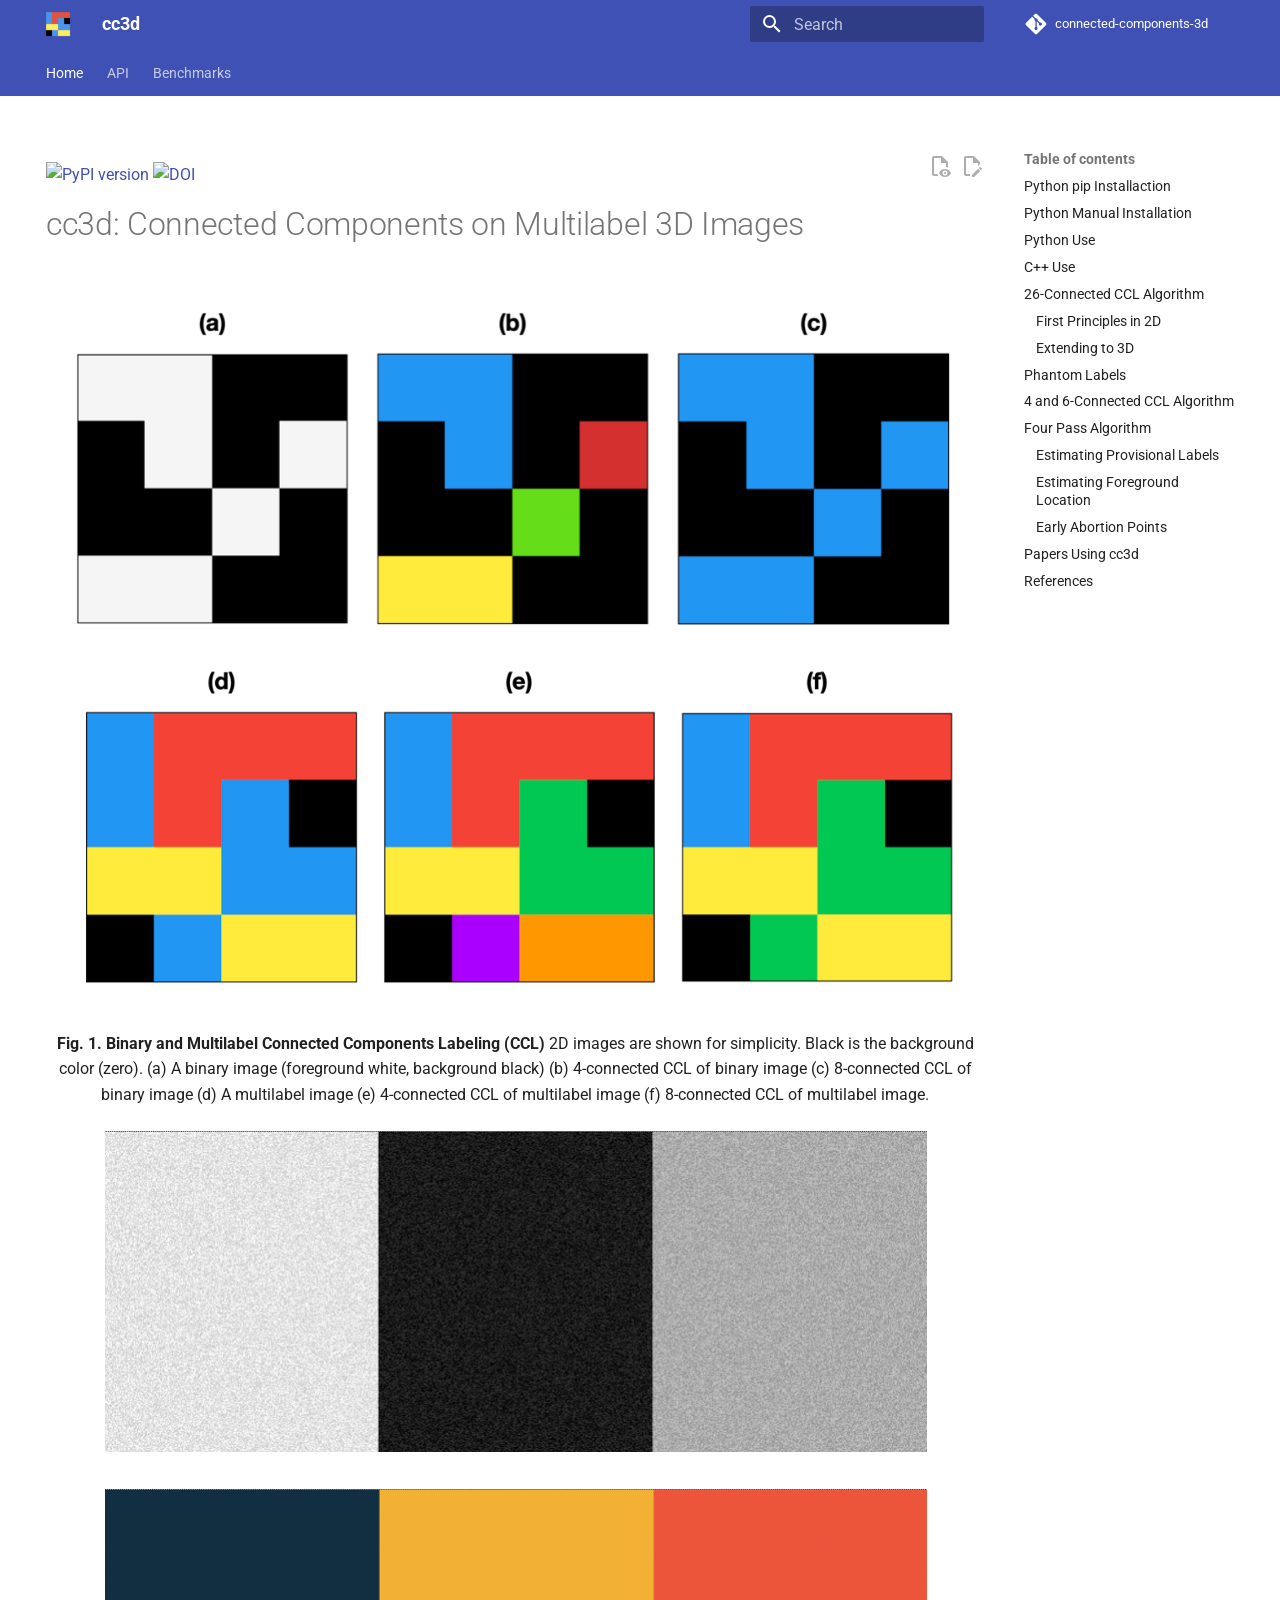
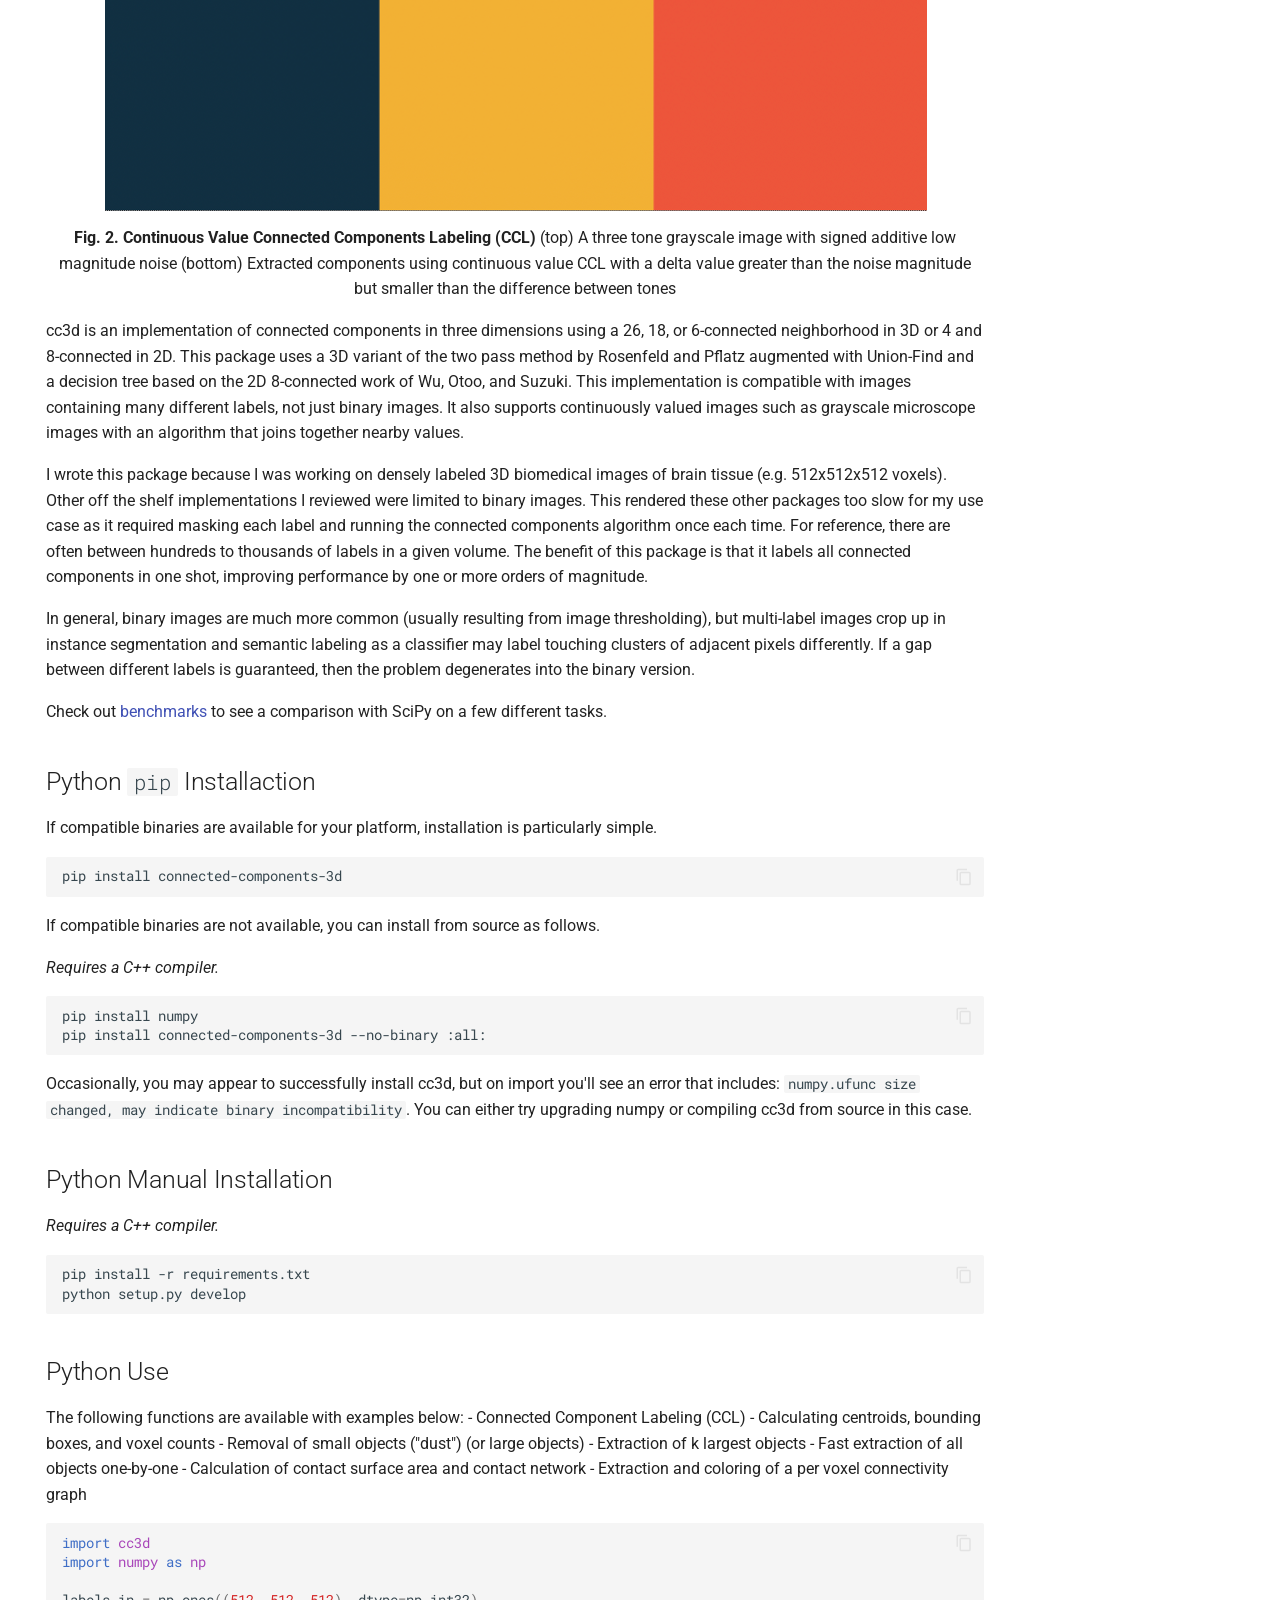
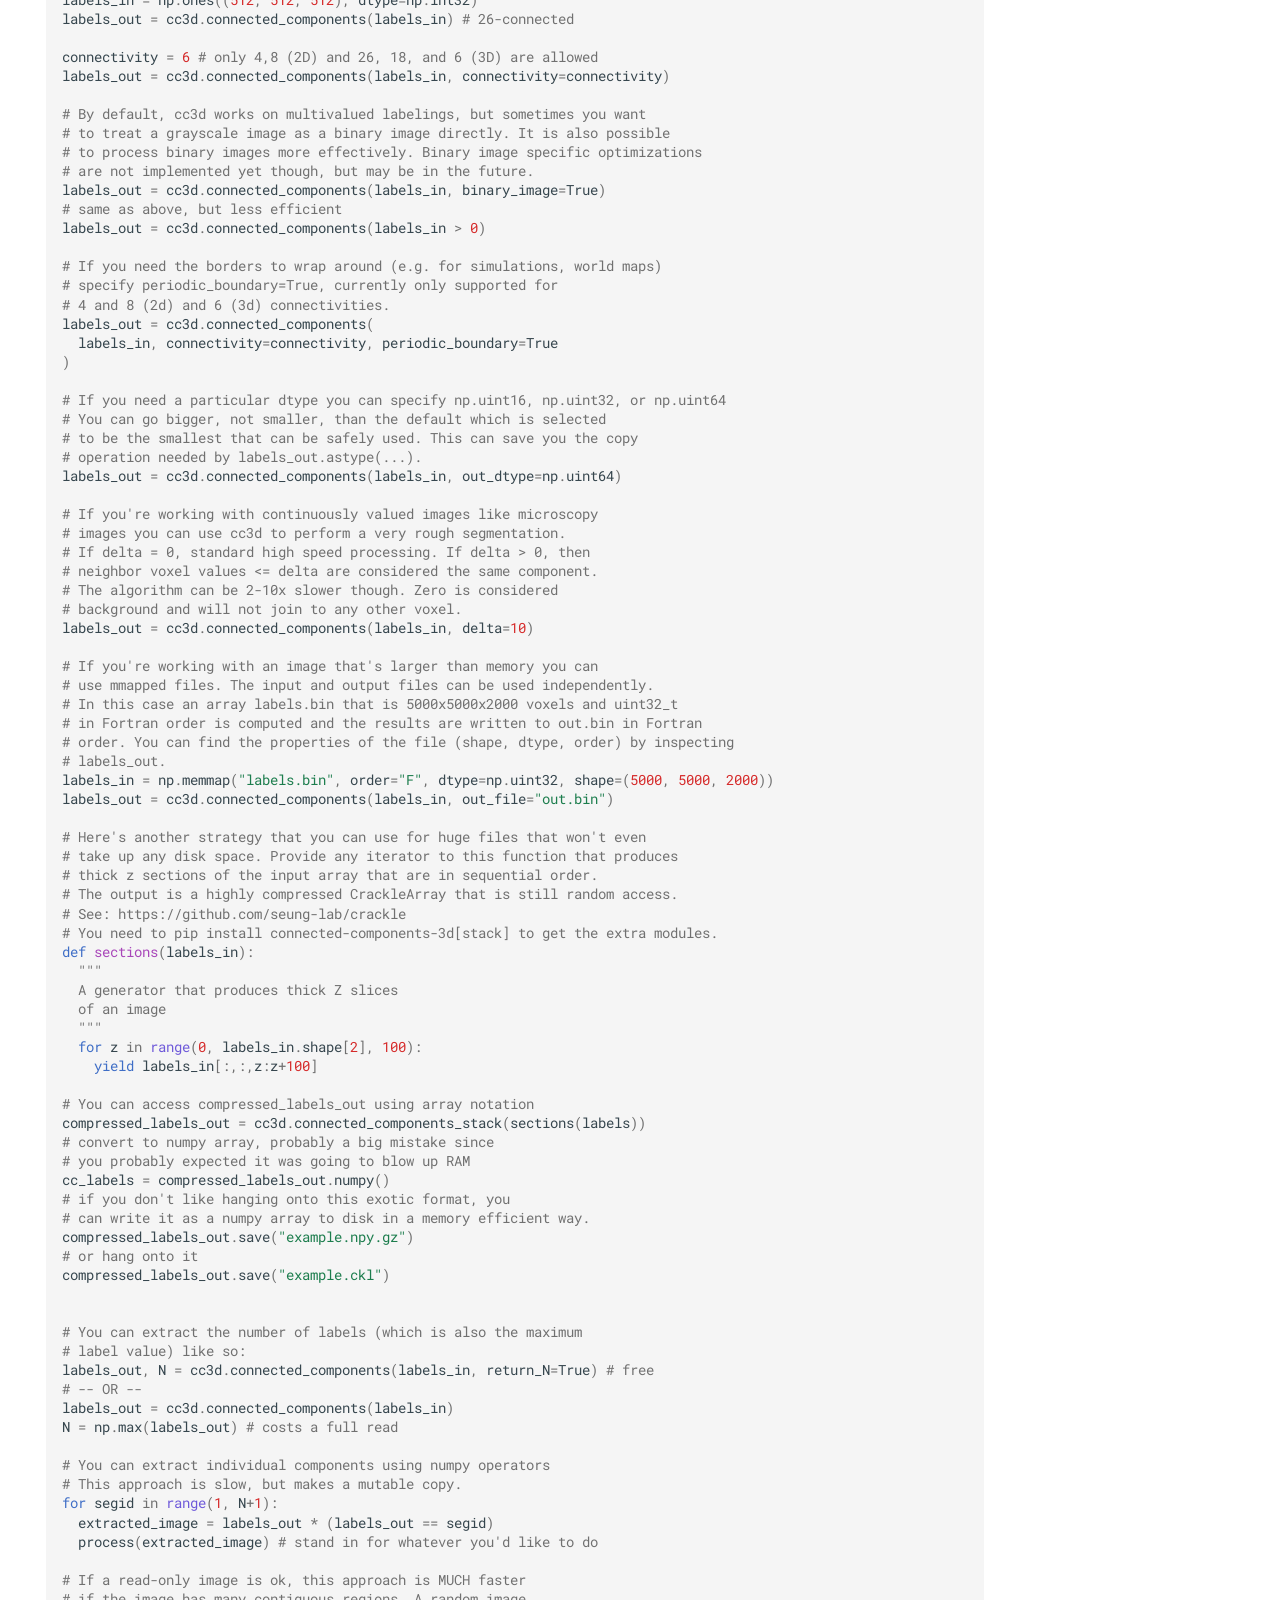
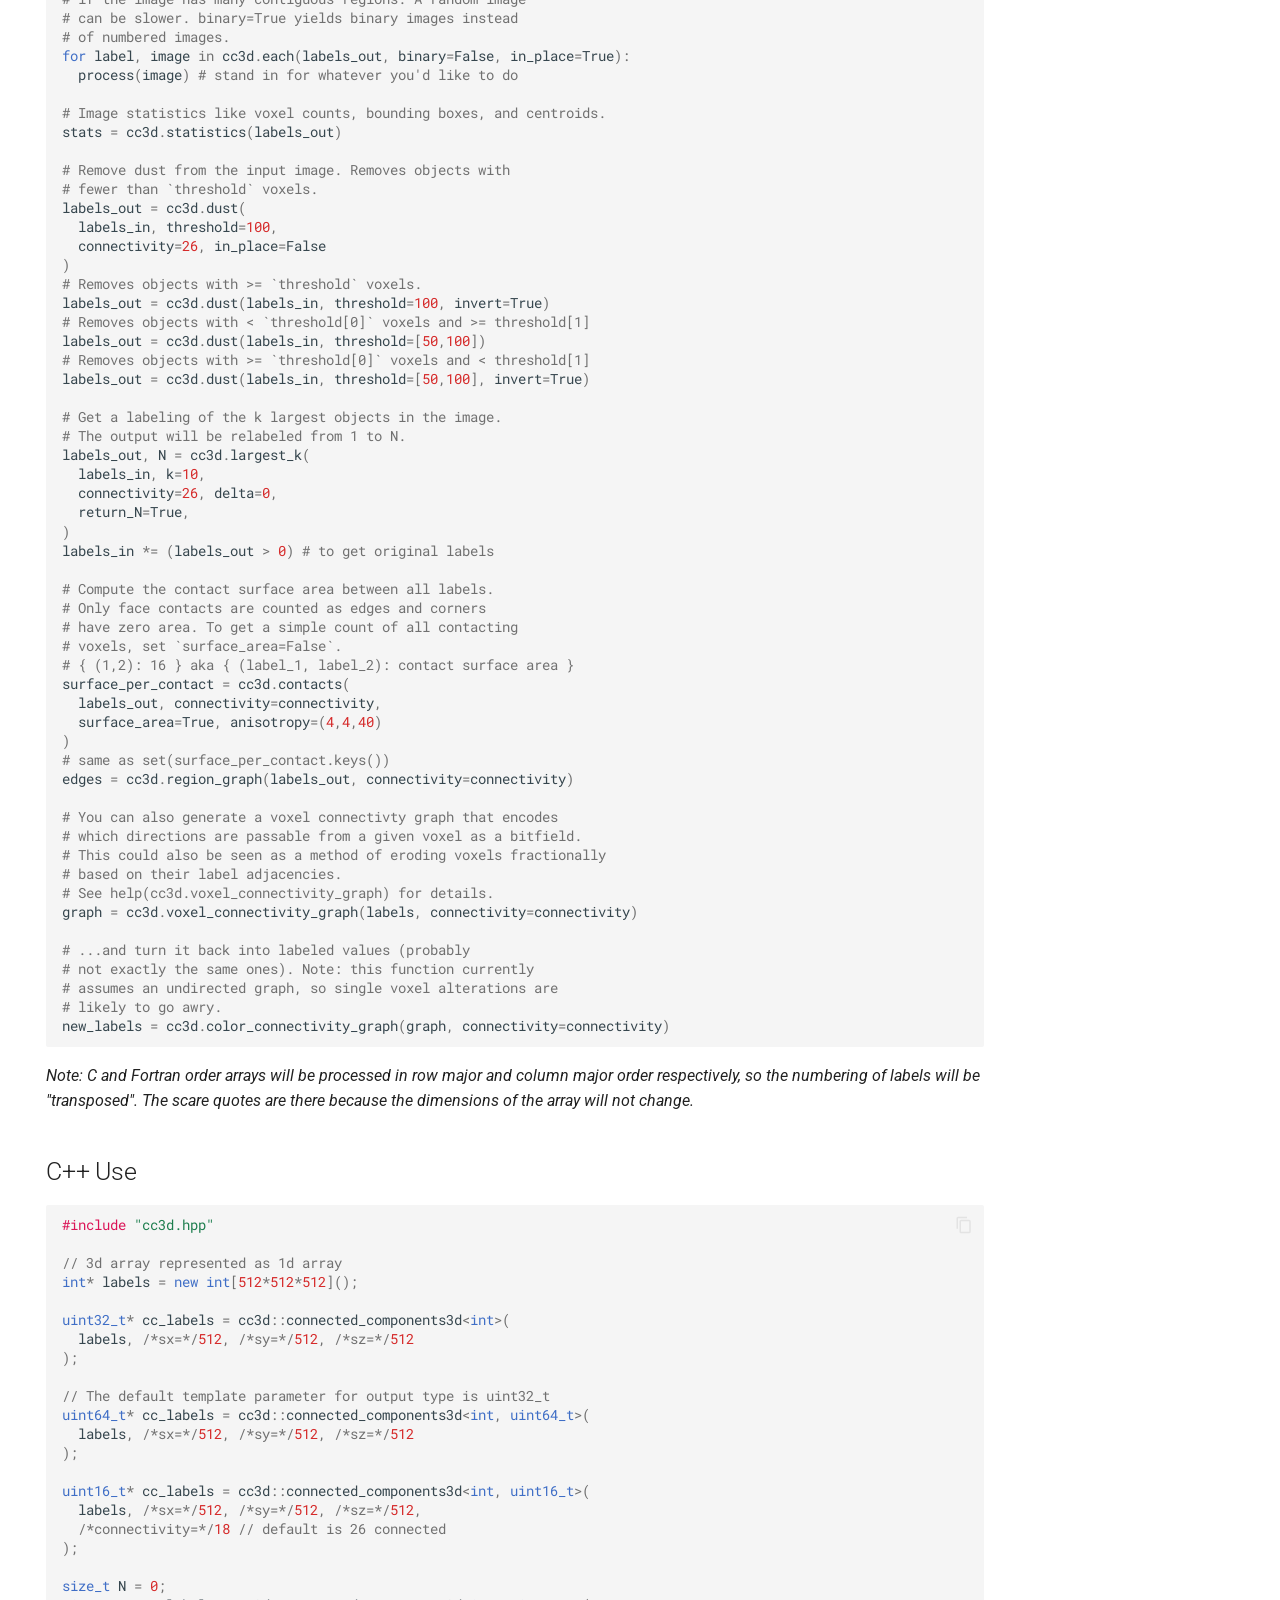
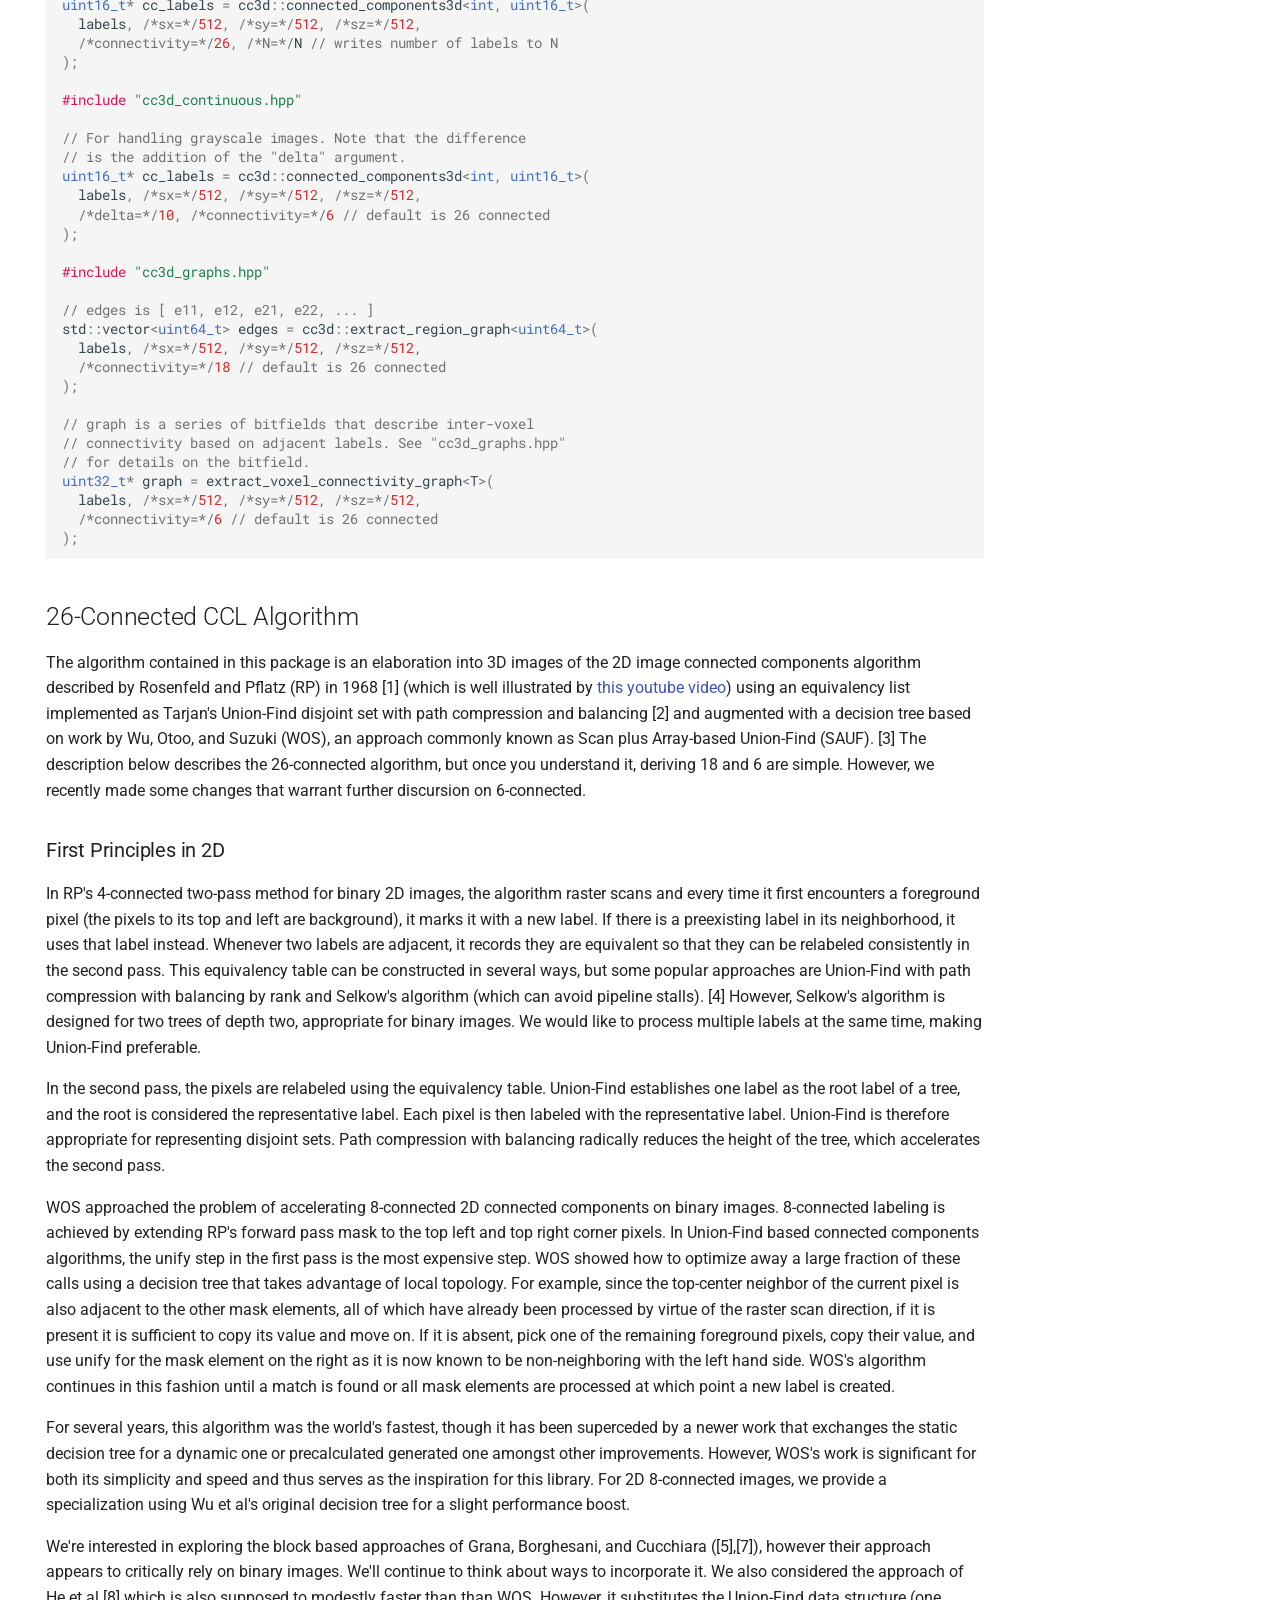
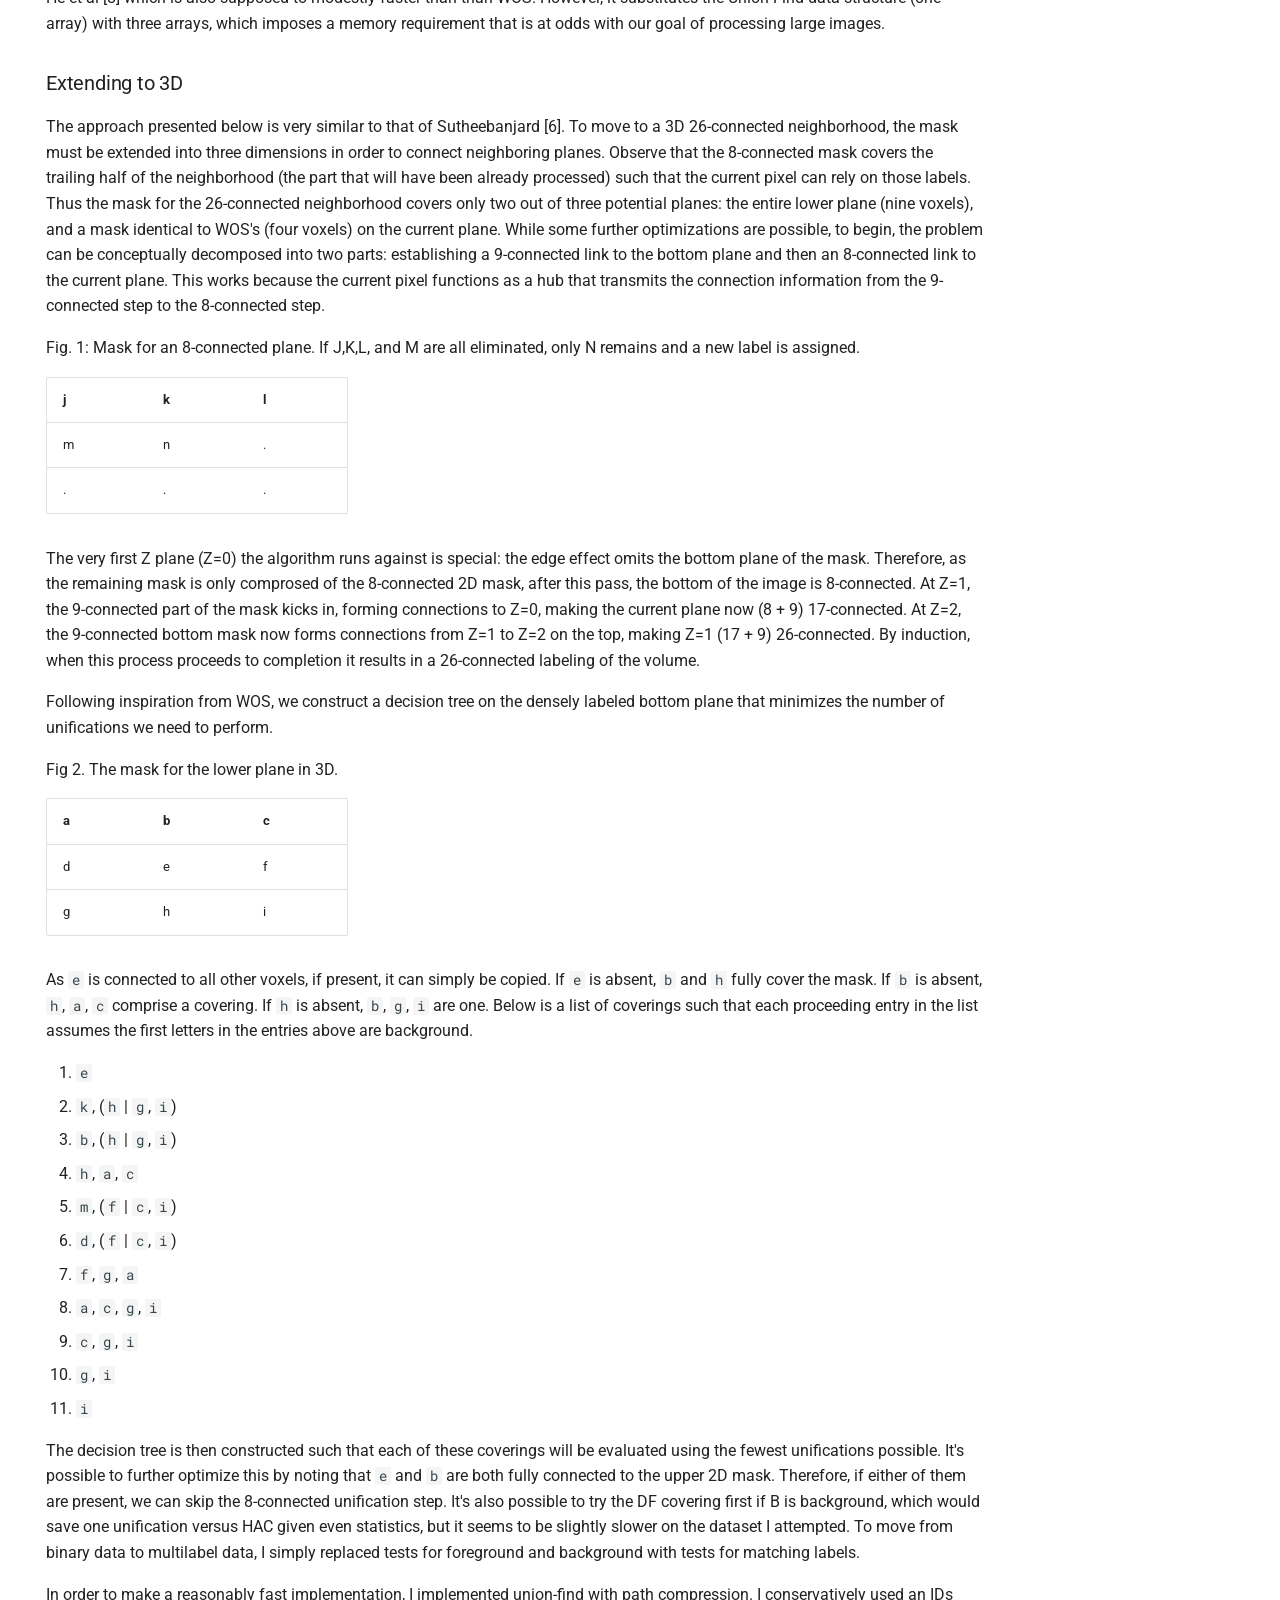
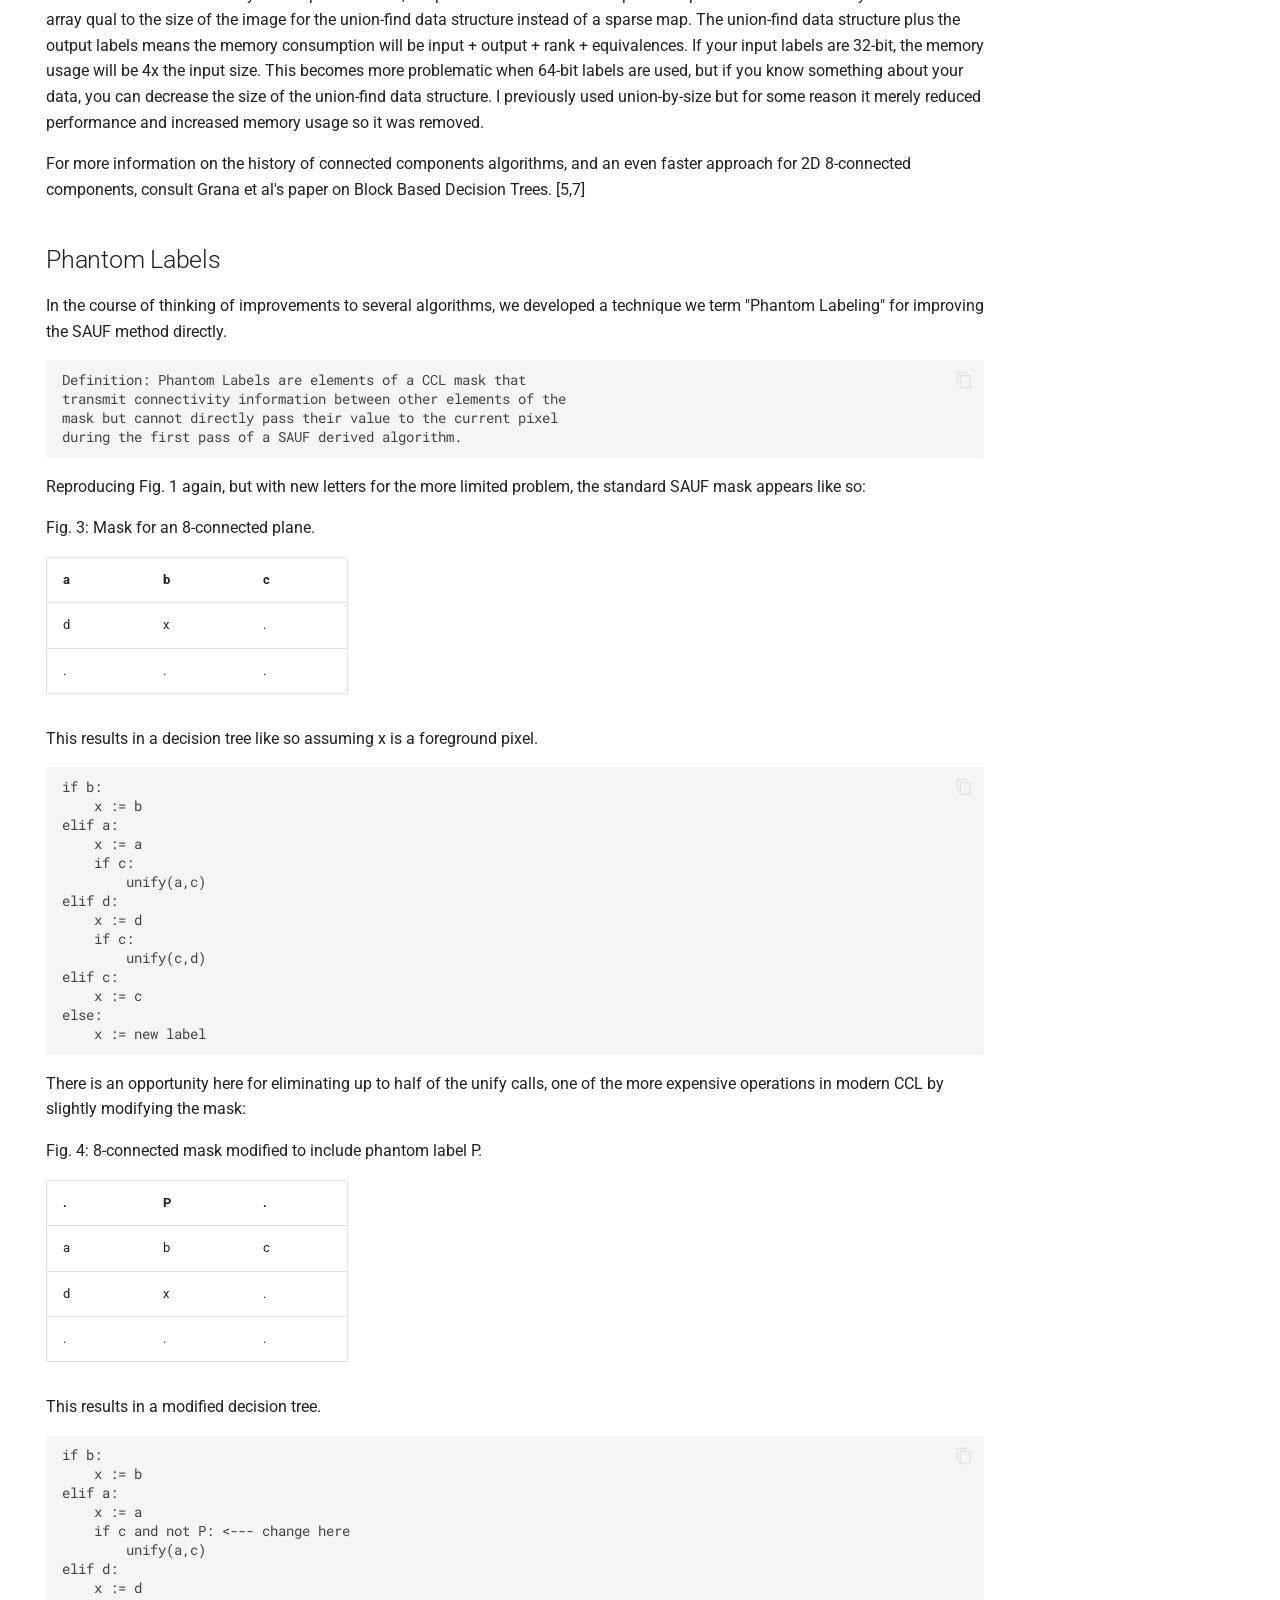
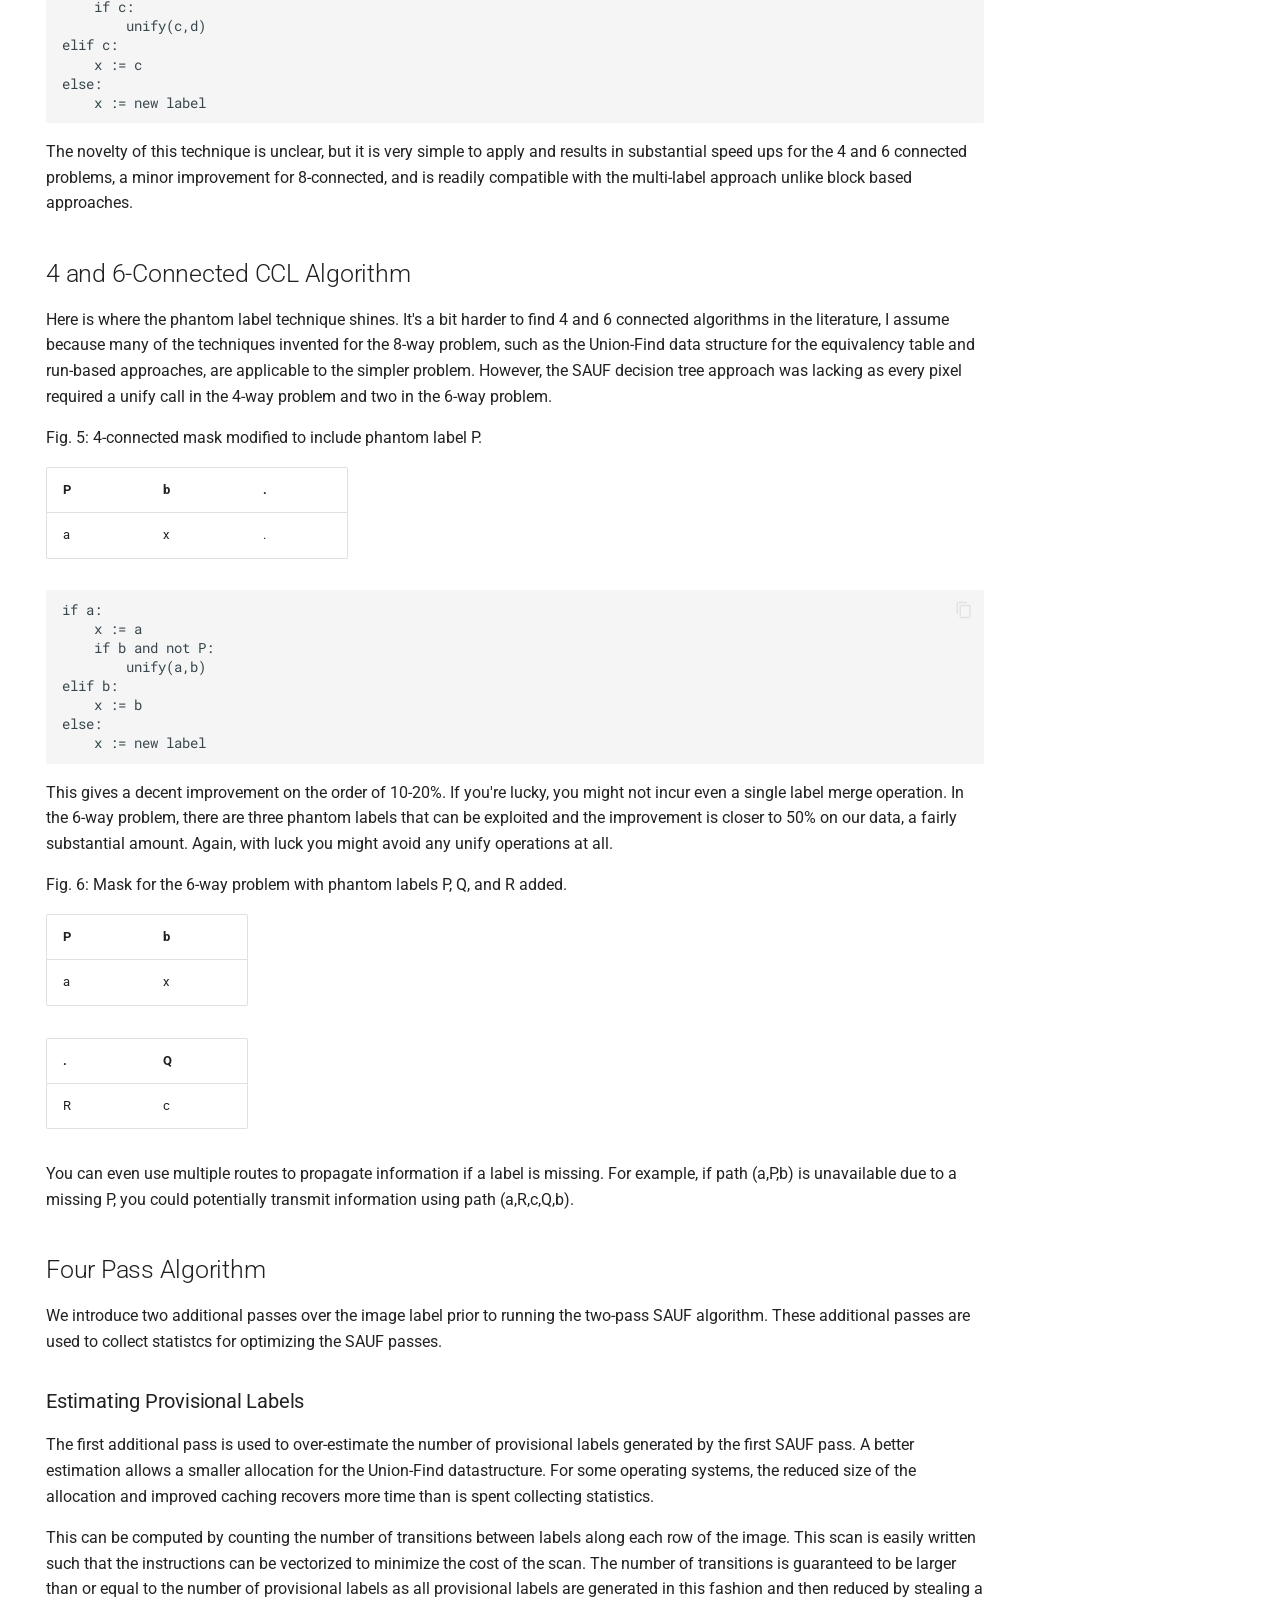
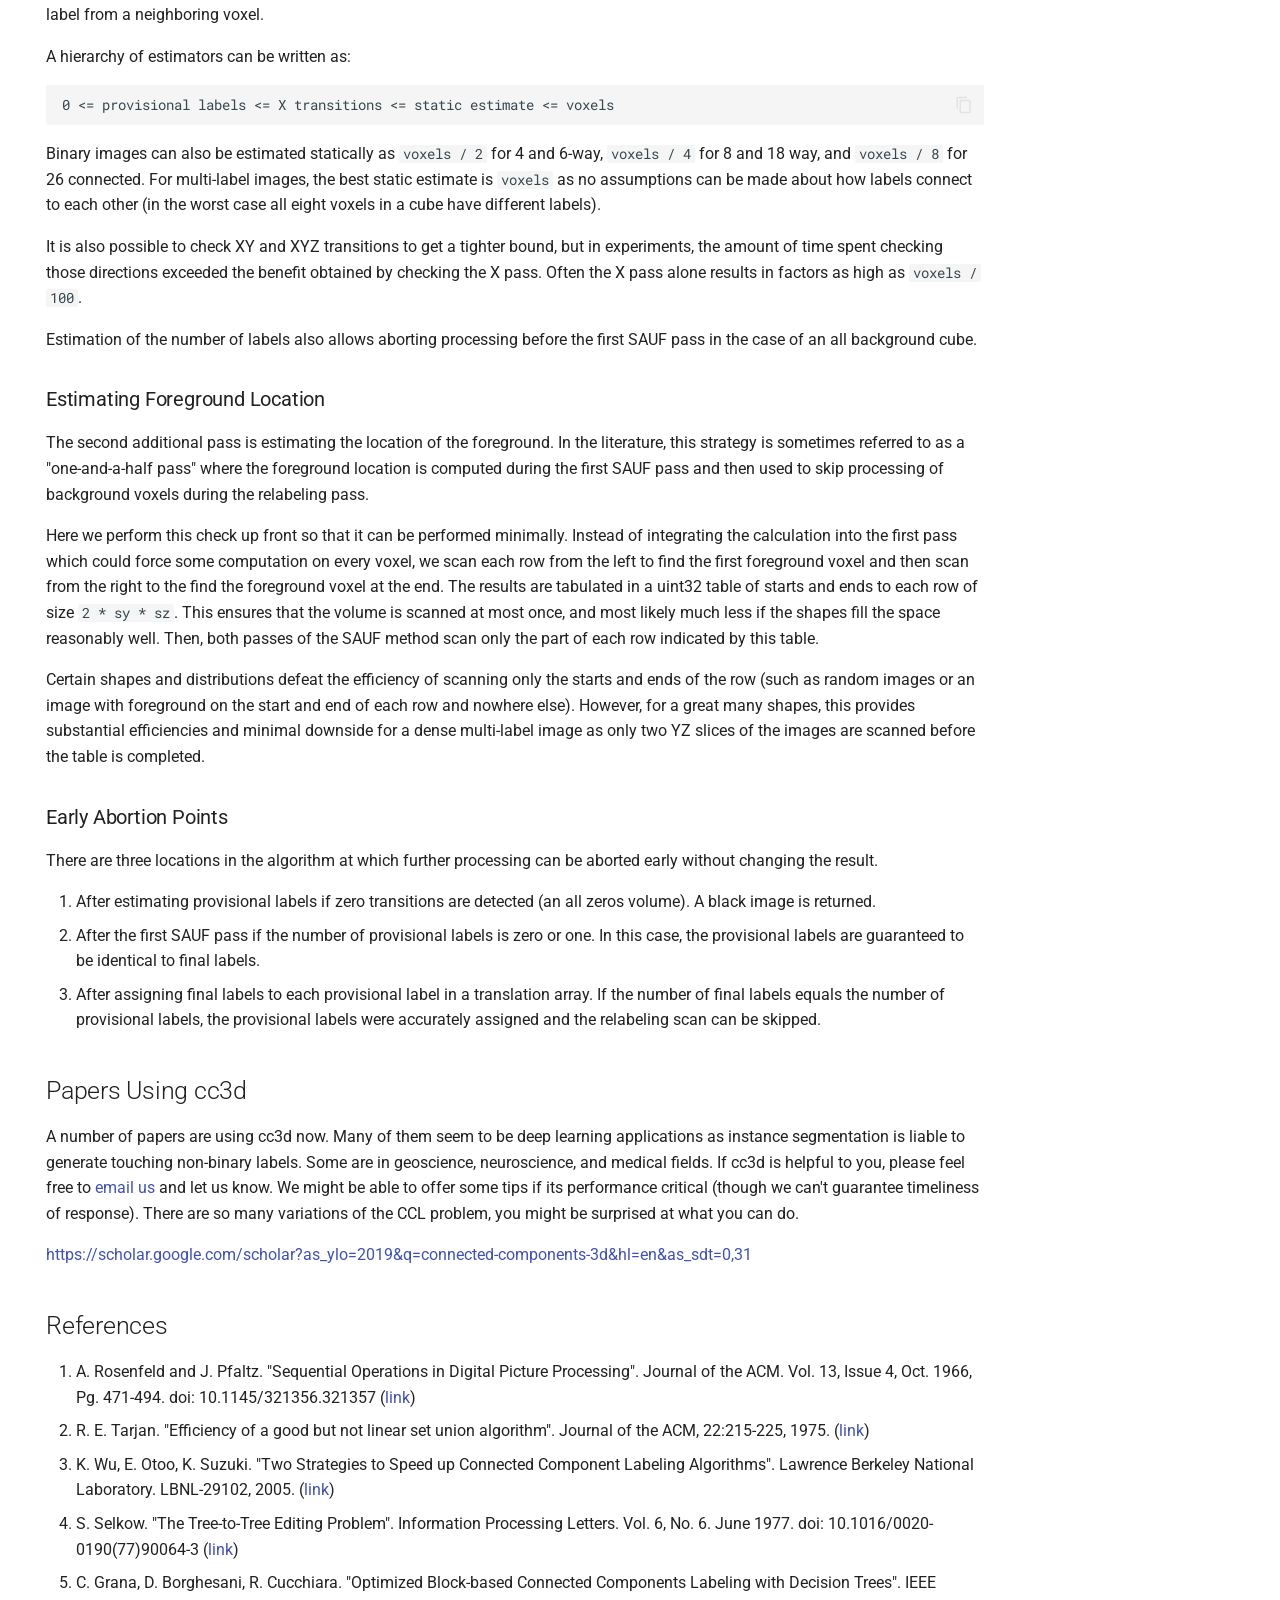
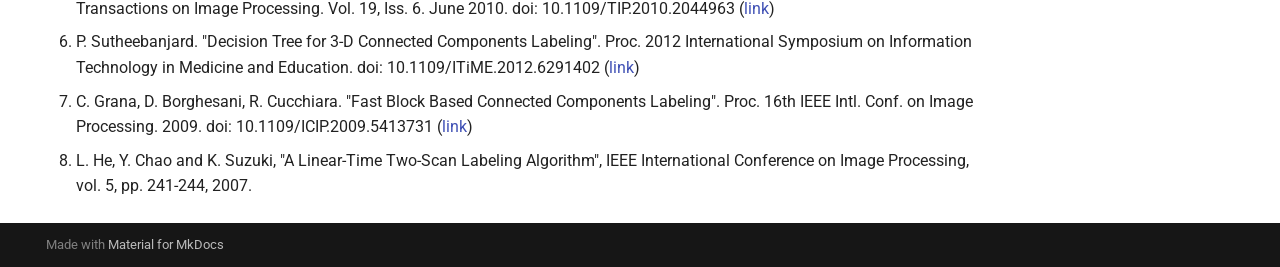
==== index.html @ 7193f050 "Deployed cb34794 with MkDocs version: 1.6.1" ====
<!doctype html>
<html lang="en" class="no-js">
  <head>
    
      <meta charset="utf-8">
      <meta name="viewport" content="width=device-width,initial-scale=1">
      
      
      
      
      
        <link rel="next" href="api/">
      
      
      <link rel="icon" href="images/logo.png">
      <meta name="generator" content="mkdocs-1.6.1, mkdocs-material-9.6.14">
    
    
      
        <title>cc3d</title>
      
    
    
      <link rel="stylesheet" href="assets/stylesheets/main.342714a4.min.css">
      
      


    
    
      
    
    
      
        
        
        <link rel="preconnect" href="https://fonts.gstatic.com" crossorigin>
        <link rel="stylesheet" href="https://fonts.googleapis.com/css?family=Roboto:300,300i,400,400i,700,700i%7CRoboto+Mono:400,400i,700,700i&display=fallback">
        <style>:root{--md-text-font:"Roboto";--md-code-font:"Roboto Mono"}</style>
      
    
    
      <link rel="stylesheet" href="assets/_mkdocstrings.css">
    
    <script>__md_scope=new URL(".",location),__md_hash=e=>[...e].reduce(((e,_)=>(e<<5)-e+_.charCodeAt(0)),0),__md_get=(e,_=localStorage,t=__md_scope)=>JSON.parse(_.getItem(t.pathname+"."+e)),__md_set=(e,_,t=localStorage,a=__md_scope)=>{try{t.setItem(a.pathname+"."+e,JSON.stringify(_))}catch(e){}}</script>
    
      

    
    
    
  </head>
  
  
    <body dir="ltr">
  
    
    <input class="md-toggle" data-md-toggle="drawer" type="checkbox" id="__drawer" autocomplete="off">
    <input class="md-toggle" data-md-toggle="search" type="checkbox" id="__search" autocomplete="off">
    <label class="md-overlay" for="__drawer"></label>
    <div data-md-component="skip">
      
        
        <a href="#cc3d-connected-components-on-multilabel-3d-images" class="md-skip">
          Skip to content
        </a>
      
    </div>
    <div data-md-component="announce">
      
    </div>
    
    
      

<header class="md-header" data-md-component="header">
  <nav class="md-header__inner md-grid" aria-label="Header">
    <a href="." title="cc3d" class="md-header__button md-logo" aria-label="cc3d" data-md-component="logo">
      
  <img src="images/logo.png" alt="logo">

    </a>
    <label class="md-header__button md-icon" for="__drawer">
      
      <svg xmlns="http://www.w3.org/2000/svg" viewBox="0 0 24 24"><path d="M3 6h18v2H3zm0 5h18v2H3zm0 5h18v2H3z"/></svg>
    </label>
    <div class="md-header__title" data-md-component="header-title">
      <div class="md-header__ellipsis">
        <div class="md-header__topic">
          <span class="md-ellipsis">
            cc3d
          </span>
        </div>
        <div class="md-header__topic" data-md-component="header-topic">
          <span class="md-ellipsis">
            
              Home
            
          </span>
        </div>
      </div>
    </div>
    
    
      <script>var palette=__md_get("__palette");if(palette&&palette.color){if("(prefers-color-scheme)"===palette.color.media){var media=matchMedia("(prefers-color-scheme: light)"),input=document.querySelector(media.matches?"[data-md-color-media='(prefers-color-scheme: light)']":"[data-md-color-media='(prefers-color-scheme: dark)']");palette.color.media=input.getAttribute("data-md-color-media"),palette.color.scheme=input.getAttribute("data-md-color-scheme"),palette.color.primary=input.getAttribute("data-md-color-primary"),palette.color.accent=input.getAttribute("data-md-color-accent")}for(var[key,value]of Object.entries(palette.color))document.body.setAttribute("data-md-color-"+key,value)}</script>
    
    
    
      
      
        <label class="md-header__button md-icon" for="__search">
          
          <svg xmlns="http://www.w3.org/2000/svg" viewBox="0 0 24 24"><path d="M9.5 3A6.5 6.5 0 0 1 16 9.5c0 1.61-.59 3.09-1.56 4.23l.27.27h.79l5 5-1.5 1.5-5-5v-.79l-.27-.27A6.52 6.52 0 0 1 9.5 16 6.5 6.5 0 0 1 3 9.5 6.5 6.5 0 0 1 9.5 3m0 2C7 5 5 7 5 9.5S7 14 9.5 14 14 12 14 9.5 12 5 9.5 5"/></svg>
        </label>
        <div class="md-search" data-md-component="search" role="dialog">
  <label class="md-search__overlay" for="__search"></label>
  <div class="md-search__inner" role="search">
    <form class="md-search__form" name="search">
      <input type="text" class="md-search__input" name="query" aria-label="Search" placeholder="Search" autocapitalize="off" autocorrect="off" autocomplete="off" spellcheck="false" data-md-component="search-query" required>
      <label class="md-search__icon md-icon" for="__search">
        
        <svg xmlns="http://www.w3.org/2000/svg" viewBox="0 0 24 24"><path d="M9.5 3A6.5 6.5 0 0 1 16 9.5c0 1.61-.59 3.09-1.56 4.23l.27.27h.79l5 5-1.5 1.5-5-5v-.79l-.27-.27A6.52 6.52 0 0 1 9.5 16 6.5 6.5 0 0 1 3 9.5 6.5 6.5 0 0 1 9.5 3m0 2C7 5 5 7 5 9.5S7 14 9.5 14 14 12 14 9.5 12 5 9.5 5"/></svg>
        
        <svg xmlns="http://www.w3.org/2000/svg" viewBox="0 0 24 24"><path d="M20 11v2H8l5.5 5.5-1.42 1.42L4.16 12l7.92-7.92L13.5 5.5 8 11z"/></svg>
      </label>
      <nav class="md-search__options" aria-label="Search">
        
        <button type="reset" class="md-search__icon md-icon" title="Clear" aria-label="Clear" tabindex="-1">
          
          <svg xmlns="http://www.w3.org/2000/svg" viewBox="0 0 24 24"><path d="M19 6.41 17.59 5 12 10.59 6.41 5 5 6.41 10.59 12 5 17.59 6.41 19 12 13.41 17.59 19 19 17.59 13.41 12z"/></svg>
        </button>
      </nav>
      
    </form>
    <div class="md-search__output">
      <div class="md-search__scrollwrap" tabindex="0" data-md-scrollfix>
        <div class="md-search-result" data-md-component="search-result">
          <div class="md-search-result__meta">
            Initializing search
          </div>
          <ol class="md-search-result__list" role="presentation"></ol>
        </div>
      </div>
    </div>
  </div>
</div>
      
    
    
      <div class="md-header__source">
        <a href="https://github.com/seung-lab/connected-components-3d" title="Go to repository" class="md-source" data-md-component="source">
  <div class="md-source__icon md-icon">
    
    <svg xmlns="http://www.w3.org/2000/svg" viewBox="0 0 448 512"><!--! Font Awesome Free 6.7.2 by @fontawesome - https://fontawesome.com License - https://fontawesome.com/license/free (Icons: CC BY 4.0, Fonts: SIL OFL 1.1, Code: MIT License) Copyright 2024 Fonticons, Inc.--><path d="M439.55 236.05 244 40.45a28.87 28.87 0 0 0-40.81 0l-40.66 40.63 51.52 51.52c27.06-9.14 52.68 16.77 43.39 43.68l49.66 49.66c34.23-11.8 61.18 31 35.47 56.69-26.49 26.49-70.21-2.87-56-37.34L240.22 199v121.85c25.3 12.54 22.26 41.85 9.08 55a34.34 34.34 0 0 1-48.55 0c-17.57-17.6-11.07-46.91 11.25-56v-123c-20.8-8.51-24.6-30.74-18.64-45L142.57 101 8.45 235.14a28.86 28.86 0 0 0 0 40.81l195.61 195.6a28.86 28.86 0 0 0 40.8 0l194.69-194.69a28.86 28.86 0 0 0 0-40.81"/></svg>
  </div>
  <div class="md-source__repository">
    connected-components-3d
  </div>
</a>
      </div>
    
  </nav>
  
</header>
    
    <div class="md-container" data-md-component="container">
      
      
        
          
            
<nav class="md-tabs" aria-label="Tabs" data-md-component="tabs">
  <div class="md-grid">
    <ul class="md-tabs__list">
      
        
  
  
  
    
  
  
    <li class="md-tabs__item md-tabs__item--active">
      <a href="." class="md-tabs__link">
        
  
  
    
  
  Home

      </a>
    </li>
  

      
        
  
  
  
  
    <li class="md-tabs__item">
      <a href="api/" class="md-tabs__link">
        
  
  
    
  
  API

      </a>
    </li>
  

      
        
  
  
  
  
    
    
      <li class="md-tabs__item">
        <a href="benchmarks/" class="md-tabs__link">
          
  
  
  Benchmarks

        </a>
      </li>
    
  

      
    </ul>
  </div>
</nav>
          
        
      
      <main class="md-main" data-md-component="main">
        <div class="md-main__inner md-grid">
          
            
              
                
              
              <div class="md-sidebar md-sidebar--primary" data-md-component="sidebar" data-md-type="navigation" hidden>
                <div class="md-sidebar__scrollwrap">
                  <div class="md-sidebar__inner">
                    


  


<nav class="md-nav md-nav--primary md-nav--lifted" aria-label="Navigation" data-md-level="0">
  <label class="md-nav__title" for="__drawer">
    <a href="." title="cc3d" class="md-nav__button md-logo" aria-label="cc3d" data-md-component="logo">
      
  <img src="images/logo.png" alt="logo">

    </a>
    cc3d
  </label>
  
    <div class="md-nav__source">
      <a href="https://github.com/seung-lab/connected-components-3d" title="Go to repository" class="md-source" data-md-component="source">
  <div class="md-source__icon md-icon">
    
    <svg xmlns="http://www.w3.org/2000/svg" viewBox="0 0 448 512"><!--! Font Awesome Free 6.7.2 by @fontawesome - https://fontawesome.com License - https://fontawesome.com/license/free (Icons: CC BY 4.0, Fonts: SIL OFL 1.1, Code: MIT License) Copyright 2024 Fonticons, Inc.--><path d="M439.55 236.05 244 40.45a28.87 28.87 0 0 0-40.81 0l-40.66 40.63 51.52 51.52c27.06-9.14 52.68 16.77 43.39 43.68l49.66 49.66c34.23-11.8 61.18 31 35.47 56.69-26.49 26.49-70.21-2.87-56-37.34L240.22 199v121.85c25.3 12.54 22.26 41.85 9.08 55a34.34 34.34 0 0 1-48.55 0c-17.57-17.6-11.07-46.91 11.25-56v-123c-20.8-8.51-24.6-30.74-18.64-45L142.57 101 8.45 235.14a28.86 28.86 0 0 0 0 40.81l195.61 195.6a28.86 28.86 0 0 0 40.8 0l194.69-194.69a28.86 28.86 0 0 0 0-40.81"/></svg>
  </div>
  <div class="md-source__repository">
    connected-components-3d
  </div>
</a>
    </div>
  
  <ul class="md-nav__list" data-md-scrollfix>
    
      
      
  
  
    
  
  
  
    <li class="md-nav__item md-nav__item--active">
      
      <input class="md-nav__toggle md-toggle" type="checkbox" id="__toc">
      
      
        
      
      
        <label class="md-nav__link md-nav__link--active" for="__toc">
          
  
  
  <span class="md-ellipsis">
    Home
    
  </span>
  

          <span class="md-nav__icon md-icon"></span>
        </label>
      
      <a href="." class="md-nav__link md-nav__link--active">
        
  
  
  <span class="md-ellipsis">
    Home
    
  </span>
  

      </a>
      
        

<nav class="md-nav md-nav--secondary" aria-label="Table of contents">
  
  
  
    
  
  
    <label class="md-nav__title" for="__toc">
      <span class="md-nav__icon md-icon"></span>
      Table of contents
    </label>
    <ul class="md-nav__list" data-md-component="toc" data-md-scrollfix>
      
        <li class="md-nav__item">
  <a href="#python-pip-installaction" class="md-nav__link">
    <span class="md-ellipsis">
      Python pip Installaction
    </span>
  </a>
  
</li>
      
        <li class="md-nav__item">
  <a href="#python-manual-installation" class="md-nav__link">
    <span class="md-ellipsis">
      Python Manual Installation
    </span>
  </a>
  
</li>
      
        <li class="md-nav__item">
  <a href="#python-use" class="md-nav__link">
    <span class="md-ellipsis">
      Python Use
    </span>
  </a>
  
</li>
      
        <li class="md-nav__item">
  <a href="#c-use" class="md-nav__link">
    <span class="md-ellipsis">
      C++ Use
    </span>
  </a>
  
</li>
      
        <li class="md-nav__item">
  <a href="#26-connected-ccl-algorithm" class="md-nav__link">
    <span class="md-ellipsis">
      26-Connected CCL Algorithm
    </span>
  </a>
  
    <nav class="md-nav" aria-label="26-Connected CCL Algorithm">
      <ul class="md-nav__list">
        
          <li class="md-nav__item">
  <a href="#first-principles-in-2d" class="md-nav__link">
    <span class="md-ellipsis">
      First Principles in 2D
    </span>
  </a>
  
</li>
        
          <li class="md-nav__item">
  <a href="#extending-to-3d" class="md-nav__link">
    <span class="md-ellipsis">
      Extending to 3D
    </span>
  </a>
  
</li>
        
      </ul>
    </nav>
  
</li>
      
        <li class="md-nav__item">
  <a href="#phantom-labels" class="md-nav__link">
    <span class="md-ellipsis">
      Phantom Labels
    </span>
  </a>
  
</li>
      
        <li class="md-nav__item">
  <a href="#4-and-6-connected-ccl-algorithm" class="md-nav__link">
    <span class="md-ellipsis">
      4 and 6-Connected CCL Algorithm
    </span>
  </a>
  
</li>
      
        <li class="md-nav__item">
  <a href="#four-pass-algorithm" class="md-nav__link">
    <span class="md-ellipsis">
      Four Pass Algorithm
    </span>
  </a>
  
    <nav class="md-nav" aria-label="Four Pass Algorithm">
      <ul class="md-nav__list">
        
          <li class="md-nav__item">
  <a href="#estimating-provisional-labels" class="md-nav__link">
    <span class="md-ellipsis">
      Estimating Provisional Labels
    </span>
  </a>
  
</li>
        
          <li class="md-nav__item">
  <a href="#estimating-foreground-location" class="md-nav__link">
    <span class="md-ellipsis">
      Estimating Foreground Location
    </span>
  </a>
  
</li>
        
          <li class="md-nav__item">
  <a href="#early-abortion-points" class="md-nav__link">
    <span class="md-ellipsis">
      Early Abortion Points
    </span>
  </a>
  
</li>
        
      </ul>
    </nav>
  
</li>
      
        <li class="md-nav__item">
  <a href="#papers-using-cc3d" class="md-nav__link">
    <span class="md-ellipsis">
      Papers Using cc3d
    </span>
  </a>
  
</li>
      
        <li class="md-nav__item">
  <a href="#references" class="md-nav__link">
    <span class="md-ellipsis">
      References
    </span>
  </a>
  
</li>
      
    </ul>
  
</nav>
      
    </li>
  

    
      
      
  
  
  
  
    <li class="md-nav__item">
      <a href="api/" class="md-nav__link">
        
  
  
  <span class="md-ellipsis">
    API
    
  </span>
  

      </a>
    </li>
  

    
      
      
  
  
  
  
    
    
    
    
      
      
    
    
    <li class="md-nav__item md-nav__item--nested">
      
        
        
        <input class="md-nav__toggle md-toggle " type="checkbox" id="__nav_3" >
        
          
          <label class="md-nav__link" for="__nav_3" id="__nav_3_label" tabindex="0">
            
  
  
  <span class="md-ellipsis">
    Benchmarks
    
  </span>
  

            <span class="md-nav__icon md-icon"></span>
          </label>
        
        <nav class="md-nav" data-md-level="1" aria-labelledby="__nav_3_label" aria-expanded="false">
          <label class="md-nav__title" for="__nav_3">
            <span class="md-nav__icon md-icon"></span>
            Benchmarks
          </label>
          <ul class="md-nav__list" data-md-scrollfix>
            
              
                
  
  
  
  
    <li class="md-nav__item">
      <a href="benchmarks/" class="md-nav__link">
        
  
  
  <span class="md-ellipsis">
    Benchmarks
    
  </span>
  

      </a>
    </li>
  

              
            
          </ul>
        </nav>
      
    </li>
  

    
  </ul>
</nav>
                  </div>
                </div>
              </div>
            
            
              
                
              
              <div class="md-sidebar md-sidebar--secondary" data-md-component="sidebar" data-md-type="toc" >
                <div class="md-sidebar__scrollwrap">
                  <div class="md-sidebar__inner">
                    

<nav class="md-nav md-nav--secondary" aria-label="Table of contents">
  
  
  
    
  
  
    <label class="md-nav__title" for="__toc">
      <span class="md-nav__icon md-icon"></span>
      Table of contents
    </label>
    <ul class="md-nav__list" data-md-component="toc" data-md-scrollfix>
      
        <li class="md-nav__item">
  <a href="#python-pip-installaction" class="md-nav__link">
    <span class="md-ellipsis">
      Python pip Installaction
    </span>
  </a>
  
</li>
      
        <li class="md-nav__item">
  <a href="#python-manual-installation" class="md-nav__link">
    <span class="md-ellipsis">
      Python Manual Installation
    </span>
  </a>
  
</li>
      
        <li class="md-nav__item">
  <a href="#python-use" class="md-nav__link">
    <span class="md-ellipsis">
      Python Use
    </span>
  </a>
  
</li>
      
        <li class="md-nav__item">
  <a href="#c-use" class="md-nav__link">
    <span class="md-ellipsis">
      C++ Use
    </span>
  </a>
  
</li>
      
        <li class="md-nav__item">
  <a href="#26-connected-ccl-algorithm" class="md-nav__link">
    <span class="md-ellipsis">
      26-Connected CCL Algorithm
    </span>
  </a>
  
    <nav class="md-nav" aria-label="26-Connected CCL Algorithm">
      <ul class="md-nav__list">
        
          <li class="md-nav__item">
  <a href="#first-principles-in-2d" class="md-nav__link">
    <span class="md-ellipsis">
      First Principles in 2D
    </span>
  </a>
  
</li>
        
          <li class="md-nav__item">
  <a href="#extending-to-3d" class="md-nav__link">
    <span class="md-ellipsis">
      Extending to 3D
    </span>
  </a>
  
</li>
        
      </ul>
    </nav>
  
</li>
      
        <li class="md-nav__item">
  <a href="#phantom-labels" class="md-nav__link">
    <span class="md-ellipsis">
      Phantom Labels
    </span>
  </a>
  
</li>
      
        <li class="md-nav__item">
  <a href="#4-and-6-connected-ccl-algorithm" class="md-nav__link">
    <span class="md-ellipsis">
      4 and 6-Connected CCL Algorithm
    </span>
  </a>
  
</li>
      
        <li class="md-nav__item">
  <a href="#four-pass-algorithm" class="md-nav__link">
    <span class="md-ellipsis">
      Four Pass Algorithm
    </span>
  </a>
  
    <nav class="md-nav" aria-label="Four Pass Algorithm">
      <ul class="md-nav__list">
        
          <li class="md-nav__item">
  <a href="#estimating-provisional-labels" class="md-nav__link">
    <span class="md-ellipsis">
      Estimating Provisional Labels
    </span>
  </a>
  
</li>
        
          <li class="md-nav__item">
  <a href="#estimating-foreground-location" class="md-nav__link">
    <span class="md-ellipsis">
      Estimating Foreground Location
    </span>
  </a>
  
</li>
        
          <li class="md-nav__item">
  <a href="#early-abortion-points" class="md-nav__link">
    <span class="md-ellipsis">
      Early Abortion Points
    </span>
  </a>
  
</li>
        
      </ul>
    </nav>
  
</li>
      
        <li class="md-nav__item">
  <a href="#papers-using-cc3d" class="md-nav__link">
    <span class="md-ellipsis">
      Papers Using cc3d
    </span>
  </a>
  
</li>
      
        <li class="md-nav__item">
  <a href="#references" class="md-nav__link">
    <span class="md-ellipsis">
      References
    </span>
  </a>
  
</li>
      
    </ul>
  
</nav>
                  </div>
                </div>
              </div>
            
          
          
            <div class="md-content" data-md-component="content">
              <article class="md-content__inner md-typeset">
                
                  
  



  
    <a href="https://github.com/seung-lab/connected-components-3d/edit/master/docs/README.md" title="Edit this page" class="md-content__button md-icon">
      
      <svg xmlns="http://www.w3.org/2000/svg" viewBox="0 0 24 24"><path d="M10 20H6V4h7v5h5v3.1l2-2V8l-6-6H6c-1.1 0-2 .9-2 2v16c0 1.1.9 2 2 2h4zm10.2-7c.1 0 .3.1.4.2l1.3 1.3c.2.2.2.6 0 .8l-1 1-2.1-2.1 1-1c.1-.1.2-.2.4-.2m0 3.9L14.1 23H12v-2.1l6.1-6.1z"/></svg>
    </a>
  
  
    
      
    
    <a href="https://github.com/seung-lab/connected-components-3d/raw/master/docs/README.md" title="View source of this page" class="md-content__button md-icon">
      
      <svg xmlns="http://www.w3.org/2000/svg" viewBox="0 0 24 24"><path d="M17 18c.56 0 1 .44 1 1s-.44 1-1 1-1-.44-1-1 .44-1 1-1m0-3c-2.73 0-5.06 1.66-6 4 .94 2.34 3.27 4 6 4s5.06-1.66 6-4c-.94-2.34-3.27-4-6-4m0 6.5a2.5 2.5 0 0 1-2.5-2.5 2.5 2.5 0 0 1 2.5-2.5 2.5 2.5 0 0 1 2.5 2.5 2.5 2.5 0 0 1-2.5 2.5M9.27 20H6V4h7v5h5v4.07c.7.08 1.36.25 2 .49V8l-6-6H6a2 2 0 0 0-2 2v16a2 2 0 0 0 2 2h4.5a8.2 8.2 0 0 1-1.23-2"/></svg>
    </a>
  


<p><a href="https://badge.fury.io/py/connected-components-3d"><img alt="PyPI version" src="https://badge.fury.io/py/connected-components-3d.svg" /></a> <a href="https://zenodo.org/badge/latestdoi/146368855"><img alt="DOI" src="https://zenodo.org/badge/146368855.svg" /></a></p>
<h1 id="cc3d-connected-components-on-multilabel-3d-images">cc3d: Connected Components on Multilabel 3D Images</h1>
<p style="font-style: italics;" align="center">
<img height=348 src="images/ccl_figure.png" alt="Binary and multilabel connected components. (a) A binary image (foreground white,  background black) (b) 4-connected CCL of binary image (c) 8-connected CCL of binary image (d) A multilabel image (e) 4-connected CCL of multilabel image (f) 8-connected CCL of multilabel image" /><br>
<b>Fig. 1. Binary and Multilabel Connected Components Labeling (CCL)</b> 2D images are shown for simplicity. Black is the background color (zero). (a) A binary image (foreground white, background black) (b) 4-connected CCL of binary image (c) 8-connected CCL of binary image (d) A multilabel image (e) 4-connected CCL of multilabel image (f) 8-connected CCL of multilabel image.
</p>

<p style="font-style: italics;" align="center">
<img height=348 src="images/continuous_ccl_figure.png" alt="Continuous value connected components (top) A three tone grayscale image with signed additive low magnitude noise (bottom) Extracted components using continuous value CCL with a delta value greater than the noise magnitude but smaller than the difference between tones" /><br>
<b>Fig. 2. Continuous Value Connected Components Labeling (CCL)</b> (top) A three tone grayscale image with signed additive low magnitude noise (bottom) Extracted components using continuous value CCL with a delta value greater than the noise magnitude but smaller than the difference between tones
</p>

<p>cc3d is an implementation of connected components in three dimensions using a 26, 18, or 6-connected neighborhood in 3D or 4 and 8-connected in 2D. This package uses a 3D variant of the two pass method by Rosenfeld and Pflatz augmented with Union-Find and a decision tree based on the 2D 8-connected work of Wu, Otoo, and Suzuki. This implementation is compatible with images containing many different labels, not just binary images. It also supports continuously valued images such as grayscale microscope images with an algorithm that joins together nearby values.</p>
<p>I wrote this package because I was working on densely labeled 3D biomedical images of brain tissue (e.g. 512x512x512 voxels). Other off the shelf implementations I reviewed were limited to binary images. This rendered these other packages too slow for my use case as it required masking each label and running the connected components algorithm once each time. For reference, there are often between hundreds to thousands of labels in a given volume. The benefit of this package is that it labels all connected components in one shot, improving performance by one or more orders of magnitude. </p>
<p>In general, binary images are much more common (usually resulting from image thresholding), but multi-label images crop up in instance segmentation and semantic labeling as a classifier may label touching clusters of adjacent pixels differently. If a gap between different labels is guaranteed, then the problem degenerates into the binary version.</p>
<p>Check out <a href="benchmarks/">benchmarks</a> to see a comparison with SciPy on a few different tasks.  </p>
<h2 id="python-pip-installaction">Python <code>pip</code> Installaction</h2>
<p>If compatible binaries are available for your platform, installation is particularly simple. </p>
<div class="language-bash highlight"><pre><span></span><code><span id="__span-0-1"><a id="__codelineno-0-1" name="__codelineno-0-1" href="#__codelineno-0-1"></a>pip<span class="w"> </span>install<span class="w"> </span>connected-components-3d
</span></code></pre></div>
<p>If compatible binaries are not available, you can install from source as follows. </p>
<p><em>Requires a C++ compiler.</em>  </p>
<div class="language-bash highlight"><pre><span></span><code><span id="__span-1-1"><a id="__codelineno-1-1" name="__codelineno-1-1" href="#__codelineno-1-1"></a>pip<span class="w"> </span>install<span class="w"> </span>numpy
</span><span id="__span-1-2"><a id="__codelineno-1-2" name="__codelineno-1-2" href="#__codelineno-1-2"></a>pip<span class="w"> </span>install<span class="w"> </span>connected-components-3d<span class="w"> </span>--no-binary<span class="w"> </span>:all:
</span></code></pre></div>
<p>Occasionally, you may appear to successfully install cc3d, but on import you'll see an error that includes: <code>numpy.ufunc size changed, may indicate binary incompatibility</code>. You can either try upgrading numpy or compiling cc3d from source in this case.</p>
<h2 id="python-manual-installation">Python Manual Installation</h2>
<p><em>Requires a C++ compiler.</em></p>
<div class="language-bash highlight"><pre><span></span><code><span id="__span-2-1"><a id="__codelineno-2-1" name="__codelineno-2-1" href="#__codelineno-2-1"></a>pip<span class="w"> </span>install<span class="w"> </span>-r<span class="w"> </span>requirements.txt
</span><span id="__span-2-2"><a id="__codelineno-2-2" name="__codelineno-2-2" href="#__codelineno-2-2"></a>python<span class="w"> </span>setup.py<span class="w"> </span>develop
</span></code></pre></div>
<h2 id="python-use">Python Use</h2>
<p>The following functions are available with examples below:
- Connected Component Labeling (CCL)
- Calculating centroids, bounding boxes, and voxel counts
- Removal of small objects ("dust") (or large objects)
- Extraction of k largest objects
- Fast extraction of all objects one-by-one
- Calculation of contact surface area and contact network
- Extraction and coloring of a per voxel connectivity graph</p>
<div class="language-python highlight"><pre><span></span><code><span id="__span-3-1"><a id="__codelineno-3-1" name="__codelineno-3-1" href="#__codelineno-3-1"></a><span class="kn">import</span><span class="w"> </span><span class="nn">cc3d</span>
</span><span id="__span-3-2"><a id="__codelineno-3-2" name="__codelineno-3-2" href="#__codelineno-3-2"></a><span class="kn">import</span><span class="w"> </span><span class="nn">numpy</span><span class="w"> </span><span class="k">as</span><span class="w"> </span><span class="nn">np</span>
</span><span id="__span-3-3"><a id="__codelineno-3-3" name="__codelineno-3-3" href="#__codelineno-3-3"></a>
</span><span id="__span-3-4"><a id="__codelineno-3-4" name="__codelineno-3-4" href="#__codelineno-3-4"></a><span class="n">labels_in</span> <span class="o">=</span> <span class="n">np</span><span class="o">.</span><span class="n">ones</span><span class="p">((</span><span class="mi">512</span><span class="p">,</span> <span class="mi">512</span><span class="p">,</span> <span class="mi">512</span><span class="p">),</span> <span class="n">dtype</span><span class="o">=</span><span class="n">np</span><span class="o">.</span><span class="n">int32</span><span class="p">)</span>
</span><span id="__span-3-5"><a id="__codelineno-3-5" name="__codelineno-3-5" href="#__codelineno-3-5"></a><span class="n">labels_out</span> <span class="o">=</span> <span class="n">cc3d</span><span class="o">.</span><span class="n">connected_components</span><span class="p">(</span><span class="n">labels_in</span><span class="p">)</span> <span class="c1"># 26-connected</span>
</span><span id="__span-3-6"><a id="__codelineno-3-6" name="__codelineno-3-6" href="#__codelineno-3-6"></a>
</span><span id="__span-3-7"><a id="__codelineno-3-7" name="__codelineno-3-7" href="#__codelineno-3-7"></a><span class="n">connectivity</span> <span class="o">=</span> <span class="mi">6</span> <span class="c1"># only 4,8 (2D) and 26, 18, and 6 (3D) are allowed</span>
</span><span id="__span-3-8"><a id="__codelineno-3-8" name="__codelineno-3-8" href="#__codelineno-3-8"></a><span class="n">labels_out</span> <span class="o">=</span> <span class="n">cc3d</span><span class="o">.</span><span class="n">connected_components</span><span class="p">(</span><span class="n">labels_in</span><span class="p">,</span> <span class="n">connectivity</span><span class="o">=</span><span class="n">connectivity</span><span class="p">)</span>
</span><span id="__span-3-9"><a id="__codelineno-3-9" name="__codelineno-3-9" href="#__codelineno-3-9"></a>
</span><span id="__span-3-10"><a id="__codelineno-3-10" name="__codelineno-3-10" href="#__codelineno-3-10"></a><span class="c1"># By default, cc3d works on multivalued labelings, but sometimes you want</span>
</span><span id="__span-3-11"><a id="__codelineno-3-11" name="__codelineno-3-11" href="#__codelineno-3-11"></a><span class="c1"># to treat a grayscale image as a binary image directly. It is also possible</span>
</span><span id="__span-3-12"><a id="__codelineno-3-12" name="__codelineno-3-12" href="#__codelineno-3-12"></a><span class="c1"># to process binary images more effectively. Binary image specific optimizations </span>
</span><span id="__span-3-13"><a id="__codelineno-3-13" name="__codelineno-3-13" href="#__codelineno-3-13"></a><span class="c1"># are not implemented yet though, but may be in the future.</span>
</span><span id="__span-3-14"><a id="__codelineno-3-14" name="__codelineno-3-14" href="#__codelineno-3-14"></a><span class="n">labels_out</span> <span class="o">=</span> <span class="n">cc3d</span><span class="o">.</span><span class="n">connected_components</span><span class="p">(</span><span class="n">labels_in</span><span class="p">,</span> <span class="n">binary_image</span><span class="o">=</span><span class="kc">True</span><span class="p">)</span>
</span><span id="__span-3-15"><a id="__codelineno-3-15" name="__codelineno-3-15" href="#__codelineno-3-15"></a><span class="c1"># same as above, but less efficient</span>
</span><span id="__span-3-16"><a id="__codelineno-3-16" name="__codelineno-3-16" href="#__codelineno-3-16"></a><span class="n">labels_out</span> <span class="o">=</span> <span class="n">cc3d</span><span class="o">.</span><span class="n">connected_components</span><span class="p">(</span><span class="n">labels_in</span> <span class="o">&gt;</span> <span class="mi">0</span><span class="p">)</span> 
</span><span id="__span-3-17"><a id="__codelineno-3-17" name="__codelineno-3-17" href="#__codelineno-3-17"></a>
</span><span id="__span-3-18"><a id="__codelineno-3-18" name="__codelineno-3-18" href="#__codelineno-3-18"></a><span class="c1"># If you need the borders to wrap around (e.g. for simulations, world maps)</span>
</span><span id="__span-3-19"><a id="__codelineno-3-19" name="__codelineno-3-19" href="#__codelineno-3-19"></a><span class="c1"># specify periodic_boundary=True, currently only supported for</span>
</span><span id="__span-3-20"><a id="__codelineno-3-20" name="__codelineno-3-20" href="#__codelineno-3-20"></a><span class="c1"># 4 and 8 (2d) and 6 (3d) connectivities.</span>
</span><span id="__span-3-21"><a id="__codelineno-3-21" name="__codelineno-3-21" href="#__codelineno-3-21"></a><span class="n">labels_out</span> <span class="o">=</span> <span class="n">cc3d</span><span class="o">.</span><span class="n">connected_components</span><span class="p">(</span>
</span><span id="__span-3-22"><a id="__codelineno-3-22" name="__codelineno-3-22" href="#__codelineno-3-22"></a>  <span class="n">labels_in</span><span class="p">,</span> <span class="n">connectivity</span><span class="o">=</span><span class="n">connectivity</span><span class="p">,</span> <span class="n">periodic_boundary</span><span class="o">=</span><span class="kc">True</span>
</span><span id="__span-3-23"><a id="__codelineno-3-23" name="__codelineno-3-23" href="#__codelineno-3-23"></a><span class="p">)</span>
</span><span id="__span-3-24"><a id="__codelineno-3-24" name="__codelineno-3-24" href="#__codelineno-3-24"></a>
</span><span id="__span-3-25"><a id="__codelineno-3-25" name="__codelineno-3-25" href="#__codelineno-3-25"></a><span class="c1"># If you need a particular dtype you can specify np.uint16, np.uint32, or np.uint64</span>
</span><span id="__span-3-26"><a id="__codelineno-3-26" name="__codelineno-3-26" href="#__codelineno-3-26"></a><span class="c1"># You can go bigger, not smaller, than the default which is selected</span>
</span><span id="__span-3-27"><a id="__codelineno-3-27" name="__codelineno-3-27" href="#__codelineno-3-27"></a><span class="c1"># to be the smallest that can be safely used. This can save you the copy</span>
</span><span id="__span-3-28"><a id="__codelineno-3-28" name="__codelineno-3-28" href="#__codelineno-3-28"></a><span class="c1"># operation needed by labels_out.astype(...).</span>
</span><span id="__span-3-29"><a id="__codelineno-3-29" name="__codelineno-3-29" href="#__codelineno-3-29"></a><span class="n">labels_out</span> <span class="o">=</span> <span class="n">cc3d</span><span class="o">.</span><span class="n">connected_components</span><span class="p">(</span><span class="n">labels_in</span><span class="p">,</span> <span class="n">out_dtype</span><span class="o">=</span><span class="n">np</span><span class="o">.</span><span class="n">uint64</span><span class="p">)</span>
</span><span id="__span-3-30"><a id="__codelineno-3-30" name="__codelineno-3-30" href="#__codelineno-3-30"></a>
</span><span id="__span-3-31"><a id="__codelineno-3-31" name="__codelineno-3-31" href="#__codelineno-3-31"></a><span class="c1"># If you&#39;re working with continuously valued images like microscopy</span>
</span><span id="__span-3-32"><a id="__codelineno-3-32" name="__codelineno-3-32" href="#__codelineno-3-32"></a><span class="c1"># images you can use cc3d to perform a very rough segmentation. </span>
</span><span id="__span-3-33"><a id="__codelineno-3-33" name="__codelineno-3-33" href="#__codelineno-3-33"></a><span class="c1"># If delta = 0, standard high speed processing. If delta &gt; 0, then</span>
</span><span id="__span-3-34"><a id="__codelineno-3-34" name="__codelineno-3-34" href="#__codelineno-3-34"></a><span class="c1"># neighbor voxel values &lt;= delta are considered the same component.</span>
</span><span id="__span-3-35"><a id="__codelineno-3-35" name="__codelineno-3-35" href="#__codelineno-3-35"></a><span class="c1"># The algorithm can be 2-10x slower though. Zero is considered</span>
</span><span id="__span-3-36"><a id="__codelineno-3-36" name="__codelineno-3-36" href="#__codelineno-3-36"></a><span class="c1"># background and will not join to any other voxel.</span>
</span><span id="__span-3-37"><a id="__codelineno-3-37" name="__codelineno-3-37" href="#__codelineno-3-37"></a><span class="n">labels_out</span> <span class="o">=</span> <span class="n">cc3d</span><span class="o">.</span><span class="n">connected_components</span><span class="p">(</span><span class="n">labels_in</span><span class="p">,</span> <span class="n">delta</span><span class="o">=</span><span class="mi">10</span><span class="p">)</span>
</span><span id="__span-3-38"><a id="__codelineno-3-38" name="__codelineno-3-38" href="#__codelineno-3-38"></a>
</span><span id="__span-3-39"><a id="__codelineno-3-39" name="__codelineno-3-39" href="#__codelineno-3-39"></a><span class="c1"># If you&#39;re working with an image that&#39;s larger than memory you can</span>
</span><span id="__span-3-40"><a id="__codelineno-3-40" name="__codelineno-3-40" href="#__codelineno-3-40"></a><span class="c1"># use mmapped files. The input and output files can be used independently.</span>
</span><span id="__span-3-41"><a id="__codelineno-3-41" name="__codelineno-3-41" href="#__codelineno-3-41"></a><span class="c1"># In this case an array labels.bin that is 5000x5000x2000 voxels and uint32_t</span>
</span><span id="__span-3-42"><a id="__codelineno-3-42" name="__codelineno-3-42" href="#__codelineno-3-42"></a><span class="c1"># in Fortran order is computed and the results are written to out.bin in Fortran</span>
</span><span id="__span-3-43"><a id="__codelineno-3-43" name="__codelineno-3-43" href="#__codelineno-3-43"></a><span class="c1"># order. You can find the properties of the file (shape, dtype, order) by inspecting</span>
</span><span id="__span-3-44"><a id="__codelineno-3-44" name="__codelineno-3-44" href="#__codelineno-3-44"></a><span class="c1"># labels_out.</span>
</span><span id="__span-3-45"><a id="__codelineno-3-45" name="__codelineno-3-45" href="#__codelineno-3-45"></a><span class="n">labels_in</span> <span class="o">=</span> <span class="n">np</span><span class="o">.</span><span class="n">memmap</span><span class="p">(</span><span class="s2">&quot;labels.bin&quot;</span><span class="p">,</span> <span class="n">order</span><span class="o">=</span><span class="s2">&quot;F&quot;</span><span class="p">,</span> <span class="n">dtype</span><span class="o">=</span><span class="n">np</span><span class="o">.</span><span class="n">uint32</span><span class="p">,</span> <span class="n">shape</span><span class="o">=</span><span class="p">(</span><span class="mi">5000</span><span class="p">,</span> <span class="mi">5000</span><span class="p">,</span> <span class="mi">2000</span><span class="p">))</span>
</span><span id="__span-3-46"><a id="__codelineno-3-46" name="__codelineno-3-46" href="#__codelineno-3-46"></a><span class="n">labels_out</span> <span class="o">=</span> <span class="n">cc3d</span><span class="o">.</span><span class="n">connected_components</span><span class="p">(</span><span class="n">labels_in</span><span class="p">,</span> <span class="n">out_file</span><span class="o">=</span><span class="s2">&quot;out.bin&quot;</span><span class="p">)</span>
</span><span id="__span-3-47"><a id="__codelineno-3-47" name="__codelineno-3-47" href="#__codelineno-3-47"></a>
</span><span id="__span-3-48"><a id="__codelineno-3-48" name="__codelineno-3-48" href="#__codelineno-3-48"></a><span class="c1"># Here&#39;s another strategy that you can use for huge files that won&#39;t even</span>
</span><span id="__span-3-49"><a id="__codelineno-3-49" name="__codelineno-3-49" href="#__codelineno-3-49"></a><span class="c1"># take up any disk space. Provide any iterator to this function that produces</span>
</span><span id="__span-3-50"><a id="__codelineno-3-50" name="__codelineno-3-50" href="#__codelineno-3-50"></a><span class="c1"># thick z sections of the input array that are in sequential order.</span>
</span><span id="__span-3-51"><a id="__codelineno-3-51" name="__codelineno-3-51" href="#__codelineno-3-51"></a><span class="c1"># The output is a highly compressed CrackleArray that is still random access.</span>
</span><span id="__span-3-52"><a id="__codelineno-3-52" name="__codelineno-3-52" href="#__codelineno-3-52"></a><span class="c1"># See: https://github.com/seung-lab/crackle</span>
</span><span id="__span-3-53"><a id="__codelineno-3-53" name="__codelineno-3-53" href="#__codelineno-3-53"></a><span class="c1"># You need to pip install connected-components-3d[stack] to get the extra modules.</span>
</span><span id="__span-3-54"><a id="__codelineno-3-54" name="__codelineno-3-54" href="#__codelineno-3-54"></a><span class="k">def</span><span class="w"> </span><span class="nf">sections</span><span class="p">(</span><span class="n">labels_in</span><span class="p">):</span>
</span><span id="__span-3-55"><a id="__codelineno-3-55" name="__codelineno-3-55" href="#__codelineno-3-55"></a><span class="w">  </span><span class="sd">&quot;&quot;&quot;</span>
</span><span id="__span-3-56"><a id="__codelineno-3-56" name="__codelineno-3-56" href="#__codelineno-3-56"></a><span class="sd">  A generator that produces thick Z slices</span>
</span><span id="__span-3-57"><a id="__codelineno-3-57" name="__codelineno-3-57" href="#__codelineno-3-57"></a><span class="sd">  of an image</span>
</span><span id="__span-3-58"><a id="__codelineno-3-58" name="__codelineno-3-58" href="#__codelineno-3-58"></a><span class="sd">  &quot;&quot;&quot;</span>
</span><span id="__span-3-59"><a id="__codelineno-3-59" name="__codelineno-3-59" href="#__codelineno-3-59"></a>  <span class="k">for</span> <span class="n">z</span> <span class="ow">in</span> <span class="nb">range</span><span class="p">(</span><span class="mi">0</span><span class="p">,</span> <span class="n">labels_in</span><span class="o">.</span><span class="n">shape</span><span class="p">[</span><span class="mi">2</span><span class="p">],</span> <span class="mi">100</span><span class="p">):</span>
</span><span id="__span-3-60"><a id="__codelineno-3-60" name="__codelineno-3-60" href="#__codelineno-3-60"></a>    <span class="k">yield</span> <span class="n">labels_in</span><span class="p">[:,:,</span><span class="n">z</span><span class="p">:</span><span class="n">z</span><span class="o">+</span><span class="mi">100</span><span class="p">]</span>
</span><span id="__span-3-61"><a id="__codelineno-3-61" name="__codelineno-3-61" href="#__codelineno-3-61"></a>
</span><span id="__span-3-62"><a id="__codelineno-3-62" name="__codelineno-3-62" href="#__codelineno-3-62"></a><span class="c1"># You can access compressed_labels_out using array notation</span>
</span><span id="__span-3-63"><a id="__codelineno-3-63" name="__codelineno-3-63" href="#__codelineno-3-63"></a><span class="n">compressed_labels_out</span> <span class="o">=</span> <span class="n">cc3d</span><span class="o">.</span><span class="n">connected_components_stack</span><span class="p">(</span><span class="n">sections</span><span class="p">(</span><span class="n">labels</span><span class="p">))</span>
</span><span id="__span-3-64"><a id="__codelineno-3-64" name="__codelineno-3-64" href="#__codelineno-3-64"></a><span class="c1"># convert to numpy array, probably a big mistake since</span>
</span><span id="__span-3-65"><a id="__codelineno-3-65" name="__codelineno-3-65" href="#__codelineno-3-65"></a><span class="c1"># you probably expected it was going to blow up RAM</span>
</span><span id="__span-3-66"><a id="__codelineno-3-66" name="__codelineno-3-66" href="#__codelineno-3-66"></a><span class="n">cc_labels</span> <span class="o">=</span> <span class="n">compressed_labels_out</span><span class="o">.</span><span class="n">numpy</span><span class="p">()</span>
</span><span id="__span-3-67"><a id="__codelineno-3-67" name="__codelineno-3-67" href="#__codelineno-3-67"></a><span class="c1"># if you don&#39;t like hanging onto this exotic format, you </span>
</span><span id="__span-3-68"><a id="__codelineno-3-68" name="__codelineno-3-68" href="#__codelineno-3-68"></a><span class="c1"># can write it as a numpy array to disk in a memory efficient way.</span>
</span><span id="__span-3-69"><a id="__codelineno-3-69" name="__codelineno-3-69" href="#__codelineno-3-69"></a><span class="n">compressed_labels_out</span><span class="o">.</span><span class="n">save</span><span class="p">(</span><span class="s2">&quot;example.npy.gz&quot;</span><span class="p">)</span>
</span><span id="__span-3-70"><a id="__codelineno-3-70" name="__codelineno-3-70" href="#__codelineno-3-70"></a><span class="c1"># or hang onto it</span>
</span><span id="__span-3-71"><a id="__codelineno-3-71" name="__codelineno-3-71" href="#__codelineno-3-71"></a><span class="n">compressed_labels_out</span><span class="o">.</span><span class="n">save</span><span class="p">(</span><span class="s2">&quot;example.ckl&quot;</span><span class="p">)</span>
</span><span id="__span-3-72"><a id="__codelineno-3-72" name="__codelineno-3-72" href="#__codelineno-3-72"></a>
</span><span id="__span-3-73"><a id="__codelineno-3-73" name="__codelineno-3-73" href="#__codelineno-3-73"></a>
</span><span id="__span-3-74"><a id="__codelineno-3-74" name="__codelineno-3-74" href="#__codelineno-3-74"></a><span class="c1"># You can extract the number of labels (which is also the maximum </span>
</span><span id="__span-3-75"><a id="__codelineno-3-75" name="__codelineno-3-75" href="#__codelineno-3-75"></a><span class="c1"># label value) like so:</span>
</span><span id="__span-3-76"><a id="__codelineno-3-76" name="__codelineno-3-76" href="#__codelineno-3-76"></a><span class="n">labels_out</span><span class="p">,</span> <span class="n">N</span> <span class="o">=</span> <span class="n">cc3d</span><span class="o">.</span><span class="n">connected_components</span><span class="p">(</span><span class="n">labels_in</span><span class="p">,</span> <span class="n">return_N</span><span class="o">=</span><span class="kc">True</span><span class="p">)</span> <span class="c1"># free</span>
</span><span id="__span-3-77"><a id="__codelineno-3-77" name="__codelineno-3-77" href="#__codelineno-3-77"></a><span class="c1"># -- OR -- </span>
</span><span id="__span-3-78"><a id="__codelineno-3-78" name="__codelineno-3-78" href="#__codelineno-3-78"></a><span class="n">labels_out</span> <span class="o">=</span> <span class="n">cc3d</span><span class="o">.</span><span class="n">connected_components</span><span class="p">(</span><span class="n">labels_in</span><span class="p">)</span> 
</span><span id="__span-3-79"><a id="__codelineno-3-79" name="__codelineno-3-79" href="#__codelineno-3-79"></a><span class="n">N</span> <span class="o">=</span> <span class="n">np</span><span class="o">.</span><span class="n">max</span><span class="p">(</span><span class="n">labels_out</span><span class="p">)</span> <span class="c1"># costs a full read</span>
</span><span id="__span-3-80"><a id="__codelineno-3-80" name="__codelineno-3-80" href="#__codelineno-3-80"></a>
</span><span id="__span-3-81"><a id="__codelineno-3-81" name="__codelineno-3-81" href="#__codelineno-3-81"></a><span class="c1"># You can extract individual components using numpy operators</span>
</span><span id="__span-3-82"><a id="__codelineno-3-82" name="__codelineno-3-82" href="#__codelineno-3-82"></a><span class="c1"># This approach is slow, but makes a mutable copy.</span>
</span><span id="__span-3-83"><a id="__codelineno-3-83" name="__codelineno-3-83" href="#__codelineno-3-83"></a><span class="k">for</span> <span class="n">segid</span> <span class="ow">in</span> <span class="nb">range</span><span class="p">(</span><span class="mi">1</span><span class="p">,</span> <span class="n">N</span><span class="o">+</span><span class="mi">1</span><span class="p">):</span>
</span><span id="__span-3-84"><a id="__codelineno-3-84" name="__codelineno-3-84" href="#__codelineno-3-84"></a>  <span class="n">extracted_image</span> <span class="o">=</span> <span class="n">labels_out</span> <span class="o">*</span> <span class="p">(</span><span class="n">labels_out</span> <span class="o">==</span> <span class="n">segid</span><span class="p">)</span>
</span><span id="__span-3-85"><a id="__codelineno-3-85" name="__codelineno-3-85" href="#__codelineno-3-85"></a>  <span class="n">process</span><span class="p">(</span><span class="n">extracted_image</span><span class="p">)</span> <span class="c1"># stand in for whatever you&#39;d like to do</span>
</span><span id="__span-3-86"><a id="__codelineno-3-86" name="__codelineno-3-86" href="#__codelineno-3-86"></a>
</span><span id="__span-3-87"><a id="__codelineno-3-87" name="__codelineno-3-87" href="#__codelineno-3-87"></a><span class="c1"># If a read-only image is ok, this approach is MUCH faster</span>
</span><span id="__span-3-88"><a id="__codelineno-3-88" name="__codelineno-3-88" href="#__codelineno-3-88"></a><span class="c1"># if the image has many contiguous regions. A random image </span>
</span><span id="__span-3-89"><a id="__codelineno-3-89" name="__codelineno-3-89" href="#__codelineno-3-89"></a><span class="c1"># can be slower. binary=True yields binary images instead</span>
</span><span id="__span-3-90"><a id="__codelineno-3-90" name="__codelineno-3-90" href="#__codelineno-3-90"></a><span class="c1"># of numbered images.</span>
</span><span id="__span-3-91"><a id="__codelineno-3-91" name="__codelineno-3-91" href="#__codelineno-3-91"></a><span class="k">for</span> <span class="n">label</span><span class="p">,</span> <span class="n">image</span> <span class="ow">in</span> <span class="n">cc3d</span><span class="o">.</span><span class="n">each</span><span class="p">(</span><span class="n">labels_out</span><span class="p">,</span> <span class="n">binary</span><span class="o">=</span><span class="kc">False</span><span class="p">,</span> <span class="n">in_place</span><span class="o">=</span><span class="kc">True</span><span class="p">):</span>
</span><span id="__span-3-92"><a id="__codelineno-3-92" name="__codelineno-3-92" href="#__codelineno-3-92"></a>  <span class="n">process</span><span class="p">(</span><span class="n">image</span><span class="p">)</span> <span class="c1"># stand in for whatever you&#39;d like to do</span>
</span><span id="__span-3-93"><a id="__codelineno-3-93" name="__codelineno-3-93" href="#__codelineno-3-93"></a>
</span><span id="__span-3-94"><a id="__codelineno-3-94" name="__codelineno-3-94" href="#__codelineno-3-94"></a><span class="c1"># Image statistics like voxel counts, bounding boxes, and centroids.</span>
</span><span id="__span-3-95"><a id="__codelineno-3-95" name="__codelineno-3-95" href="#__codelineno-3-95"></a><span class="n">stats</span> <span class="o">=</span> <span class="n">cc3d</span><span class="o">.</span><span class="n">statistics</span><span class="p">(</span><span class="n">labels_out</span><span class="p">)</span>
</span><span id="__span-3-96"><a id="__codelineno-3-96" name="__codelineno-3-96" href="#__codelineno-3-96"></a>
</span><span id="__span-3-97"><a id="__codelineno-3-97" name="__codelineno-3-97" href="#__codelineno-3-97"></a><span class="c1"># Remove dust from the input image. Removes objects with</span>
</span><span id="__span-3-98"><a id="__codelineno-3-98" name="__codelineno-3-98" href="#__codelineno-3-98"></a><span class="c1"># fewer than `threshold` voxels.</span>
</span><span id="__span-3-99"><a id="__codelineno-3-99" name="__codelineno-3-99" href="#__codelineno-3-99"></a><span class="n">labels_out</span> <span class="o">=</span> <span class="n">cc3d</span><span class="o">.</span><span class="n">dust</span><span class="p">(</span>
</span><span id="__span-3-100"><a id="__codelineno-3-100" name="__codelineno-3-100" href="#__codelineno-3-100"></a>  <span class="n">labels_in</span><span class="p">,</span> <span class="n">threshold</span><span class="o">=</span><span class="mi">100</span><span class="p">,</span> 
</span><span id="__span-3-101"><a id="__codelineno-3-101" name="__codelineno-3-101" href="#__codelineno-3-101"></a>  <span class="n">connectivity</span><span class="o">=</span><span class="mi">26</span><span class="p">,</span> <span class="n">in_place</span><span class="o">=</span><span class="kc">False</span>
</span><span id="__span-3-102"><a id="__codelineno-3-102" name="__codelineno-3-102" href="#__codelineno-3-102"></a><span class="p">)</span>
</span><span id="__span-3-103"><a id="__codelineno-3-103" name="__codelineno-3-103" href="#__codelineno-3-103"></a><span class="c1"># Removes objects with &gt;= `threshold` voxels.</span>
</span><span id="__span-3-104"><a id="__codelineno-3-104" name="__codelineno-3-104" href="#__codelineno-3-104"></a><span class="n">labels_out</span> <span class="o">=</span> <span class="n">cc3d</span><span class="o">.</span><span class="n">dust</span><span class="p">(</span><span class="n">labels_in</span><span class="p">,</span> <span class="n">threshold</span><span class="o">=</span><span class="mi">100</span><span class="p">,</span> <span class="n">invert</span><span class="o">=</span><span class="kc">True</span><span class="p">)</span>
</span><span id="__span-3-105"><a id="__codelineno-3-105" name="__codelineno-3-105" href="#__codelineno-3-105"></a><span class="c1"># Removes objects with &lt; `threshold[0]` voxels and &gt;= threshold[1] </span>
</span><span id="__span-3-106"><a id="__codelineno-3-106" name="__codelineno-3-106" href="#__codelineno-3-106"></a><span class="n">labels_out</span> <span class="o">=</span> <span class="n">cc3d</span><span class="o">.</span><span class="n">dust</span><span class="p">(</span><span class="n">labels_in</span><span class="p">,</span> <span class="n">threshold</span><span class="o">=</span><span class="p">[</span><span class="mi">50</span><span class="p">,</span><span class="mi">100</span><span class="p">])</span>
</span><span id="__span-3-107"><a id="__codelineno-3-107" name="__codelineno-3-107" href="#__codelineno-3-107"></a><span class="c1"># Removes objects with &gt;= `threshold[0]` voxels and &lt; threshold[1] </span>
</span><span id="__span-3-108"><a id="__codelineno-3-108" name="__codelineno-3-108" href="#__codelineno-3-108"></a><span class="n">labels_out</span> <span class="o">=</span> <span class="n">cc3d</span><span class="o">.</span><span class="n">dust</span><span class="p">(</span><span class="n">labels_in</span><span class="p">,</span> <span class="n">threshold</span><span class="o">=</span><span class="p">[</span><span class="mi">50</span><span class="p">,</span><span class="mi">100</span><span class="p">],</span> <span class="n">invert</span><span class="o">=</span><span class="kc">True</span><span class="p">)</span>
</span><span id="__span-3-109"><a id="__codelineno-3-109" name="__codelineno-3-109" href="#__codelineno-3-109"></a>
</span><span id="__span-3-110"><a id="__codelineno-3-110" name="__codelineno-3-110" href="#__codelineno-3-110"></a><span class="c1"># Get a labeling of the k largest objects in the image.</span>
</span><span id="__span-3-111"><a id="__codelineno-3-111" name="__codelineno-3-111" href="#__codelineno-3-111"></a><span class="c1"># The output will be relabeled from 1 to N.</span>
</span><span id="__span-3-112"><a id="__codelineno-3-112" name="__codelineno-3-112" href="#__codelineno-3-112"></a><span class="n">labels_out</span><span class="p">,</span> <span class="n">N</span> <span class="o">=</span> <span class="n">cc3d</span><span class="o">.</span><span class="n">largest_k</span><span class="p">(</span>
</span><span id="__span-3-113"><a id="__codelineno-3-113" name="__codelineno-3-113" href="#__codelineno-3-113"></a>  <span class="n">labels_in</span><span class="p">,</span> <span class="n">k</span><span class="o">=</span><span class="mi">10</span><span class="p">,</span> 
</span><span id="__span-3-114"><a id="__codelineno-3-114" name="__codelineno-3-114" href="#__codelineno-3-114"></a>  <span class="n">connectivity</span><span class="o">=</span><span class="mi">26</span><span class="p">,</span> <span class="n">delta</span><span class="o">=</span><span class="mi">0</span><span class="p">,</span>
</span><span id="__span-3-115"><a id="__codelineno-3-115" name="__codelineno-3-115" href="#__codelineno-3-115"></a>  <span class="n">return_N</span><span class="o">=</span><span class="kc">True</span><span class="p">,</span>
</span><span id="__span-3-116"><a id="__codelineno-3-116" name="__codelineno-3-116" href="#__codelineno-3-116"></a><span class="p">)</span>
</span><span id="__span-3-117"><a id="__codelineno-3-117" name="__codelineno-3-117" href="#__codelineno-3-117"></a><span class="n">labels_in</span> <span class="o">*=</span> <span class="p">(</span><span class="n">labels_out</span> <span class="o">&gt;</span> <span class="mi">0</span><span class="p">)</span> <span class="c1"># to get original labels</span>
</span><span id="__span-3-118"><a id="__codelineno-3-118" name="__codelineno-3-118" href="#__codelineno-3-118"></a>
</span><span id="__span-3-119"><a id="__codelineno-3-119" name="__codelineno-3-119" href="#__codelineno-3-119"></a><span class="c1"># Compute the contact surface area between all labels.</span>
</span><span id="__span-3-120"><a id="__codelineno-3-120" name="__codelineno-3-120" href="#__codelineno-3-120"></a><span class="c1"># Only face contacts are counted as edges and corners</span>
</span><span id="__span-3-121"><a id="__codelineno-3-121" name="__codelineno-3-121" href="#__codelineno-3-121"></a><span class="c1"># have zero area. To get a simple count of all contacting</span>
</span><span id="__span-3-122"><a id="__codelineno-3-122" name="__codelineno-3-122" href="#__codelineno-3-122"></a><span class="c1"># voxels, set `surface_area=False`. </span>
</span><span id="__span-3-123"><a id="__codelineno-3-123" name="__codelineno-3-123" href="#__codelineno-3-123"></a><span class="c1"># { (1,2): 16 } aka { (label_1, label_2): contact surface area }</span>
</span><span id="__span-3-124"><a id="__codelineno-3-124" name="__codelineno-3-124" href="#__codelineno-3-124"></a><span class="n">surface_per_contact</span> <span class="o">=</span> <span class="n">cc3d</span><span class="o">.</span><span class="n">contacts</span><span class="p">(</span>
</span><span id="__span-3-125"><a id="__codelineno-3-125" name="__codelineno-3-125" href="#__codelineno-3-125"></a>  <span class="n">labels_out</span><span class="p">,</span> <span class="n">connectivity</span><span class="o">=</span><span class="n">connectivity</span><span class="p">,</span>
</span><span id="__span-3-126"><a id="__codelineno-3-126" name="__codelineno-3-126" href="#__codelineno-3-126"></a>  <span class="n">surface_area</span><span class="o">=</span><span class="kc">True</span><span class="p">,</span> <span class="n">anisotropy</span><span class="o">=</span><span class="p">(</span><span class="mi">4</span><span class="p">,</span><span class="mi">4</span><span class="p">,</span><span class="mi">40</span><span class="p">)</span>
</span><span id="__span-3-127"><a id="__codelineno-3-127" name="__codelineno-3-127" href="#__codelineno-3-127"></a><span class="p">)</span>
</span><span id="__span-3-128"><a id="__codelineno-3-128" name="__codelineno-3-128" href="#__codelineno-3-128"></a><span class="c1"># same as set(surface_per_contact.keys())</span>
</span><span id="__span-3-129"><a id="__codelineno-3-129" name="__codelineno-3-129" href="#__codelineno-3-129"></a><span class="n">edges</span> <span class="o">=</span> <span class="n">cc3d</span><span class="o">.</span><span class="n">region_graph</span><span class="p">(</span><span class="n">labels_out</span><span class="p">,</span> <span class="n">connectivity</span><span class="o">=</span><span class="n">connectivity</span><span class="p">)</span>
</span><span id="__span-3-130"><a id="__codelineno-3-130" name="__codelineno-3-130" href="#__codelineno-3-130"></a>
</span><span id="__span-3-131"><a id="__codelineno-3-131" name="__codelineno-3-131" href="#__codelineno-3-131"></a><span class="c1"># You can also generate a voxel connectivty graph that encodes</span>
</span><span id="__span-3-132"><a id="__codelineno-3-132" name="__codelineno-3-132" href="#__codelineno-3-132"></a><span class="c1"># which directions are passable from a given voxel as a bitfield.</span>
</span><span id="__span-3-133"><a id="__codelineno-3-133" name="__codelineno-3-133" href="#__codelineno-3-133"></a><span class="c1"># This could also be seen as a method of eroding voxels fractionally</span>
</span><span id="__span-3-134"><a id="__codelineno-3-134" name="__codelineno-3-134" href="#__codelineno-3-134"></a><span class="c1"># based on their label adjacencies.</span>
</span><span id="__span-3-135"><a id="__codelineno-3-135" name="__codelineno-3-135" href="#__codelineno-3-135"></a><span class="c1"># See help(cc3d.voxel_connectivity_graph) for details.</span>
</span><span id="__span-3-136"><a id="__codelineno-3-136" name="__codelineno-3-136" href="#__codelineno-3-136"></a><span class="n">graph</span> <span class="o">=</span> <span class="n">cc3d</span><span class="o">.</span><span class="n">voxel_connectivity_graph</span><span class="p">(</span><span class="n">labels</span><span class="p">,</span> <span class="n">connectivity</span><span class="o">=</span><span class="n">connectivity</span><span class="p">)</span>
</span><span id="__span-3-137"><a id="__codelineno-3-137" name="__codelineno-3-137" href="#__codelineno-3-137"></a>
</span><span id="__span-3-138"><a id="__codelineno-3-138" name="__codelineno-3-138" href="#__codelineno-3-138"></a><span class="c1"># ...and turn it back into labeled values (probably</span>
</span><span id="__span-3-139"><a id="__codelineno-3-139" name="__codelineno-3-139" href="#__codelineno-3-139"></a><span class="c1"># not exactly the same ones). Note: this function currently</span>
</span><span id="__span-3-140"><a id="__codelineno-3-140" name="__codelineno-3-140" href="#__codelineno-3-140"></a><span class="c1"># assumes an undirected graph, so single voxel alterations are</span>
</span><span id="__span-3-141"><a id="__codelineno-3-141" name="__codelineno-3-141" href="#__codelineno-3-141"></a><span class="c1"># likely to go awry.</span>
</span><span id="__span-3-142"><a id="__codelineno-3-142" name="__codelineno-3-142" href="#__codelineno-3-142"></a><span class="n">new_labels</span> <span class="o">=</span> <span class="n">cc3d</span><span class="o">.</span><span class="n">color_connectivity_graph</span><span class="p">(</span><span class="n">graph</span><span class="p">,</span> <span class="n">connectivity</span><span class="o">=</span><span class="n">connectivity</span><span class="p">)</span>
</span></code></pre></div>
<p><em>Note: C and Fortran order arrays will be processed in row major and column major order respectively, so the numbering of labels will be "transposed". The scare quotes are there because the dimensions of the array will not change.</em></p>
<h2 id="c-use">C++ Use</h2>
<div class="language-cpp highlight"><pre><span></span><code><span id="__span-4-1"><a id="__codelineno-4-1" name="__codelineno-4-1" href="#__codelineno-4-1"></a><span class="cp">#include</span><span class="w"> </span><span class="cpf">&quot;cc3d.hpp&quot;</span>
</span><span id="__span-4-2"><a id="__codelineno-4-2" name="__codelineno-4-2" href="#__codelineno-4-2"></a>
</span><span id="__span-4-3"><a id="__codelineno-4-3" name="__codelineno-4-3" href="#__codelineno-4-3"></a><span class="c1">// 3d array represented as 1d array</span>
</span><span id="__span-4-4"><a id="__codelineno-4-4" name="__codelineno-4-4" href="#__codelineno-4-4"></a><span class="kt">int</span><span class="o">*</span><span class="w"> </span><span class="n">labels</span><span class="w"> </span><span class="o">=</span><span class="w"> </span><span class="k">new</span><span class="w"> </span><span class="kt">int</span><span class="p">[</span><span class="mi">512</span><span class="o">*</span><span class="mi">512</span><span class="o">*</span><span class="mi">512</span><span class="p">]();</span><span class="w"> </span>
</span><span id="__span-4-5"><a id="__codelineno-4-5" name="__codelineno-4-5" href="#__codelineno-4-5"></a>
</span><span id="__span-4-6"><a id="__codelineno-4-6" name="__codelineno-4-6" href="#__codelineno-4-6"></a><span class="kt">uint32_t</span><span class="o">*</span><span class="w"> </span><span class="n">cc_labels</span><span class="w"> </span><span class="o">=</span><span class="w"> </span><span class="n">cc3d</span><span class="o">::</span><span class="n">connected_components3d</span><span class="o">&lt;</span><span class="kt">int</span><span class="o">&gt;</span><span class="p">(</span>
</span><span id="__span-4-7"><a id="__codelineno-4-7" name="__codelineno-4-7" href="#__codelineno-4-7"></a><span class="w">  </span><span class="n">labels</span><span class="p">,</span><span class="w"> </span><span class="cm">/*sx=*/</span><span class="mi">512</span><span class="p">,</span><span class="w"> </span><span class="cm">/*sy=*/</span><span class="mi">512</span><span class="p">,</span><span class="w"> </span><span class="cm">/*sz=*/</span><span class="mi">512</span>
</span><span id="__span-4-8"><a id="__codelineno-4-8" name="__codelineno-4-8" href="#__codelineno-4-8"></a><span class="p">);</span>
</span><span id="__span-4-9"><a id="__codelineno-4-9" name="__codelineno-4-9" href="#__codelineno-4-9"></a>
</span><span id="__span-4-10"><a id="__codelineno-4-10" name="__codelineno-4-10" href="#__codelineno-4-10"></a><span class="c1">// The default template parameter for output type is uint32_t</span>
</span><span id="__span-4-11"><a id="__codelineno-4-11" name="__codelineno-4-11" href="#__codelineno-4-11"></a><span class="kt">uint64_t</span><span class="o">*</span><span class="w"> </span><span class="n">cc_labels</span><span class="w"> </span><span class="o">=</span><span class="w"> </span><span class="n">cc3d</span><span class="o">::</span><span class="n">connected_components3d</span><span class="o">&lt;</span><span class="kt">int</span><span class="p">,</span><span class="w"> </span><span class="kt">uint64_t</span><span class="o">&gt;</span><span class="p">(</span>
</span><span id="__span-4-12"><a id="__codelineno-4-12" name="__codelineno-4-12" href="#__codelineno-4-12"></a><span class="w">  </span><span class="n">labels</span><span class="p">,</span><span class="w"> </span><span class="cm">/*sx=*/</span><span class="mi">512</span><span class="p">,</span><span class="w"> </span><span class="cm">/*sy=*/</span><span class="mi">512</span><span class="p">,</span><span class="w"> </span><span class="cm">/*sz=*/</span><span class="mi">512</span>
</span><span id="__span-4-13"><a id="__codelineno-4-13" name="__codelineno-4-13" href="#__codelineno-4-13"></a><span class="p">);</span>
</span><span id="__span-4-14"><a id="__codelineno-4-14" name="__codelineno-4-14" href="#__codelineno-4-14"></a>
</span><span id="__span-4-15"><a id="__codelineno-4-15" name="__codelineno-4-15" href="#__codelineno-4-15"></a><span class="kt">uint16_t</span><span class="o">*</span><span class="w"> </span><span class="n">cc_labels</span><span class="w"> </span><span class="o">=</span><span class="w"> </span><span class="n">cc3d</span><span class="o">::</span><span class="n">connected_components3d</span><span class="o">&lt;</span><span class="kt">int</span><span class="p">,</span><span class="w"> </span><span class="kt">uint16_t</span><span class="o">&gt;</span><span class="p">(</span>
</span><span id="__span-4-16"><a id="__codelineno-4-16" name="__codelineno-4-16" href="#__codelineno-4-16"></a><span class="w">  </span><span class="n">labels</span><span class="p">,</span><span class="w"> </span><span class="cm">/*sx=*/</span><span class="mi">512</span><span class="p">,</span><span class="w"> </span><span class="cm">/*sy=*/</span><span class="mi">512</span><span class="p">,</span><span class="w"> </span><span class="cm">/*sz=*/</span><span class="mi">512</span><span class="p">,</span><span class="w"> </span>
</span><span id="__span-4-17"><a id="__codelineno-4-17" name="__codelineno-4-17" href="#__codelineno-4-17"></a><span class="w">  </span><span class="cm">/*connectivity=*/</span><span class="mi">18</span><span class="w"> </span><span class="c1">// default is 26 connected</span>
</span><span id="__span-4-18"><a id="__codelineno-4-18" name="__codelineno-4-18" href="#__codelineno-4-18"></a><span class="p">);</span>
</span><span id="__span-4-19"><a id="__codelineno-4-19" name="__codelineno-4-19" href="#__codelineno-4-19"></a>
</span><span id="__span-4-20"><a id="__codelineno-4-20" name="__codelineno-4-20" href="#__codelineno-4-20"></a><span class="kt">size_t</span><span class="w"> </span><span class="n">N</span><span class="w"> </span><span class="o">=</span><span class="w"> </span><span class="mi">0</span><span class="p">;</span>
</span><span id="__span-4-21"><a id="__codelineno-4-21" name="__codelineno-4-21" href="#__codelineno-4-21"></a><span class="kt">uint16_t</span><span class="o">*</span><span class="w"> </span><span class="n">cc_labels</span><span class="w"> </span><span class="o">=</span><span class="w"> </span><span class="n">cc3d</span><span class="o">::</span><span class="n">connected_components3d</span><span class="o">&lt;</span><span class="kt">int</span><span class="p">,</span><span class="w"> </span><span class="kt">uint16_t</span><span class="o">&gt;</span><span class="p">(</span>
</span><span id="__span-4-22"><a id="__codelineno-4-22" name="__codelineno-4-22" href="#__codelineno-4-22"></a><span class="w">  </span><span class="n">labels</span><span class="p">,</span><span class="w"> </span><span class="cm">/*sx=*/</span><span class="mi">512</span><span class="p">,</span><span class="w"> </span><span class="cm">/*sy=*/</span><span class="mi">512</span><span class="p">,</span><span class="w"> </span><span class="cm">/*sz=*/</span><span class="mi">512</span><span class="p">,</span><span class="w"> </span>
</span><span id="__span-4-23"><a id="__codelineno-4-23" name="__codelineno-4-23" href="#__codelineno-4-23"></a><span class="w">  </span><span class="cm">/*connectivity=*/</span><span class="mi">26</span><span class="p">,</span><span class="w"> </span><span class="cm">/*N=*/</span><span class="n">N</span><span class="w"> </span><span class="c1">// writes number of labels to N</span>
</span><span id="__span-4-24"><a id="__codelineno-4-24" name="__codelineno-4-24" href="#__codelineno-4-24"></a><span class="p">);</span>
</span><span id="__span-4-25"><a id="__codelineno-4-25" name="__codelineno-4-25" href="#__codelineno-4-25"></a>
</span><span id="__span-4-26"><a id="__codelineno-4-26" name="__codelineno-4-26" href="#__codelineno-4-26"></a><span class="cp">#include</span><span class="w"> </span><span class="cpf">&quot;cc3d_continuous.hpp&quot;</span>
</span><span id="__span-4-27"><a id="__codelineno-4-27" name="__codelineno-4-27" href="#__codelineno-4-27"></a>
</span><span id="__span-4-28"><a id="__codelineno-4-28" name="__codelineno-4-28" href="#__codelineno-4-28"></a><span class="c1">// For handling grayscale images. Note that the difference</span>
</span><span id="__span-4-29"><a id="__codelineno-4-29" name="__codelineno-4-29" href="#__codelineno-4-29"></a><span class="c1">// is the addition of the &quot;delta&quot; argument.</span>
</span><span id="__span-4-30"><a id="__codelineno-4-30" name="__codelineno-4-30" href="#__codelineno-4-30"></a><span class="kt">uint16_t</span><span class="o">*</span><span class="w"> </span><span class="n">cc_labels</span><span class="w"> </span><span class="o">=</span><span class="w"> </span><span class="n">cc3d</span><span class="o">::</span><span class="n">connected_components3d</span><span class="o">&lt;</span><span class="kt">int</span><span class="p">,</span><span class="w"> </span><span class="kt">uint16_t</span><span class="o">&gt;</span><span class="p">(</span>
</span><span id="__span-4-31"><a id="__codelineno-4-31" name="__codelineno-4-31" href="#__codelineno-4-31"></a><span class="w">  </span><span class="n">labels</span><span class="p">,</span><span class="w"> </span><span class="cm">/*sx=*/</span><span class="mi">512</span><span class="p">,</span><span class="w"> </span><span class="cm">/*sy=*/</span><span class="mi">512</span><span class="p">,</span><span class="w"> </span><span class="cm">/*sz=*/</span><span class="mi">512</span><span class="p">,</span><span class="w"> </span>
</span><span id="__span-4-32"><a id="__codelineno-4-32" name="__codelineno-4-32" href="#__codelineno-4-32"></a><span class="w">  </span><span class="cm">/*delta=*/</span><span class="mi">10</span><span class="p">,</span><span class="w"> </span><span class="cm">/*connectivity=*/</span><span class="mi">6</span><span class="w"> </span><span class="c1">// default is 26 connected</span>
</span><span id="__span-4-33"><a id="__codelineno-4-33" name="__codelineno-4-33" href="#__codelineno-4-33"></a><span class="p">);</span>
</span><span id="__span-4-34"><a id="__codelineno-4-34" name="__codelineno-4-34" href="#__codelineno-4-34"></a>
</span><span id="__span-4-35"><a id="__codelineno-4-35" name="__codelineno-4-35" href="#__codelineno-4-35"></a><span class="cp">#include</span><span class="w"> </span><span class="cpf">&quot;cc3d_graphs.hpp&quot;</span>
</span><span id="__span-4-36"><a id="__codelineno-4-36" name="__codelineno-4-36" href="#__codelineno-4-36"></a>
</span><span id="__span-4-37"><a id="__codelineno-4-37" name="__codelineno-4-37" href="#__codelineno-4-37"></a><span class="c1">// edges is [ e11, e12, e21, e22, ... ]</span>
</span><span id="__span-4-38"><a id="__codelineno-4-38" name="__codelineno-4-38" href="#__codelineno-4-38"></a><span class="n">std</span><span class="o">::</span><span class="n">vector</span><span class="o">&lt;</span><span class="kt">uint64_t</span><span class="o">&gt;</span><span class="w"> </span><span class="n">edges</span><span class="w"> </span><span class="o">=</span><span class="w"> </span><span class="n">cc3d</span><span class="o">::</span><span class="n">extract_region_graph</span><span class="o">&lt;</span><span class="kt">uint64_t</span><span class="o">&gt;</span><span class="p">(</span>
</span><span id="__span-4-39"><a id="__codelineno-4-39" name="__codelineno-4-39" href="#__codelineno-4-39"></a><span class="w">  </span><span class="n">labels</span><span class="p">,</span><span class="w"> </span><span class="cm">/*sx=*/</span><span class="mi">512</span><span class="p">,</span><span class="w"> </span><span class="cm">/*sy=*/</span><span class="mi">512</span><span class="p">,</span><span class="w"> </span><span class="cm">/*sz=*/</span><span class="mi">512</span><span class="p">,</span><span class="w"> </span>
</span><span id="__span-4-40"><a id="__codelineno-4-40" name="__codelineno-4-40" href="#__codelineno-4-40"></a><span class="w">  </span><span class="cm">/*connectivity=*/</span><span class="mi">18</span><span class="w"> </span><span class="c1">// default is 26 connected</span>
</span><span id="__span-4-41"><a id="__codelineno-4-41" name="__codelineno-4-41" href="#__codelineno-4-41"></a><span class="p">);</span>
</span><span id="__span-4-42"><a id="__codelineno-4-42" name="__codelineno-4-42" href="#__codelineno-4-42"></a>
</span><span id="__span-4-43"><a id="__codelineno-4-43" name="__codelineno-4-43" href="#__codelineno-4-43"></a><span class="c1">// graph is a series of bitfields that describe inter-voxel</span>
</span><span id="__span-4-44"><a id="__codelineno-4-44" name="__codelineno-4-44" href="#__codelineno-4-44"></a><span class="c1">// connectivity based on adjacent labels. See &quot;cc3d_graphs.hpp&quot;</span>
</span><span id="__span-4-45"><a id="__codelineno-4-45" name="__codelineno-4-45" href="#__codelineno-4-45"></a><span class="c1">// for details on the bitfield. </span>
</span><span id="__span-4-46"><a id="__codelineno-4-46" name="__codelineno-4-46" href="#__codelineno-4-46"></a><span class="kt">uint32_t</span><span class="o">*</span><span class="w"> </span><span class="n">graph</span><span class="w"> </span><span class="o">=</span><span class="w"> </span><span class="n">extract_voxel_connectivity_graph</span><span class="o">&lt;</span><span class="n">T</span><span class="o">&gt;</span><span class="p">(</span>
</span><span id="__span-4-47"><a id="__codelineno-4-47" name="__codelineno-4-47" href="#__codelineno-4-47"></a><span class="w">  </span><span class="n">labels</span><span class="p">,</span><span class="w"> </span><span class="cm">/*sx=*/</span><span class="mi">512</span><span class="p">,</span><span class="w"> </span><span class="cm">/*sy=*/</span><span class="mi">512</span><span class="p">,</span><span class="w"> </span><span class="cm">/*sz=*/</span><span class="mi">512</span><span class="p">,</span><span class="w"> </span>
</span><span id="__span-4-48"><a id="__codelineno-4-48" name="__codelineno-4-48" href="#__codelineno-4-48"></a><span class="w">  </span><span class="cm">/*connectivity=*/</span><span class="mi">6</span><span class="w"> </span><span class="c1">// default is 26 connected</span>
</span><span id="__span-4-49"><a id="__codelineno-4-49" name="__codelineno-4-49" href="#__codelineno-4-49"></a><span class="p">);</span>
</span></code></pre></div>
<h2 id="26-connected-ccl-algorithm">26-Connected CCL Algorithm</h2>
<p>The algorithm contained in this package is an elaboration into 3D images of the 2D image connected components algorithm described by Rosenfeld and Pflatz (RP) in 1968 [1] (which is well illustrated by <a href="https://www.youtube.com/watch?v=ticZclUYy88">this youtube video</a>) using an equivalency list implemented as Tarjan's Union-Find disjoint set with path compression and balancing [2] and augmented with a decision tree based on work by Wu, Otoo, and Suzuki (WOS), an approach commonly known as Scan plus Array-based Union-Find (SAUF). [3] The description below describes the 26-connected algorithm, but once you understand it, deriving 18 and 6 are simple. However, we recently made some changes that warrant further discursion on 6-connected.</p>
<h3 id="first-principles-in-2d">First Principles in 2D</h3>
<p>In RP's 4-connected two-pass method for binary 2D images, the algorithm raster scans and every time it first encounters a foreground pixel (the pixels to its top and left are background), it marks it with a new label. If there is a preexisting label in its neighborhood, it uses that label instead. Whenever two labels are adjacent, it records they are equivalent so that they can be relabeled consistently in the second pass. This equivalency table can be constructed in several ways, but some popular approaches are Union-Find with path compression with balancing by rank and Selkow's algorithm (which can avoid pipeline stalls). [4] However, Selkow's algorithm is designed for two trees of depth two, appropriate for binary images. We would like to process multiple labels at the same time, making Union-Find preferable.</p>
<p>In the second pass, the pixels are relabeled using the equivalency table. Union-Find establishes one label as the root label of a tree, and the root is considered the representative label. Each pixel is then labeled with the representative label. Union-Find is therefore appropriate for representing disjoint sets. Path compression with balancing radically reduces the height of the tree, which accelerates the second pass.  </p>
<p>WOS approached the problem of accelerating 8-connected 2D connected components on binary images. 8-connected labeling is achieved by extending RP's forward pass mask to the top left and top right corner pixels. In Union-Find based connected components algorithms, the unify step in the first pass is the most expensive step. WOS showed how to optimize away a large fraction of these calls using a decision tree that takes advantage of local topology. For example, since the top-center neighbor of the current pixel is also adjacent to the other mask elements, all of which have already been processed by virtue of the raster scan direction, if it is present it is sufficient to copy its value and move on. If it is absent, pick one of the remaining foreground pixels, copy their value, and use unify for the mask element on the right as it is now known to be non-neighboring with the left hand side. WOS's algorithm continues in this fashion until a match is found or all mask elements are processed at which point a new label is created.  </p>
<p>For several years, this algorithm was the world's fastest, though it has been superceded by a newer work that exchanges the static decision tree for a dynamic one or precalculated generated one amongst other improvements. However, WOS's work is significant for both its simplicity and speed and thus serves as the inspiration for this library. For 2D 8-connected images, we provide a specialization using Wu et al's original decision tree for a slight performance boost.</p>
<p>We're interested in exploring the block based approaches of Grana, Borghesani, and Cucchiara ([5],[7]), however their approach appears to critically rely on binary images. We'll continue to think about ways to incorporate it. We also considered the approach of He et al [8] which is also supposed to modestly faster than than WOS. However, it substitutes the Union-Find data structure (one array) with three arrays, which imposes a memory requirement that is at odds with our goal of processing large images.</p>
<h3 id="extending-to-3d">Extending to 3D</h3>
<p>The approach presented below is very similar to that of Sutheebanjard [6]. To move to a 3D 26-connected neighborhood, the mask must be extended into three dimensions in order to connect neighboring planes. Observe that the 8-connected mask covers the trailing half of the neighborhood (the part that will have been already processed) such that the current pixel can rely on those labels. Thus the mask for the 26-connected neighborhood covers only two out of three potential planes: the entire lower plane (nine voxels), and a mask identical to WOS's (four voxels) on the current plane. While some further optimizations are possible, to begin, the problem can be conceptually decomposed into two parts: establishing a 9-connected link to the bottom plane and then an 8-connected link to the current plane. This works because the current pixel functions as a hub that transmits the connection information from the 9-connected step to the 8-connected step.  </p>
<p>Fig. 1: Mask for an 8-connected plane. If J,K,L, and M are all eliminated, only N remains and a new label is assigned.</p>
<table>
<thead>
<tr>
<th>j</th>
<th>k</th>
<th>l</th>
</tr>
</thead>
<tbody>
<tr>
<td>m</td>
<td>n</td>
<td>.</td>
</tr>
<tr>
<td>.</td>
<td>.</td>
<td>.</td>
</tr>
</tbody>
</table>
<p>The very first Z plane (Z=0) the algorithm runs against is special: the edge effect omits the bottom plane of the mask. Therefore, as the remaining mask is only comprosed of the 8-connected 2D mask, after this pass, the bottom of the image is 8-connected. At Z=1, the 9-connected part of the mask kicks in, forming connections to Z=0, making the current plane now (8 + 9) 17-connected. At Z=2, the 9-connected bottom mask now forms connections from Z=1 to Z=2 on the top, making Z=1 (17 + 9) 26-connected. By induction, when this process proceeds to completion it results in a 26-connected labeling of the volume.   </p>
<p>Following inspiration from WOS, we construct a decision tree on the densely labeled bottom plane that minimizes the number of unifications we need to perform.   </p>
<p>Fig 2. The mask for the lower plane in 3D.</p>
<table>
<thead>
<tr>
<th>a</th>
<th>b</th>
<th>c</th>
</tr>
</thead>
<tbody>
<tr>
<td>d</td>
<td>e</td>
<td>f</td>
</tr>
<tr>
<td>g</td>
<td>h</td>
<td>i</td>
</tr>
</tbody>
</table>
<p>As <code>e</code> is connected to all other voxels, if present, it can simply be copied. If <code>e</code> is absent, <code>b</code> and <code>h</code> fully cover the mask. If <code>b</code> is absent, <code>h</code>, <code>a</code>, <code>c</code> comprise a covering. If <code>h</code> is absent, <code>b</code>, <code>g</code>, <code>i</code> are one. Below is a list of coverings such that each proceeding entry in the list assumes the first letters in the entries above are background.</p>
<ol>
<li><code>e</code></li>
<li><code>k</code>, (<code>h</code> | <code>g</code>, <code>i</code>)</li>
<li><code>b</code>, (<code>h</code> | <code>g</code>, <code>i</code>)</li>
<li><code>h</code>, <code>a</code>, <code>c</code></li>
<li><code>m</code>, (<code>f</code> | <code>c</code>, <code>i</code>)</li>
<li><code>d</code>, (<code>f</code> | <code>c</code>, <code>i</code>)</li>
<li><code>f</code>, <code>g</code>, <code>a</code></li>
<li><code>a</code>, <code>c</code>, <code>g</code>, <code>i</code></li>
<li><code>c</code>, <code>g</code>, <code>i</code></li>
<li><code>g</code>, <code>i</code></li>
<li><code>i</code></li>
</ol>
<p>The decision tree is then constructed such that each of these coverings will be evaluated using the fewest unifications possible. It's possible to further optimize this by noting that <code>e</code> and <code>b</code> are both fully connected to the upper 2D mask. Therefore, if either of them are present, we can skip the 8-connected unification step. It's also possible to try the DF covering first if B is background, which would save one unification versus HAC given even statistics, but it seems to be slightly slower on the dataset I attempted. To move from binary data to multilabel data, I simply replaced tests for foreground and background with tests for matching labels.</p>
<p>In order to make a reasonably fast implementation, I implemented union-find with path compression. I conservatively used an IDs array qual to the size of the image for the union-find data structure instead of a sparse map. The union-find data structure plus the output labels means the memory consumption will be input + output + rank + equivalences. If your input labels are 32-bit, the memory usage will be 4x the input size. This becomes more problematic when 64-bit labels are used, but if you know something about your data, you can decrease the size of the union-find data structure. I previously used union-by-size but for some reason it merely reduced performance and increased memory usage so it was removed.</p>
<p>For more information on the history of connected components algorithms, and an even faster approach for 2D 8-connected components, consult Grana et al's paper on Block Based Decision Trees. [5,7]</p>
<h2 id="phantom-labels">Phantom Labels</h2>
<p>In the course of thinking of improvements to several algorithms, we developed a technique we term "Phantom Labeling" for improving the SAUF method directly. </p>
<div class="language-text highlight"><pre><span></span><code><span id="__span-5-1"><a id="__codelineno-5-1" name="__codelineno-5-1" href="#__codelineno-5-1"></a>Definition: Phantom Labels are elements of a CCL mask that 
</span><span id="__span-5-2"><a id="__codelineno-5-2" name="__codelineno-5-2" href="#__codelineno-5-2"></a>transmit connectivity information between other elements of the 
</span><span id="__span-5-3"><a id="__codelineno-5-3" name="__codelineno-5-3" href="#__codelineno-5-3"></a>mask but cannot directly pass their value to the current pixel 
</span><span id="__span-5-4"><a id="__codelineno-5-4" name="__codelineno-5-4" href="#__codelineno-5-4"></a>during the first pass of a SAUF derived algorithm.
</span></code></pre></div>
<p>Reproducing Fig. 1 again, but with new letters for the more limited problem, the standard SAUF mask appears like so:</p>
<p>Fig. 3: Mask for an 8-connected plane. </p>
<table>
<thead>
<tr>
<th>a</th>
<th>b</th>
<th>c</th>
</tr>
</thead>
<tbody>
<tr>
<td>d</td>
<td>x</td>
<td>.</td>
</tr>
<tr>
<td>.</td>
<td>.</td>
<td>.</td>
</tr>
</tbody>
</table>
<p>This results in a decision tree like so assuming x is a foreground pixel.</p>
<div class="language-text highlight"><pre><span></span><code><span id="__span-6-1"><a id="__codelineno-6-1" name="__codelineno-6-1" href="#__codelineno-6-1"></a>if b:
</span><span id="__span-6-2"><a id="__codelineno-6-2" name="__codelineno-6-2" href="#__codelineno-6-2"></a>    x := b
</span><span id="__span-6-3"><a id="__codelineno-6-3" name="__codelineno-6-3" href="#__codelineno-6-3"></a>elif a:
</span><span id="__span-6-4"><a id="__codelineno-6-4" name="__codelineno-6-4" href="#__codelineno-6-4"></a>    x := a 
</span><span id="__span-6-5"><a id="__codelineno-6-5" name="__codelineno-6-5" href="#__codelineno-6-5"></a>    if c:
</span><span id="__span-6-6"><a id="__codelineno-6-6" name="__codelineno-6-6" href="#__codelineno-6-6"></a>        unify(a,c)
</span><span id="__span-6-7"><a id="__codelineno-6-7" name="__codelineno-6-7" href="#__codelineno-6-7"></a>elif d:
</span><span id="__span-6-8"><a id="__codelineno-6-8" name="__codelineno-6-8" href="#__codelineno-6-8"></a>    x := d
</span><span id="__span-6-9"><a id="__codelineno-6-9" name="__codelineno-6-9" href="#__codelineno-6-9"></a>    if c: 
</span><span id="__span-6-10"><a id="__codelineno-6-10" name="__codelineno-6-10" href="#__codelineno-6-10"></a>        unify(c,d)
</span><span id="__span-6-11"><a id="__codelineno-6-11" name="__codelineno-6-11" href="#__codelineno-6-11"></a>elif c:
</span><span id="__span-6-12"><a id="__codelineno-6-12" name="__codelineno-6-12" href="#__codelineno-6-12"></a>    x := c
</span><span id="__span-6-13"><a id="__codelineno-6-13" name="__codelineno-6-13" href="#__codelineno-6-13"></a>else:
</span><span id="__span-6-14"><a id="__codelineno-6-14" name="__codelineno-6-14" href="#__codelineno-6-14"></a>    x := new label
</span></code></pre></div>
<p>There is an opportunity here for eliminating up to half of the unify calls, one of the more expensive operations in modern CCL by slightly modifying the mask:</p>
<p>Fig. 4: 8-connected mask modified to include phantom label P. </p>
<table>
<thead>
<tr>
<th>.</th>
<th>P</th>
<th>.</th>
</tr>
</thead>
<tbody>
<tr>
<td>a</td>
<td>b</td>
<td>c</td>
</tr>
<tr>
<td>d</td>
<td>x</td>
<td>.</td>
</tr>
<tr>
<td>.</td>
<td>.</td>
<td>.</td>
</tr>
</tbody>
</table>
<p>This results in a modified decision tree.  </p>
<div class="language-text highlight"><pre><span></span><code><span id="__span-7-1"><a id="__codelineno-7-1" name="__codelineno-7-1" href="#__codelineno-7-1"></a>if b:
</span><span id="__span-7-2"><a id="__codelineno-7-2" name="__codelineno-7-2" href="#__codelineno-7-2"></a>    x := b
</span><span id="__span-7-3"><a id="__codelineno-7-3" name="__codelineno-7-3" href="#__codelineno-7-3"></a>elif a:
</span><span id="__span-7-4"><a id="__codelineno-7-4" name="__codelineno-7-4" href="#__codelineno-7-4"></a>    x := a 
</span><span id="__span-7-5"><a id="__codelineno-7-5" name="__codelineno-7-5" href="#__codelineno-7-5"></a>    if c and not P: &lt;--- change here
</span><span id="__span-7-6"><a id="__codelineno-7-6" name="__codelineno-7-6" href="#__codelineno-7-6"></a>        unify(a,c)
</span><span id="__span-7-7"><a id="__codelineno-7-7" name="__codelineno-7-7" href="#__codelineno-7-7"></a>elif d:
</span><span id="__span-7-8"><a id="__codelineno-7-8" name="__codelineno-7-8" href="#__codelineno-7-8"></a>    x := d
</span><span id="__span-7-9"><a id="__codelineno-7-9" name="__codelineno-7-9" href="#__codelineno-7-9"></a>    if c: 
</span><span id="__span-7-10"><a id="__codelineno-7-10" name="__codelineno-7-10" href="#__codelineno-7-10"></a>        unify(c,d)
</span><span id="__span-7-11"><a id="__codelineno-7-11" name="__codelineno-7-11" href="#__codelineno-7-11"></a>elif c:
</span><span id="__span-7-12"><a id="__codelineno-7-12" name="__codelineno-7-12" href="#__codelineno-7-12"></a>    x := c
</span><span id="__span-7-13"><a id="__codelineno-7-13" name="__codelineno-7-13" href="#__codelineno-7-13"></a>else:
</span><span id="__span-7-14"><a id="__codelineno-7-14" name="__codelineno-7-14" href="#__codelineno-7-14"></a>    x := new label
</span></code></pre></div>
<p>The novelty of this technique is unclear, but it is very simple to apply and results in substantial speed ups for the 4 and 6 connected problems, a minor improvement for 8-connected, and is readily compatible with the multi-label approach unlike block based approaches.</p>
<h2 id="4-and-6-connected-ccl-algorithm">4 and 6-Connected CCL Algorithm</h2>
<p>Here is where the phantom label technique shines. It's a bit harder to find 4 and 6 connected algorithms in the literature, I assume because many of the techniques invented for the 8-way problem, such as the Union-Find data structure for the equivalency table and run-based approaches, are applicable to the simpler problem. However, the SAUF decision tree approach was lacking as every pixel required a unify call in the 4-way problem and two in the 6-way problem.</p>
<p>Fig. 5: 4-connected mask modified to include phantom label P. </p>
<table>
<thead>
<tr>
<th>P</th>
<th>b</th>
<th>.</th>
</tr>
</thead>
<tbody>
<tr>
<td>a</td>
<td>x</td>
<td>.</td>
</tr>
</tbody>
</table>
<div class="language-text highlight"><pre><span></span><code><span id="__span-8-1"><a id="__codelineno-8-1" name="__codelineno-8-1" href="#__codelineno-8-1"></a>if a:
</span><span id="__span-8-2"><a id="__codelineno-8-2" name="__codelineno-8-2" href="#__codelineno-8-2"></a>    x := a
</span><span id="__span-8-3"><a id="__codelineno-8-3" name="__codelineno-8-3" href="#__codelineno-8-3"></a>    if b and not P:
</span><span id="__span-8-4"><a id="__codelineno-8-4" name="__codelineno-8-4" href="#__codelineno-8-4"></a>        unify(a,b)
</span><span id="__span-8-5"><a id="__codelineno-8-5" name="__codelineno-8-5" href="#__codelineno-8-5"></a>elif b:
</span><span id="__span-8-6"><a id="__codelineno-8-6" name="__codelineno-8-6" href="#__codelineno-8-6"></a>    x := b
</span><span id="__span-8-7"><a id="__codelineno-8-7" name="__codelineno-8-7" href="#__codelineno-8-7"></a>else:
</span><span id="__span-8-8"><a id="__codelineno-8-8" name="__codelineno-8-8" href="#__codelineno-8-8"></a>    x := new label
</span></code></pre></div>
<p>This gives a decent improvement on the order of 10-20%. If you're lucky, you might not incur even a single label merge operation. In the 6-way problem, there are three phantom labels that can be exploited and the improvement is closer to 50% on our data, a fairly substantial amount. Again, with luck you might avoid any unify operations at all.</p>
<p>Fig. 6: Mask for the 6-way problem with phantom labels P, Q, and R added. </p>
<table>
<thead>
<tr>
<th>P</th>
<th>b</th>
</tr>
</thead>
<tbody>
<tr>
<td>a</td>
<td>x</td>
</tr>
</tbody>
</table>
<table>
<thead>
<tr>
<th>.</th>
<th>Q</th>
</tr>
</thead>
<tbody>
<tr>
<td>R</td>
<td>c</td>
</tr>
</tbody>
</table>
<p>You can even use multiple routes to propagate information if a label is missing. For example, if path (a,P,b) is unavailable due to a missing P, you could potentially transmit information using path (a,R,c,Q,b).</p>
<h2 id="four-pass-algorithm">Four Pass Algorithm</h2>
<p>We introduce two additional passes over the image label prior to running the two-pass SAUF algorithm. These additional passes are used to collect statistcs for optimizing the SAUF passes. </p>
<h3 id="estimating-provisional-labels">Estimating Provisional Labels</h3>
<p>The first additional pass is used to over-estimate the number of provisional labels generated by the first SAUF pass. A better estimation allows a smaller allocation for the Union-Find datastructure. For some operating systems, the reduced size of the allocation and improved caching recovers more time than is spent collecting statistics.</p>
<p>This can be computed by counting the number of transitions between labels along each row of the image. This scan is easily written such that the instructions can be vectorized to minimize the cost of the scan. The number of transitions is guaranteed to be larger than or equal to the number of provisional labels as all provisional labels are generated in this fashion and then reduced by stealing a label from a neighboring voxel. </p>
<p>A hierarchy of estimators can be written as:</p>
<div class="language-text highlight"><pre><span></span><code><span id="__span-9-1"><a id="__codelineno-9-1" name="__codelineno-9-1" href="#__codelineno-9-1"></a>0 &lt;= provisional labels &lt;= X transitions &lt;= static estimate &lt;= voxels
</span></code></pre></div>
<p>Binary images can also be estimated statically as <code>voxels / 2</code> for 4 and 6-way, <code>voxels / 4</code> for 8 and 18 way, and <code>voxels / 8</code> for 26 connected. For multi-label images, the best static estimate is <code>voxels</code> as no assumptions can be made about how labels connect to each other (in the worst case all eight voxels in a cube have different labels).</p>
<p>It is also possible to check XY and XYZ transitions to get a tighter bound, but in experiments, the amount of time spent checking those directions exceeded the benefit obtained by checking the X pass. Often the X pass alone results in factors as high as <code>voxels / 100</code>.</p>
<p>Estimation of the number of labels also allows aborting processing before the first SAUF pass in the case of an all background cube.</p>
<h3 id="estimating-foreground-location">Estimating Foreground Location</h3>
<p>The second additional pass is estimating the location of the foreground. In the literature, this strategy is sometimes referred to as a "one-and-a-half pass" where the foreground location is computed during the first SAUF pass and then used to skip processing of background voxels during the relabeling pass.</p>
<p>Here we perform this check up front so that it can be performed minimally. Instead of integrating the calculation into the first pass which could force some computation on every voxel, we scan each row from the left to find the first foreground voxel and then scan from the right to the find the foreground voxel at the end. The results are tabulated in a uint32 table of starts and ends to each row of size <code>2 * sy * sz</code>. This ensures that the volume is scanned at most once, and most likely much less if the shapes fill the space reasonably well. Then, both passes of the SAUF method scan only the part of each row indicated by this table.</p>
<p>Certain shapes and distributions defeat the efficiency of scanning only the starts and ends of the row (such as random images or an image with foreground on the start and end of each row and nowhere else). However, for a great many shapes, this provides substantial efficiencies and minimal downside for a dense multi-label image as only two YZ slices of the images are scanned before the table is completed.</p>
<h3 id="early-abortion-points">Early Abortion Points</h3>
<p>There are three locations in the algorithm at which further processing can be aborted early without changing the result. </p>
<ol>
<li>After estimating provisional labels if zero transitions are detected (an all zeros volume). A black image is returned.  </li>
<li>After the first SAUF pass if the number of provisional labels is zero or one. In this case, the provisional labels are guaranteed to be identical to final labels.  </li>
<li>After assigning final labels to each provisional label in a translation array. If the number of final labels equals the number of provisional labels, the provisional labels were accurately assigned and the relabeling scan can be skipped.</li>
</ol>
<h2 id="papers-using-cc3d">Papers Using cc3d</h2>
<p>A number of papers are using cc3d now. Many of them seem to be deep learning applications as instance segmentation is liable to generate touching non-binary labels. Some are in geoscience, neuroscience, and medical fields. If cc3d is helpful to you, please feel free to <a href="https://github.com/william-silversmith/">email us</a> and let us know. We might be able to offer some tips if its performance critical (though we can't guarantee timeliness of response). There are so many variations of the CCL problem, you might be surprised at what you can do.</p>
<p><a href="https://scholar.google.com/scholar?as_ylo=2019&amp;q=connected-components-3d&amp;hl=en&amp;as_sdt=0,31">https://scholar.google.com/scholar?as_ylo=2019&amp;q=connected-components-3d&amp;hl=en&amp;as_sdt=0,31</a></p>
<h2 id="references">References</h2>
<ol>
<li>A. Rosenfeld and J. Pfaltz. "Sequential Operations in Digital Picture Processing". Journal of the ACM. Vol. 13, Issue 4, Oct. 1966, Pg. 471-494. doi: 10.1145/321356.321357 (<a href="https://dl.acm.org/citation.cfm?id=321357">link</a>)</li>
<li>R. E. Tarjan. "Efficiency of a good but not linear set union algorithm". Journal of the ACM, 22:215-225, 1975. (<a href="https://dl.acm.org/citation.cfm?id=321884">link</a>)</li>
<li>K. Wu, E. Otoo, K. Suzuki. "Two Strategies to Speed up Connected Component Labeling Algorithms". Lawrence Berkeley National Laboratory. LBNL-29102, 2005. (<a href="https://www.osti.gov/servlets/purl/929013">link</a>)</li>
<li>S. Selkow. "The Tree-to-Tree Editing Problem". Information Processing Letters. Vol. 6, No. 6. June 1977. doi: 10.1016/0020-0190(77)90064-3 (<a href="http://www.grantjenks.com/wiki/_media/ideas:tree-to-tree_editing_problem.pdf">link</a>)</li>
<li>C. Grana, D. Borghesani, R. Cucchiara. "Optimized Block-based Connected Components Labeling with Decision Trees". IEEE Transactions on Image Processing. Vol. 19, Iss. 6. June 2010. doi: 10.1109/TIP.2010.2044963 (<a href="http://imagelab.ing.unimore.it/imagelab/pubblicazioni/2009TIPlabeling.pdf">link</a>)</li>
<li>P. Sutheebanjard. "Decision Tree for 3-D Connected Components Labeling".  Proc. 2012 International Symposium on Information Technology in Medicine and Education. doi: 10.1109/ITiME.2012.6291402 (<a href="https://ieeexplore.ieee.org/abstract/document/6291402/authors#authors">link</a>)</li>
<li>C. Grana, D. Borghesani, R. Cucchiara. "Fast Block Based Connected Components Labeling". Proc. 16th IEEE Intl. Conf. on Image Processing. 2009. doi: 10.1109/ICIP.2009.5413731 (<a href="https://ieeexplore.ieee.org/stamp/stamp.jsp?arnumber=5413731&amp;casa_token=grvS_69THEYAAAAA:DKpVSoo6nUnI6liLel54kiGdK_ee1qMyPaFYXe_9OGKX0iBDtf9p6ks6mf9twZdK0YPM_SQb&amp;tag=1">link</a>)</li>
<li>L. He, Y. Chao and K. Suzuki, "A Linear-Time Two-Scan Labeling Algorithm", IEEE International Conference on Image Processing, vol. 5, pp. 241-244, 2007.</li>
</ol>







  
  




  



                
              </article>
            </div>
          
          
<script>var target=document.getElementById(location.hash.slice(1));target&&target.name&&(target.checked=target.name.startsWith("__tabbed_"))</script>
        </div>
        
          <button type="button" class="md-top md-icon" data-md-component="top" hidden>
  
  <svg xmlns="http://www.w3.org/2000/svg" viewBox="0 0 24 24"><path d="M13 20h-2V8l-5.5 5.5-1.42-1.42L12 4.16l7.92 7.92-1.42 1.42L13 8z"/></svg>
  Back to top
</button>
        
      </main>
      
        <footer class="md-footer">
  
  <div class="md-footer-meta md-typeset">
    <div class="md-footer-meta__inner md-grid">
      <div class="md-copyright">
  
  
    Made with
    <a href="https://squidfunk.github.io/mkdocs-material/" target="_blank" rel="noopener">
      Material for MkDocs
    </a>
  
</div>
      
    </div>
  </div>
</footer>
      
    </div>
    <div class="md-dialog" data-md-component="dialog">
      <div class="md-dialog__inner md-typeset"></div>
    </div>
    
    
    
      
      <script id="__config" type="application/json">{"base": ".", "features": ["navigation.tabs", "navigation.top", "content.action.view", "content.action.edit", "content.code.copy"], "search": "assets/javascripts/workers/search.d50fe291.min.js", "tags": null, "translations": {"clipboard.copied": "Copied to clipboard", "clipboard.copy": "Copy to clipboard", "search.result.more.one": "1 more on this page", "search.result.more.other": "# more on this page", "search.result.none": "No matching documents", "search.result.one": "1 matching document", "search.result.other": "# matching documents", "search.result.placeholder": "Type to start searching", "search.result.term.missing": "Missing", "select.version": "Select version"}, "version": null}</script>
    
    
      <script src="assets/javascripts/bundle.13a4f30d.min.js"></script>
      
    
  </body>
</html>
---- assets/stylesheets/main.342714a4.min.css ----
@charset "UTF-8";html{-webkit-text-size-adjust:none;-moz-text-size-adjust:none;text-size-adjust:none;box-sizing:border-box}*,:after,:before{box-sizing:inherit}@media (prefers-reduced-motion){*,:after,:before{transition:none!important}}body{margin:0}a,button,input,label{-webkit-tap-highlight-color:transparent}a{color:inherit;text-decoration:none}hr{border:0;box-sizing:initial;display:block;height:.05rem;overflow:visible;padding:0}small{font-size:80%}sub,sup{line-height:1em}img{border-style:none}table{border-collapse:initial;border-spacing:0}td,th{font-weight:400;vertical-align:top}button{background:#0000;border:0;font-family:inherit;font-size:inherit;margin:0;padding:0}input{border:0;outline:none}:root{--md-primary-fg-color:#4051b5;--md-primary-fg-color--light:#5d6cc0;--md-primary-fg-color--dark:#303fa1;--md-primary-bg-color:#fff;--md-primary-bg-color--light:#ffffffb3;--md-accent-fg-color:#526cfe;--md-accent-fg-color--transparent:#526cfe1a;--md-accent-bg-color:#fff;--md-accent-bg-color--light:#ffffffb3}[data-md-color-scheme=default]{color-scheme:light}[data-md-color-scheme=default] img[src$="#gh-dark-mode-only"],[data-md-color-scheme=default] img[src$="#only-dark"]{display:none}:root,[data-md-color-scheme=default]{--md-hue:225deg;--md-default-fg-color:#000000de;--md-default-fg-color--light:#0000008a;--md-default-fg-color--lighter:#00000052;--md-default-fg-color--lightest:#00000012;--md-default-bg-color:#fff;--md-default-bg-color--light:#ffffffb3;--md-default-bg-color--lighter:#ffffff4d;--md-default-bg-color--lightest:#ffffff1f;--md-code-fg-color:#36464e;--md-code-bg-color:#f5f5f5;--md-code-hl-color:#4287ff;--md-code-hl-color--light:#4287ff1a;--md-code-hl-number-color:#d52a2a;--md-code-hl-special-color:#db1457;--md-code-hl-function-color:#a846b9;--md-code-hl-constant-color:#6e59d9;--md-code-hl-keyword-color:#3f6ec6;--md-code-hl-string-color:#1c7d4d;--md-code-hl-name-color:var(--md-code-fg-color);--md-code-hl-operator-color:var(--md-default-fg-color--light);--md-code-hl-punctuation-color:var(--md-default-fg-color--light);--md-code-hl-comment-color:var(--md-default-fg-color--light);--md-code-hl-generic-color:var(--md-default-fg-color--light);--md-code-hl-variable-color:var(--md-default-fg-color--light);--md-typeset-color:var(--md-default-fg-color);--md-typeset-a-color:var(--md-primary-fg-color);--md-typeset-del-color:#f5503d26;--md-typeset-ins-color:#0bd57026;--md-typeset-kbd-color:#fafafa;--md-typeset-kbd-accent-color:#fff;--md-typeset-kbd-border-color:#b8b8b8;--md-typeset-mark-color:#ffff0080;--md-typeset-table-color:#0000001f;--md-typeset-table-color--light:rgba(0,0,0,.035);--md-admonition-fg-color:var(--md-default-fg-color);--md-admonition-bg-color:var(--md-default-bg-color);--md-warning-fg-color:#000000de;--md-warning-bg-color:#ff9;--md-footer-fg-color:#fff;--md-footer-fg-color--light:#ffffffb3;--md-footer-fg-color--lighter:#ffffff73;--md-footer-bg-color:#000000de;--md-footer-bg-color--dark:#00000052;--md-shadow-z1:0 0.2rem 0.5rem #0000000d,0 0 0.05rem #0000001a;--md-shadow-z2:0 0.2rem 0.5rem #0000001a,0 0 0.05rem #00000040;--md-shadow-z3:0 0.2rem 0.5rem #0003,0 0 0.05rem #00000059}.md-icon svg{fill:currentcolor;display:block;height:1.2rem;width:1.2rem}body{-webkit-font-smoothing:antialiased;-moz-osx-font-smoothing:grayscale;--md-text-font-family:var(--md-text-font,_),-apple-system,BlinkMacSystemFont,Helvetica,Arial,sans-serif;--md-code-font-family:var(--md-code-font,_),SFMono-Regular,Consolas,Menlo,monospace}aside,body,input{font-feature-settings:"kern","liga";color:var(--md-typeset-color);font-family:var(--md-text-font-family)}code,kbd,pre{font-feature-settings:"kern";font-family:var(--md-code-font-family)}:root{--md-typeset-table-sort-icon:url('data:image/svg+xml;charset=utf-8,<svg xmlns="http://www.w3.org/2000/svg" viewBox="0 0 24 24"><path d="m18 21-4-4h3V7h-3l4-4 4 4h-3v10h3M2 19v-2h10v2M2 13v-2h7v2M2 7V5h4v2z"/></svg>');--md-typeset-table-sort-icon--asc:url('data:image/svg+xml;charset=utf-8,<svg xmlns="http://www.w3.org/2000/svg" viewBox="0 0 24 24"><path d="M19 17h3l-4 4-4-4h3V3h2M2 17h10v2H2M6 5v2H2V5m0 6h7v2H2z"/></svg>');--md-typeset-table-sort-icon--desc:url('data:image/svg+xml;charset=utf-8,<svg xmlns="http://www.w3.org/2000/svg" viewBox="0 0 24 24"><path d="M19 7h3l-4-4-4 4h3v14h2M2 17h10v2H2M6 5v2H2V5m0 6h7v2H2z"/></svg>')}.md-typeset{-webkit-print-color-adjust:exact;color-adjust:exact;font-size:.8rem;line-height:1.6;overflow-wrap:break-word}@media print{.md-typeset{font-size:.68rem}}.md-typeset blockquote,.md-typeset dl,.md-typeset figure,.md-typeset ol,.md-typeset pre,.md-typeset ul{margin-bottom:1em;margin-top:1em}.md-typeset h1{color:var(--md-default-fg-color--light);font-size:2em;line-height:1.3;margin:0 0 1.25em}.md-typeset h1,.md-typeset h2{font-weight:300;letter-spacing:-.01em}.md-typeset h2{font-size:1.5625em;line-height:1.4;margin:1.6em 0 .64em}.md-typeset h3{font-size:1.25em;font-weight:400;letter-spacing:-.01em;line-height:1.5;margin:1.6em 0 .8em}.md-typeset h2+h3{margin-top:.8em}.md-typeset h4{font-weight:700;letter-spacing:-.01em;margin:1em 0}.md-typeset h5,.md-typeset h6{color:var(--md-default-fg-color--light);font-size:.8em;font-weight:700;letter-spacing:-.01em;margin:1.25em 0}.md-typeset h5{text-transform:uppercase}.md-typeset h5 code{text-transform:none}.md-typeset hr{border-bottom:.05rem solid var(--md-default-fg-color--lightest);display:flow-root;margin:1.5em 0}.md-typeset a{color:var(--md-typeset-a-color);word-break:break-word}.md-typeset a,.md-typeset a:before{transition:color 125ms}.md-typeset a:focus,.md-typeset a:hover{color:var(--md-accent-fg-color)}.md-typeset a:focus code,.md-typeset a:hover code{background-color:var(--md-accent-fg-color--transparent)}.md-typeset a code{color:currentcolor;transition:background-color 125ms}.md-typeset a.focus-visible{outline-color:var(--md-accent-fg-color);outline-offset:.2rem}.md-typeset code,.md-typeset kbd,.md-typeset pre{color:var(--md-code-fg-color);direction:ltr;font-variant-ligatures:none}@media print{.md-typeset code,.md-typeset kbd,.md-typeset pre{white-space:pre-wrap}}.md-typeset code{background-color:var(--md-code-bg-color);border-radius:.1rem;-webkit-box-decoration-break:clone;box-decoration-break:clone;font-size:.85em;padding:0 .2941176471em;word-break:break-word}.md-typeset code:not(.focus-visible){-webkit-tap-highlight-color:transparent;outline:none}.md-typeset pre{display:flow-root;line-height:1.4;position:relative}.md-typeset pre>code{-webkit-box-decoration-break:slice;box-decoration-break:slice;box-shadow:none;display:block;margin:0;outline-color:var(--md-accent-fg-color);overflow:auto;padding:.7720588235em 1.1764705882em;scrollbar-color:var(--md-default-fg-color--lighter) #0000;scrollbar-width:thin;touch-action:auto;word-break:normal}.md-typeset pre>code:hover{scrollbar-color:var(--md-accent-fg-color) #0000}.md-typeset pre>code::-webkit-scrollbar{height:.2rem;width:.2rem}.md-typeset pre>code::-webkit-scrollbar-thumb{background-color:var(--md-default-fg-color--lighter)}.md-typeset pre>code::-webkit-scrollbar-thumb:hover{background-color:var(--md-accent-fg-color)}.md-typeset kbd{background-color:var(--md-typeset-kbd-color);border-radius:.1rem;box-shadow:0 .1rem 0 .05rem var(--md-typeset-kbd-border-color),0 .1rem 0 var(--md-typeset-kbd-border-color),0 -.1rem .2rem var(--md-typeset-kbd-accent-color) inset;color:var(--md-default-fg-color);display:inline-block;font-size:.75em;padding:0 .6666666667em;vertical-align:text-top;word-break:break-word}.md-typeset mark{background-color:var(--md-typeset-mark-color);-webkit-box-decoration-break:clone;box-decoration-break:clone;color:inherit;word-break:break-word}.md-typeset abbr{border-bottom:.05rem dotted var(--md-default-fg-color--light);cursor:help;text-decoration:none}.md-typeset small{opacity:.75}[dir=ltr] .md-typeset sub,[dir=ltr] .md-typeset sup{margin-left:.078125em}[dir=rtl] .md-typeset sub,[dir=rtl] .md-typeset sup{margin-right:.078125em}[dir=ltr] .md-typeset blockquote{padding-left:.6rem}[dir=rtl] .md-typeset blockquote{padding-right:.6rem}[dir=ltr] .md-typeset blockquote{border-left:.2rem solid var(--md-default-fg-color--lighter)}[dir=rtl] .md-typeset blockquote{border-right:.2rem solid var(--md-default-fg-color--lighter)}.md-typeset blockquote{color:var(--md-default-fg-color--light);margin-left:0;margin-right:0}.md-typeset ul{list-style-type:disc}.md-typeset ul[type]{list-style-type:revert-layer}[dir=ltr] .md-typeset ol,[dir=ltr] .md-typeset ul{margin-left:.625em}[dir=rtl] .md-typeset ol,[dir=rtl] .md-typeset ul{margin-right:.625em}.md-typeset ol,.md-typeset ul{padding:0}.md-typeset ol:not([hidden]),.md-typeset ul:not([hidden]){display:flow-root}.md-typeset ol ol,.md-typeset ul ol{list-style-type:lower-alpha}.md-typeset ol ol ol,.md-typeset ul ol ol{list-style-type:lower-roman}.md-typeset ol ol ol ol,.md-typeset ul ol ol ol{list-style-type:upper-alpha}.md-typeset ol ol ol ol ol,.md-typeset ul ol ol ol ol{list-style-type:upper-roman}.md-typeset ol[type],.md-typeset ul[type]{list-style-type:revert-layer}[dir=ltr] .md-typeset ol li,[dir=ltr] .md-typeset ul li{margin-left:1.25em}[dir=rtl] .md-typeset ol li,[dir=rtl] .md-typeset ul li{margin-right:1.25em}.md-typeset ol li,.md-typeset ul li{margin-bottom:.5em}.md-typeset ol li blockquote,.md-typeset ol li p,.md-typeset ul li blockquote,.md-typeset ul li p{margin:.5em 0}.md-typeset ol li:last-child,.md-typeset ul li:last-child{margin-bottom:0}[dir=ltr] .md-typeset ol li ol,[dir=ltr] .md-typeset ol li ul,[dir=ltr] .md-typeset ul li ol,[dir=ltr] .md-typeset ul li ul{margin-left:.625em}[dir=rtl] .md-typeset ol li ol,[dir=rtl] .md-typeset ol li ul,[dir=rtl] .md-typeset ul li ol,[dir=rtl] .md-typeset ul li ul{margin-right:.625em}.md-typeset ol li ol,.md-typeset ol li ul,.md-typeset ul li ol,.md-typeset ul li ul{margin-bottom:.5em;margin-top:.5em}[dir=ltr] .md-typeset dd{margin-left:1.875em}[dir=rtl] .md-typeset dd{margin-right:1.875em}.md-typeset dd{margin-bottom:1.5em;margin-top:1em}.md-typeset img,.md-typeset svg,.md-typeset video{height:auto;max-width:100%}.md-typeset img[align=left]{margin:1em 1em 1em 0}.md-typeset img[align=right]{margin:1em 0 1em 1em}.md-typeset img[align]:only-child{margin-top:0}.md-typeset figure{display:flow-root;margin:1em auto;max-width:100%;text-align:center;width:-moz-fit-content;width:fit-content}.md-typeset figure img{display:block;margin:0 auto}.md-typeset figcaption{font-style:italic;margin:1em auto;max-width:24rem}.md-typeset iframe{max-width:100%}.md-typeset table:not([class]){background-color:var(--md-default-bg-color);border:.05rem solid var(--md-typeset-table-color);border-radius:.1rem;display:inline-block;font-size:.64rem;max-width:100%;overflow:auto;touch-action:auto}@media print{.md-typeset table:not([class]){display:table}}.md-typeset table:not([class])+*{margin-top:1.5em}.md-typeset table:not([class]) td>:first-child,.md-typeset table:not([class]) th>:first-child{margin-top:0}.md-typeset table:not([class]) td>:last-child,.md-typeset table:not([class]) th>:last-child{margin-bottom:0}.md-typeset table:not([class]) td:not([align]),.md-typeset table:not([class]) th:not([align]){text-align:left}[dir=rtl] .md-typeset table:not([class]) td:not([align]),[dir=rtl] .md-typeset table:not([class]) th:not([align]){text-align:right}.md-typeset table:not([class]) th{font-weight:700;min-width:5rem;padding:.9375em 1.25em;vertical-align:top}.md-typeset table:not([class]) td{border-top:.05rem solid var(--md-typeset-table-color);padding:.9375em 1.25em;vertical-align:top}.md-typeset table:not([class]) tbody tr{transition:background-color 125ms}.md-typeset table:not([class]) tbody tr:hover{background-color:var(--md-typeset-table-color--light);box-shadow:0 .05rem 0 var(--md-default-bg-color) inset}.md-typeset table:not([class]) a{word-break:normal}.md-typeset table th[role=columnheader]{cursor:pointer}[dir=ltr] .md-typeset table th[role=columnheader]:after{margin-left:.5em}[dir=rtl] .md-typeset table th[role=columnheader]:after{margin-right:.5em}.md-typeset table th[role=columnheader]:after{content:"";display:inline-block;height:1.2em;-webkit-mask-image:var(--md-typeset-table-sort-icon);mask-image:var(--md-typeset-table-sort-icon);-webkit-mask-repeat:no-repeat;mask-repeat:no-repeat;-webkit-mask-size:contain;mask-size:contain;transition:background-color 125ms;vertical-align:text-bottom;width:1.2em}.md-typeset table th[role=columnheader]:hover:after{background-color:var(--md-default-fg-color--lighter)}.md-typeset table th[role=columnheader][aria-sort=ascending]:after{background-color:var(--md-default-fg-color--light);-webkit-mask-image:var(--md-typeset-table-sort-icon--asc);mask-image:var(--md-typeset-table-sort-icon--asc)}.md-typeset table th[role=columnheader][aria-sort=descending]:after{background-color:var(--md-default-fg-color--light);-webkit-mask-image:var(--md-typeset-table-sort-icon--desc);mask-image:var(--md-typeset-table-sort-icon--desc)}.md-typeset__scrollwrap{margin:1em -.8rem;overflow-x:auto;touch-action:auto}.md-typeset__table{display:inline-block;margin-bottom:.5em;padding:0 .8rem}@media print{.md-typeset__table{display:block}}html .md-typeset__table table{display:table;margin:0;overflow:hidden;width:100%}@media screen and (max-width:44.984375em){.md-content__inner>pre{margin:1em -.8rem}.md-content__inner>pre code{border-radius:0}}.md-typeset .md-author{border-radius:100%;display:block;flex-shrink:0;height:1.6rem;overflow:hidden;position:relative;transition:color 125ms,transform 125ms;width:1.6rem}.md-typeset .md-author img{display:block}.md-typeset .md-author--more{background:var(--md-default-fg-color--lightest);color:var(--md-default-fg-color--lighter);font-size:.6rem;font-weight:700;line-height:1.6rem;text-align:center}.md-typeset .md-author--long{height:2.4rem;width:2.4rem}.md-typeset a.md-author{transform:scale(1)}.md-typeset a.md-author img{border-radius:100%;filter:grayscale(100%) opacity(75%);transition:filter 125ms}.md-typeset a.md-author:focus,.md-typeset a.md-author:hover{transform:scale(1.1);z-index:1}.md-typeset a.md-author:focus img,.md-typeset a.md-author:hover img{filter:grayscale(0)}.md-banner{background-color:var(--md-footer-bg-color);color:var(--md-footer-fg-color);overflow:auto}@media print{.md-banner{display:none}}.md-banner--warning{background-color:var(--md-warning-bg-color);color:var(--md-warning-fg-color)}.md-banner__inner{font-size:.7rem;margin:.6rem auto;padding:0 .8rem}[dir=ltr] .md-banner__button{float:right}[dir=rtl] .md-banner__button{float:left}.md-banner__button{color:inherit;cursor:pointer;transition:opacity .25s}.no-js .md-banner__button{display:none}.md-banner__button:hover{opacity:.7}html{font-size:125%;height:100%;overflow-x:hidden}@media screen and (min-width:100em){html{font-size:137.5%}}@media screen and (min-width:125em){html{font-size:150%}}body{background-color:var(--md-default-bg-color);display:flex;flex-direction:column;font-size:.5rem;min-height:100%;position:relative;width:100%}@media print{body{display:block}}@media screen and (max-width:59.984375em){body[data-md-scrolllock]{position:fixed}}.md-grid{margin-left:auto;margin-right:auto;max-width:61rem}.md-container{display:flex;flex-direction:column;flex-grow:1}@media print{.md-container{display:block}}.md-main{flex-grow:1}.md-main__inner{display:flex;height:100%;margin-top:1.5rem}.md-ellipsis{overflow:hidden;text-overflow:ellipsis}.md-toggle{display:none}.md-option{height:0;opacity:0;position:absolute;width:0}.md-option:checked+label:not([hidden]){display:block}.md-option.focus-visible+label{outline-color:var(--md-accent-fg-color);outline-style:auto}.md-skip{background-color:var(--md-default-fg-color);border-radius:.1rem;color:var(--md-default-bg-color);font-size:.64rem;margin:.5rem;opacity:0;outline-color:var(--md-accent-fg-color);padding:.3rem .5rem;position:fixed;transform:translateY(.4rem);z-index:-1}.md-skip:focus{opacity:1;transform:translateY(0);transition:transform .25s cubic-bezier(.4,0,.2,1),opacity 175ms 75ms;z-index:10}@page{margin:25mm}:root{--md-clipboard-icon:url('data:image/svg+xml;charset=utf-8,<svg xmlns="http://www.w3.org/2000/svg" viewBox="0 0 24 24"><path d="M19 21H8V7h11m0-2H8a2 2 0 0 0-2 2v14a2 2 0 0 0 2 2h11a2 2 0 0 0 2-2V7a2 2 0 0 0-2-2m-3-4H4a2 2 0 0 0-2 2v14h2V3h12z"/></svg>')}.md-clipboard{border-radius:.1rem;color:var(--md-default-fg-color--lightest);cursor:pointer;height:1.5em;outline-color:var(--md-accent-fg-color);outline-offset:.1rem;position:absolute;right:.5em;top:.5em;transition:color .25s;width:1.5em;z-index:1}@media print{.md-clipboard{display:none}}.md-clipboard:not(.focus-visible){-webkit-tap-highlight-color:transparent;outline:none}:hover>.md-clipboard{color:var(--md-default-fg-color--light)}.md-clipboard:focus,.md-clipboard:hover{color:var(--md-accent-fg-color)}.md-clipboard:after{background-color:currentcolor;content:"";display:block;height:1.125em;margin:0 auto;-webkit-mask-image:var(--md-clipboard-icon);mask-image:var(--md-clipboard-icon);-webkit-mask-position:center;mask-position:center;-webkit-mask-repeat:no-repeat;mask-repeat:no-repeat;-webkit-mask-size:contain;mask-size:contain;width:1.125em}.md-clipboard--inline{cursor:pointer}.md-clipboard--inline code{transition:color .25s,background-color .25s}.md-clipboard--inline:focus code,.md-clipboard--inline:hover code{background-color:var(--md-accent-fg-color--transparent);color:var(--md-accent-fg-color)}.md-typeset .md-code__content{display:grid}@keyframes consent{0%{opacity:0;transform:translateY(100%)}to{opacity:1;transform:translateY(0)}}@keyframes overlay{0%{opacity:0}to{opacity:1}}.md-consent__overlay{animation:overlay .25s both;-webkit-backdrop-filter:blur(.1rem);backdrop-filter:blur(.1rem);background-color:#0000008a;height:100%;opacity:1;position:fixed;top:0;width:100%;z-index:5}.md-consent__inner{animation:consent .5s cubic-bezier(.1,.7,.1,1) both;background-color:var(--md-default-bg-color);border:0;border-radius:.1rem;bottom:0;box-shadow:0 0 .2rem #0000001a,0 .2rem .4rem #0003;max-height:100%;overflow:auto;padding:0;position:fixed;width:100%;z-index:5}.md-consent__form{padding:.8rem}.md-consent__settings{display:none;margin:1em 0}input:checked+.md-consent__settings{display:block}.md-consent__controls{margin-bottom:.8rem}.md-typeset .md-consent__controls .md-button{display:inline}@media screen and (max-width:44.984375em){.md-typeset .md-consent__controls .md-button{display:block;margin-top:.4rem;text-align:center;width:100%}}.md-consent label{cursor:pointer}.md-content{flex-grow:1;min-width:0}.md-content__inner{margin:0 .8rem 1.2rem;padding-top:.6rem}@media screen and (min-width:76.25em){[dir=ltr] .md-sidebar--primary:not([hidden])~.md-content>.md-content__inner{margin-left:1.2rem}[dir=ltr] .md-sidebar--secondary:not([hidden])~.md-content>.md-content__inner,[dir=rtl] .md-sidebar--primary:not([hidden])~.md-content>.md-content__inner{margin-right:1.2rem}[dir=rtl] .md-sidebar--secondary:not([hidden])~.md-content>.md-content__inner{margin-left:1.2rem}}.md-content__inner:before{content:"";display:block;height:.4rem}.md-content__inner>:last-child{margin-bottom:0}[dir=ltr] .md-content__button{float:right}[dir=rtl] .md-content__button{float:left}[dir=ltr] .md-content__button{margin-left:.4rem}[dir=rtl] .md-content__button{margin-right:.4rem}.md-content__button{margin:.4rem 0;padding:0}@media print{.md-content__button{display:none}}.md-typeset .md-content__button{color:var(--md-default-fg-color--lighter)}.md-content__button svg{display:inline;vertical-align:top}[dir=rtl] .md-content__button svg{transform:scaleX(-1)}[dir=ltr] .md-dialog{right:.8rem}[dir=rtl] .md-dialog{left:.8rem}.md-dialog{background-color:var(--md-default-fg-color);border-radius:.1rem;bottom:.8rem;box-shadow:var(--md-shadow-z3);min-width:11.1rem;opacity:0;padding:.4rem .6rem;pointer-events:none;position:fixed;transform:translateY(100%);transition:transform 0ms .4s,opacity .4s;z-index:4}@media print{.md-dialog{display:none}}.md-dialog--active{opacity:1;pointer-events:auto;transform:translateY(0);transition:transform .4s cubic-bezier(.075,.85,.175,1),opacity .4s}.md-dialog__inner{color:var(--md-default-bg-color);font-size:.7rem}.md-feedback{margin:2em 0 1em;text-align:center}.md-feedback fieldset{border:none;margin:0;padding:0}.md-feedback__title{font-weight:700;margin:1em auto}.md-feedback__inner{position:relative}.md-feedback__list{display:flex;flex-wrap:wrap;place-content:baseline center;position:relative}.md-feedback__list:hover .md-icon:not(:disabled){color:var(--md-default-fg-color--lighter)}:disabled .md-feedback__list{min-height:1.8rem}.md-feedback__icon{color:var(--md-default-fg-color--light);cursor:pointer;flex-shrink:0;margin:0 .1rem;transition:color 125ms}.md-feedback__icon:not(:disabled).md-icon:hover{color:var(--md-accent-fg-color)}.md-feedback__icon:disabled{color:var(--md-default-fg-color--lightest);pointer-events:none}.md-feedback__note{opacity:0;position:relative;transform:translateY(.4rem);transition:transform .4s cubic-bezier(.1,.7,.1,1),opacity .15s}.md-feedback__note>*{margin:0 auto;max-width:16rem}:disabled .md-feedback__note{opacity:1;transform:translateY(0)}@media print{.md-feedback{display:none}}.md-footer{background-color:var(--md-footer-bg-color);color:var(--md-footer-fg-color)}@media print{.md-footer{display:none}}.md-footer__inner{justify-content:space-between;overflow:auto;padding:.2rem}.md-footer__inner:not([hidden]){display:flex}.md-footer__link{align-items:end;display:flex;flex-grow:0.01;margin-bottom:.4rem;margin-top:1rem;max-width:100%;outline-color:var(--md-accent-fg-color);overflow:hidden;transition:opacity .25s}.md-footer__link:focus,.md-footer__link:hover{opacity:.7}[dir=rtl] .md-footer__link svg{transform:scaleX(-1)}@media screen and (max-width:44.984375em){.md-footer__link--prev{flex-shrink:0}.md-footer__link--prev .md-footer__title{display:none}}[dir=ltr] .md-footer__link--next{margin-left:auto}[dir=rtl] .md-footer__link--next{margin-right:auto}.md-footer__link--next{text-align:right}[dir=rtl] .md-footer__link--next{text-align:left}.md-footer__title{flex-grow:1;font-size:.9rem;margin-bottom:.7rem;max-width:calc(100% - 2.4rem);padding:0 1rem;white-space:nowrap}.md-footer__button{margin:.2rem;padding:.4rem}.md-footer__direction{font-size:.64rem;opacity:.7}.md-footer-meta{background-color:var(--md-footer-bg-color--dark)}.md-footer-meta__inner{display:flex;flex-wrap:wrap;justify-content:space-between;padding:.2rem}html .md-footer-meta.md-typeset a{color:var(--md-footer-fg-color--light)}html .md-footer-meta.md-typeset a:focus,html .md-footer-meta.md-typeset a:hover{color:var(--md-footer-fg-color)}.md-copyright{color:var(--md-footer-fg-color--lighter);font-size:.64rem;margin:auto .6rem;padding:.4rem 0;width:100%}@media screen and (min-width:45em){.md-copyright{width:auto}}.md-copyright__highlight{color:var(--md-footer-fg-color--light)}.md-social{display:inline-flex;gap:.2rem;margin:0 .4rem;padding:.2rem 0 .6rem}@media screen and (min-width:45em){.md-social{padding:.6rem 0}}.md-social__link{display:inline-block;height:1.6rem;text-align:center;width:1.6rem}.md-social__link:before{line-height:1.9}.md-social__link svg{fill:currentcolor;max-height:.8rem;vertical-align:-25%}.md-typeset .md-button{border:.1rem solid;border-radius:.1rem;color:var(--md-primary-fg-color);cursor:pointer;display:inline-block;font-weight:700;padding:.625em 2em;transition:color 125ms,background-color 125ms,border-color 125ms}.md-typeset .md-button--primary{background-color:var(--md-primary-fg-color);border-color:var(--md-primary-fg-color);color:var(--md-primary-bg-color)}.md-typeset .md-button:focus,.md-typeset .md-button:hover{background-color:var(--md-accent-fg-color);border-color:var(--md-accent-fg-color);color:var(--md-accent-bg-color)}[dir=ltr] .md-typeset .md-input{border-top-left-radius:.1rem}[dir=ltr] .md-typeset .md-input,[dir=rtl] .md-typeset .md-input{border-top-right-radius:.1rem}[dir=rtl] .md-typeset .md-input{border-top-left-radius:.1rem}.md-typeset .md-input{border-bottom:.1rem solid var(--md-default-fg-color--lighter);box-shadow:var(--md-shadow-z1);font-size:.8rem;height:1.8rem;padding:0 .6rem;transition:border .25s,box-shadow .25s}.md-typeset .md-input:focus,.md-typeset .md-input:hover{border-bottom-color:var(--md-accent-fg-color);box-shadow:var(--md-shadow-z2)}.md-typeset .md-input--stretch{width:100%}.md-header{background-color:var(--md-primary-fg-color);box-shadow:0 0 .2rem #0000,0 .2rem .4rem #0000;color:var(--md-primary-bg-color);display:block;left:0;position:sticky;right:0;top:0;z-index:4}@media print{.md-header{display:none}}.md-header[hidden]{transform:translateY(-100%);transition:transform .25s cubic-bezier(.8,0,.6,1),box-shadow .25s}.md-header--shadow{box-shadow:0 0 .2rem #0000001a,0 .2rem .4rem #0003;transition:transform .25s cubic-bezier(.1,.7,.1,1),box-shadow .25s}.md-header__inner{align-items:center;display:flex;padding:0 .2rem}.md-header__button{color:currentcolor;cursor:pointer;margin:.2rem;outline-color:var(--md-accent-fg-color);padding:.4rem;position:relative;transition:opacity .25s;vertical-align:middle;z-index:1}.md-header__button:hover{opacity:.7}.md-header__button:not([hidden]){display:inline-block}.md-header__button:not(.focus-visible){-webkit-tap-highlight-color:transparent;outline:none}.md-header__button.md-logo{margin:.2rem;padding:.4rem}@media screen and (max-width:76.234375em){.md-header__button.md-logo{display:none}}.md-header__button.md-logo img,.md-header__button.md-logo svg{fill:currentcolor;display:block;height:1.2rem;width:auto}@media screen and (min-width:60em){.md-header__button[for=__search]{display:none}}.no-js .md-header__button[for=__search]{display:none}[dir=rtl] .md-header__button[for=__search] svg{transform:scaleX(-1)}@media screen and (min-width:76.25em){.md-header__button[for=__drawer]{display:none}}.md-header__topic{display:flex;max-width:100%;position:absolute;transition:transform .4s cubic-bezier(.1,.7,.1,1),opacity .15s;white-space:nowrap}.md-header__topic+.md-header__topic{opacity:0;pointer-events:none;transform:translateX(1.25rem);transition:transform .4s cubic-bezier(1,.7,.1,.1),opacity .15s;z-index:-1}[dir=rtl] .md-header__topic+.md-header__topic{transform:translateX(-1.25rem)}.md-header__topic:first-child{font-weight:700}[dir=ltr] .md-header__title{margin-left:1rem;margin-right:.4rem}[dir=rtl] .md-header__title{margin-left:.4rem;margin-right:1rem}.md-header__title{flex-grow:1;font-size:.9rem;height:2.4rem;line-height:2.4rem}.md-header__title--active .md-header__topic{opacity:0;pointer-events:none;transform:translateX(-1.25rem);transition:transform .4s cubic-bezier(1,.7,.1,.1),opacity .15s;z-index:-1}[dir=rtl] .md-header__title--active .md-header__topic{transform:translateX(1.25rem)}.md-header__title--active .md-header__topic+.md-header__topic{opacity:1;pointer-events:auto;transform:translateX(0);transition:transform .4s cubic-bezier(.1,.7,.1,1),opacity .15s;z-index:0}.md-header__title>.md-header__ellipsis{height:100%;position:relative;width:100%}.md-header__option{display:flex;flex-shrink:0;max-width:100%;transition:max-width 0ms .25s,opacity .25s .25s;white-space:nowrap}[data-md-toggle=search]:checked~.md-header .md-header__option{max-width:0;opacity:0;transition:max-width 0ms,opacity 0ms}.md-header__option>input{bottom:0}.md-header__source{display:none}@media screen and (min-width:60em){[dir=ltr] .md-header__source{margin-left:1rem}[dir=rtl] .md-header__source{margin-right:1rem}.md-header__source{display:block;max-width:11.7rem;width:11.7rem}}@media screen and (min-width:76.25em){[dir=ltr] .md-header__source{margin-left:1.4rem}[dir=rtl] .md-header__source{margin-right:1.4rem}}.md-meta{color:var(--md-default-fg-color--light);font-size:.7rem;line-height:1.3}.md-meta__list{display:inline-flex;flex-wrap:wrap;list-style:none;margin:0;padding:0}.md-meta__item:not(:last-child):after{content:"·";margin-left:.2rem;margin-right:.2rem}.md-meta__link{color:var(--md-typeset-a-color)}.md-meta__link:focus,.md-meta__link:hover{color:var(--md-accent-fg-color)}.md-draft{background-color:#ff1744;border-radius:.125em;color:#fff;display:inline-block;font-weight:700;padding-left:.5714285714em;padding-right:.5714285714em}:root{--md-nav-icon--prev:url('data:image/svg+xml;charset=utf-8,<svg xmlns="http://www.w3.org/2000/svg" viewBox="0 0 24 24"><path d="M20 11v2H8l5.5 5.5-1.42 1.42L4.16 12l7.92-7.92L13.5 5.5 8 11z"/></svg>');--md-nav-icon--next:url('data:image/svg+xml;charset=utf-8,<svg xmlns="http://www.w3.org/2000/svg" viewBox="0 0 24 24"><path d="M8.59 16.58 13.17 12 8.59 7.41 10 6l6 6-6 6z"/></svg>');--md-toc-icon:url('data:image/svg+xml;charset=utf-8,<svg xmlns="http://www.w3.org/2000/svg" viewBox="0 0 24 24"><path d="M3 9h14V7H3zm0 4h14v-2H3zm0 4h14v-2H3zm16 0h2v-2h-2zm0-10v2h2V7zm0 6h2v-2h-2z"/></svg>')}.md-nav{font-size:.7rem;line-height:1.3}.md-nav__title{color:var(--md-default-fg-color--light);display:block;font-weight:700;overflow:hidden;padding:0 .6rem;text-overflow:ellipsis}.md-nav__title .md-nav__button{display:none}.md-nav__title .md-nav__button img{height:100%;width:auto}.md-nav__title .md-nav__button.md-logo img,.md-nav__title .md-nav__button.md-logo svg{fill:currentcolor;display:block;height:2.4rem;max-width:100%;object-fit:contain;width:auto}.md-nav__list{list-style:none;margin:0;padding:0}.md-nav__link{align-items:flex-start;display:flex;gap:.4rem;margin-top:.625em;scroll-snap-align:start;transition:color 125ms}.md-nav__link--passed{color:var(--md-default-fg-color--light)}.md-nav__item .md-nav__link--active,.md-nav__item .md-nav__link--active code{color:var(--md-typeset-a-color)}.md-nav__link .md-ellipsis{position:relative}[dir=ltr] .md-nav__link .md-icon:last-child{margin-left:auto}[dir=rtl] .md-nav__link .md-icon:last-child{margin-right:auto}.md-nav__link svg{fill:currentcolor;flex-shrink:0;height:1.3em;position:relative}.md-nav__link[for]:focus,.md-nav__link[for]:hover,.md-nav__link[href]:focus,.md-nav__link[href]:hover{color:var(--md-accent-fg-color);cursor:pointer}.md-nav__link.focus-visible{outline-color:var(--md-accent-fg-color);outline-offset:.2rem}.md-nav--primary .md-nav__link[for=__toc]{display:none}.md-nav--primary .md-nav__link[for=__toc] .md-icon:after{background-color:currentcolor;display:block;height:100%;-webkit-mask-image:var(--md-toc-icon);mask-image:var(--md-toc-icon);width:100%}.md-nav--primary .md-nav__link[for=__toc]~.md-nav{display:none}.md-nav__container>.md-nav__link{margin-top:0}.md-nav__container>.md-nav__link:first-child{flex-grow:1;min-width:0}.md-nav__icon{flex-shrink:0}.md-nav__source{display:none}@media screen and (max-width:76.234375em){.md-nav--primary,.md-nav--primary .md-nav{background-color:var(--md-default-bg-color);display:flex;flex-direction:column;height:100%;left:0;position:absolute;right:0;top:0;z-index:1}.md-nav--primary .md-nav__item,.md-nav--primary .md-nav__title{font-size:.8rem;line-height:1.5}.md-nav--primary .md-nav__title{background-color:var(--md-default-fg-color--lightest);color:var(--md-default-fg-color--light);cursor:pointer;height:5.6rem;line-height:2.4rem;padding:3rem .8rem .2rem;position:relative;white-space:nowrap}[dir=ltr] .md-nav--primary .md-nav__title .md-nav__icon{left:.4rem}[dir=rtl] .md-nav--primary .md-nav__title .md-nav__icon{right:.4rem}.md-nav--primary .md-nav__title .md-nav__icon{display:block;height:1.2rem;margin:.2rem;position:absolute;top:.4rem;width:1.2rem}.md-nav--primary .md-nav__title .md-nav__icon:after{background-color:currentcolor;content:"";display:block;height:100%;-webkit-mask-image:var(--md-nav-icon--prev);mask-image:var(--md-nav-icon--prev);-webkit-mask-position:center;mask-position:center;-webkit-mask-repeat:no-repeat;mask-repeat:no-repeat;-webkit-mask-size:contain;mask-size:contain;width:100%}.md-nav--primary .md-nav__title~.md-nav__list{background-color:var(--md-default-bg-color);box-shadow:0 .05rem 0 var(--md-default-fg-color--lightest) inset;overflow-y:auto;scroll-snap-type:y mandatory;touch-action:pan-y}.md-nav--primary .md-nav__title~.md-nav__list>:first-child{border-top:0}.md-nav--primary .md-nav__title[for=__drawer]{background-color:var(--md-primary-fg-color);color:var(--md-primary-bg-color);font-weight:700}.md-nav--primary .md-nav__title .md-logo{display:block;left:.2rem;margin:.2rem;padding:.4rem;position:absolute;right:.2rem;top:.2rem}.md-nav--primary .md-nav__list{flex:1}.md-nav--primary .md-nav__item{border-top:.05rem solid var(--md-default-fg-color--lightest)}.md-nav--primary .md-nav__item--active>.md-nav__link{color:var(--md-typeset-a-color)}.md-nav--primary .md-nav__item--active>.md-nav__link:focus,.md-nav--primary .md-nav__item--active>.md-nav__link:hover{color:var(--md-accent-fg-color)}.md-nav--primary .md-nav__link{margin-top:0;padding:.6rem .8rem}.md-nav--primary .md-nav__link svg{margin-top:.1em}.md-nav--primary .md-nav__link>.md-nav__link{padding:0}[dir=ltr] .md-nav--primary .md-nav__link .md-nav__icon{margin-right:-.2rem}[dir=rtl] .md-nav--primary .md-nav__link .md-nav__icon{margin-left:-.2rem}.md-nav--primary .md-nav__link .md-nav__icon{font-size:1.2rem;height:1.2rem;width:1.2rem}.md-nav--primary .md-nav__link .md-nav__icon:after{background-color:currentcolor;content:"";display:block;height:100%;-webkit-mask-image:var(--md-nav-icon--next);mask-image:var(--md-nav-icon--next);-webkit-mask-position:center;mask-position:center;-webkit-mask-repeat:no-repeat;mask-repeat:no-repeat;-webkit-mask-size:contain;mask-size:contain;width:100%}[dir=rtl] .md-nav--primary .md-nav__icon:after{transform:scale(-1)}.md-nav--primary .md-nav--secondary .md-nav{background-color:initial;position:static}[dir=ltr] .md-nav--primary .md-nav--secondary .md-nav .md-nav__link{padding-left:1.4rem}[dir=rtl] .md-nav--primary .md-nav--secondary .md-nav .md-nav__link{padding-right:1.4rem}[dir=ltr] .md-nav--primary .md-nav--secondary .md-nav .md-nav .md-nav__link{padding-left:2rem}[dir=rtl] .md-nav--primary .md-nav--secondary .md-nav .md-nav .md-nav__link{padding-right:2rem}[dir=ltr] .md-nav--primary .md-nav--secondary .md-nav .md-nav .md-nav .md-nav__link{padding-left:2.6rem}[dir=rtl] .md-nav--primary .md-nav--secondary .md-nav .md-nav .md-nav .md-nav__link{padding-right:2.6rem}[dir=ltr] .md-nav--primary .md-nav--secondary .md-nav .md-nav .md-nav .md-nav .md-nav__link{padding-left:3.2rem}[dir=rtl] .md-nav--primary .md-nav--secondary .md-nav .md-nav .md-nav .md-nav .md-nav__link{padding-right:3.2rem}.md-nav--secondary{background-color:initial}.md-nav__toggle~.md-nav{display:flex;opacity:0;transform:translateX(100%);transition:transform .25s cubic-bezier(.8,0,.6,1),opacity 125ms 50ms}[dir=rtl] .md-nav__toggle~.md-nav{transform:translateX(-100%)}.md-nav__toggle:checked~.md-nav{opacity:1;transform:translateX(0);transition:transform .25s cubic-bezier(.4,0,.2,1),opacity 125ms 125ms}.md-nav__toggle:checked~.md-nav>.md-nav__list{-webkit-backface-visibility:hidden;backface-visibility:hidden}}@media screen and (max-width:59.984375em){.md-nav--primary .md-nav__link[for=__toc]{display:flex}.md-nav--primary .md-nav__link[for=__toc] .md-icon:after{content:""}.md-nav--primary .md-nav__link[for=__toc]+.md-nav__link{display:none}.md-nav--primary .md-nav__link[for=__toc]~.md-nav{display:flex}.md-nav__source{background-color:var(--md-primary-fg-color--dark);color:var(--md-primary-bg-color);display:block;padding:0 .2rem}}@media screen and (min-width:60em) and (max-width:76.234375em){.md-nav--integrated .md-nav__link[for=__toc]{display:flex}.md-nav--integrated .md-nav__link[for=__toc] .md-icon:after{content:""}.md-nav--integrated .md-nav__link[for=__toc]+.md-nav__link{display:none}.md-nav--integrated .md-nav__link[for=__toc]~.md-nav{display:flex}}@media screen and (min-width:60em){.md-nav{margin-bottom:-.4rem}.md-nav--secondary .md-nav__title{background:var(--md-default-bg-color);box-shadow:0 0 .4rem .4rem var(--md-default-bg-color);position:sticky;top:0;z-index:1}.md-nav--secondary .md-nav__title[for=__toc]{scroll-snap-align:start}.md-nav--secondary .md-nav__title .md-nav__icon{display:none}[dir=ltr] .md-nav--secondary .md-nav__list{padding-left:.6rem}[dir=rtl] .md-nav--secondary .md-nav__list{padding-right:.6rem}.md-nav--secondary .md-nav__list{padding-bottom:.4rem}[dir=ltr] .md-nav--secondary .md-nav__item>.md-nav__link{margin-right:.4rem}[dir=rtl] .md-nav--secondary .md-nav__item>.md-nav__link{margin-left:.4rem}}@media screen and (min-width:76.25em){.md-nav{margin-bottom:-.4rem;transition:max-height .25s cubic-bezier(.86,0,.07,1)}.md-nav--primary .md-nav__title{background:var(--md-default-bg-color);box-shadow:0 0 .4rem .4rem var(--md-default-bg-color);position:sticky;top:0;z-index:1}.md-nav--primary .md-nav__title[for=__drawer]{scroll-snap-align:start}.md-nav--primary .md-nav__title .md-nav__icon{display:none}[dir=ltr] .md-nav--primary .md-nav__list{padding-left:.6rem}[dir=rtl] .md-nav--primary .md-nav__list{padding-right:.6rem}.md-nav--primary .md-nav__list{padding-bottom:.4rem}[dir=ltr] .md-nav--primary .md-nav__item>.md-nav__link{margin-right:.4rem}[dir=rtl] .md-nav--primary .md-nav__item>.md-nav__link{margin-left:.4rem}.md-nav__toggle~.md-nav{display:grid;grid-template-rows:minmax(.4rem,0fr);opacity:0;transition:grid-template-rows .25s cubic-bezier(.86,0,.07,1),opacity .25s,visibility 0ms .25s;visibility:collapse}.md-nav__toggle~.md-nav>.md-nav__list{overflow:hidden}.md-nav__toggle.md-toggle--indeterminate~.md-nav,.md-nav__toggle:checked~.md-nav{grid-template-rows:minmax(.4rem,1fr);opacity:1;transition:grid-template-rows .25s cubic-bezier(.86,0,.07,1),opacity .15s .1s,visibility 0ms;visibility:visible}.md-nav__toggle.md-toggle--indeterminate~.md-nav{transition:none}.md-nav__item--nested>.md-nav>.md-nav__title{display:none}.md-nav__item--section{display:block;margin:1.25em 0}.md-nav__item--section:last-child{margin-bottom:0}.md-nav__item--section>.md-nav__link{font-weight:700}.md-nav__item--section>.md-nav__link[for]{color:var(--md-default-fg-color--light)}.md-nav__item--section>.md-nav__link:not(.md-nav__container){pointer-events:none}.md-nav__item--section>.md-nav__link .md-icon,.md-nav__item--section>.md-nav__link>[for]{display:none}[dir=ltr] .md-nav__item--section>.md-nav{margin-left:-.6rem}[dir=rtl] .md-nav__item--section>.md-nav{margin-right:-.6rem}.md-nav__item--section>.md-nav{display:block;opacity:1;visibility:visible}.md-nav__item--section>.md-nav>.md-nav__list>.md-nav__item{padding:0}.md-nav__icon{border-radius:100%;height:.9rem;transition:background-color .25s;width:.9rem}.md-nav__icon:hover{background-color:var(--md-accent-fg-color--transparent)}.md-nav__icon:after{background-color:currentcolor;border-radius:100%;content:"";display:inline-block;height:100%;-webkit-mask-image:var(--md-nav-icon--next);mask-image:var(--md-nav-icon--next);-webkit-mask-position:center;mask-position:center;-webkit-mask-repeat:no-repeat;mask-repeat:no-repeat;-webkit-mask-size:contain;mask-size:contain;transition:transform .25s;vertical-align:-.1rem;width:100%}[dir=rtl] .md-nav__icon:after{transform:rotate(180deg)}.md-nav__item--nested .md-nav__toggle:checked~.md-nav__link .md-nav__icon:after,.md-nav__item--nested .md-toggle--indeterminate~.md-nav__link .md-nav__icon:after{transform:rotate(90deg)}.md-nav--lifted>.md-nav__list>.md-nav__item,.md-nav--lifted>.md-nav__title{display:none}.md-nav--lifted>.md-nav__list>.md-nav__item--active{display:block}.md-nav--lifted>.md-nav__list>.md-nav__item--active>.md-nav__link{background:var(--md-default-bg-color);box-shadow:0 0 .4rem .4rem var(--md-default-bg-color);margin-top:0;position:sticky;top:0;z-index:1}.md-nav--lifted>.md-nav__list>.md-nav__item--active>.md-nav__link:not(.md-nav__container){pointer-events:none}.md-nav--lifted>.md-nav__list>.md-nav__item--active.md-nav__item--section{margin:0}[dir=ltr] .md-nav--lifted>.md-nav__list>.md-nav__item>.md-nav:not(.md-nav--secondary){margin-left:-.6rem}[dir=rtl] .md-nav--lifted>.md-nav__list>.md-nav__item>.md-nav:not(.md-nav--secondary){margin-right:-.6rem}.md-nav--lifted>.md-nav__list>.md-nav__item>[for]{color:var(--md-default-fg-color--light)}.md-nav--lifted .md-nav[data-md-level="1"]{grid-template-rows:minmax(.4rem,1fr);opacity:1;visibility:visible}[dir=ltr] .md-nav--integrated>.md-nav__list>.md-nav__item--active .md-nav--secondary{border-left:.05rem solid var(--md-primary-fg-color)}[dir=rtl] .md-nav--integrated>.md-nav__list>.md-nav__item--active .md-nav--secondary{border-right:.05rem solid var(--md-primary-fg-color)}.md-nav--integrated>.md-nav__list>.md-nav__item--active .md-nav--secondary{display:block;margin-bottom:1.25em;opacity:1;visibility:visible}.md-nav--integrated>.md-nav__list>.md-nav__item--active .md-nav--secondary>.md-nav__list{overflow:visible;padding-bottom:0}.md-nav--integrated>.md-nav__list>.md-nav__item--active .md-nav--secondary>.md-nav__title{display:none}}.md-pagination{font-size:.8rem;font-weight:700;gap:.4rem}.md-pagination,.md-pagination>*{align-items:center;display:flex;justify-content:center}.md-pagination>*{border-radius:.2rem;height:1.8rem;min-width:1.8rem;text-align:center}.md-pagination__current{background-color:var(--md-default-fg-color--lightest);color:var(--md-default-fg-color--light)}.md-pagination__link{transition:color 125ms,background-color 125ms}.md-pagination__link:focus,.md-pagination__link:hover{background-color:var(--md-accent-fg-color--transparent);color:var(--md-accent-fg-color)}.md-pagination__link:focus svg,.md-pagination__link:hover svg{color:var(--md-accent-fg-color)}.md-pagination__link.focus-visible{outline-color:var(--md-accent-fg-color);outline-offset:.2rem}.md-pagination__link svg{fill:currentcolor;color:var(--md-default-fg-color--lighter);display:block;max-height:100%;width:1.2rem}.md-post__back{border-bottom:.05rem solid var(--md-default-fg-color--lightest);margin-bottom:1.2rem;padding-bottom:1.2rem}@media screen and (max-width:76.234375em){.md-post__back{display:none}}[dir=rtl] .md-post__back svg{transform:scaleX(-1)}.md-post__authors{display:flex;flex-direction:column;gap:.6rem;margin:0 .6rem 1.2rem}.md-post .md-post__meta a{transition:color 125ms}.md-post .md-post__meta a:focus,.md-post .md-post__meta a:hover{color:var(--md-accent-fg-color)}.md-post__title{color:var(--md-default-fg-color--light);font-weight:700}.md-post--excerpt{margin-bottom:3.2rem}.md-post--excerpt .md-post__header{align-items:center;display:flex;gap:.6rem;min-height:1.6rem}.md-post--excerpt .md-post__authors{align-items:center;display:inline-flex;flex-direction:row;gap:.2rem;margin:0;min-height:2.4rem}[dir=ltr] .md-post--excerpt .md-post__meta .md-meta__list{margin-right:.4rem}[dir=rtl] .md-post--excerpt .md-post__meta .md-meta__list{margin-left:.4rem}.md-post--excerpt .md-post__content>:first-child{--md-scroll-margin:6rem;margin-top:0}.md-post>.md-nav--secondary{margin:1em 0}.md-profile{align-items:center;display:flex;font-size:.7rem;gap:.6rem;line-height:1.4;width:100%}.md-profile__description{flex-grow:1}.md-content--post{display:flex}@media screen and (max-width:76.234375em){.md-content--post{flex-flow:column-reverse}}.md-content--post>.md-content__inner{flex-grow:1;min-width:0}@media screen and (min-width:76.25em){[dir=ltr] .md-content--post>.md-content__inner{margin-left:1.2rem}[dir=rtl] .md-content--post>.md-content__inner{margin-right:1.2rem}}@media screen and (max-width:76.234375em){.md-sidebar.md-sidebar--post{padding:0;position:static;width:100%}.md-sidebar.md-sidebar--post .md-sidebar__scrollwrap{overflow:visible}.md-sidebar.md-sidebar--post .md-sidebar__inner{padding:0}.md-sidebar.md-sidebar--post .md-post__meta{margin-left:.6rem;margin-right:.6rem}.md-sidebar.md-sidebar--post .md-nav__item{border:none;display:inline}.md-sidebar.md-sidebar--post .md-nav__list{display:inline-flex;flex-wrap:wrap;gap:.6rem;padding-bottom:.6rem;padding-top:.6rem}.md-sidebar.md-sidebar--post .md-nav__link{padding:0}.md-sidebar.md-sidebar--post .md-nav{height:auto;margin-bottom:0;position:static}}:root{--md-progress-value:0;--md-progress-delay:400ms}.md-progress{background:var(--md-primary-bg-color);height:.075rem;opacity:min(clamp(0,var(--md-progress-value),1),clamp(0,100 - var(--md-progress-value),1));position:fixed;top:0;transform:scaleX(calc(var(--md-progress-value)*1%));transform-origin:left;transition:transform .5s cubic-bezier(.19,1,.22,1),opacity .25s var(--md-progress-delay);width:100%;z-index:4}:root{--md-search-result-icon:url('data:image/svg+xml;charset=utf-8,<svg xmlns="http://www.w3.org/2000/svg" viewBox="0 0 24 24"><path d="M14 2H6a2 2 0 0 0-2 2v16a2 2 0 0 0 2 2h7c-.41-.25-.8-.56-1.14-.9-.33-.33-.61-.7-.86-1.1H6V4h7v5h5v1.18c.71.16 1.39.43 2 .82V8zm6.31 16.9c1.33-2.11.69-4.9-1.4-6.22-2.11-1.33-4.91-.68-6.22 1.4-1.34 2.11-.69 4.89 1.4 6.22 1.46.93 3.32.93 4.79.02L22 23.39 23.39 22zm-3.81.1a2.5 2.5 0 0 1-2.5-2.5 2.5 2.5 0 0 1 2.5-2.5 2.5 2.5 0 0 1 2.5 2.5 2.5 2.5 0 0 1-2.5 2.5"/></svg>')}.md-search{position:relative}@media screen and (min-width:60em){.md-search{padding:.2rem 0}}.no-js .md-search{display:none}.md-search__overlay{opacity:0;z-index:1}@media screen and (max-width:59.984375em){[dir=ltr] .md-search__overlay{left:-2.2rem}[dir=rtl] .md-search__overlay{right:-2.2rem}.md-search__overlay{background-color:var(--md-default-bg-color);border-radius:1rem;height:2rem;overflow:hidden;pointer-events:none;position:absolute;top:-1rem;transform-origin:center;transition:transform .3s .1s,opacity .2s .2s;width:2rem}[data-md-toggle=search]:checked~.md-header .md-search__overlay{opacity:1;transition:transform .4s,opacity .1s}}@media screen and (min-width:60em){[dir=ltr] .md-search__overlay{left:0}[dir=rtl] .md-search__overlay{right:0}.md-search__overlay{background-color:#0000008a;cursor:pointer;height:0;position:fixed;top:0;transition:width 0ms .25s,height 0ms .25s,opacity .25s;width:0}[data-md-toggle=search]:checked~.md-header .md-search__overlay{height:200vh;opacity:1;transition:width 0ms,height 0ms,opacity .25s;width:100%}}@media screen and (max-width:29.984375em){[data-md-toggle=search]:checked~.md-header .md-search__overlay{transform:scale(45)}}@media screen and (min-width:30em) and (max-width:44.984375em){[data-md-toggle=search]:checked~.md-header .md-search__overlay{transform:scale(60)}}@media screen and (min-width:45em) and (max-width:59.984375em){[data-md-toggle=search]:checked~.md-header .md-search__overlay{transform:scale(75)}}.md-search__inner{-webkit-backface-visibility:hidden;backface-visibility:hidden}@media screen and (max-width:59.984375em){[dir=ltr] .md-search__inner{left:0}[dir=rtl] .md-search__inner{right:0}.md-search__inner{height:0;opacity:0;overflow:hidden;position:fixed;top:0;transform:translateX(5%);transition:width 0ms .3s,height 0ms .3s,transform .15s cubic-bezier(.4,0,.2,1) .15s,opacity .15s .15s;width:0;z-index:2}[dir=rtl] .md-search__inner{transform:translateX(-5%)}[data-md-toggle=search]:checked~.md-header .md-search__inner{height:100%;opacity:1;transform:translateX(0);transition:width 0ms 0ms,height 0ms 0ms,transform .15s cubic-bezier(.1,.7,.1,1) .15s,opacity .15s .15s;width:100%}}@media screen and (min-width:60em){[dir=ltr] .md-search__inner{float:right}[dir=rtl] .md-search__inner{float:left}.md-search__inner{padding:.1rem 0;position:relative;transition:width .25s cubic-bezier(.1,.7,.1,1);width:11.7rem}}@media screen and (min-width:60em) and (max-width:76.234375em){[data-md-toggle=search]:checked~.md-header .md-search__inner{width:23.4rem}}@media screen and (min-width:76.25em){[data-md-toggle=search]:checked~.md-header .md-search__inner{width:34.4rem}}.md-search__form{background-color:var(--md-default-bg-color);box-shadow:0 0 .6rem #0000;height:2.4rem;position:relative;transition:color .25s,background-color .25s;z-index:2}@media screen and (min-width:60em){.md-search__form{background-color:#00000042;border-radius:.1rem;height:1.8rem}.md-search__form:hover{background-color:#ffffff1f}}[data-md-toggle=search]:checked~.md-header .md-search__form{background-color:var(--md-default-bg-color);border-radius:.1rem .1rem 0 0;box-shadow:0 0 .6rem #00000012;color:var(--md-default-fg-color)}[dir=ltr] .md-search__input{padding-left:3.6rem;padding-right:2.2rem}[dir=rtl] .md-search__input{padding-left:2.2rem;padding-right:3.6rem}.md-search__input{background:#0000;font-size:.9rem;height:100%;position:relative;text-overflow:ellipsis;width:100%;z-index:2}.md-search__input::placeholder{transition:color .25s}.md-search__input::placeholder,.md-search__input~.md-search__icon{color:var(--md-default-fg-color--light)}.md-search__input::-ms-clear{display:none}@media screen and (max-width:59.984375em){.md-search__input{font-size:.9rem;height:2.4rem;width:100%}}@media screen and (min-width:60em){[dir=ltr] .md-search__input{padding-left:2.2rem}[dir=rtl] .md-search__input{padding-right:2.2rem}.md-search__input{color:inherit;font-size:.8rem}.md-search__input::placeholder{color:var(--md-primary-bg-color--light)}.md-search__input+.md-search__icon{color:var(--md-primary-bg-color)}[data-md-toggle=search]:checked~.md-header .md-search__input{text-overflow:clip}[data-md-toggle=search]:checked~.md-header .md-search__input+.md-search__icon{color:var(--md-default-fg-color--light)}[data-md-toggle=search]:checked~.md-header .md-search__input::placeholder{color:#0000}}.md-search__icon{cursor:pointer;display:inline-block;height:1.2rem;transition:color .25s,opacity .25s;width:1.2rem}.md-search__icon:hover{opacity:.7}[dir=ltr] .md-search__icon[for=__search]{left:.5rem}[dir=rtl] .md-search__icon[for=__search]{right:.5rem}.md-search__icon[for=__search]{position:absolute;top:.3rem;z-index:2}[dir=rtl] .md-search__icon[for=__search] svg{transform:scaleX(-1)}@media screen and (max-width:59.984375em){[dir=ltr] .md-search__icon[for=__search]{left:.8rem}[dir=rtl] .md-search__icon[for=__search]{right:.8rem}.md-search__icon[for=__search]{top:.6rem}.md-search__icon[for=__search] svg:first-child{display:none}}@media screen and (min-width:60em){.md-search__icon[for=__search]{pointer-events:none}.md-search__icon[for=__search] svg:last-child{display:none}}[dir=ltr] .md-search__options{right:.5rem}[dir=rtl] .md-search__options{left:.5rem}.md-search__options{pointer-events:none;position:absolute;top:.3rem;z-index:2}@media screen and (max-width:59.984375em){[dir=ltr] .md-search__options{right:.8rem}[dir=rtl] .md-search__options{left:.8rem}.md-search__options{top:.6rem}}[dir=ltr] .md-search__options>.md-icon{margin-left:.2rem}[dir=rtl] .md-search__options>.md-icon{margin-right:.2rem}.md-search__options>.md-icon{color:var(--md-default-fg-color--light);opacity:0;transform:scale(.75);transition:transform .15s cubic-bezier(.1,.7,.1,1),opacity .15s}.md-search__options>.md-icon:not(.focus-visible){-webkit-tap-highlight-color:transparent;outline:none}[data-md-toggle=search]:checked~.md-header .md-search__input:valid~.md-search__options>.md-icon{opacity:1;pointer-events:auto;transform:scale(1)}[data-md-toggle=search]:checked~.md-header .md-search__input:valid~.md-search__options>.md-icon:hover{opacity:.7}[dir=ltr] .md-search__suggest{padding-left:3.6rem;padding-right:2.2rem}[dir=rtl] .md-search__suggest{padding-left:2.2rem;padding-right:3.6rem}.md-search__suggest{align-items:center;color:var(--md-default-fg-color--lighter);display:flex;font-size:.9rem;height:100%;opacity:0;position:absolute;top:0;transition:opacity 50ms;white-space:nowrap;width:100%}@media screen and (min-width:60em){[dir=ltr] .md-search__suggest{padding-left:2.2rem}[dir=rtl] .md-search__suggest{padding-right:2.2rem}.md-search__suggest{font-size:.8rem}}[data-md-toggle=search]:checked~.md-header .md-search__suggest{opacity:1;transition:opacity .3s .1s}[dir=ltr] .md-search__output{border-bottom-left-radius:.1rem}[dir=ltr] .md-search__output,[dir=rtl] .md-search__output{border-bottom-right-radius:.1rem}[dir=rtl] .md-search__output{border-bottom-left-radius:.1rem}.md-search__output{overflow:hidden;position:absolute;width:100%;z-index:1}@media screen and (max-width:59.984375em){.md-search__output{bottom:0;top:2.4rem}}@media screen and (min-width:60em){.md-search__output{opacity:0;top:1.9rem;transition:opacity .4s}[data-md-toggle=search]:checked~.md-header .md-search__output{box-shadow:var(--md-shadow-z3);opacity:1}}.md-search__scrollwrap{-webkit-backface-visibility:hidden;backface-visibility:hidden;background-color:var(--md-default-bg-color);height:100%;overflow-y:auto;touch-action:pan-y}@media (-webkit-max-device-pixel-ratio:1),(max-resolution:1dppx){.md-search__scrollwrap{transform:translateZ(0)}}@media screen and (min-width:60em) and (max-width:76.234375em){.md-search__scrollwrap{width:23.4rem}}@media screen and (min-width:76.25em){.md-search__scrollwrap{width:34.4rem}}@media screen and (min-width:60em){.md-search__scrollwrap{max-height:0;scrollbar-color:var(--md-default-fg-color--lighter) #0000;scrollbar-width:thin}[data-md-toggle=search]:checked~.md-header .md-search__scrollwrap{max-height:75vh}.md-search__scrollwrap:hover{scrollbar-color:var(--md-accent-fg-color) #0000}.md-search__scrollwrap::-webkit-scrollbar{height:.2rem;width:.2rem}.md-search__scrollwrap::-webkit-scrollbar-thumb{background-color:var(--md-default-fg-color--lighter)}.md-search__scrollwrap::-webkit-scrollbar-thumb:hover{background-color:var(--md-accent-fg-color)}}.md-search-result{color:var(--md-default-fg-color);word-break:break-word}.md-search-result__meta{background-color:var(--md-default-fg-color--lightest);color:var(--md-default-fg-color--light);font-size:.64rem;line-height:1.8rem;padding:0 .8rem;scroll-snap-align:start}@media screen and (min-width:60em){[dir=ltr] .md-search-result__meta{padding-left:2.2rem}[dir=rtl] .md-search-result__meta{padding-right:2.2rem}}.md-search-result__list{list-style:none;margin:0;padding:0;-webkit-user-select:none;user-select:none}.md-search-result__item{box-shadow:0 -.05rem var(--md-default-fg-color--lightest)}.md-search-result__item:first-child{box-shadow:none}.md-search-result__link{display:block;outline:none;scroll-snap-align:start;transition:background-color .25s}.md-search-result__link:focus,.md-search-result__link:hover{background-color:var(--md-accent-fg-color--transparent)}.md-search-result__link:last-child p:last-child{margin-bottom:.6rem}.md-search-result__more>summary{cursor:pointer;display:block;outline:none;position:sticky;scroll-snap-align:start;top:0;z-index:1}.md-search-result__more>summary::marker{display:none}.md-search-result__more>summary::-webkit-details-marker{display:none}.md-search-result__more>summary>div{color:var(--md-typeset-a-color);font-size:.64rem;padding:.75em .8rem;transition:color .25s,background-color .25s}@media screen and (min-width:60em){[dir=ltr] .md-search-result__more>summary>div{padding-left:2.2rem}[dir=rtl] .md-search-result__more>summary>div{padding-right:2.2rem}}.md-search-result__more>summary:focus>div,.md-search-result__more>summary:hover>div{background-color:var(--md-accent-fg-color--transparent);color:var(--md-accent-fg-color)}.md-search-result__more[open]>summary{background-color:var(--md-default-bg-color)}.md-search-result__article{overflow:hidden;padding:0 .8rem;position:relative}@media screen and (min-width:60em){[dir=ltr] .md-search-result__article{padding-left:2.2rem}[dir=rtl] .md-search-result__article{padding-right:2.2rem}}[dir=ltr] .md-search-result__icon{left:0}[dir=rtl] .md-search-result__icon{right:0}.md-search-result__icon{color:var(--md-default-fg-color--light);height:1.2rem;margin:.5rem;position:absolute;width:1.2rem}@media screen and (max-width:59.984375em){.md-search-result__icon{display:none}}.md-search-result__icon:after{background-color:currentcolor;content:"";display:inline-block;height:100%;-webkit-mask-image:var(--md-search-result-icon);mask-image:var(--md-search-result-icon);-webkit-mask-position:center;mask-position:center;-webkit-mask-repeat:no-repeat;mask-repeat:no-repeat;-webkit-mask-size:contain;mask-size:contain;width:100%}[dir=rtl] .md-search-result__icon:after{transform:scaleX(-1)}.md-search-result .md-typeset{color:var(--md-default-fg-color--light);font-size:.64rem;line-height:1.6}.md-search-result .md-typeset h1{color:var(--md-default-fg-color);font-size:.8rem;font-weight:400;line-height:1.4;margin:.55rem 0}.md-search-result .md-typeset h1 mark{text-decoration:none}.md-search-result .md-typeset h2{color:var(--md-default-fg-color);font-size:.64rem;font-weight:700;line-height:1.6;margin:.5em 0}.md-search-result .md-typeset h2 mark{text-decoration:none}.md-search-result__terms{color:var(--md-default-fg-color);display:block;font-size:.64rem;font-style:italic;margin:.5em 0}.md-search-result mark{background-color:initial;color:var(--md-accent-fg-color);text-decoration:underline}.md-select{position:relative;z-index:1}.md-select__inner{background-color:var(--md-default-bg-color);border-radius:.1rem;box-shadow:var(--md-shadow-z2);color:var(--md-default-fg-color);left:50%;margin-top:.2rem;max-height:0;opacity:0;position:absolute;top:calc(100% - .2rem);transform:translate3d(-50%,.3rem,0);transition:transform .25s 375ms,opacity .25s .25s,max-height 0ms .5s}.md-select:focus-within .md-select__inner,.md-select:hover .md-select__inner{max-height:10rem;opacity:1;transform:translate3d(-50%,0,0);transition:transform .25s cubic-bezier(.1,.7,.1,1),opacity .25s,max-height 0ms}.md-select__inner:after{border-bottom:.2rem solid #0000;border-bottom-color:var(--md-default-bg-color);border-left:.2rem solid #0000;border-right:.2rem solid #0000;border-top:0;content:"";height:0;left:50%;margin-left:-.2rem;margin-top:-.2rem;position:absolute;top:0;width:0}.md-select__list{border-radius:.1rem;font-size:.8rem;list-style-type:none;margin:0;max-height:inherit;overflow:auto;padding:0}.md-select__item{line-height:1.8rem}[dir=ltr] .md-select__link{padding-left:.6rem;padding-right:1.2rem}[dir=rtl] .md-select__link{padding-left:1.2rem;padding-right:.6rem}.md-select__link{cursor:pointer;display:block;outline:none;scroll-snap-align:start;transition:background-color .25s,color .25s;width:100%}.md-select__link:focus,.md-select__link:hover{color:var(--md-accent-fg-color)}.md-select__link:focus{background-color:var(--md-default-fg-color--lightest)}.md-sidebar{align-self:flex-start;flex-shrink:0;padding:1.2rem 0;position:sticky;top:2.4rem;width:12.1rem}@media print{.md-sidebar{display:none}}@media screen and (max-width:76.234375em){[dir=ltr] .md-sidebar--primary{left:-12.1rem}[dir=rtl] .md-sidebar--primary{right:-12.1rem}.md-sidebar--primary{background-color:var(--md-default-bg-color);display:block;height:100%;position:fixed;top:0;transform:translateX(0);transition:transform .25s cubic-bezier(.4,0,.2,1),box-shadow .25s;width:12.1rem;z-index:5}[data-md-toggle=drawer]:checked~.md-container .md-sidebar--primary{box-shadow:var(--md-shadow-z3);transform:translateX(12.1rem)}[dir=rtl] [data-md-toggle=drawer]:checked~.md-container .md-sidebar--primary{transform:translateX(-12.1rem)}.md-sidebar--primary .md-sidebar__scrollwrap{bottom:0;left:0;margin:0;overflow:hidden;position:absolute;right:0;scroll-snap-type:none;top:0}}@media screen and (min-width:76.25em){.md-sidebar{height:0}.no-js .md-sidebar{height:auto}.md-header--lifted~.md-container .md-sidebar{top:4.8rem}}.md-sidebar--secondary{display:none;order:2}@media screen and (min-width:60em){.md-sidebar--secondary{height:0}.no-js .md-sidebar--secondary{height:auto}.md-sidebar--secondary:not([hidden]){display:block}.md-sidebar--secondary .md-sidebar__scrollwrap{touch-action:pan-y}}.md-sidebar__scrollwrap{-webkit-backface-visibility:hidden;backface-visibility:hidden;margin:0 .2rem;overflow-y:auto;scrollbar-color:var(--md-default-fg-color--lighter) #0000}@media screen and (min-width:60em){.md-sidebar__scrollwrap{scrollbar-gutter:stable;scrollbar-width:thin}}.md-sidebar__scrollwrap::-webkit-scrollbar{height:.2rem;width:.2rem}.md-sidebar__scrollwrap:focus-within,.md-sidebar__scrollwrap:hover{scrollbar-color:var(--md-accent-fg-color) #0000}.md-sidebar__scrollwrap:focus-within::-webkit-scrollbar-thumb,.md-sidebar__scrollwrap:hover::-webkit-scrollbar-thumb{background-color:var(--md-default-fg-color--lighter)}.md-sidebar__scrollwrap:focus-within::-webkit-scrollbar-thumb:hover,.md-sidebar__scrollwrap:hover::-webkit-scrollbar-thumb:hover{background-color:var(--md-accent-fg-color)}@supports selector(::-webkit-scrollbar){.md-sidebar__scrollwrap{scrollbar-gutter:auto}[dir=ltr] .md-sidebar__inner{padding-right:calc(100% - 11.5rem)}[dir=rtl] .md-sidebar__inner{padding-left:calc(100% - 11.5rem)}}@media screen and (max-width:76.234375em){.md-overlay{background-color:#0000008a;height:0;opacity:0;position:fixed;top:0;transition:width 0ms .25s,height 0ms .25s,opacity .25s;width:0;z-index:5}[data-md-toggle=drawer]:checked~.md-overlay{height:100%;opacity:1;transition:width 0ms,height 0ms,opacity .25s;width:100%}}@keyframes facts{0%{height:0}to{height:.65rem}}@keyframes fact{0%{opacity:0;transform:translateY(100%)}50%{opacity:0}to{opacity:1;transform:translateY(0)}}:root{--md-source-forks-icon:url('data:image/svg+xml;charset=utf-8,<svg xmlns="http://www.w3.org/2000/svg" viewBox="0 0 16 16"><path d="M5 5.372v.878c0 .414.336.75.75.75h4.5a.75.75 0 0 0 .75-.75v-.878a2.25 2.25 0 1 1 1.5 0v.878a2.25 2.25 0 0 1-2.25 2.25h-1.5v2.128a2.251 2.251 0 1 1-1.5 0V8.5h-1.5A2.25 2.25 0 0 1 3.5 6.25v-.878a2.25 2.25 0 1 1 1.5 0M5 3.25a.75.75 0 1 0-1.5 0 .75.75 0 0 0 1.5 0m6.75.75a.75.75 0 1 0 0-1.5.75.75 0 0 0 0 1.5m-3 8.75a.75.75 0 1 0-1.5 0 .75.75 0 0 0 1.5 0"/></svg>');--md-source-repositories-icon:url('data:image/svg+xml;charset=utf-8,<svg xmlns="http://www.w3.org/2000/svg" viewBox="0 0 16 16"><path d="M2 2.5A2.5 2.5 0 0 1 4.5 0h8.75a.75.75 0 0 1 .75.75v12.5a.75.75 0 0 1-.75.75h-2.5a.75.75 0 0 1 0-1.5h1.75v-2h-8a1 1 0 0 0-.714 1.7.75.75 0 1 1-1.072 1.05A2.5 2.5 0 0 1 2 11.5Zm10.5-1h-8a1 1 0 0 0-1 1v6.708A2.5 2.5 0 0 1 4.5 9h8ZM5 12.25a.25.25 0 0 1 .25-.25h3.5a.25.25 0 0 1 .25.25v3.25a.25.25 0 0 1-.4.2l-1.45-1.087a.25.25 0 0 0-.3 0L5.4 15.7a.25.25 0 0 1-.4-.2Z"/></svg>');--md-source-stars-icon:url('data:image/svg+xml;charset=utf-8,<svg xmlns="http://www.w3.org/2000/svg" viewBox="0 0 16 16"><path d="M8 .25a.75.75 0 0 1 .673.418l1.882 3.815 4.21.612a.75.75 0 0 1 .416 1.279l-3.046 2.97.719 4.192a.751.751 0 0 1-1.088.791L8 12.347l-3.766 1.98a.75.75 0 0 1-1.088-.79l.72-4.194L.818 6.374a.75.75 0 0 1 .416-1.28l4.21-.611L7.327.668A.75.75 0 0 1 8 .25m0 2.445L6.615 5.5a.75.75 0 0 1-.564.41l-3.097.45 2.24 2.184a.75.75 0 0 1 .216.664l-.528 3.084 2.769-1.456a.75.75 0 0 1 .698 0l2.77 1.456-.53-3.084a.75.75 0 0 1 .216-.664l2.24-2.183-3.096-.45a.75.75 0 0 1-.564-.41z"/></svg>');--md-source-version-icon:url('data:image/svg+xml;charset=utf-8,<svg xmlns="http://www.w3.org/2000/svg" viewBox="0 0 16 16"><path d="M1 7.775V2.75C1 1.784 1.784 1 2.75 1h5.025c.464 0 .91.184 1.238.513l6.25 6.25a1.75 1.75 0 0 1 0 2.474l-5.026 5.026a1.75 1.75 0 0 1-2.474 0l-6.25-6.25A1.75 1.75 0 0 1 1 7.775m1.5 0c0 .066.026.13.073.177l6.25 6.25a.25.25 0 0 0 .354 0l5.025-5.025a.25.25 0 0 0 0-.354l-6.25-6.25a.25.25 0 0 0-.177-.073H2.75a.25.25 0 0 0-.25.25ZM6 5a1 1 0 1 1 0 2 1 1 0 0 1 0-2"/></svg>')}.md-source{-webkit-backface-visibility:hidden;backface-visibility:hidden;display:block;font-size:.65rem;line-height:1.2;outline-color:var(--md-accent-fg-color);transition:opacity .25s;white-space:nowrap}.md-source:hover{opacity:.7}.md-source__icon{display:inline-block;height:2.4rem;vertical-align:middle;width:2rem}[dir=ltr] .md-source__icon svg{margin-left:.6rem}[dir=rtl] .md-source__icon svg{margin-right:.6rem}.md-source__icon svg{margin-top:.6rem}[dir=ltr] .md-source__icon+.md-source__repository{padding-left:2rem}[dir=rtl] .md-source__icon+.md-source__repository{padding-right:2rem}[dir=ltr] .md-source__icon+.md-source__repository{margin-left:-2rem}[dir=rtl] .md-source__icon+.md-source__repository{margin-right:-2rem}[dir=ltr] .md-source__repository{margin-left:.6rem}[dir=rtl] .md-source__repository{margin-right:.6rem}.md-source__repository{display:inline-block;max-width:calc(100% - 1.2rem);overflow:hidden;text-overflow:ellipsis;vertical-align:middle}.md-source__facts{display:flex;font-size:.55rem;gap:.4rem;list-style-type:none;margin:.1rem 0 0;opacity:.75;overflow:hidden;padding:0;width:100%}.md-source__repository--active .md-source__facts{animation:facts .25s ease-in}.md-source__fact{overflow:hidden;text-overflow:ellipsis}.md-source__repository--active .md-source__fact{animation:fact .4s ease-out}[dir=ltr] .md-source__fact:before{margin-right:.1rem}[dir=rtl] .md-source__fact:before{margin-left:.1rem}.md-source__fact:before{background-color:currentcolor;content:"";display:inline-block;height:.6rem;-webkit-mask-position:center;mask-position:center;-webkit-mask-repeat:no-repeat;mask-repeat:no-repeat;-webkit-mask-size:contain;mask-size:contain;vertical-align:text-top;width:.6rem}.md-source__fact:nth-child(1n+2){flex-shrink:0}.md-source__fact--version:before{-webkit-mask-image:var(--md-source-version-icon);mask-image:var(--md-source-version-icon)}.md-source__fact--stars:before{-webkit-mask-image:var(--md-source-stars-icon);mask-image:var(--md-source-stars-icon)}.md-source__fact--forks:before{-webkit-mask-image:var(--md-source-forks-icon);mask-image:var(--md-source-forks-icon)}.md-source__fact--repositories:before{-webkit-mask-image:var(--md-source-repositories-icon);mask-image:var(--md-source-repositories-icon)}.md-source-file{margin:1em 0}[dir=ltr] .md-source-file__fact{margin-right:.6rem}[dir=rtl] .md-source-file__fact{margin-left:.6rem}.md-source-file__fact{align-items:center;color:var(--md-default-fg-color--light);display:inline-flex;font-size:.68rem;gap:.3rem}.md-source-file__fact .md-icon{flex-shrink:0;margin-bottom:.05rem}[dir=ltr] .md-source-file__fact .md-author{float:left}[dir=rtl] .md-source-file__fact .md-author{float:right}.md-source-file__fact .md-author{margin-right:.2rem}.md-source-file__fact svg{width:.9rem}:root{--md-status:url('data:image/svg+xml;charset=utf-8,<svg xmlns="http://www.w3.org/2000/svg" viewBox="0 0 24 24"><path d="M11 9h2V7h-2m1 13c-4.41 0-8-3.59-8-8s3.59-8 8-8 8 3.59 8 8-3.59 8-8 8m0-18A10 10 0 0 0 2 12a10 10 0 0 0 10 10 10 10 0 0 0 10-10A10 10 0 0 0 12 2m-1 15h2v-6h-2z"/></svg>');--md-status--new:url('data:image/svg+xml;charset=utf-8,<svg xmlns="http://www.w3.org/2000/svg" viewBox="0 0 24 24"><path d="m23 12-2.44-2.78.34-3.68-3.61-.82-1.89-3.18L12 3 8.6 1.54 6.71 4.72l-3.61.81.34 3.68L1 12l2.44 2.78-.34 3.69 3.61.82 1.89 3.18L12 21l3.4 1.46 1.89-3.18 3.61-.82-.34-3.68zm-10 5h-2v-2h2zm0-4h-2V7h2z"/></svg>');--md-status--deprecated:url('data:image/svg+xml;charset=utf-8,<svg xmlns="http://www.w3.org/2000/svg" viewBox="0 0 24 24"><path d="M9 3v1H4v2h1v13a2 2 0 0 0 2 2h10a2 2 0 0 0 2-2V6h1V4h-5V3zm0 5h2v9H9zm4 0h2v9h-2z"/></svg>');--md-status--encrypted:url('data:image/svg+xml;charset=utf-8,<svg xmlns="http://www.w3.org/2000/svg" viewBox="0 0 24 24"><path d="M12 1 3 5v6c0 5.55 3.84 10.74 9 12 5.16-1.26 9-6.45 9-12V5zm0 6c1.4 0 2.8 1.1 2.8 2.5V11c.6 0 1.2.6 1.2 1.3v3.5c0 .6-.6 1.2-1.3 1.2H9.2c-.6 0-1.2-.6-1.2-1.3v-3.5c0-.6.6-1.2 1.2-1.2V9.5C9.2 8.1 10.6 7 12 7m0 1.2c-.8 0-1.5.5-1.5 1.3V11h3V9.5c0-.8-.7-1.3-1.5-1.3"/></svg>')}.md-status:after{background-color:var(--md-default-fg-color--light);content:"";display:inline-block;height:1.125em;-webkit-mask-image:var(--md-status);mask-image:var(--md-status);-webkit-mask-position:center;mask-position:center;-webkit-mask-repeat:no-repeat;mask-repeat:no-repeat;-webkit-mask-size:contain;mask-size:contain;vertical-align:text-bottom;width:1.125em}.md-status:hover:after{background-color:currentcolor}.md-status--new:after{-webkit-mask-image:var(--md-status--new);mask-image:var(--md-status--new)}.md-status--deprecated:after{-webkit-mask-image:var(--md-status--deprecated);mask-image:var(--md-status--deprecated)}.md-status--encrypted:after{-webkit-mask-image:var(--md-status--encrypted);mask-image:var(--md-status--encrypted)}.md-tabs{background-color:var(--md-primary-fg-color);color:var(--md-primary-bg-color);display:block;line-height:1.3;overflow:auto;width:100%;z-index:3}@media print{.md-tabs{display:none}}@media screen and (max-width:76.234375em){.md-tabs{display:none}}.md-tabs[hidden]{pointer-events:none}[dir=ltr] .md-tabs__list{margin-left:.2rem}[dir=rtl] .md-tabs__list{margin-right:.2rem}.md-tabs__list{contain:content;display:flex;list-style:none;margin:0;overflow:auto;padding:0;scrollbar-width:none;white-space:nowrap}.md-tabs__list::-webkit-scrollbar{display:none}.md-tabs__item{height:2.4rem;padding-left:.6rem;padding-right:.6rem}.md-tabs__item--active .md-tabs__link{color:inherit;opacity:1}.md-tabs__link{-webkit-backface-visibility:hidden;backface-visibility:hidden;display:flex;font-size:.7rem;margin-top:.8rem;opacity:.7;outline-color:var(--md-accent-fg-color);outline-offset:.2rem;transition:transform .4s cubic-bezier(.1,.7,.1,1),opacity .25s}.md-tabs__link:focus,.md-tabs__link:hover{color:inherit;opacity:1}[dir=ltr] .md-tabs__link svg{margin-right:.4rem}[dir=rtl] .md-tabs__link svg{margin-left:.4rem}.md-tabs__link svg{fill:currentcolor;height:1.3em}.md-tabs__item:nth-child(2) .md-tabs__link{transition-delay:20ms}.md-tabs__item:nth-child(3) .md-tabs__link{transition-delay:40ms}.md-tabs__item:nth-child(4) .md-tabs__link{transition-delay:60ms}.md-tabs__item:nth-child(5) .md-tabs__link{transition-delay:80ms}.md-tabs__item:nth-child(6) .md-tabs__link{transition-delay:.1s}.md-tabs__item:nth-child(7) .md-tabs__link{transition-delay:.12s}.md-tabs__item:nth-child(8) .md-tabs__link{transition-delay:.14s}.md-tabs__item:nth-child(9) .md-tabs__link{transition-delay:.16s}.md-tabs__item:nth-child(10) .md-tabs__link{transition-delay:.18s}.md-tabs__item:nth-child(11) .md-tabs__link{transition-delay:.2s}.md-tabs__item:nth-child(12) .md-tabs__link{transition-delay:.22s}.md-tabs__item:nth-child(13) .md-tabs__link{transition-delay:.24s}.md-tabs__item:nth-child(14) .md-tabs__link{transition-delay:.26s}.md-tabs__item:nth-child(15) .md-tabs__link{transition-delay:.28s}.md-tabs__item:nth-child(16) .md-tabs__link{transition-delay:.3s}.md-tabs[hidden] .md-tabs__link{opacity:0;transform:translateY(50%);transition:transform 0ms .1s,opacity .1s}:root{--md-tag-icon:url('data:image/svg+xml;charset=utf-8,<svg xmlns="http://www.w3.org/2000/svg" viewBox="0 0 24 24"><path d="m5.41 21 .71-4h-4l.35-2h4l1.06-6h-4l.35-2h4l.71-4h2l-.71 4h6l.71-4h2l-.71 4h4l-.35 2h-4l-1.06 6h4l-.35 2h-4l-.71 4h-2l.71-4h-6l-.71 4zM9.53 9l-1.06 6h6l1.06-6z"/></svg>')}.md-typeset .md-tags:not([hidden]){display:inline-flex;flex-wrap:wrap;gap:.5em;margin-bottom:.75em;margin-top:-.125em}.md-typeset .md-tag{align-items:center;background:var(--md-default-fg-color--lightest);border-radius:2.4rem;display:inline-flex;font-size:.64rem;font-size:min(.8em,.64rem);font-weight:700;gap:.5em;letter-spacing:normal;line-height:1.6;padding:.3125em .78125em}.md-typeset .md-tag[href]{-webkit-tap-highlight-color:transparent;color:inherit;outline:none;transition:color 125ms,background-color 125ms}.md-typeset .md-tag[href]:focus,.md-typeset .md-tag[href]:hover{background-color:var(--md-accent-fg-color);color:var(--md-accent-bg-color)}[id]>.md-typeset .md-tag{vertical-align:text-top}.md-typeset .md-tag-icon:before{background-color:var(--md-default-fg-color--lighter);content:"";display:inline-block;height:1.2em;-webkit-mask-image:var(--md-tag-icon);mask-image:var(--md-tag-icon);-webkit-mask-position:center;mask-position:center;-webkit-mask-repeat:no-repeat;mask-repeat:no-repeat;-webkit-mask-size:contain;mask-size:contain;transition:background-color 125ms;vertical-align:text-bottom;width:1.2em}.md-typeset .md-tag-icon[href]:focus:before,.md-typeset .md-tag-icon[href]:hover:before{background-color:var(--md-accent-bg-color)}@keyframes pulse{0%{transform:scale(.95)}75%{transform:scale(1)}to{transform:scale(.95)}}:root{--md-annotation-bg-icon:url('data:image/svg+xml;charset=utf-8,<svg xmlns="http://www.w3.org/2000/svg" viewBox="0 0 24 24"><path d="M12 2A10 10 0 0 0 2 12a10 10 0 0 0 10 10 10 10 0 0 0 10-10A10 10 0 0 0 12 2"/></svg>');--md-annotation-icon:url('data:image/svg+xml;charset=utf-8,<svg xmlns="http://www.w3.org/2000/svg" viewBox="0 0 24 24"><path d="M17 13h-4v4h-2v-4H7v-2h4V7h2v4h4m-5-9A10 10 0 0 0 2 12a10 10 0 0 0 10 10 10 10 0 0 0 10-10A10 10 0 0 0 12 2"/></svg>')}.md-tooltip{-webkit-backface-visibility:hidden;backface-visibility:hidden;background-color:var(--md-default-bg-color);border-radius:.1rem;box-shadow:var(--md-shadow-z2);color:var(--md-default-fg-color);font-family:var(--md-text-font-family);left:clamp(var(--md-tooltip-0,0rem) + .8rem,var(--md-tooltip-x),100vw + var(--md-tooltip-0,0rem) + .8rem - var(--md-tooltip-width) - 2 * .8rem);max-width:calc(100vw - 1.6rem);opacity:0;position:absolute;top:var(--md-tooltip-y);transform:translateY(-.4rem);transition:transform 0ms .25s,opacity .25s,z-index .25s;width:var(--md-tooltip-width);z-index:0}.md-tooltip--active{opacity:1;transform:translateY(0);transition:transform .25s cubic-bezier(.1,.7,.1,1),opacity .25s,z-index 0ms;z-index:2}.md-tooltip--inline{font-weight:700;-webkit-user-select:none;user-select:none;width:auto}.md-tooltip--inline:not(.md-tooltip--active){transform:translateY(.2rem) scale(.9)}.md-tooltip--inline .md-tooltip__inner{font-size:.5rem;padding:.2rem .4rem}[hidden]+.md-tooltip--inline{display:none}.focus-visible>.md-tooltip,.md-tooltip:target{outline:var(--md-accent-fg-color) auto}.md-tooltip__inner{font-size:.64rem;padding:.8rem}.md-tooltip__inner.md-typeset>:first-child{margin-top:0}.md-tooltip__inner.md-typeset>:last-child{margin-bottom:0}.md-annotation{font-style:normal;font-weight:400;outline:none;text-align:initial;vertical-align:text-bottom;white-space:normal}[dir=rtl] .md-annotation{direction:rtl}code .md-annotation{font-family:var(--md-code-font-family);font-size:inherit}.md-annotation:not([hidden]){display:inline-block;line-height:1.25}.md-annotation__index{border-radius:.01px;cursor:pointer;display:inline-block;margin-left:.4ch;margin-right:.4ch;outline:none;overflow:hidden;position:relative;-webkit-user-select:none;user-select:none;vertical-align:text-top;z-index:0}.md-annotation .md-annotation__index{transition:z-index .25s}@media screen{.md-annotation__index{width:2.2ch}[data-md-visible]>.md-annotation__index{animation:pulse 2s infinite}.md-annotation__index:before{background:var(--md-default-bg-color);-webkit-mask-image:var(--md-annotation-bg-icon);mask-image:var(--md-annotation-bg-icon)}.md-annotation__index:after,.md-annotation__index:before{content:"";height:2.2ch;-webkit-mask-position:center;mask-position:center;-webkit-mask-repeat:no-repeat;mask-repeat:no-repeat;-webkit-mask-size:contain;mask-size:contain;position:absolute;top:-.1ch;width:2.2ch;z-index:-1}.md-annotation__index:after{background-color:var(--md-default-fg-color--lighter);-webkit-mask-image:var(--md-annotation-icon);mask-image:var(--md-annotation-icon);transform:scale(1.0001);transition:background-color .25s,transform .25s}.md-tooltip--active+.md-annotation__index:after{transform:rotate(45deg)}.md-tooltip--active+.md-annotation__index:after,:hover>.md-annotation__index:after{background-color:var(--md-accent-fg-color)}}.md-tooltip--active+.md-annotation__index{animation-play-state:paused;transition-duration:0ms;z-index:2}.md-annotation__index [data-md-annotation-id]{display:inline-block}@media print{.md-annotation__index [data-md-annotation-id]{background:var(--md-default-fg-color--lighter);border-radius:2ch;color:var(--md-default-bg-color);font-weight:700;padding:0 .6ch;white-space:nowrap}.md-annotation__index [data-md-annotation-id]:after{content:attr(data-md-annotation-id)}}.md-typeset .md-annotation-list{counter-reset:annotation;list-style:none!important}.md-typeset .md-annotation-list li{position:relative}[dir=ltr] .md-typeset .md-annotation-list li:before{left:-2.125em}[dir=rtl] .md-typeset .md-annotation-list li:before{right:-2.125em}.md-typeset .md-annotation-list li:before{background:var(--md-default-fg-color--lighter);border-radius:2ch;color:var(--md-default-bg-color);content:counter(annotation);counter-increment:annotation;font-size:.8875em;font-weight:700;height:2ch;line-height:1.25;min-width:2ch;padding:0 .6ch;position:absolute;text-align:center;top:.25em}:root{--md-tooltip-width:20rem;--md-tooltip-tail:0.3rem}.md-tooltip2{-webkit-backface-visibility:hidden;backface-visibility:hidden;color:var(--md-default-fg-color);font-family:var(--md-text-font-family);opacity:0;pointer-events:none;position:absolute;top:calc(var(--md-tooltip-host-y) + var(--md-tooltip-y));transform:translateY(-.4rem);transform-origin:calc(var(--md-tooltip-host-x) + var(--md-tooltip-x)) 0;transition:transform 0ms .25s,opacity .25s,z-index .25s;width:100%;z-index:0}.md-tooltip2:before{border-left:var(--md-tooltip-tail) solid #0000;border-right:var(--md-tooltip-tail) solid #0000;content:"";display:block;left:clamp(1.5 * .8rem,var(--md-tooltip-host-x) + var(--md-tooltip-x) - var(--md-tooltip-tail),100vw - 2 * var(--md-tooltip-tail) - 1.5 * .8rem);position:absolute;z-index:1}.md-tooltip2--top:before{border-top:var(--md-tooltip-tail) solid var(--md-default-bg-color);bottom:calc(var(--md-tooltip-tail)*-1 + .025rem);filter:drop-shadow(0 1px 0 hsla(0,0%,0%,.05))}.md-tooltip2--bottom:before{border-bottom:var(--md-tooltip-tail) solid var(--md-default-bg-color);filter:drop-shadow(0 -1px 0 hsla(0,0%,0%,.05));top:calc(var(--md-tooltip-tail)*-1 + .025rem)}.md-tooltip2--active{opacity:1;transform:translateY(0);transition:transform .4s cubic-bezier(0,1,.5,1),opacity .25s,z-index 0ms;z-index:2}.md-tooltip2__inner{scrollbar-gutter:stable;background-color:var(--md-default-bg-color);border-radius:.1rem;box-shadow:var(--md-shadow-z2);left:clamp(.8rem,var(--md-tooltip-host-x) - .8rem,100vw - var(--md-tooltip-width) - .8rem);max-height:40vh;max-width:calc(100vw - 1.6rem);position:relative;scrollbar-width:thin}.md-tooltip2__inner::-webkit-scrollbar{height:.2rem;width:.2rem}.md-tooltip2__inner::-webkit-scrollbar-thumb{background-color:var(--md-default-fg-color--lighter)}.md-tooltip2__inner::-webkit-scrollbar-thumb:hover{background-color:var(--md-accent-fg-color)}[role=tooltip]>.md-tooltip2__inner{font-size:.5rem;font-weight:700;left:clamp(.8rem,var(--md-tooltip-host-x) + var(--md-tooltip-x) - var(--md-tooltip-width)/2,100vw - var(--md-tooltip-width) - .8rem);max-width:min(100vw - 2 * .8rem,400px);padding:.2rem .4rem;-webkit-user-select:none;user-select:none;width:-moz-fit-content;width:fit-content}.md-tooltip2__inner.md-typeset>:first-child{margin-top:0}.md-tooltip2__inner.md-typeset>:last-child{margin-bottom:0}[dir=ltr] .md-top{margin-left:50%}[dir=rtl] .md-top{margin-right:50%}.md-top{background-color:var(--md-default-bg-color);border-radius:1.6rem;box-shadow:var(--md-shadow-z2);color:var(--md-default-fg-color--light);cursor:pointer;display:block;font-size:.7rem;outline:none;padding:.4rem .8rem;position:fixed;top:3.2rem;transform:translate(-50%);transition:color 125ms,background-color 125ms,transform 125ms cubic-bezier(.4,0,.2,1),opacity 125ms;z-index:2}@media print{.md-top{display:none}}[dir=rtl] .md-top{transform:translate(50%)}.md-top[hidden]{opacity:0;pointer-events:none;transform:translate(-50%,.2rem);transition-duration:0ms}[dir=rtl] .md-top[hidden]{transform:translate(50%,.2rem)}.md-top:focus,.md-top:hover{background-color:var(--md-accent-fg-color);color:var(--md-accent-bg-color)}.md-top svg{display:inline-block;vertical-align:-.5em}@keyframes hoverfix{0%{pointer-events:none}}:root{--md-version-icon:url('data:image/svg+xml;charset=utf-8,<svg xmlns="http://www.w3.org/2000/svg" viewBox="0 0 320 512"><!--! Font Awesome Free 6.7.2 by @fontawesome - https://fontawesome.com License - https://fontawesome.com/license/free (Icons: CC BY 4.0, Fonts: SIL OFL 1.1, Code: MIT License) Copyright 2024 Fonticons, Inc.--><path d="M137.4 374.6c12.5 12.5 32.8 12.5 45.3 0l128-128c9.2-9.2 11.9-22.9 6.9-34.9S301 191.9 288 191.9L32 192c-12.9 0-24.6 7.8-29.6 19.8s-2.2 25.7 6.9 34.9l128 128z"/></svg>')}.md-version{flex-shrink:0;font-size:.8rem;height:2.4rem}[dir=ltr] .md-version__current{margin-left:1.4rem;margin-right:.4rem}[dir=rtl] .md-version__current{margin-left:.4rem;margin-right:1.4rem}.md-version__current{color:inherit;cursor:pointer;outline:none;position:relative;top:.05rem}[dir=ltr] .md-version__current:after{margin-left:.4rem}[dir=rtl] .md-version__current:after{margin-right:.4rem}.md-version__current:after{background-color:currentcolor;content:"";display:inline-block;height:.6rem;-webkit-mask-image:var(--md-version-icon);mask-image:var(--md-version-icon);-webkit-mask-position:center;mask-position:center;-webkit-mask-repeat:no-repeat;mask-repeat:no-repeat;-webkit-mask-size:contain;mask-size:contain;width:.4rem}.md-version__alias{margin-left:.3rem;opacity:.7}.md-version__list{background-color:var(--md-default-bg-color);border-radius:.1rem;box-shadow:var(--md-shadow-z2);color:var(--md-default-fg-color);list-style-type:none;margin:.2rem .8rem;max-height:0;opacity:0;overflow:auto;padding:0;position:absolute;scroll-snap-type:y mandatory;top:.15rem;transition:max-height 0ms .5s,opacity .25s .25s;z-index:3}.md-version:focus-within .md-version__list,.md-version:hover .md-version__list{max-height:10rem;opacity:1;transition:max-height 0ms,opacity .25s}@media (hover:none),(pointer:coarse){.md-version:hover .md-version__list{animation:hoverfix .25s forwards}.md-version:focus-within .md-version__list{animation:none}}.md-version__item{line-height:1.8rem}[dir=ltr] .md-version__link{padding-left:.6rem;padding-right:1.2rem}[dir=rtl] .md-version__link{padding-left:1.2rem;padding-right:.6rem}.md-version__link{cursor:pointer;display:block;outline:none;scroll-snap-align:start;transition:color .25s,background-color .25s;white-space:nowrap;width:100%}.md-version__link:focus,.md-version__link:hover{color:var(--md-accent-fg-color)}.md-version__link:focus{background-color:var(--md-default-fg-color--lightest)}:root{--md-admonition-icon--note:url('data:image/svg+xml;charset=utf-8,<svg xmlns="http://www.w3.org/2000/svg" viewBox="0 0 24 24"><path d="M12 2C6.47 2 2 6.47 2 12s4.47 10 10 10 10-4.47 10-10S17.53 2 12 2m3.1 5.07c.14 0 .28.05.4.16l1.27 1.27c.23.22.23.57 0 .78l-1 1-2.05-2.05 1-1c.1-.11.24-.16.38-.16m-1.97 1.74 2.06 2.06-6.06 6.06H7.07v-2.06z"/></svg>');--md-admonition-icon--abstract:url('data:image/svg+xml;charset=utf-8,<svg xmlns="http://www.w3.org/2000/svg" viewBox="0 0 24 24"><path d="M17 9H7V7h10m0 6H7v-2h10m-3 6H7v-2h7M12 3a1 1 0 0 1 1 1 1 1 0 0 1-1 1 1 1 0 0 1-1-1 1 1 0 0 1 1-1m7 0h-4.18C14.4 1.84 13.3 1 12 1s-2.4.84-2.82 2H5a2 2 0 0 0-2 2v14a2 2 0 0 0 2 2h14a2 2 0 0 0 2-2V5a2 2 0 0 0-2-2"/></svg>');--md-admonition-icon--info:url('data:image/svg+xml;charset=utf-8,<svg xmlns="http://www.w3.org/2000/svg" viewBox="0 0 24 24"><path d="M13 9h-2V7h2m0 10h-2v-6h2m-1-9A10 10 0 0 0 2 12a10 10 0 0 0 10 10 10 10 0 0 0 10-10A10 10 0 0 0 12 2"/></svg>');--md-admonition-icon--tip:url('data:image/svg+xml;charset=utf-8,<svg xmlns="http://www.w3.org/2000/svg" viewBox="0 0 24 24"><path d="M17.66 11.2c-.23-.3-.51-.56-.77-.82-.67-.6-1.43-1.03-2.07-1.66C13.33 7.26 13 4.85 13.95 3c-.95.23-1.78.75-2.49 1.32-2.59 2.08-3.61 5.75-2.39 8.9.04.1.08.2.08.33 0 .22-.15.42-.35.5-.23.1-.47.04-.66-.12a.6.6 0 0 1-.14-.17c-1.13-1.43-1.31-3.48-.55-5.12C5.78 10 4.87 12.3 5 14.47c.06.5.12 1 .29 1.5.14.6.41 1.2.71 1.73 1.08 1.73 2.95 2.97 4.96 3.22 2.14.27 4.43-.12 6.07-1.6 1.83-1.66 2.47-4.32 1.53-6.6l-.13-.26c-.21-.46-.77-1.26-.77-1.26m-3.16 6.3c-.28.24-.74.5-1.1.6-1.12.4-2.24-.16-2.9-.82 1.19-.28 1.9-1.16 2.11-2.05.17-.8-.15-1.46-.28-2.23-.12-.74-.1-1.37.17-2.06.19.38.39.76.63 1.06.77 1 1.98 1.44 2.24 2.8.04.14.06.28.06.43.03.82-.33 1.72-.93 2.27"/></svg>');--md-admonition-icon--success:url('data:image/svg+xml;charset=utf-8,<svg xmlns="http://www.w3.org/2000/svg" viewBox="0 0 24 24"><path d="M21 7 9 19l-5.5-5.5 1.41-1.41L9 16.17 19.59 5.59z"/></svg>');--md-admonition-icon--question:url('data:image/svg+xml;charset=utf-8,<svg xmlns="http://www.w3.org/2000/svg" viewBox="0 0 24 24"><path d="m15.07 11.25-.9.92C13.45 12.89 13 13.5 13 15h-2v-.5c0-1.11.45-2.11 1.17-2.83l1.24-1.26c.37-.36.59-.86.59-1.41a2 2 0 0 0-2-2 2 2 0 0 0-2 2H8a4 4 0 0 1 4-4 4 4 0 0 1 4 4 3.2 3.2 0 0 1-.93 2.25M13 19h-2v-2h2M12 2A10 10 0 0 0 2 12a10 10 0 0 0 10 10 10 10 0 0 0 10-10c0-5.53-4.5-10-10-10"/></svg>');--md-admonition-icon--warning:url('data:image/svg+xml;charset=utf-8,<svg xmlns="http://www.w3.org/2000/svg" viewBox="0 0 24 24"><path d="M13 14h-2V9h2m0 9h-2v-2h2M1 21h22L12 2z"/></svg>');--md-admonition-icon--failure:url('data:image/svg+xml;charset=utf-8,<svg xmlns="http://www.w3.org/2000/svg" viewBox="0 0 24 24"><path d="M19 6.41 17.59 5 12 10.59 6.41 5 5 6.41 10.59 12 5 17.59 6.41 19 12 13.41 17.59 19 19 17.59 13.41 12z"/></svg>');--md-admonition-icon--danger:url('data:image/svg+xml;charset=utf-8,<svg xmlns="http://www.w3.org/2000/svg" viewBox="0 0 24 24"><path d="m11.5 20 4.86-9.73H13V4l-5 9.73h3.5zM12 2c2.75 0 5.1 1 7.05 2.95S22 9.25 22 12s-1 5.1-2.95 7.05S14.75 22 12 22s-5.1-1-7.05-2.95S2 14.75 2 12s1-5.1 2.95-7.05S9.25 2 12 2"/></svg>');--md-admonition-icon--bug:url('data:image/svg+xml;charset=utf-8,<svg xmlns="http://www.w3.org/2000/svg" viewBox="0 0 24 24"><path d="M11 13h2v1h-2zm10-8v6c0 5.5-3.8 10.7-9 12-5.2-1.3-9-6.5-9-12V5l9-4zm-4 5h-2.2c-.2-.6-.6-1.1-1.1-1.5l1.2-1.2-.7-.7L12.8 8H12c-.2 0-.5 0-.7.1L9.9 6.6l-.8.8 1.2 1.2c-.5.3-.9.8-1.1 1.4H7v1h2v1H7v1h2v1H7v1h2.2c.4 1.2 1.5 2 2.8 2s2.4-.8 2.8-2H17v-1h-2v-1h2v-1h-2v-1h2zm-6 2h2v-1h-2z"/></svg>');--md-admonition-icon--example:url('data:image/svg+xml;charset=utf-8,<svg xmlns="http://www.w3.org/2000/svg" viewBox="0 0 24 24"><path d="M7 2v2h1v14a4 4 0 0 0 4 4 4 4 0 0 0 4-4V4h1V2zm4 14c-.6 0-1-.4-1-1s.4-1 1-1 1 .4 1 1-.4 1-1 1m2-4c-.6 0-1-.4-1-1s.4-1 1-1 1 .4 1 1-.4 1-1 1m1-5h-4V4h4z"/></svg>');--md-admonition-icon--quote:url('data:image/svg+xml;charset=utf-8,<svg xmlns="http://www.w3.org/2000/svg" viewBox="0 0 24 24"><path d="M14 17h3l2-4V7h-6v6h3M6 17h3l2-4V7H5v6h3z"/></svg>')}.md-typeset .admonition,.md-typeset details{background-color:var(--md-admonition-bg-color);border:.075rem solid #448aff;border-radius:.2rem;box-shadow:var(--md-shadow-z1);color:var(--md-admonition-fg-color);display:flow-root;font-size:.64rem;margin:1.5625em 0;padding:0 .6rem;page-break-inside:avoid;transition:box-shadow 125ms}@media print{.md-typeset .admonition,.md-typeset details{box-shadow:none}}.md-typeset .admonition:focus-within,.md-typeset details:focus-within{box-shadow:0 0 0 .2rem #448aff1a}.md-typeset .admonition>*,.md-typeset details>*{box-sizing:border-box}.md-typeset .admonition .admonition,.md-typeset .admonition details,.md-typeset details .admonition,.md-typeset details details{margin-bottom:1em;margin-top:1em}.md-typeset .admonition .md-typeset__scrollwrap,.md-typeset details .md-typeset__scrollwrap{margin:1em -.6rem}.md-typeset .admonition .md-typeset__table,.md-typeset details .md-typeset__table{padding:0 .6rem}.md-typeset .admonition>.tabbed-set:only-child,.md-typeset details>.tabbed-set:only-child{margin-top:0}html .md-typeset .admonition>:last-child,html .md-typeset details>:last-child{margin-bottom:.6rem}[dir=ltr] .md-typeset .admonition-title,[dir=ltr] .md-typeset summary{padding-left:2rem;padding-right:.6rem}[dir=rtl] .md-typeset .admonition-title,[dir=rtl] .md-typeset summary{padding-left:.6rem;padding-right:2rem}[dir=ltr] .md-typeset .admonition-title,[dir=ltr] .md-typeset summary{border-left-width:.2rem}[dir=rtl] .md-typeset .admonition-title,[dir=rtl] .md-typeset summary{border-right-width:.2rem}[dir=ltr] .md-typeset .admonition-title,[dir=ltr] .md-typeset summary{border-top-left-radius:.1rem}[dir=ltr] .md-typeset .admonition-title,[dir=ltr] .md-typeset summary,[dir=rtl] .md-typeset .admonition-title,[dir=rtl] .md-typeset summary{border-top-right-radius:.1rem}[dir=rtl] .md-typeset .admonition-title,[dir=rtl] .md-typeset summary{border-top-left-radius:.1rem}.md-typeset .admonition-title,.md-typeset summary{background-color:#448aff1a;border:none;font-weight:700;margin:0 -.6rem;padding-bottom:.4rem;padding-top:.4rem;position:relative}html .md-typeset .admonition-title:last-child,html .md-typeset summary:last-child{margin-bottom:0}[dir=ltr] .md-typeset .admonition-title:before,[dir=ltr] .md-typeset summary:before{left:.6rem}[dir=rtl] .md-typeset .admonition-title:before,[dir=rtl] .md-typeset summary:before{right:.6rem}.md-typeset .admonition-title:before,.md-typeset summary:before{background-color:#448aff;content:"";height:1rem;-webkit-mask-image:var(--md-admonition-icon--note);mask-image:var(--md-admonition-icon--note);-webkit-mask-position:center;mask-position:center;-webkit-mask-repeat:no-repeat;mask-repeat:no-repeat;-webkit-mask-size:contain;mask-size:contain;position:absolute;top:.625em;width:1rem}.md-typeset .admonition-title code,.md-typeset summary code{box-shadow:0 0 0 .05rem var(--md-default-fg-color--lightest)}.md-typeset .admonition.note,.md-typeset details.note{border-color:#448aff}.md-typeset .admonition.note:focus-within,.md-typeset details.note:focus-within{box-shadow:0 0 0 .2rem #448aff1a}.md-typeset .note>.admonition-title,.md-typeset .note>summary{background-color:#448aff1a}.md-typeset .note>.admonition-title:before,.md-typeset .note>summary:before{background-color:#448aff;-webkit-mask-image:var(--md-admonition-icon--note);mask-image:var(--md-admonition-icon--note)}.md-typeset .note>.admonition-title:after,.md-typeset .note>summary:after{color:#448aff}.md-typeset .admonition.abstract,.md-typeset details.abstract{border-color:#00b0ff}.md-typeset .admonition.abstract:focus-within,.md-typeset details.abstract:focus-within{box-shadow:0 0 0 .2rem #00b0ff1a}.md-typeset .abstract>.admonition-title,.md-typeset .abstract>summary{background-color:#00b0ff1a}.md-typeset .abstract>.admonition-title:before,.md-typeset .abstract>summary:before{background-color:#00b0ff;-webkit-mask-image:var(--md-admonition-icon--abstract);mask-image:var(--md-admonition-icon--abstract)}.md-typeset .abstract>.admonition-title:after,.md-typeset .abstract>summary:after{color:#00b0ff}.md-typeset .admonition.info,.md-typeset details.info{border-color:#00b8d4}.md-typeset .admonition.info:focus-within,.md-typeset details.info:focus-within{box-shadow:0 0 0 .2rem #00b8d41a}.md-typeset .info>.admonition-title,.md-typeset .info>summary{background-color:#00b8d41a}.md-typeset .info>.admonition-title:before,.md-typeset .info>summary:before{background-color:#00b8d4;-webkit-mask-image:var(--md-admonition-icon--info);mask-image:var(--md-admonition-icon--info)}.md-typeset .info>.admonition-title:after,.md-typeset .info>summary:after{color:#00b8d4}.md-typeset .admonition.tip,.md-typeset details.tip{border-color:#00bfa5}.md-typeset .admonition.tip:focus-within,.md-typeset details.tip:focus-within{box-shadow:0 0 0 .2rem #00bfa51a}.md-typeset .tip>.admonition-title,.md-typeset .tip>summary{background-color:#00bfa51a}.md-typeset .tip>.admonition-title:before,.md-typeset .tip>summary:before{background-color:#00bfa5;-webkit-mask-image:var(--md-admonition-icon--tip);mask-image:var(--md-admonition-icon--tip)}.md-typeset .tip>.admonition-title:after,.md-typeset .tip>summary:after{color:#00bfa5}.md-typeset .admonition.success,.md-typeset details.success{border-color:#00c853}.md-typeset .admonition.success:focus-within,.md-typeset details.success:focus-within{box-shadow:0 0 0 .2rem #00c8531a}.md-typeset .success>.admonition-title,.md-typeset .success>summary{background-color:#00c8531a}.md-typeset .success>.admonition-title:before,.md-typeset .success>summary:before{background-color:#00c853;-webkit-mask-image:var(--md-admonition-icon--success);mask-image:var(--md-admonition-icon--success)}.md-typeset .success>.admonition-title:after,.md-typeset .success>summary:after{color:#00c853}.md-typeset .admonition.question,.md-typeset details.question{border-color:#64dd17}.md-typeset .admonition.question:focus-within,.md-typeset details.question:focus-within{box-shadow:0 0 0 .2rem #64dd171a}.md-typeset .question>.admonition-title,.md-typeset .question>summary{background-color:#64dd171a}.md-typeset .question>.admonition-title:before,.md-typeset .question>summary:before{background-color:#64dd17;-webkit-mask-image:var(--md-admonition-icon--question);mask-image:var(--md-admonition-icon--question)}.md-typeset .question>.admonition-title:after,.md-typeset .question>summary:after{color:#64dd17}.md-typeset .admonition.warning,.md-typeset details.warning{border-color:#ff9100}.md-typeset .admonition.warning:focus-within,.md-typeset details.warning:focus-within{box-shadow:0 0 0 .2rem #ff91001a}.md-typeset .warning>.admonition-title,.md-typeset .warning>summary{background-color:#ff91001a}.md-typeset .warning>.admonition-title:before,.md-typeset .warning>summary:before{background-color:#ff9100;-webkit-mask-image:var(--md-admonition-icon--warning);mask-image:var(--md-admonition-icon--warning)}.md-typeset .warning>.admonition-title:after,.md-typeset .warning>summary:after{color:#ff9100}.md-typeset .admonition.failure,.md-typeset details.failure{border-color:#ff5252}.md-typeset .admonition.failure:focus-within,.md-typeset details.failure:focus-within{box-shadow:0 0 0 .2rem #ff52521a}.md-typeset .failure>.admonition-title,.md-typeset .failure>summary{background-color:#ff52521a}.md-typeset .failure>.admonition-title:before,.md-typeset .failure>summary:before{background-color:#ff5252;-webkit-mask-image:var(--md-admonition-icon--failure);mask-image:var(--md-admonition-icon--failure)}.md-typeset .failure>.admonition-title:after,.md-typeset .failure>summary:after{color:#ff5252}.md-typeset .admonition.danger,.md-typeset details.danger{border-color:#ff1744}.md-typeset .admonition.danger:focus-within,.md-typeset details.danger:focus-within{box-shadow:0 0 0 .2rem #ff17441a}.md-typeset .danger>.admonition-title,.md-typeset .danger>summary{background-color:#ff17441a}.md-typeset .danger>.admonition-title:before,.md-typeset .danger>summary:before{background-color:#ff1744;-webkit-mask-image:var(--md-admonition-icon--danger);mask-image:var(--md-admonition-icon--danger)}.md-typeset .danger>.admonition-title:after,.md-typeset .danger>summary:after{color:#ff1744}.md-typeset .admonition.bug,.md-typeset details.bug{border-color:#f50057}.md-typeset .admonition.bug:focus-within,.md-typeset details.bug:focus-within{box-shadow:0 0 0 .2rem #f500571a}.md-typeset .bug>.admonition-title,.md-typeset .bug>summary{background-color:#f500571a}.md-typeset .bug>.admonition-title:before,.md-typeset .bug>summary:before{background-color:#f50057;-webkit-mask-image:var(--md-admonition-icon--bug);mask-image:var(--md-admonition-icon--bug)}.md-typeset .bug>.admonition-title:after,.md-typeset .bug>summary:after{color:#f50057}.md-typeset .admonition.example,.md-typeset details.example{border-color:#7c4dff}.md-typeset .admonition.example:focus-within,.md-typeset details.example:focus-within{box-shadow:0 0 0 .2rem #7c4dff1a}.md-typeset .example>.admonition-title,.md-typeset .example>summary{background-color:#7c4dff1a}.md-typeset .example>.admonition-title:before,.md-typeset .example>summary:before{background-color:#7c4dff;-webkit-mask-image:var(--md-admonition-icon--example);mask-image:var(--md-admonition-icon--example)}.md-typeset .example>.admonition-title:after,.md-typeset .example>summary:after{color:#7c4dff}.md-typeset .admonition.quote,.md-typeset details.quote{border-color:#9e9e9e}.md-typeset .admonition.quote:focus-within,.md-typeset details.quote:focus-within{box-shadow:0 0 0 .2rem #9e9e9e1a}.md-typeset .quote>.admonition-title,.md-typeset .quote>summary{background-color:#9e9e9e1a}.md-typeset .quote>.admonition-title:before,.md-typeset .quote>summary:before{background-color:#9e9e9e;-webkit-mask-image:var(--md-admonition-icon--quote);mask-image:var(--md-admonition-icon--quote)}.md-typeset .quote>.admonition-title:after,.md-typeset .quote>summary:after{color:#9e9e9e}:root{--md-footnotes-icon:url('data:image/svg+xml;charset=utf-8,<svg xmlns="http://www.w3.org/2000/svg" viewBox="0 0 24 24"><path d="M19 7v4H5.83l3.58-3.59L8 6l-6 6 6 6 1.41-1.42L5.83 13H21V7z"/></svg>')}.md-typeset .footnote{color:var(--md-default-fg-color--light);font-size:.64rem}[dir=ltr] .md-typeset .footnote>ol{margin-left:0}[dir=rtl] .md-typeset .footnote>ol{margin-right:0}.md-typeset .footnote>ol>li{transition:color 125ms}.md-typeset .footnote>ol>li:target{color:var(--md-default-fg-color)}.md-typeset .footnote>ol>li:focus-within .footnote-backref{opacity:1;transform:translateX(0);transition:none}.md-typeset .footnote>ol>li:hover .footnote-backref,.md-typeset .footnote>ol>li:target .footnote-backref{opacity:1;transform:translateX(0)}.md-typeset .footnote>ol>li>:first-child{margin-top:0}.md-typeset .footnote-ref{font-size:.75em;font-weight:700}html .md-typeset .footnote-ref{outline-offset:.1rem}.md-typeset [id^="fnref:"]:target>.footnote-ref{outline:auto}.md-typeset .footnote-backref{color:var(--md-typeset-a-color);display:inline-block;font-size:0;opacity:0;transform:translateX(.25rem);transition:color .25s,transform .25s .25s,opacity 125ms .25s;vertical-align:text-bottom}@media print{.md-typeset .footnote-backref{color:var(--md-typeset-a-color);opacity:1;transform:translateX(0)}}[dir=rtl] .md-typeset .footnote-backref{transform:translateX(-.25rem)}.md-typeset .footnote-backref:hover{color:var(--md-accent-fg-color)}.md-typeset .footnote-backref:before{background-color:currentcolor;content:"";display:inline-block;height:.8rem;-webkit-mask-image:var(--md-footnotes-icon);mask-image:var(--md-footnotes-icon);-webkit-mask-position:center;mask-position:center;-webkit-mask-repeat:no-repeat;mask-repeat:no-repeat;-webkit-mask-size:contain;mask-size:contain;width:.8rem}[dir=rtl] .md-typeset .footnote-backref:before{transform:scaleX(-1)}[dir=ltr] .md-typeset .headerlink{margin-left:.5rem}[dir=rtl] .md-typeset .headerlink{margin-right:.5rem}.md-typeset .headerlink{color:var(--md-default-fg-color--lighter);display:inline-block;opacity:0;transition:color .25s,opacity 125ms}@media print{.md-typeset .headerlink{display:none}}.md-typeset .headerlink:focus,.md-typeset :hover>.headerlink,.md-typeset :target>.headerlink{opacity:1;transition:color .25s,opacity 125ms}.md-typeset .headerlink:focus,.md-typeset .headerlink:hover,.md-typeset :target>.headerlink{color:var(--md-accent-fg-color)}.md-typeset :target{--md-scroll-margin:3.6rem;--md-scroll-offset:0rem;scroll-margin-top:calc(var(--md-scroll-margin) - var(--md-scroll-offset))}@media screen and (min-width:76.25em){.md-header--lifted~.md-container .md-typeset :target{--md-scroll-margin:6rem}}.md-typeset h1:target,.md-typeset h2:target,.md-typeset h3:target{--md-scroll-offset:0.2rem}.md-typeset h4:target{--md-scroll-offset:0.15rem}.md-typeset div.arithmatex{overflow:auto}@media screen and (max-width:44.984375em){.md-typeset div.arithmatex{margin:0 -.8rem}.md-typeset div.arithmatex>*{width:min-content}}.md-typeset div.arithmatex>*{margin-left:auto!important;margin-right:auto!important;padding:0 .8rem;touch-action:auto}.md-typeset div.arithmatex>* mjx-container{margin:0!important}.md-typeset div.arithmatex mjx-assistive-mml{height:0}.md-typeset del.critic{background-color:var(--md-typeset-del-color)}.md-typeset del.critic,.md-typeset ins.critic{-webkit-box-decoration-break:clone;box-decoration-break:clone}.md-typeset ins.critic{background-color:var(--md-typeset-ins-color)}.md-typeset .critic.comment{-webkit-box-decoration-break:clone;box-decoration-break:clone;color:var(--md-code-hl-comment-color)}.md-typeset .critic.comment:before{content:"/* "}.md-typeset .critic.comment:after{content:" */"}.md-typeset .critic.block{box-shadow:none;display:block;margin:1em 0;overflow:auto;padding-left:.8rem;padding-right:.8rem}.md-typeset .critic.block>:first-child{margin-top:.5em}.md-typeset .critic.block>:last-child{margin-bottom:.5em}:root{--md-details-icon:url('data:image/svg+xml;charset=utf-8,<svg xmlns="http://www.w3.org/2000/svg" viewBox="0 0 24 24"><path d="M8.59 16.58 13.17 12 8.59 7.41 10 6l6 6-6 6z"/></svg>')}.md-typeset details{display:flow-root;overflow:visible;padding-top:0}.md-typeset details[open]>summary:after{transform:rotate(90deg)}.md-typeset details:not([open]){box-shadow:none;padding-bottom:0}.md-typeset details:not([open])>summary{border-radius:.1rem}[dir=ltr] .md-typeset summary{padding-right:1.8rem}[dir=rtl] .md-typeset summary{padding-left:1.8rem}[dir=ltr] .md-typeset summary{border-top-left-radius:.1rem}[dir=ltr] .md-typeset summary,[dir=rtl] .md-typeset summary{border-top-right-radius:.1rem}[dir=rtl] .md-typeset summary{border-top-left-radius:.1rem}.md-typeset summary{cursor:pointer;display:block;min-height:1rem;overflow:hidden}.md-typeset summary.focus-visible{outline-color:var(--md-accent-fg-color);outline-offset:.2rem}.md-typeset summary:not(.focus-visible){-webkit-tap-highlight-color:transparent;outline:none}[dir=ltr] .md-typeset summary:after{right:.4rem}[dir=rtl] .md-typeset summary:after{left:.4rem}.md-typeset summary:after{background-color:currentcolor;content:"";height:1rem;-webkit-mask-image:var(--md-details-icon);mask-image:var(--md-details-icon);-webkit-mask-position:center;mask-position:center;-webkit-mask-repeat:no-repeat;mask-repeat:no-repeat;-webkit-mask-size:contain;mask-size:contain;position:absolute;top:.625em;transform:rotate(0deg);transition:transform .25s;width:1rem}[dir=rtl] .md-typeset summary:after{transform:rotate(180deg)}.md-typeset summary::marker{display:none}.md-typeset summary::-webkit-details-marker{display:none}.md-typeset .emojione,.md-typeset .gemoji,.md-typeset .twemoji{--md-icon-size:1.125em;display:inline-flex;height:var(--md-icon-size);vertical-align:text-top}.md-typeset .emojione svg,.md-typeset .gemoji svg,.md-typeset .twemoji svg{fill:currentcolor;max-height:100%;width:var(--md-icon-size)}.md-typeset .lg,.md-typeset .xl,.md-typeset .xxl,.md-typeset .xxxl{vertical-align:text-bottom}.md-typeset .middle{vertical-align:middle}.md-typeset .lg{--md-icon-size:1.5em}.md-typeset .xl{--md-icon-size:2.25em}.md-typeset .xxl{--md-icon-size:3em}.md-typeset .xxxl{--md-icon-size:4em}.highlight .o,.highlight .ow{color:var(--md-code-hl-operator-color)}.highlight .p{color:var(--md-code-hl-punctuation-color)}.highlight .cpf,.highlight .l,.highlight .s,.highlight .s1,.highlight .s2,.highlight .sb,.highlight .sc,.highlight .si,.highlight .ss{color:var(--md-code-hl-string-color)}.highlight .cp,.highlight .se,.highlight .sh,.highlight .sr,.highlight .sx{color:var(--md-code-hl-special-color)}.highlight .il,.highlight .m,.highlight .mb,.highlight .mf,.highlight .mh,.highlight .mi,.highlight .mo{color:var(--md-code-hl-number-color)}.highlight .k,.highlight .kd,.highlight .kn,.highlight .kp,.highlight .kr,.highlight .kt{color:var(--md-code-hl-keyword-color)}.highlight .kc,.highlight .n{color:var(--md-code-hl-name-color)}.highlight .bp,.highlight .nb,.highlight .no{color:var(--md-code-hl-constant-color)}.highlight .nc,.highlight .ne,.highlight .nf,.highlight .nn{color:var(--md-code-hl-function-color)}.highlight .nd,.highlight .ni,.highlight .nl,.highlight .nt{color:var(--md-code-hl-keyword-color)}.highlight .c,.highlight .c1,.highlight .ch,.highlight .cm,.highlight .cs,.highlight .sd{color:var(--md-code-hl-comment-color)}.highlight .na,.highlight .nv,.highlight .vc,.highlight .vg,.highlight .vi{color:var(--md-code-hl-variable-color)}.highlight .ge,.highlight .gh,.highlight .go,.highlight .gp,.highlight .gr,.highlight .gs,.highlight .gt,.highlight .gu{color:var(--md-code-hl-generic-color)}.highlight .gd,.highlight .gi{border-radius:.1rem;margin:0 -.125em;padding:0 .125em}.highlight .gd{background-color:var(--md-typeset-del-color)}.highlight .gi{background-color:var(--md-typeset-ins-color)}.highlight .hll{background-color:var(--md-code-hl-color--light);box-shadow:2px 0 0 0 var(--md-code-hl-color) inset;display:block;margin:0 -1.1764705882em;padding:0 1.1764705882em}.highlight span.filename{background-color:var(--md-code-bg-color);border-bottom:.05rem solid var(--md-default-fg-color--lightest);border-top-left-radius:.1rem;border-top-right-radius:.1rem;display:flow-root;font-size:.85em;font-weight:700;margin-top:1em;padding:.6617647059em 1.1764705882em;position:relative}.highlight span.filename+pre{margin-top:0}.highlight span.filename+pre>code{border-top-left-radius:0;border-top-right-radius:0}.highlight [data-linenos]:before{background-color:var(--md-code-bg-color);box-shadow:-.05rem 0 var(--md-default-fg-color--lightest) inset;color:var(--md-default-fg-color--light);content:attr(data-linenos);float:left;left:-1.1764705882em;margin-left:-1.1764705882em;margin-right:1.1764705882em;padding-left:1.1764705882em;position:sticky;-webkit-user-select:none;user-select:none;z-index:3}.highlight code a[id]{position:absolute;visibility:hidden}.highlight code[data-md-copying]{display:initial}.highlight code[data-md-copying] .hll{display:contents}.highlight code[data-md-copying] .md-annotation{display:none}.highlighttable{display:flow-root}.highlighttable tbody,.highlighttable td{display:block;padding:0}.highlighttable tr{display:flex}.highlighttable pre{margin:0}.highlighttable th.filename{flex-grow:1;padding:0;text-align:left}.highlighttable th.filename span.filename{margin-top:0}.highlighttable .linenos{background-color:var(--md-code-bg-color);border-bottom-left-radius:.1rem;border-top-left-radius:.1rem;font-size:.85em;padding:.7720588235em 0 .7720588235em 1.1764705882em;-webkit-user-select:none;user-select:none}.highlighttable .linenodiv{box-shadow:-.05rem 0 var(--md-default-fg-color--lightest) inset;padding-right:.5882352941em}.highlighttable .linenodiv pre{color:var(--md-default-fg-color--light);text-align:right}.highlighttable .code{flex:1;min-width:0}.linenodiv a{color:inherit}.md-typeset .highlighttable{direction:ltr;margin:1em 0}.md-typeset .highlighttable>tbody>tr>.code>div>pre>code{border-bottom-left-radius:0;border-top-left-radius:0}.md-typeset .highlight+.result{border:.05rem solid var(--md-code-bg-color);border-bottom-left-radius:.1rem;border-bottom-right-radius:.1rem;border-top-width:.1rem;margin-top:-1.125em;overflow:visible;padding:0 1em}.md-typeset .highlight+.result:after{clear:both;content:"";display:block}@media screen and (max-width:44.984375em){.md-content__inner>.highlight{margin:1em -.8rem}.md-content__inner>.highlight>.filename,.md-content__inner>.highlight>.highlighttable>tbody>tr>.code>div>pre>code,.md-content__inner>.highlight>.highlighttable>tbody>tr>.filename span.filename,.md-content__inner>.highlight>.highlighttable>tbody>tr>.linenos,.md-content__inner>.highlight>pre>code{border-radius:0}.md-content__inner>.highlight+.result{border-left-width:0;border-radius:0;border-right-width:0;margin-left:-.8rem;margin-right:-.8rem}}.md-typeset .keys kbd:after,.md-typeset .keys kbd:before{-moz-osx-font-smoothing:initial;-webkit-font-smoothing:initial;color:inherit;margin:0;position:relative}.md-typeset .keys span{color:var(--md-default-fg-color--light);padding:0 .2em}.md-typeset .keys .key-alt:before,.md-typeset .keys .key-left-alt:before,.md-typeset .keys .key-right-alt:before{content:"⎇";padding-right:.4em}.md-typeset .keys .key-command:before,.md-typeset .keys .key-left-command:before,.md-typeset .keys .key-right-command:before{content:"⌘";padding-right:.4em}.md-typeset .keys .key-control:before,.md-typeset .keys .key-left-control:before,.md-typeset .keys .key-right-control:before{content:"⌃";padding-right:.4em}.md-typeset .keys .key-left-meta:before,.md-typeset .keys .key-meta:before,.md-typeset .keys .key-right-meta:before{content:"◆";padding-right:.4em}.md-typeset .keys .key-left-option:before,.md-typeset .keys .key-option:before,.md-typeset .keys .key-right-option:before{content:"⌥";padding-right:.4em}.md-typeset .keys .key-left-shift:before,.md-typeset .keys .key-right-shift:before,.md-typeset .keys .key-shift:before{content:"⇧";padding-right:.4em}.md-typeset .keys .key-left-super:before,.md-typeset .keys .key-right-super:before,.md-typeset .keys .key-super:before{content:"❖";padding-right:.4em}.md-typeset .keys .key-left-windows:before,.md-typeset .keys .key-right-windows:before,.md-typeset .keys .key-windows:before{content:"⊞";padding-right:.4em}.md-typeset .keys .key-arrow-down:before{content:"↓";padding-right:.4em}.md-typeset .keys .key-arrow-left:before{content:"←";padding-right:.4em}.md-typeset .keys .key-arrow-right:before{content:"→";padding-right:.4em}.md-typeset .keys .key-arrow-up:before{content:"↑";padding-right:.4em}.md-typeset .keys .key-backspace:before{content:"⌫";padding-right:.4em}.md-typeset .keys .key-backtab:before{content:"⇤";padding-right:.4em}.md-typeset .keys .key-caps-lock:before{content:"⇪";padding-right:.4em}.md-typeset .keys .key-clear:before{content:"⌧";padding-right:.4em}.md-typeset .keys .key-context-menu:before{content:"☰";padding-right:.4em}.md-typeset .keys .key-delete:before{content:"⌦";padding-right:.4em}.md-typeset .keys .key-eject:before{content:"⏏";padding-right:.4em}.md-typeset .keys .key-end:before{content:"⤓";padding-right:.4em}.md-typeset .keys .key-escape:before{content:"⎋";padding-right:.4em}.md-typeset .keys .key-home:before{content:"⤒";padding-right:.4em}.md-typeset .keys .key-insert:before{content:"⎀";padding-right:.4em}.md-typeset .keys .key-page-down:before{content:"⇟";padding-right:.4em}.md-typeset .keys .key-page-up:before{content:"⇞";padding-right:.4em}.md-typeset .keys .key-print-screen:before{content:"⎙";padding-right:.4em}.md-typeset .keys .key-tab:after{content:"⇥";padding-left:.4em}.md-typeset .keys .key-num-enter:after{content:"⌤";padding-left:.4em}.md-typeset .keys .key-enter:after{content:"⏎";padding-left:.4em}:root{--md-tabbed-icon--prev:url('data:image/svg+xml;charset=utf-8,<svg xmlns="http://www.w3.org/2000/svg" viewBox="0 0 24 24"><path d="M15.41 16.58 10.83 12l4.58-4.59L14 6l-6 6 6 6z"/></svg>');--md-tabbed-icon--next:url('data:image/svg+xml;charset=utf-8,<svg xmlns="http://www.w3.org/2000/svg" viewBox="0 0 24 24"><path d="M8.59 16.58 13.17 12 8.59 7.41 10 6l6 6-6 6z"/></svg>')}.md-typeset .tabbed-set{border-radius:.1rem;display:flex;flex-flow:column wrap;margin:1em 0;position:relative}.md-typeset .tabbed-set>input{height:0;opacity:0;position:absolute;width:0}.md-typeset .tabbed-set>input:target{--md-scroll-offset:0.625em}.md-typeset .tabbed-set>input.focus-visible~.tabbed-labels:before{background-color:var(--md-accent-fg-color)}.md-typeset .tabbed-labels{-ms-overflow-style:none;box-shadow:0 -.05rem var(--md-default-fg-color--lightest) inset;display:flex;max-width:100%;overflow:auto;scrollbar-width:none}@media print{.md-typeset .tabbed-labels{display:contents}}@media screen{.js .md-typeset .tabbed-labels{position:relative}.js .md-typeset .tabbed-labels:before{background:var(--md-default-fg-color);bottom:0;content:"";display:block;height:2px;left:0;position:absolute;transform:translateX(var(--md-indicator-x));transition:width 225ms,background-color .25s,transform .25s;transition-timing-function:cubic-bezier(.4,0,.2,1);width:var(--md-indicator-width)}}.md-typeset .tabbed-labels::-webkit-scrollbar{display:none}.md-typeset .tabbed-labels>label{border-bottom:.1rem solid #0000;border-radius:.1rem .1rem 0 0;color:var(--md-default-fg-color--light);cursor:pointer;flex-shrink:0;font-size:.64rem;font-weight:700;padding:.78125em 1.25em .625em;scroll-margin-inline-start:1rem;transition:background-color .25s,color .25s;white-space:nowrap;width:auto}@media print{.md-typeset .tabbed-labels>label:first-child{order:1}.md-typeset .tabbed-labels>label:nth-child(2){order:2}.md-typeset .tabbed-labels>label:nth-child(3){order:3}.md-typeset .tabbed-labels>label:nth-child(4){order:4}.md-typeset .tabbed-labels>label:nth-child(5){order:5}.md-typeset .tabbed-labels>label:nth-child(6){order:6}.md-typeset .tabbed-labels>label:nth-child(7){order:7}.md-typeset .tabbed-labels>label:nth-child(8){order:8}.md-typeset .tabbed-labels>label:nth-child(9){order:9}.md-typeset .tabbed-labels>label:nth-child(10){order:10}.md-typeset .tabbed-labels>label:nth-child(11){order:11}.md-typeset .tabbed-labels>label:nth-child(12){order:12}.md-typeset .tabbed-labels>label:nth-child(13){order:13}.md-typeset .tabbed-labels>label:nth-child(14){order:14}.md-typeset .tabbed-labels>label:nth-child(15){order:15}.md-typeset .tabbed-labels>label:nth-child(16){order:16}.md-typeset .tabbed-labels>label:nth-child(17){order:17}.md-typeset .tabbed-labels>label:nth-child(18){order:18}.md-typeset .tabbed-labels>label:nth-child(19){order:19}.md-typeset .tabbed-labels>label:nth-child(20){order:20}}.md-typeset .tabbed-labels>label:hover{color:var(--md-default-fg-color)}.md-typeset .tabbed-labels>label>[href]:first-child{color:inherit}.md-typeset .tabbed-labels--linked>label{padding:0}.md-typeset .tabbed-labels--linked>label>a{display:block;padding:.78125em 1.25em .625em}.md-typeset .tabbed-content{width:100%}@media print{.md-typeset .tabbed-content{display:contents}}.md-typeset .tabbed-block{display:none}@media print{.md-typeset .tabbed-block{display:block}.md-typeset .tabbed-block:first-child{order:1}.md-typeset .tabbed-block:nth-child(2){order:2}.md-typeset .tabbed-block:nth-child(3){order:3}.md-typeset .tabbed-block:nth-child(4){order:4}.md-typeset .tabbed-block:nth-child(5){order:5}.md-typeset .tabbed-block:nth-child(6){order:6}.md-typeset .tabbed-block:nth-child(7){order:7}.md-typeset .tabbed-block:nth-child(8){order:8}.md-typeset .tabbed-block:nth-child(9){order:9}.md-typeset .tabbed-block:nth-child(10){order:10}.md-typeset .tabbed-block:nth-child(11){order:11}.md-typeset .tabbed-block:nth-child(12){order:12}.md-typeset .tabbed-block:nth-child(13){order:13}.md-typeset .tabbed-block:nth-child(14){order:14}.md-typeset .tabbed-block:nth-child(15){order:15}.md-typeset .tabbed-block:nth-child(16){order:16}.md-typeset .tabbed-block:nth-child(17){order:17}.md-typeset .tabbed-block:nth-child(18){order:18}.md-typeset .tabbed-block:nth-child(19){order:19}.md-typeset .tabbed-block:nth-child(20){order:20}}.md-typeset .tabbed-block>.highlight:first-child>pre,.md-typeset .tabbed-block>pre:first-child{margin:0}.md-typeset .tabbed-block>.highlight:first-child>pre>code,.md-typeset .tabbed-block>pre:first-child>code{border-top-left-radius:0;border-top-right-radius:0}.md-typeset .tabbed-block>.highlight:first-child>.filename{border-top-left-radius:0;border-top-right-radius:0;margin:0}.md-typeset .tabbed-block>.highlight:first-child>.highlighttable{margin:0}.md-typeset .tabbed-block>.highlight:first-child>.highlighttable>tbody>tr>.filename span.filename,.md-typeset .tabbed-block>.highlight:first-child>.highlighttable>tbody>tr>.linenos{border-top-left-radius:0;border-top-right-radius:0;margin:0}.md-typeset .tabbed-block>.highlight:first-child>.highlighttable>tbody>tr>.code>div>pre>code{border-top-left-radius:0;border-top-right-radius:0}.md-typeset .tabbed-block>.highlight:first-child+.result{margin-top:-.125em}.md-typeset .tabbed-block>.tabbed-set{margin:0}.md-typeset .tabbed-button{align-self:center;border-radius:100%;color:var(--md-default-fg-color--light);cursor:pointer;display:block;height:.9rem;margin-top:.1rem;pointer-events:auto;transition:background-color .25s;width:.9rem}.md-typeset .tabbed-button:hover{background-color:var(--md-accent-fg-color--transparent);color:var(--md-accent-fg-color)}.md-typeset .tabbed-button:after{background-color:currentcolor;content:"";display:block;height:100%;-webkit-mask-image:var(--md-tabbed-icon--prev);mask-image:var(--md-tabbed-icon--prev);-webkit-mask-position:center;mask-position:center;-webkit-mask-repeat:no-repeat;mask-repeat:no-repeat;-webkit-mask-size:contain;mask-size:contain;transition:background-color .25s,transform .25s;width:100%}.md-typeset .tabbed-control{background:linear-gradient(to right,var(--md-default-bg-color) 60%,#0000);display:flex;height:1.9rem;justify-content:start;pointer-events:none;position:absolute;transition:opacity 125ms;width:1.2rem}[dir=rtl] .md-typeset .tabbed-control{transform:rotate(180deg)}.md-typeset .tabbed-control[hidden]{opacity:0}.md-typeset .tabbed-control--next{background:linear-gradient(to left,var(--md-default-bg-color) 60%,#0000);justify-content:end;right:0}.md-typeset .tabbed-control--next .tabbed-button:after{-webkit-mask-image:var(--md-tabbed-icon--next);mask-image:var(--md-tabbed-icon--next)}@media screen and (max-width:44.984375em){[dir=ltr] .md-content__inner>.tabbed-set .tabbed-labels{padding-left:.8rem}[dir=rtl] .md-content__inner>.tabbed-set .tabbed-labels{padding-right:.8rem}.md-content__inner>.tabbed-set .tabbed-labels{margin:0 -.8rem;max-width:100vw;scroll-padding-inline-start:.8rem}[dir=ltr] .md-content__inner>.tabbed-set .tabbed-labels:after{padding-right:.8rem}[dir=rtl] .md-content__inner>.tabbed-set .tabbed-labels:after{padding-left:.8rem}.md-content__inner>.tabbed-set .tabbed-labels:after{content:""}[dir=ltr] .md-content__inner>.tabbed-set .tabbed-labels~.tabbed-control--prev{padding-left:.8rem}[dir=rtl] .md-content__inner>.tabbed-set .tabbed-labels~.tabbed-control--prev{padding-right:.8rem}[dir=ltr] .md-content__inner>.tabbed-set .tabbed-labels~.tabbed-control--prev{margin-left:-.8rem}[dir=rtl] .md-content__inner>.tabbed-set .tabbed-labels~.tabbed-control--prev{margin-right:-.8rem}.md-content__inner>.tabbed-set .tabbed-labels~.tabbed-control--prev{width:2rem}[dir=ltr] .md-content__inner>.tabbed-set .tabbed-labels~.tabbed-control--next{padding-right:.8rem}[dir=rtl] .md-content__inner>.tabbed-set .tabbed-labels~.tabbed-control--next{padding-left:.8rem}[dir=ltr] .md-content__inner>.tabbed-set .tabbed-labels~.tabbed-control--next{margin-right:-.8rem}[dir=rtl] .md-content__inner>.tabbed-set .tabbed-labels~.tabbed-control--next{margin-left:-.8rem}.md-content__inner>.tabbed-set .tabbed-labels~.tabbed-control--next{width:2rem}}@media screen{.md-typeset .tabbed-set>input:first-child:checked~.tabbed-labels>:first-child,.md-typeset .tabbed-set>input:nth-child(10):checked~.tabbed-labels>:nth-child(10),.md-typeset .tabbed-set>input:nth-child(11):checked~.tabbed-labels>:nth-child(11),.md-typeset .tabbed-set>input:nth-child(12):checked~.tabbed-labels>:nth-child(12),.md-typeset .tabbed-set>input:nth-child(13):checked~.tabbed-labels>:nth-child(13),.md-typeset .tabbed-set>input:nth-child(14):checked~.tabbed-labels>:nth-child(14),.md-typeset .tabbed-set>input:nth-child(15):checked~.tabbed-labels>:nth-child(15),.md-typeset .tabbed-set>input:nth-child(16):checked~.tabbed-labels>:nth-child(16),.md-typeset .tabbed-set>input:nth-child(17):checked~.tabbed-labels>:nth-child(17),.md-typeset .tabbed-set>input:nth-child(18):checked~.tabbed-labels>:nth-child(18),.md-typeset .tabbed-set>input:nth-child(19):checked~.tabbed-labels>:nth-child(19),.md-typeset .tabbed-set>input:nth-child(2):checked~.tabbed-labels>:nth-child(2),.md-typeset .tabbed-set>input:nth-child(20):checked~.tabbed-labels>:nth-child(20),.md-typeset .tabbed-set>input:nth-child(3):checked~.tabbed-labels>:nth-child(3),.md-typeset .tabbed-set>input:nth-child(4):checked~.tabbed-labels>:nth-child(4),.md-typeset .tabbed-set>input:nth-child(5):checked~.tabbed-labels>:nth-child(5),.md-typeset .tabbed-set>input:nth-child(6):checked~.tabbed-labels>:nth-child(6),.md-typeset .tabbed-set>input:nth-child(7):checked~.tabbed-labels>:nth-child(7),.md-typeset .tabbed-set>input:nth-child(8):checked~.tabbed-labels>:nth-child(8),.md-typeset .tabbed-set>input:nth-child(9):checked~.tabbed-labels>:nth-child(9){color:var(--md-default-fg-color)}.md-typeset .no-js .tabbed-set>input:first-child:checked~.tabbed-labels>:first-child,.md-typeset .no-js .tabbed-set>input:nth-child(10):checked~.tabbed-labels>:nth-child(10),.md-typeset .no-js .tabbed-set>input:nth-child(11):checked~.tabbed-labels>:nth-child(11),.md-typeset .no-js .tabbed-set>input:nth-child(12):checked~.tabbed-labels>:nth-child(12),.md-typeset .no-js .tabbed-set>input:nth-child(13):checked~.tabbed-labels>:nth-child(13),.md-typeset .no-js .tabbed-set>input:nth-child(14):checked~.tabbed-labels>:nth-child(14),.md-typeset .no-js .tabbed-set>input:nth-child(15):checked~.tabbed-labels>:nth-child(15),.md-typeset .no-js .tabbed-set>input:nth-child(16):checked~.tabbed-labels>:nth-child(16),.md-typeset .no-js .tabbed-set>input:nth-child(17):checked~.tabbed-labels>:nth-child(17),.md-typeset .no-js .tabbed-set>input:nth-child(18):checked~.tabbed-labels>:nth-child(18),.md-typeset .no-js .tabbed-set>input:nth-child(19):checked~.tabbed-labels>:nth-child(19),.md-typeset .no-js .tabbed-set>input:nth-child(2):checked~.tabbed-labels>:nth-child(2),.md-typeset .no-js .tabbed-set>input:nth-child(20):checked~.tabbed-labels>:nth-child(20),.md-typeset .no-js .tabbed-set>input:nth-child(3):checked~.tabbed-labels>:nth-child(3),.md-typeset .no-js .tabbed-set>input:nth-child(4):checked~.tabbed-labels>:nth-child(4),.md-typeset .no-js .tabbed-set>input:nth-child(5):checked~.tabbed-labels>:nth-child(5),.md-typeset .no-js .tabbed-set>input:nth-child(6):checked~.tabbed-labels>:nth-child(6),.md-typeset .no-js .tabbed-set>input:nth-child(7):checked~.tabbed-labels>:nth-child(7),.md-typeset .no-js .tabbed-set>input:nth-child(8):checked~.tabbed-labels>:nth-child(8),.md-typeset .no-js .tabbed-set>input:nth-child(9):checked~.tabbed-labels>:nth-child(9),.no-js .md-typeset .tabbed-set>input:first-child:checked~.tabbed-labels>:first-child,.no-js .md-typeset .tabbed-set>input:nth-child(10):checked~.tabbed-labels>:nth-child(10),.no-js .md-typeset .tabbed-set>input:nth-child(11):checked~.tabbed-labels>:nth-child(11),.no-js .md-typeset .tabbed-set>input:nth-child(12):checked~.tabbed-labels>:nth-child(12),.no-js .md-typeset .tabbed-set>input:nth-child(13):checked~.tabbed-labels>:nth-child(13),.no-js .md-typeset .tabbed-set>input:nth-child(14):checked~.tabbed-labels>:nth-child(14),.no-js .md-typeset .tabbed-set>input:nth-child(15):checked~.tabbed-labels>:nth-child(15),.no-js .md-typeset .tabbed-set>input:nth-child(16):checked~.tabbed-labels>:nth-child(16),.no-js .md-typeset .tabbed-set>input:nth-child(17):checked~.tabbed-labels>:nth-child(17),.no-js .md-typeset .tabbed-set>input:nth-child(18):checked~.tabbed-labels>:nth-child(18),.no-js .md-typeset .tabbed-set>input:nth-child(19):checked~.tabbed-labels>:nth-child(19),.no-js .md-typeset .tabbed-set>input:nth-child(2):checked~.tabbed-labels>:nth-child(2),.no-js .md-typeset .tabbed-set>input:nth-child(20):checked~.tabbed-labels>:nth-child(20),.no-js .md-typeset .tabbed-set>input:nth-child(3):checked~.tabbed-labels>:nth-child(3),.no-js .md-typeset .tabbed-set>input:nth-child(4):checked~.tabbed-labels>:nth-child(4),.no-js .md-typeset .tabbed-set>input:nth-child(5):checked~.tabbed-labels>:nth-child(5),.no-js .md-typeset .tabbed-set>input:nth-child(6):checked~.tabbed-labels>:nth-child(6),.no-js .md-typeset .tabbed-set>input:nth-child(7):checked~.tabbed-labels>:nth-child(7),.no-js .md-typeset .tabbed-set>input:nth-child(8):checked~.tabbed-labels>:nth-child(8),.no-js .md-typeset .tabbed-set>input:nth-child(9):checked~.tabbed-labels>:nth-child(9){border-color:var(--md-default-fg-color)}}.md-typeset .tabbed-set>input:first-child.focus-visible~.tabbed-labels>:first-child,.md-typeset .tabbed-set>input:nth-child(10).focus-visible~.tabbed-labels>:nth-child(10),.md-typeset .tabbed-set>input:nth-child(11).focus-visible~.tabbed-labels>:nth-child(11),.md-typeset .tabbed-set>input:nth-child(12).focus-visible~.tabbed-labels>:nth-child(12),.md-typeset .tabbed-set>input:nth-child(13).focus-visible~.tabbed-labels>:nth-child(13),.md-typeset .tabbed-set>input:nth-child(14).focus-visible~.tabbed-labels>:nth-child(14),.md-typeset .tabbed-set>input:nth-child(15).focus-visible~.tabbed-labels>:nth-child(15),.md-typeset .tabbed-set>input:nth-child(16).focus-visible~.tabbed-labels>:nth-child(16),.md-typeset .tabbed-set>input:nth-child(17).focus-visible~.tabbed-labels>:nth-child(17),.md-typeset .tabbed-set>input:nth-child(18).focus-visible~.tabbed-labels>:nth-child(18),.md-typeset .tabbed-set>input:nth-child(19).focus-visible~.tabbed-labels>:nth-child(19),.md-typeset .tabbed-set>input:nth-child(2).focus-visible~.tabbed-labels>:nth-child(2),.md-typeset .tabbed-set>input:nth-child(20).focus-visible~.tabbed-labels>:nth-child(20),.md-typeset .tabbed-set>input:nth-child(3).focus-visible~.tabbed-labels>:nth-child(3),.md-typeset .tabbed-set>input:nth-child(4).focus-visible~.tabbed-labels>:nth-child(4),.md-typeset .tabbed-set>input:nth-child(5).focus-visible~.tabbed-labels>:nth-child(5),.md-typeset .tabbed-set>input:nth-child(6).focus-visible~.tabbed-labels>:nth-child(6),.md-typeset .tabbed-set>input:nth-child(7).focus-visible~.tabbed-labels>:nth-child(7),.md-typeset .tabbed-set>input:nth-child(8).focus-visible~.tabbed-labels>:nth-child(8),.md-typeset .tabbed-set>input:nth-child(9).focus-visible~.tabbed-labels>:nth-child(9){color:var(--md-accent-fg-color)}.md-typeset .tabbed-set>input:first-child:checked~.tabbed-content>:first-child,.md-typeset .tabbed-set>input:nth-child(10):checked~.tabbed-content>:nth-child(10),.md-typeset .tabbed-set>input:nth-child(11):checked~.tabbed-content>:nth-child(11),.md-typeset .tabbed-set>input:nth-child(12):checked~.tabbed-content>:nth-child(12),.md-typeset .tabbed-set>input:nth-child(13):checked~.tabbed-content>:nth-child(13),.md-typeset .tabbed-set>input:nth-child(14):checked~.tabbed-content>:nth-child(14),.md-typeset .tabbed-set>input:nth-child(15):checked~.tabbed-content>:nth-child(15),.md-typeset .tabbed-set>input:nth-child(16):checked~.tabbed-content>:nth-child(16),.md-typeset .tabbed-set>input:nth-child(17):checked~.tabbed-content>:nth-child(17),.md-typeset .tabbed-set>input:nth-child(18):checked~.tabbed-content>:nth-child(18),.md-typeset .tabbed-set>input:nth-child(19):checked~.tabbed-content>:nth-child(19),.md-typeset .tabbed-set>input:nth-child(2):checked~.tabbed-content>:nth-child(2),.md-typeset .tabbed-set>input:nth-child(20):checked~.tabbed-content>:nth-child(20),.md-typeset .tabbed-set>input:nth-child(3):checked~.tabbed-content>:nth-child(3),.md-typeset .tabbed-set>input:nth-child(4):checked~.tabbed-content>:nth-child(4),.md-typeset .tabbed-set>input:nth-child(5):checked~.tabbed-content>:nth-child(5),.md-typeset .tabbed-set>input:nth-child(6):checked~.tabbed-content>:nth-child(6),.md-typeset .tabbed-set>input:nth-child(7):checked~.tabbed-content>:nth-child(7),.md-typeset .tabbed-set>input:nth-child(8):checked~.tabbed-content>:nth-child(8),.md-typeset .tabbed-set>input:nth-child(9):checked~.tabbed-content>:nth-child(9){display:block}:root{--md-tasklist-icon:url('data:image/svg+xml;charset=utf-8,<svg xmlns="http://www.w3.org/2000/svg" viewBox="0 0 24 24"><path d="M1 12C1 5.925 5.925 1 12 1s11 4.925 11 11-4.925 11-11 11S1 18.075 1 12m16.28-2.72a.75.75 0 0 0-.018-1.042.75.75 0 0 0-1.042-.018l-5.97 5.97-2.47-2.47a.75.75 0 0 0-1.042.018.75.75 0 0 0-.018 1.042l3 3a.75.75 0 0 0 1.06 0Z"/></svg>');--md-tasklist-icon--checked:url('data:image/svg+xml;charset=utf-8,<svg xmlns="http://www.w3.org/2000/svg" viewBox="0 0 24 24"><path d="M1 12C1 5.925 5.925 1 12 1s11 4.925 11 11-4.925 11-11 11S1 18.075 1 12m16.28-2.72a.75.75 0 0 0-.018-1.042.75.75 0 0 0-1.042-.018l-5.97 5.97-2.47-2.47a.75.75 0 0 0-1.042.018.75.75 0 0 0-.018 1.042l3 3a.75.75 0 0 0 1.06 0Z"/></svg>')}.md-typeset .task-list-item{list-style-type:none;position:relative}[dir=ltr] .md-typeset .task-list-item [type=checkbox]{left:-2em}[dir=rtl] .md-typeset .task-list-item [type=checkbox]{right:-2em}.md-typeset .task-list-item [type=checkbox]{position:absolute;top:.45em}.md-typeset .task-list-control [type=checkbox]{opacity:0;z-index:-1}[dir=ltr] .md-typeset .task-list-indicator:before{left:-1.5em}[dir=rtl] .md-typeset .task-list-indicator:before{right:-1.5em}.md-typeset .task-list-indicator:before{background-color:var(--md-default-fg-color--lightest);content:"";height:1.25em;-webkit-mask-image:var(--md-tasklist-icon);mask-image:var(--md-tasklist-icon);-webkit-mask-position:center;mask-position:center;-webkit-mask-repeat:no-repeat;mask-repeat:no-repeat;-webkit-mask-size:contain;mask-size:contain;position:absolute;top:.15em;width:1.25em}.md-typeset [type=checkbox]:checked+.task-list-indicator:before{background-color:#00e676;-webkit-mask-image:var(--md-tasklist-icon--checked);mask-image:var(--md-tasklist-icon--checked)}@media print{.giscus,[id=__comments]{display:none}}:root>*{--md-mermaid-font-family:var(--md-text-font-family),sans-serif;--md-mermaid-edge-color:var(--md-code-fg-color);--md-mermaid-node-bg-color:var(--md-accent-fg-color--transparent);--md-mermaid-node-fg-color:var(--md-accent-fg-color);--md-mermaid-label-bg-color:var(--md-default-bg-color);--md-mermaid-label-fg-color:var(--md-code-fg-color);--md-mermaid-sequence-actor-bg-color:var(--md-mermaid-label-bg-color);--md-mermaid-sequence-actor-fg-color:var(--md-mermaid-label-fg-color);--md-mermaid-sequence-actor-border-color:var(--md-mermaid-node-fg-color);--md-mermaid-sequence-actor-line-color:var(--md-default-fg-color--lighter);--md-mermaid-sequence-actorman-bg-color:var(--md-mermaid-label-bg-color);--md-mermaid-sequence-actorman-line-color:var(--md-mermaid-node-fg-color);--md-mermaid-sequence-box-bg-color:var(--md-mermaid-node-bg-color);--md-mermaid-sequence-box-fg-color:var(--md-mermaid-edge-color);--md-mermaid-sequence-label-bg-color:var(--md-mermaid-node-bg-color);--md-mermaid-sequence-label-fg-color:var(--md-mermaid-node-fg-color);--md-mermaid-sequence-loop-bg-color:var(--md-mermaid-node-bg-color);--md-mermaid-sequence-loop-fg-color:var(--md-mermaid-edge-color);--md-mermaid-sequence-loop-border-color:var(--md-mermaid-node-fg-color);--md-mermaid-sequence-message-fg-color:var(--md-mermaid-edge-color);--md-mermaid-sequence-message-line-color:var(--md-mermaid-edge-color);--md-mermaid-sequence-note-bg-color:var(--md-mermaid-label-bg-color);--md-mermaid-sequence-note-fg-color:var(--md-mermaid-edge-color);--md-mermaid-sequence-note-border-color:var(--md-mermaid-label-fg-color);--md-mermaid-sequence-number-bg-color:var(--md-mermaid-node-fg-color);--md-mermaid-sequence-number-fg-color:var(--md-accent-bg-color)}.mermaid{line-height:normal;margin:1em 0}.md-typeset .grid{grid-gap:.4rem;display:grid;grid-template-columns:repeat(auto-fit,minmax(min(100%,16rem),1fr));margin:1em 0}.md-typeset .grid.cards>ol,.md-typeset .grid.cards>ul{display:contents}.md-typeset .grid.cards>ol>li,.md-typeset .grid.cards>ul>li,.md-typeset .grid>.card{border:.05rem solid var(--md-default-fg-color--lightest);border-radius:.1rem;display:block;margin:0;padding:.8rem;transition:border .25s,box-shadow .25s}.md-typeset .grid.cards>ol>li:focus-within,.md-typeset .grid.cards>ol>li:hover,.md-typeset .grid.cards>ul>li:focus-within,.md-typeset .grid.cards>ul>li:hover,.md-typeset .grid>.card:focus-within,.md-typeset .grid>.card:hover{border-color:#0000;box-shadow:var(--md-shadow-z2)}.md-typeset .grid.cards>ol>li>hr,.md-typeset .grid.cards>ul>li>hr,.md-typeset .grid>.card>hr{margin-bottom:1em;margin-top:1em}.md-typeset .grid.cards>ol>li>:first-child,.md-typeset .grid.cards>ul>li>:first-child,.md-typeset .grid>.card>:first-child{margin-top:0}.md-typeset .grid.cards>ol>li>:last-child,.md-typeset .grid.cards>ul>li>:last-child,.md-typeset .grid>.card>:last-child{margin-bottom:0}.md-typeset .grid>*,.md-typeset .grid>.admonition,.md-typeset .grid>.highlight>*,.md-typeset .grid>.highlighttable,.md-typeset .grid>.md-typeset details,.md-typeset .grid>details,.md-typeset .grid>pre{margin-bottom:0;margin-top:0}.md-typeset .grid>.highlight>pre:only-child,.md-typeset .grid>.highlight>pre>code,.md-typeset .grid>.highlighttable,.md-typeset .grid>.highlighttable>tbody,.md-typeset .grid>.highlighttable>tbody>tr,.md-typeset .grid>.highlighttable>tbody>tr>.code,.md-typeset .grid>.highlighttable>tbody>tr>.code>.highlight,.md-typeset .grid>.highlighttable>tbody>tr>.code>.highlight>pre,.md-typeset .grid>.highlighttable>tbody>tr>.code>.highlight>pre>code{height:100%}.md-typeset .grid>.tabbed-set{margin-bottom:0;margin-top:0}@media screen and (min-width:45em){[dir=ltr] .md-typeset .inline{float:left}[dir=rtl] .md-typeset .inline{float:right}[dir=ltr] .md-typeset .inline{margin-right:.8rem}[dir=rtl] .md-typeset .inline{margin-left:.8rem}.md-typeset .inline{margin-bottom:.8rem;margin-top:0;width:11.7rem}[dir=ltr] .md-typeset .inline.end{float:right}[dir=rtl] .md-typeset .inline.end{float:left}[dir=ltr] .md-typeset .inline.end{margin-left:.8rem;margin-right:0}[dir=rtl] .md-typeset .inline.end{margin-left:0;margin-right:.8rem}}
---- assets/_mkdocstrings.css ----
/* Avoid breaking parameter names, etc. in table cells. */
.doc-contents td code {
  word-break: normal !important;
}

/* No line break before first paragraph of descriptions. */
.doc-md-description,
.doc-md-description>p:first-child {
  display: inline;
}

/* No text transformation from Material for MkDocs for H5 headings. */
.md-typeset h5 .doc-object-name {
  text-transform: none;
}

/* Max width for docstring sections tables. */
.doc .md-typeset__table,
.doc .md-typeset__table table {
  display: table !important;
  width: 100%;
}

.doc .md-typeset__table tr {
  display: table-row;
}

/* Defaults in Spacy table style. */
.doc-param-default {
  float: right;
}

/* Parameter headings must be inline, not blocks. */
.doc-heading-parameter {
  display: inline;
}

/* Default font size for parameter headings. */
.md-typeset .doc-heading-parameter {
  font-size: inherit;
}

/* Prefer space on the right, not the left of parameter permalinks. */
.doc-heading-parameter .headerlink {
  margin-left: 0 !important;
  margin-right: 0.2rem;
}

/* Backward-compatibility: docstring section titles in bold. */
.doc-section-title {
  font-weight: bold;
}

/* Backlinks crumb separator. */
.doc-backlink-crumb {
  display: inline-flex;
  gap: .2rem;
  white-space: nowrap;
  align-items: center;
  vertical-align: middle;
}
.doc-backlink-crumb:not(:first-child)::before {
  background-color: var(--md-default-fg-color--lighter);
  content: "";
  display: inline;
  height: 1rem;
  --md-path-icon: url('data:image/svg+xml;charset=utf-8,<svg xmlns="http://www.w3.org/2000/svg" viewBox="0 0 24 24"><path d="M8.59 16.58 13.17 12 8.59 7.41 10 6l6 6-6 6z"/></svg>');
  -webkit-mask-image: var(--md-path-icon);
  mask-image: var(--md-path-icon);
  width: 1rem;
}
.doc-backlink-crumb.last {
  font-weight: bold;
}

/* Symbols in Navigation and ToC. */
:root, :host,
[data-md-color-scheme="default"] {
  --doc-symbol-parameter-fg-color: #df50af;
  --doc-symbol-attribute-fg-color: #953800;
  --doc-symbol-function-fg-color: #8250df;
  --doc-symbol-method-fg-color: #8250df;
  --doc-symbol-class-fg-color: #0550ae;
  --doc-symbol-module-fg-color: #5cad0f;

  --doc-symbol-parameter-bg-color: #df50af1a;
  --doc-symbol-attribute-bg-color: #9538001a;
  --doc-symbol-function-bg-color: #8250df1a;
  --doc-symbol-method-bg-color: #8250df1a;
  --doc-symbol-class-bg-color: #0550ae1a;
  --doc-symbol-module-bg-color: #5cad0f1a;
}

[data-md-color-scheme="slate"] {
  --doc-symbol-parameter-fg-color: #ffa8cc;
  --doc-symbol-attribute-fg-color: #ffa657;
  --doc-symbol-function-fg-color: #d2a8ff;
  --doc-symbol-method-fg-color: #d2a8ff;
  --doc-symbol-class-fg-color: #79c0ff;
  --doc-symbol-module-fg-color: #baff79;

  --doc-symbol-parameter-bg-color: #ffa8cc1a;
  --doc-symbol-attribute-bg-color: #ffa6571a;
  --doc-symbol-function-bg-color: #d2a8ff1a;
  --doc-symbol-method-bg-color: #d2a8ff1a;
  --doc-symbol-class-bg-color: #79c0ff1a;
  --doc-symbol-module-bg-color: #baff791a;
}

code.doc-symbol {
  border-radius: .1rem;
  font-size: .85em;
  padding: 0 .3em;
  font-weight: bold;
}

code.doc-symbol-parameter,
a code.doc-symbol-parameter {
  color: var(--doc-symbol-parameter-fg-color);
  background-color: var(--doc-symbol-parameter-bg-color);
}

code.doc-symbol-parameter::after {
  content: "param";
}

code.doc-symbol-attribute,
a code.doc-symbol-attribute {
  color: var(--doc-symbol-attribute-fg-color);
  background-color: var(--doc-symbol-attribute-bg-color);
}

code.doc-symbol-attribute::after {
  content: "attr";
}

code.doc-symbol-function,
a code.doc-symbol-function {
  color: var(--doc-symbol-function-fg-color);
  background-color: var(--doc-symbol-function-bg-color);
}

code.doc-symbol-function::after {
  content: "func";
}

code.doc-symbol-method,
a code.doc-symbol-method {
  color: var(--doc-symbol-method-fg-color);
  background-color: var(--doc-symbol-method-bg-color);
}

code.doc-symbol-method::after {
  content: "meth";
}

code.doc-symbol-class,
a code.doc-symbol-class {
  color: var(--doc-symbol-class-fg-color);
  background-color: var(--doc-symbol-class-bg-color);
}

code.doc-symbol-class::after {
  content: "class";
}

code.doc-symbol-module,
a code.doc-symbol-module {
  color: var(--doc-symbol-module-fg-color);
  background-color: var(--doc-symbol-module-bg-color);
}

code.doc-symbol-module::after {
  content: "mod";
}

.doc-signature .autorefs {
  color: inherit;
  border-bottom: 1px dotted currentcolor;
}
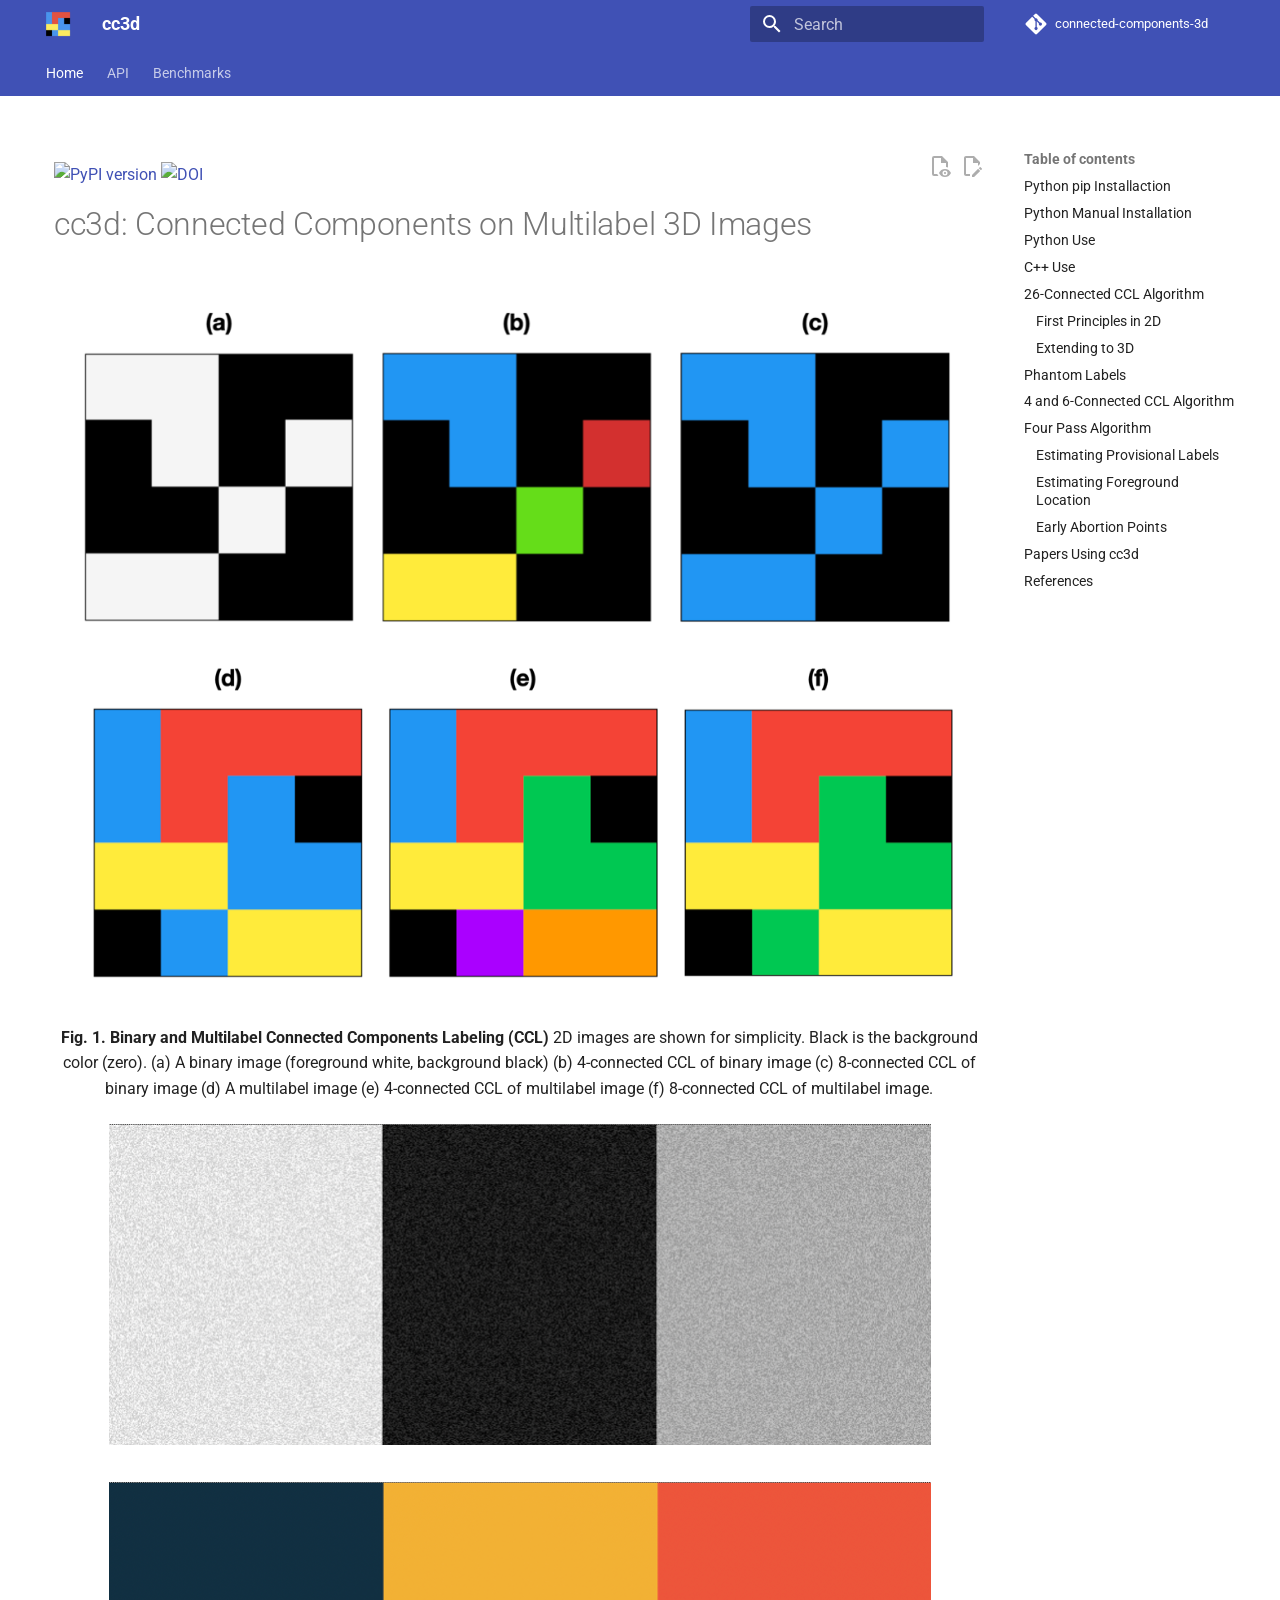
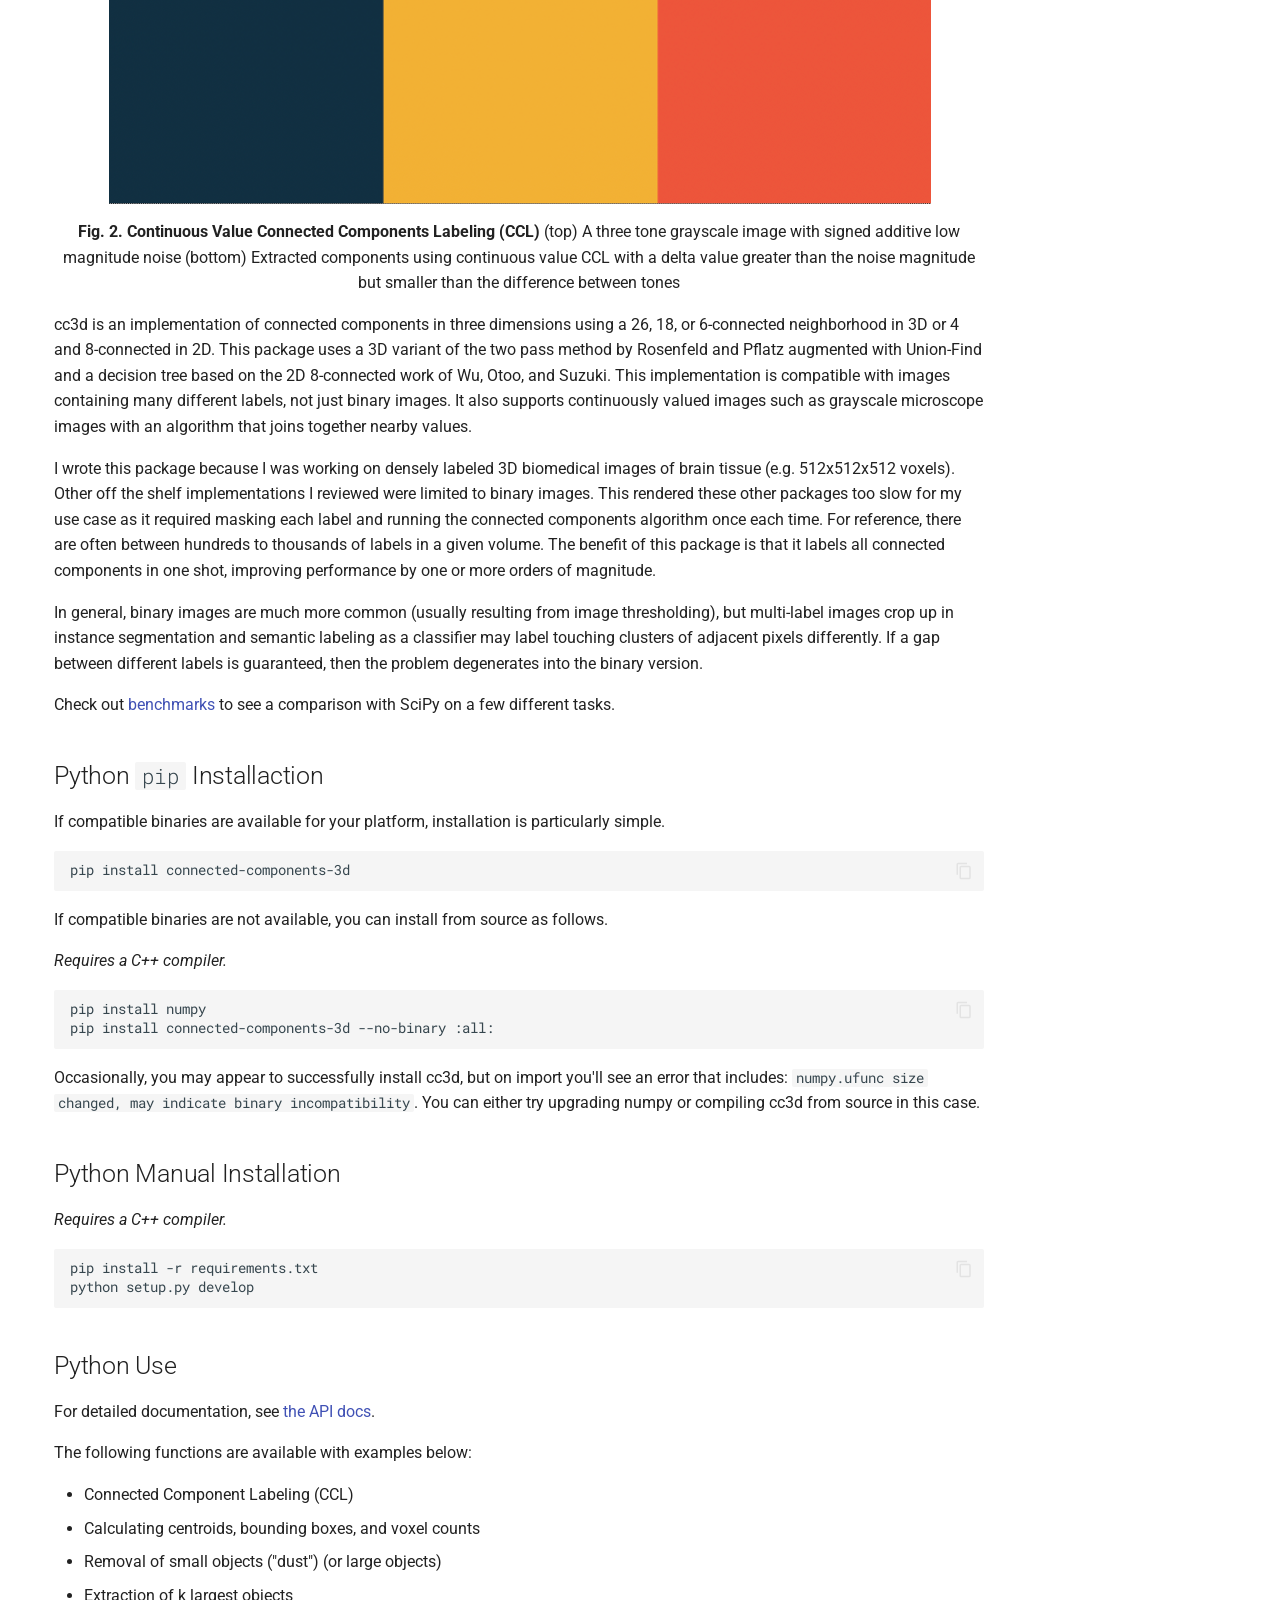
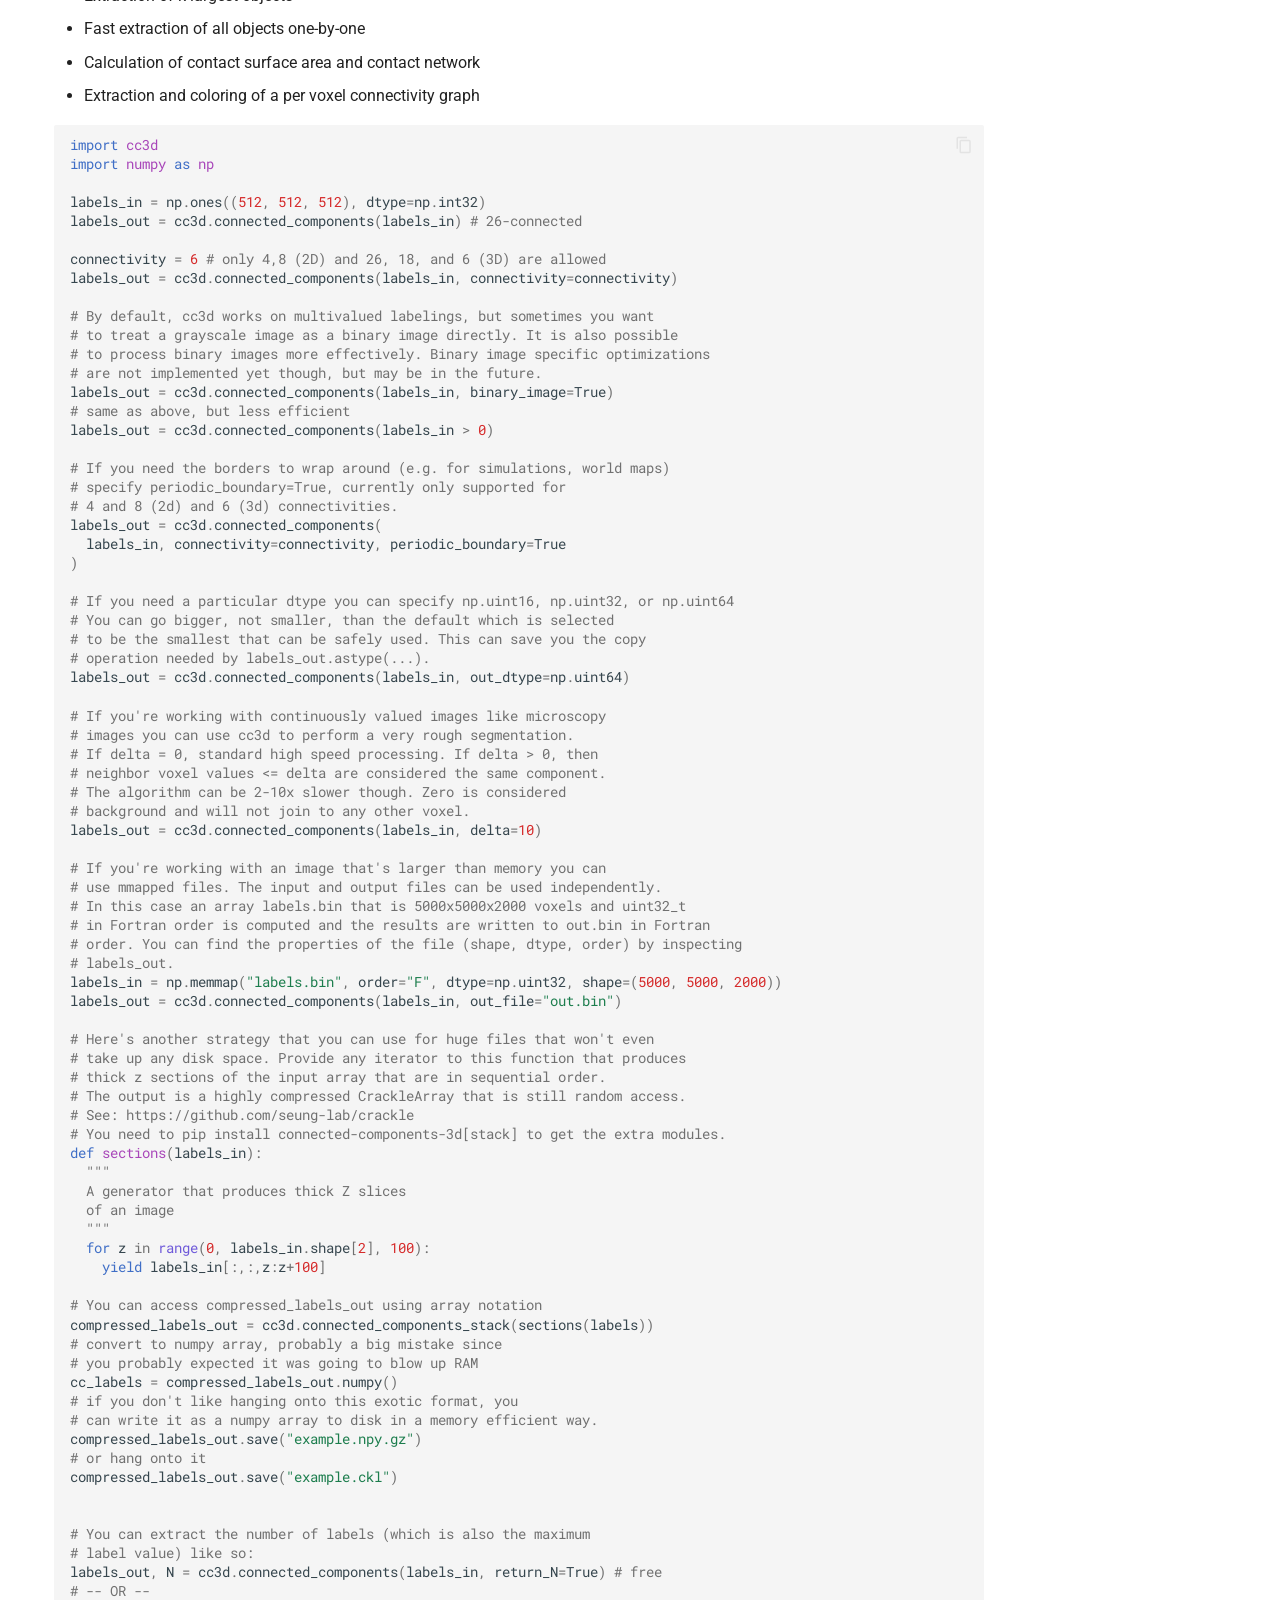
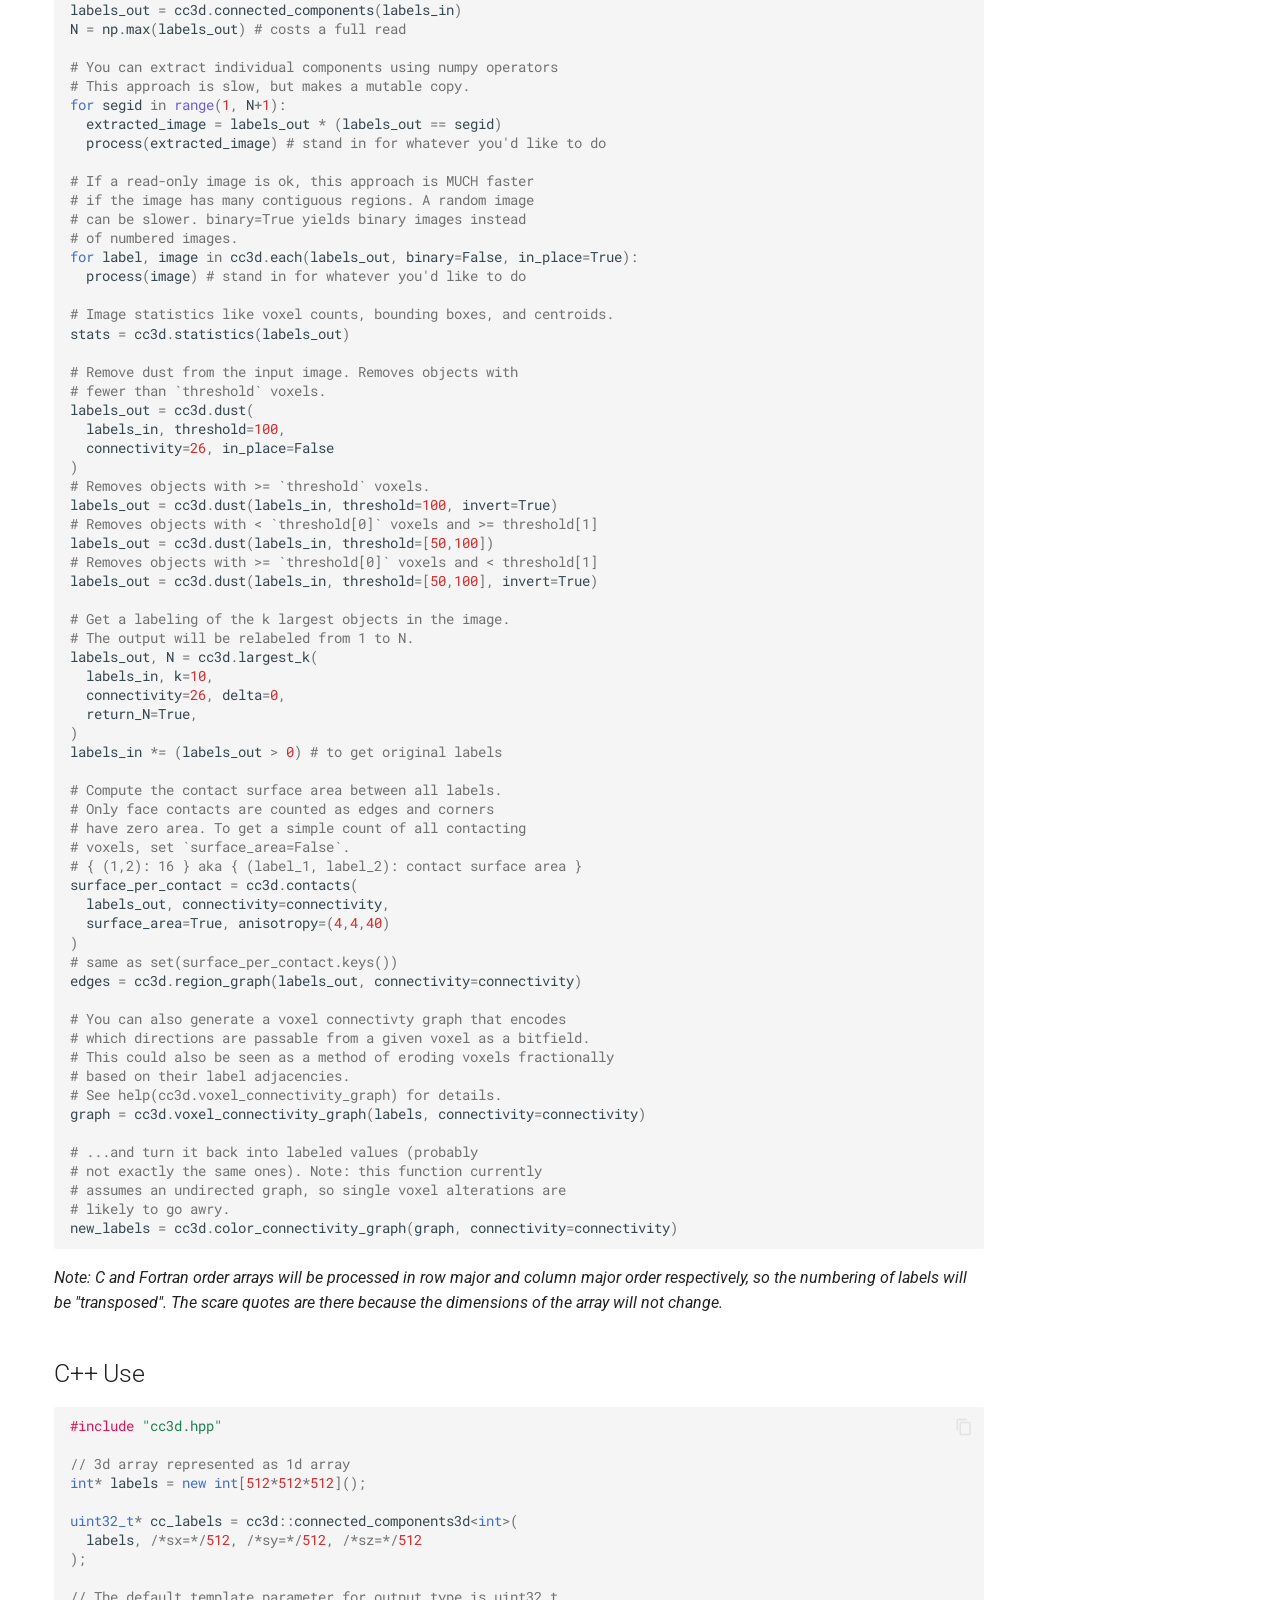
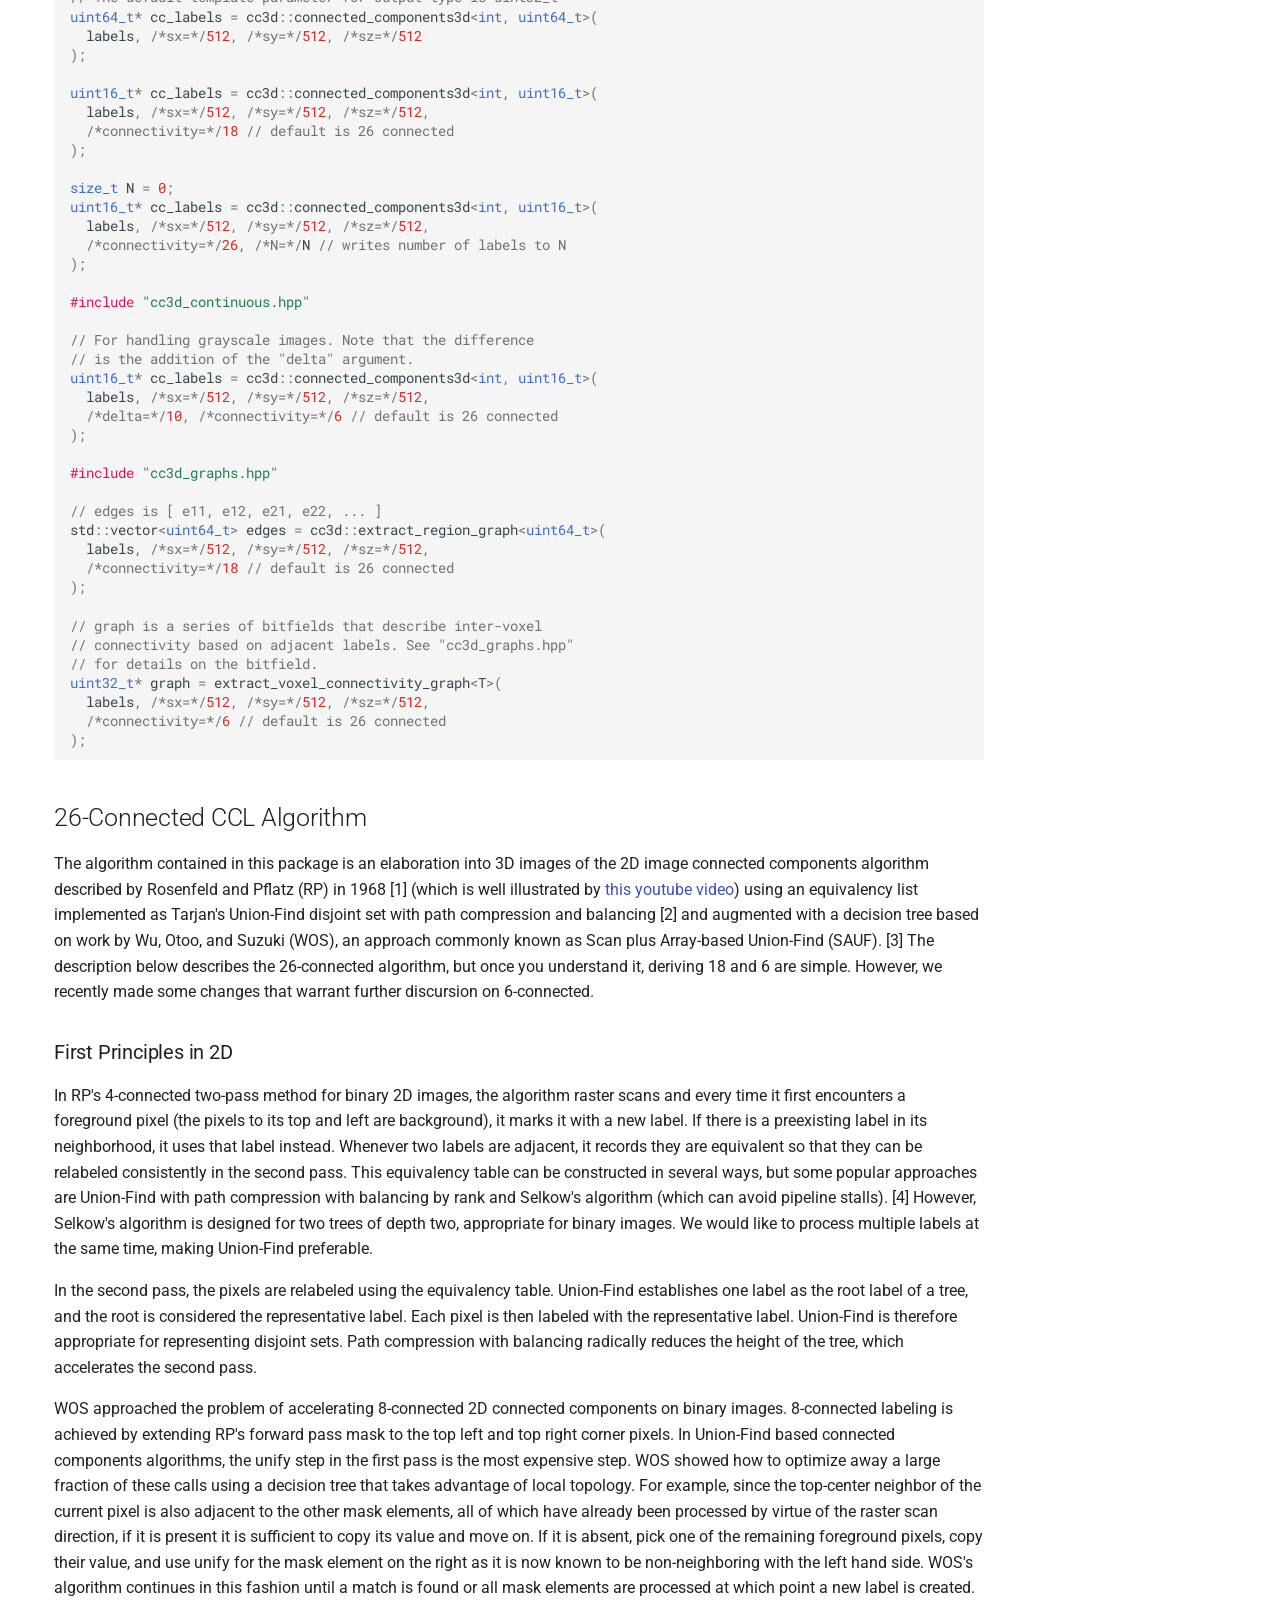
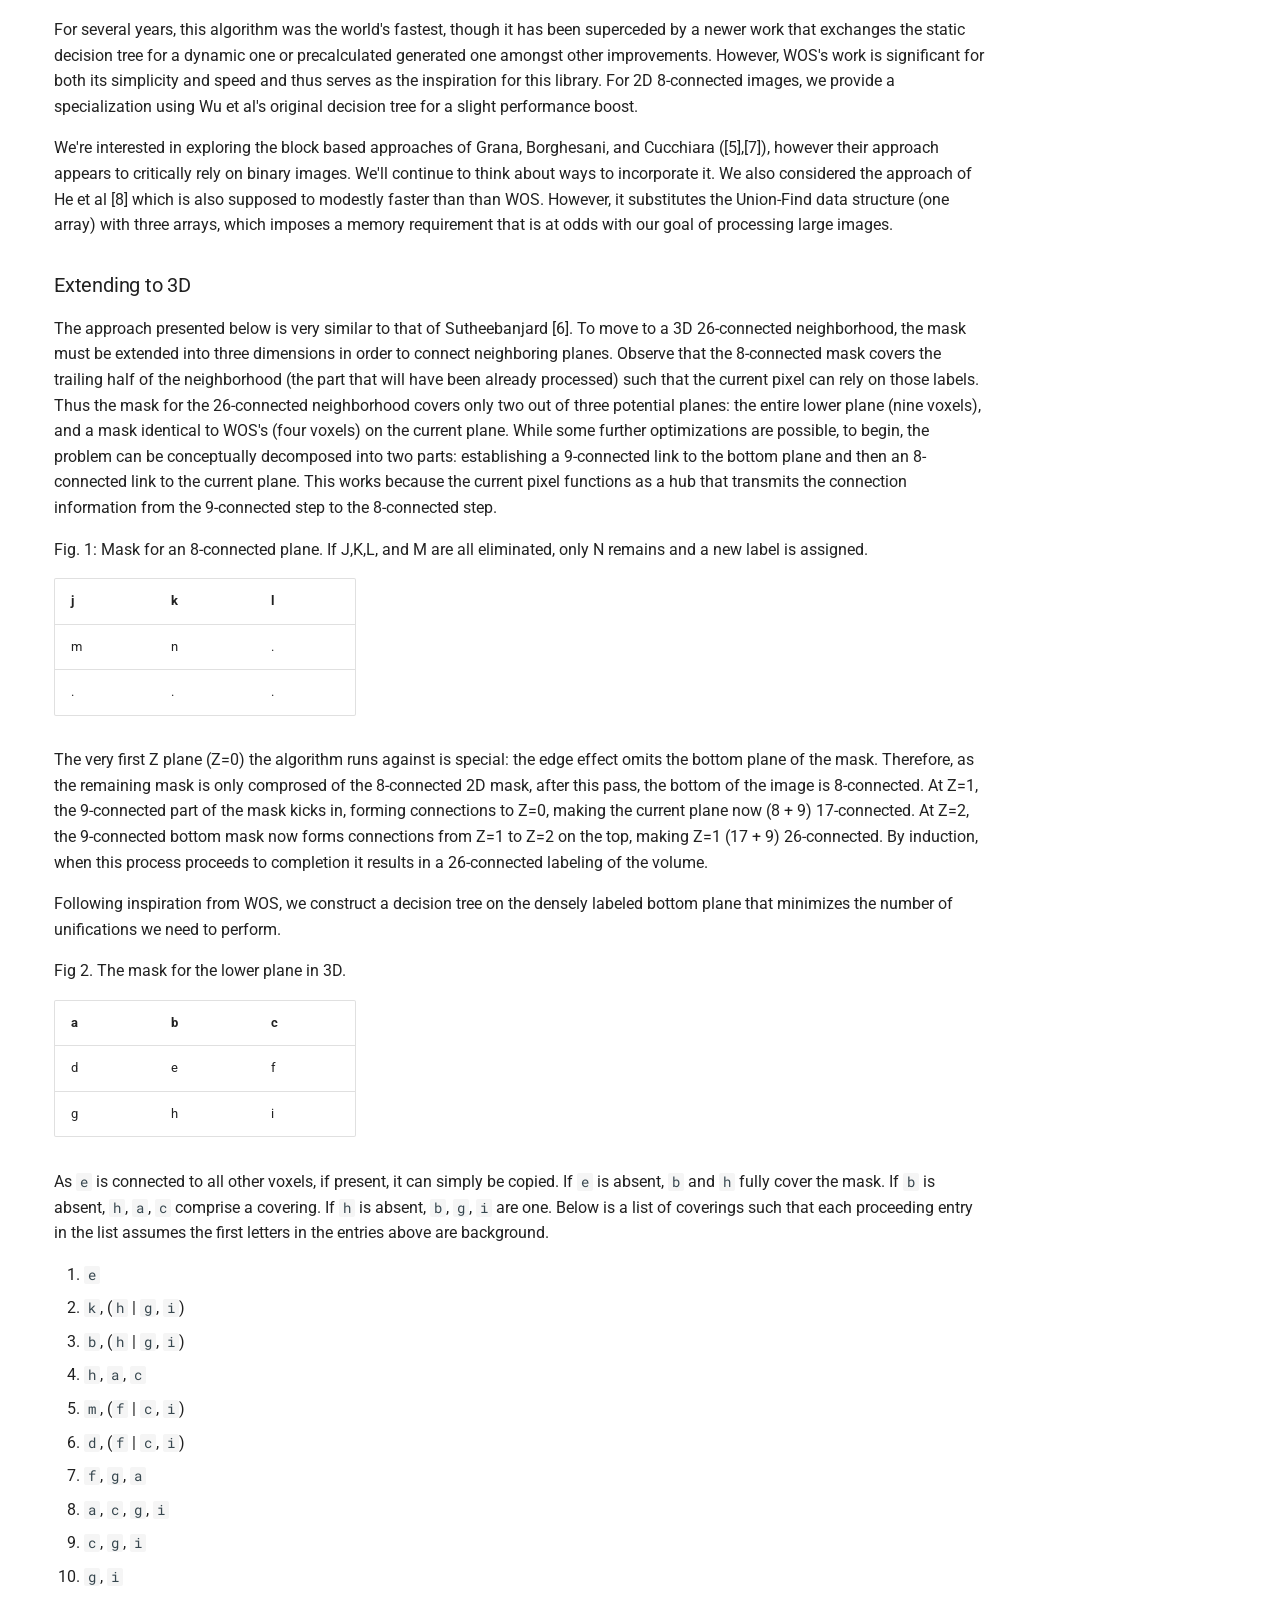
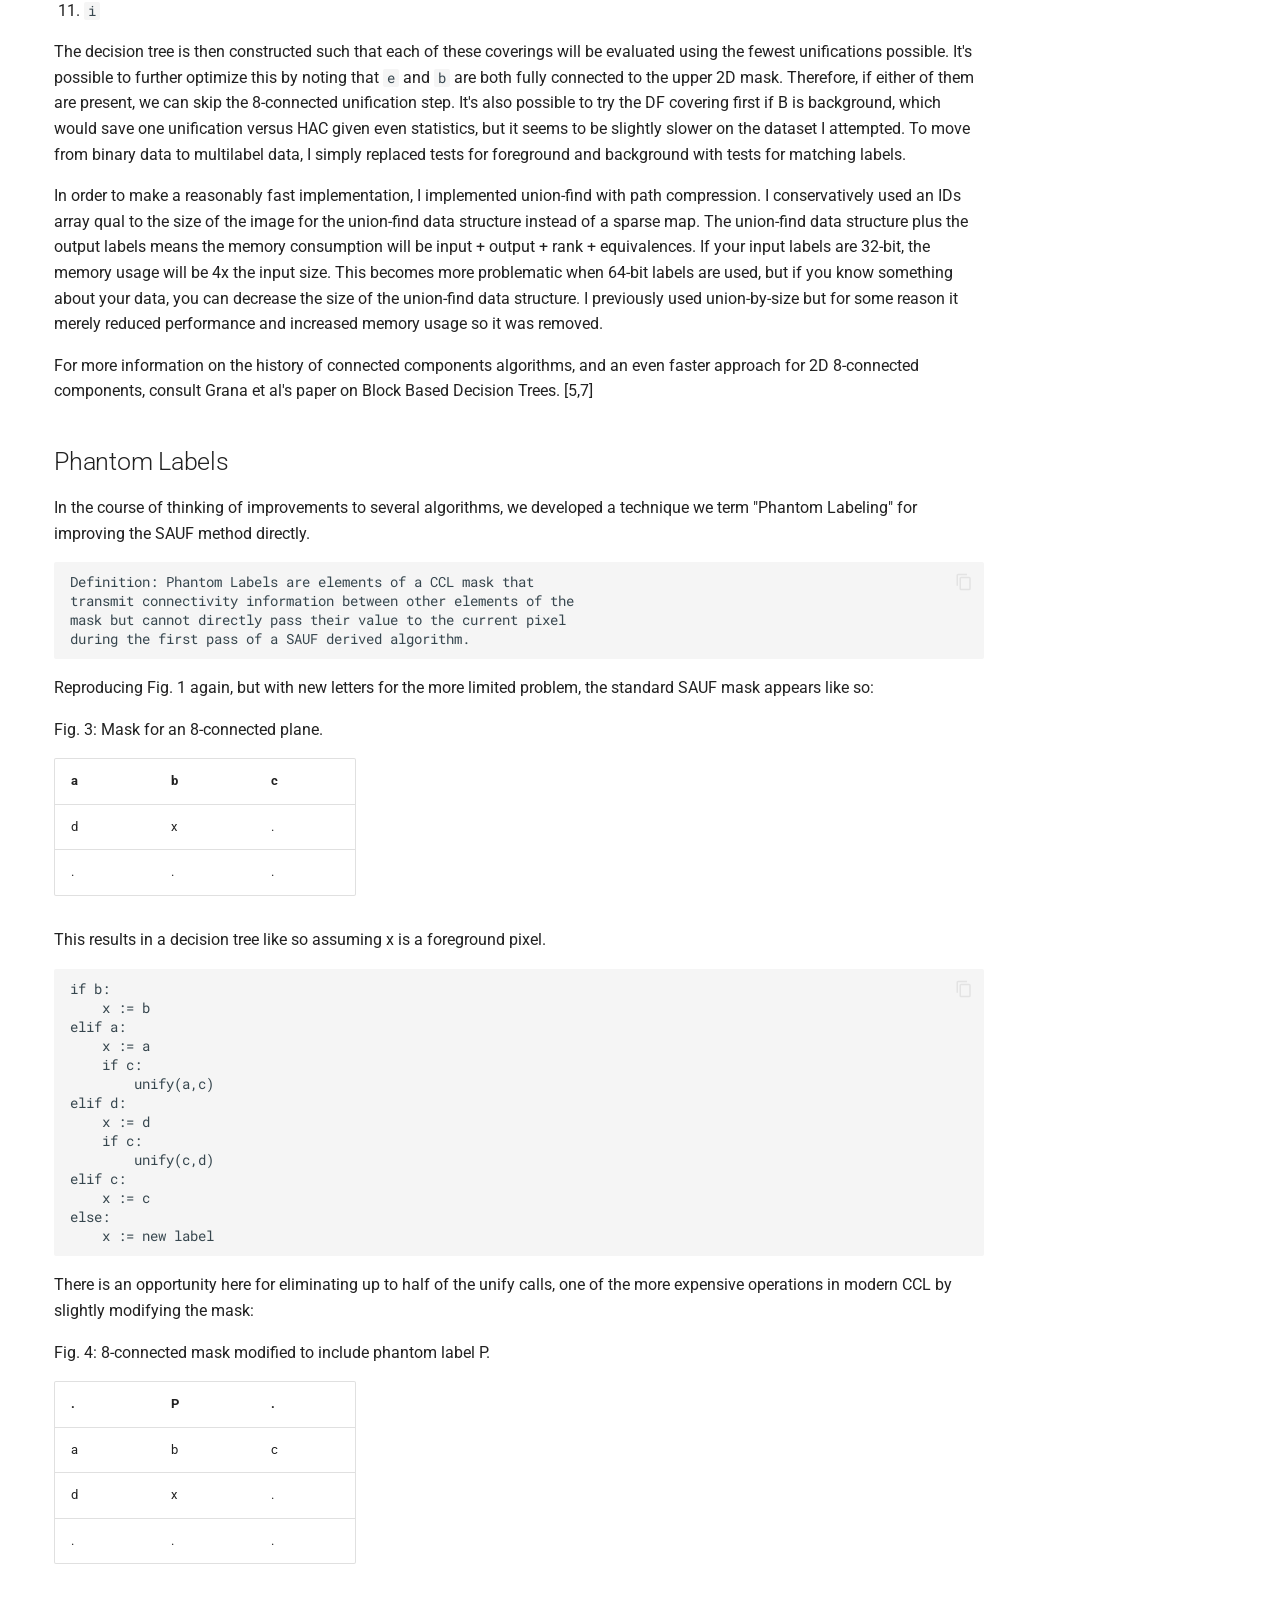
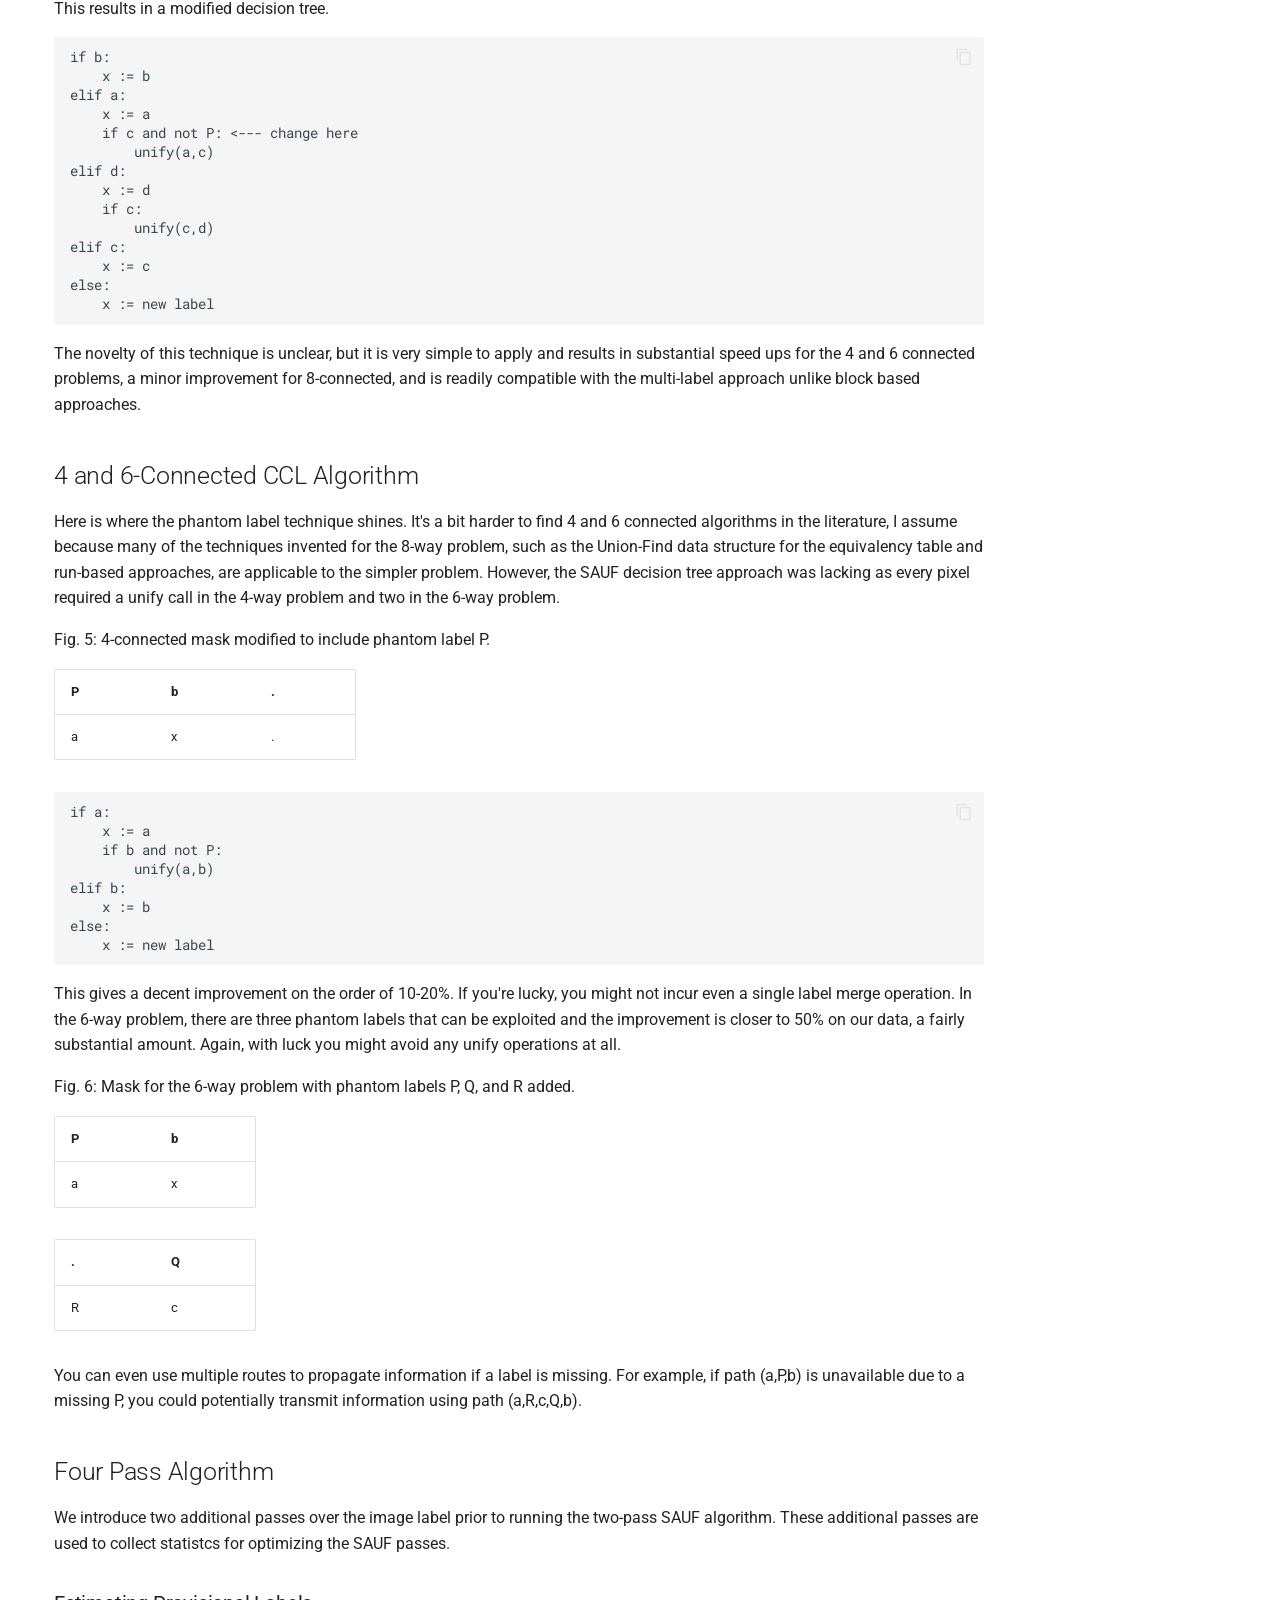
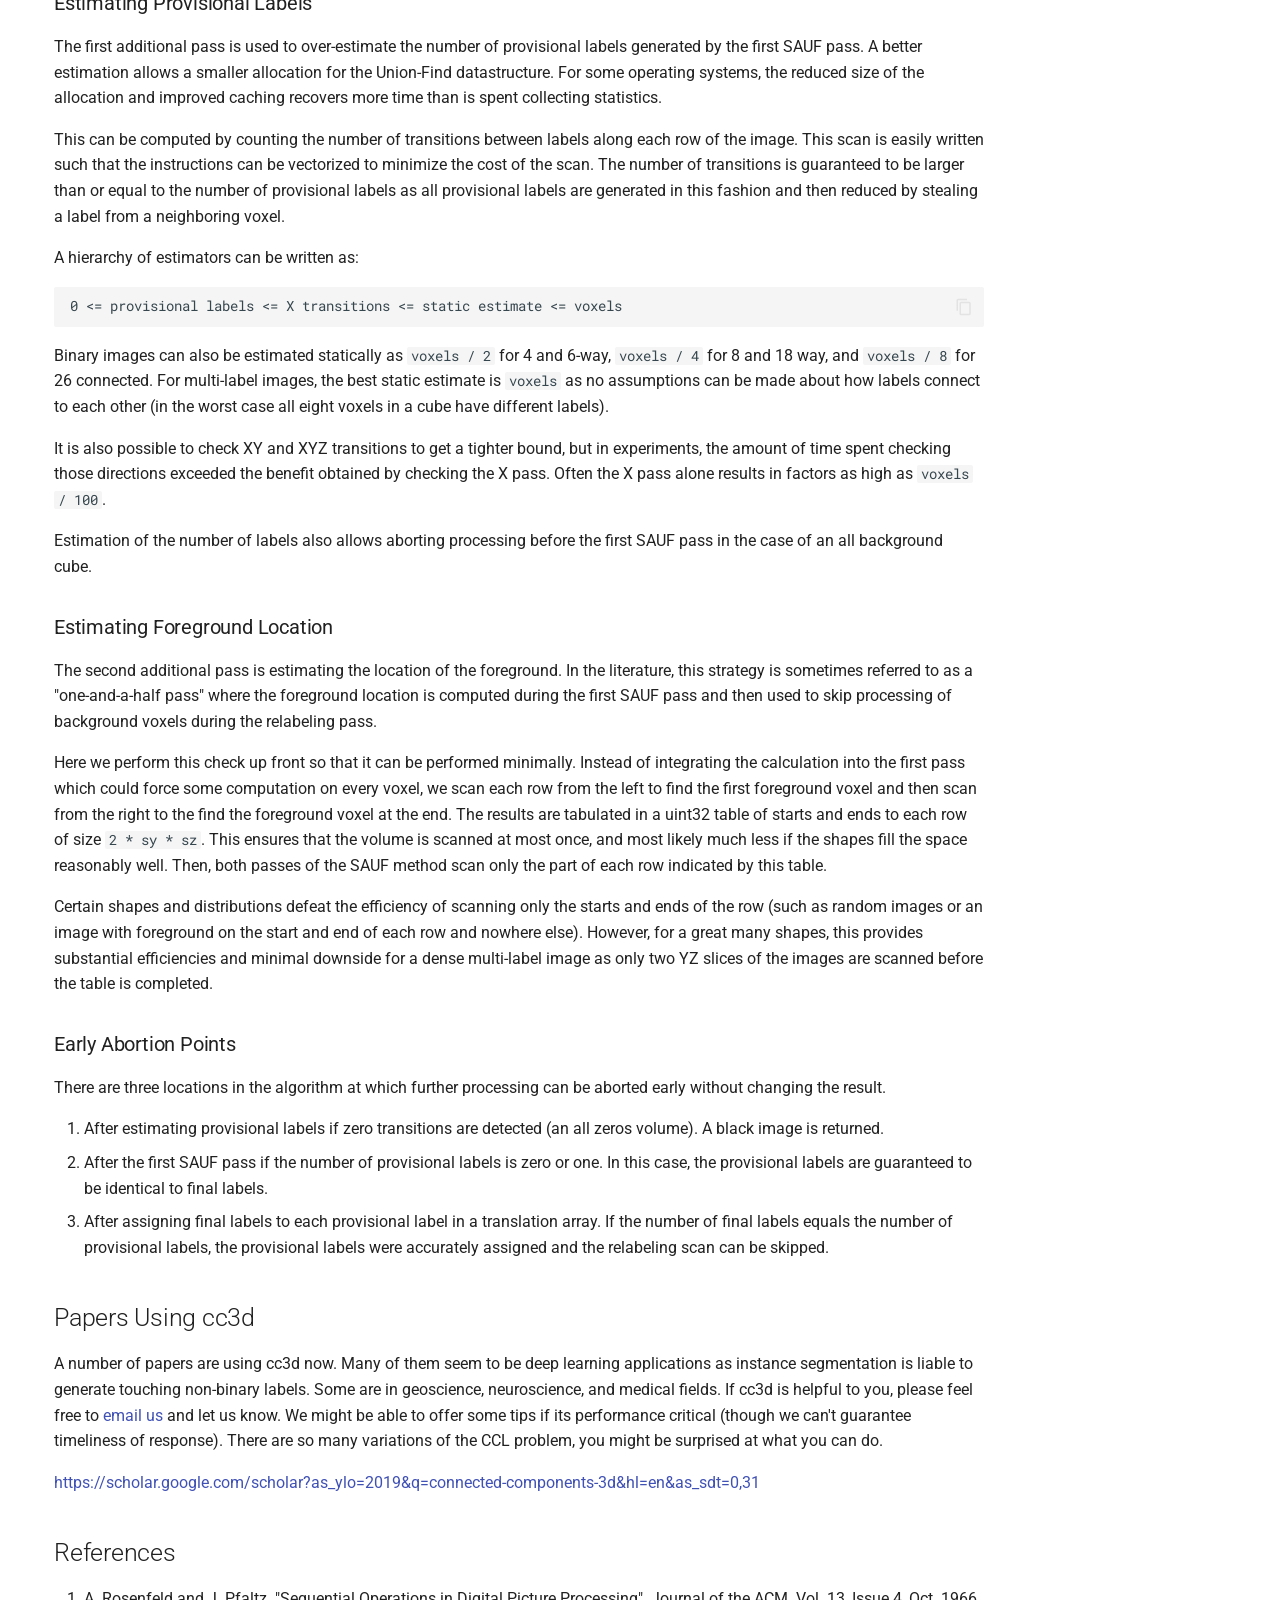
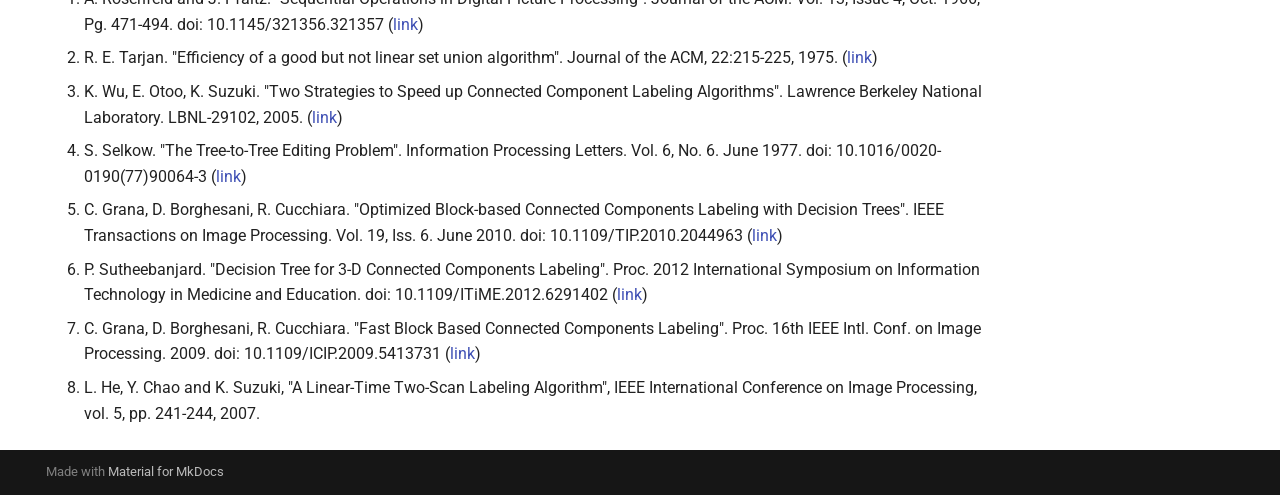
==== commit 55b050b4: "Deployed f818b0f with MkDocs version: 1.6.1" ====
--- a/index.html
+++ b/index.html
@@ -10,10 +10,10 @@
       
       
       
-        <link rel="next" href="api/">
-      
-      
-      <link rel="icon" href="images/logo.png">
+        <link rel="next" href="docs/api/">
+      
+      
+      <link rel="icon" href="docs/images/logo.png">
       <meta name="generator" content="mkdocs-1.6.1, mkdocs-material-9.6.14">
     
     
@@ -42,6 +42,8 @@
     
     
       <link rel="stylesheet" href="assets/_mkdocstrings.css">
+    
+      <link rel="stylesheet" href="docs/docs.css">
     
     <script>__md_scope=new URL(".",location),__md_hash=e=>[...e].reduce(((e,_)=>(e<<5)-e+_.charCodeAt(0)),0),__md_get=(e,_=localStorage,t=__md_scope)=>JSON.parse(_.getItem(t.pathname+"."+e)),__md_set=(e,_,t=localStorage,a=__md_scope)=>{try{t.setItem(a.pathname+"."+e,JSON.stringify(_))}catch(e){}}</script>
     
@@ -78,7 +80,7 @@
   <nav class="md-header__inner md-grid" aria-label="Header">
     <a href="." title="cc3d" class="md-header__button md-logo" aria-label="cc3d" data-md-component="logo">
       
-  <img src="images/logo.png" alt="logo">
+  <img src="docs/images/logo.png" alt="logo">
 
     </a>
     <label class="md-header__button md-icon" for="__drawer">
@@ -201,7 +203,7 @@
   
   
     <li class="md-tabs__item">
-      <a href="api/" class="md-tabs__link">
+      <a href="docs/api/" class="md-tabs__link">
         
   
   
@@ -219,18 +221,17 @@
   
   
   
-    
-    
-      <li class="md-tabs__item">
-        <a href="benchmarks/" class="md-tabs__link">
-          
-  
+    <li class="md-tabs__item">
+      <a href="benchmarks/" class="md-tabs__link">
+        
+  
+  
+    
   
   Benchmarks
 
-        </a>
-      </li>
-    
+      </a>
+    </li>
   
 
       
@@ -245,9 +246,7 @@
           
             
               
-                
-              
-              <div class="md-sidebar md-sidebar--primary" data-md-component="sidebar" data-md-type="navigation" hidden>
+              <div class="md-sidebar md-sidebar--primary" data-md-component="sidebar" data-md-type="navigation" >
                 <div class="md-sidebar__scrollwrap">
                   <div class="md-sidebar__inner">
                     
@@ -260,7 +259,7 @@
   <label class="md-nav__title" for="__drawer">
     <a href="." title="cc3d" class="md-nav__button md-logo" aria-label="cc3d" data-md-component="logo">
       
-  <img src="images/logo.png" alt="logo">
+  <img src="docs/images/logo.png" alt="logo">
 
     </a>
     cc3d
@@ -498,7 +497,7 @@
   
   
     <li class="md-nav__item">
-      <a href="api/" class="md-nav__link">
+      <a href="docs/api/" class="md-nav__link">
         
   
   
@@ -519,23 +518,9 @@
   
   
   
-    
-    
-    
-    
-      
-      
-    
-    
-    <li class="md-nav__item md-nav__item--nested">
-      
-        
-        
-        <input class="md-nav__toggle md-toggle " type="checkbox" id="__nav_3" >
-        
-          
-          <label class="md-nav__link" for="__nav_3" id="__nav_3_label" tabindex="0">
-            
+    <li class="md-nav__item">
+      <a href="benchmarks/" class="md-nav__link">
+        
   
   
   <span class="md-ellipsis">
@@ -544,42 +529,7 @@
   </span>
   
 
-            <span class="md-nav__icon md-icon"></span>
-          </label>
-        
-        <nav class="md-nav" data-md-level="1" aria-labelledby="__nav_3_label" aria-expanded="false">
-          <label class="md-nav__title" for="__nav_3">
-            <span class="md-nav__icon md-icon"></span>
-            Benchmarks
-          </label>
-          <ul class="md-nav__list" data-md-scrollfix>
-            
-              
-                
-  
-  
-  
-  
-    <li class="md-nav__item">
-      <a href="benchmarks/" class="md-nav__link">
-        
-  
-  
-  <span class="md-ellipsis">
-    Benchmarks
-    
-  </span>
-  
-
       </a>
-    </li>
-  
-
-              
-            
-          </ul>
-        </nav>
-      
     </li>
   
 
@@ -591,8 +541,6 @@
               </div>
             
             
-              
-                
               
               <div class="md-sidebar md-sidebar--secondary" data-md-component="sidebar" data-md-type="toc" >
                 <div class="md-sidebar__scrollwrap">
@@ -772,8 +720,6 @@
               <article class="md-content__inner md-typeset">
                 
                   
-  
-
 
 
   
@@ -796,25 +742,25 @@
 <p><a href="https://badge.fury.io/py/connected-components-3d"><img alt="PyPI version" src="https://badge.fury.io/py/connected-components-3d.svg" /></a> <a href="https://zenodo.org/badge/latestdoi/146368855"><img alt="DOI" src="https://zenodo.org/badge/146368855.svg" /></a></p>
 <h1 id="cc3d-connected-components-on-multilabel-3d-images">cc3d: Connected Components on Multilabel 3D Images</h1>
 <p style="font-style: italics;" align="center">
-<img height=348 src="images/ccl_figure.png" alt="Binary and multilabel connected components. (a) A binary image (foreground white,  background black) (b) 4-connected CCL of binary image (c) 8-connected CCL of binary image (d) A multilabel image (e) 4-connected CCL of multilabel image (f) 8-connected CCL of multilabel image" /><br>
+<img height=348 src="docs/images/ccl_figure.png" alt="Binary and multilabel connected components. (a) A binary image (foreground white,  background black) (b) 4-connected CCL of binary image (c) 8-connected CCL of binary image (d) A multilabel image (e) 4-connected CCL of multilabel image (f) 8-connected CCL of multilabel image" /><br>
 <b>Fig. 1. Binary and Multilabel Connected Components Labeling (CCL)</b> 2D images are shown for simplicity. Black is the background color (zero). (a) A binary image (foreground white, background black) (b) 4-connected CCL of binary image (c) 8-connected CCL of binary image (d) A multilabel image (e) 4-connected CCL of multilabel image (f) 8-connected CCL of multilabel image.
 </p>
 
 <p style="font-style: italics;" align="center">
-<img height=348 src="images/continuous_ccl_figure.png" alt="Continuous value connected components (top) A three tone grayscale image with signed additive low magnitude noise (bottom) Extracted components using continuous value CCL with a delta value greater than the noise magnitude but smaller than the difference between tones" /><br>
+<img height=348 src="docs/images/continuous_ccl_figure.png" alt="Continuous value connected components (top) A three tone grayscale image with signed additive low magnitude noise (bottom) Extracted components using continuous value CCL with a delta value greater than the noise magnitude but smaller than the difference between tones" /><br>
 <b>Fig. 2. Continuous Value Connected Components Labeling (CCL)</b> (top) A three tone grayscale image with signed additive low magnitude noise (bottom) Extracted components using continuous value CCL with a delta value greater than the noise magnitude but smaller than the difference between tones
 </p>
 
 <p>cc3d is an implementation of connected components in three dimensions using a 26, 18, or 6-connected neighborhood in 3D or 4 and 8-connected in 2D. This package uses a 3D variant of the two pass method by Rosenfeld and Pflatz augmented with Union-Find and a decision tree based on the 2D 8-connected work of Wu, Otoo, and Suzuki. This implementation is compatible with images containing many different labels, not just binary images. It also supports continuously valued images such as grayscale microscope images with an algorithm that joins together nearby values.</p>
-<p>I wrote this package because I was working on densely labeled 3D biomedical images of brain tissue (e.g. 512x512x512 voxels). Other off the shelf implementations I reviewed were limited to binary images. This rendered these other packages too slow for my use case as it required masking each label and running the connected components algorithm once each time. For reference, there are often between hundreds to thousands of labels in a given volume. The benefit of this package is that it labels all connected components in one shot, improving performance by one or more orders of magnitude. </p>
+<p>I wrote this package because I was working on densely labeled 3D biomedical images of brain tissue (e.g. 512x512x512 voxels). Other off the shelf implementations I reviewed were limited to binary images. This rendered these other packages too slow for my use case as it required masking each label and running the connected components algorithm once each time. For reference, there are often between hundreds to thousands of labels in a given volume. The benefit of this package is that it labels all connected components in one shot, improving performance by one or more orders of magnitude.</p>
 <p>In general, binary images are much more common (usually resulting from image thresholding), but multi-label images crop up in instance segmentation and semantic labeling as a classifier may label touching clusters of adjacent pixels differently. If a gap between different labels is guaranteed, then the problem degenerates into the binary version.</p>
-<p>Check out <a href="benchmarks/">benchmarks</a> to see a comparison with SciPy on a few different tasks.  </p>
+<p>Check out <a href="benchmarks/">benchmarks</a> to see a comparison with SciPy on a few different tasks.</p>
 <h2 id="python-pip-installaction">Python <code>pip</code> Installaction</h2>
-<p>If compatible binaries are available for your platform, installation is particularly simple. </p>
+<p>If compatible binaries are available for your platform, installation is particularly simple.</p>
 <div class="language-bash highlight"><pre><span></span><code><span id="__span-0-1"><a id="__codelineno-0-1" name="__codelineno-0-1" href="#__codelineno-0-1"></a>pip<span class="w"> </span>install<span class="w"> </span>connected-components-3d
 </span></code></pre></div>
-<p>If compatible binaries are not available, you can install from source as follows. </p>
-<p><em>Requires a C++ compiler.</em>  </p>
+<p>If compatible binaries are not available, you can install from source as follows.</p>
+<p><em>Requires a C++ compiler.</em></p>
 <div class="language-bash highlight"><pre><span></span><code><span id="__span-1-1"><a id="__codelineno-1-1" name="__codelineno-1-1" href="#__codelineno-1-1"></a>pip<span class="w"> </span>install<span class="w"> </span>numpy
 </span><span id="__span-1-2"><a id="__codelineno-1-2" name="__codelineno-1-2" href="#__codelineno-1-2"></a>pip<span class="w"> </span>install<span class="w"> </span>connected-components-3d<span class="w"> </span>--no-binary<span class="w"> </span>:all:
 </span></code></pre></div>
@@ -825,14 +771,17 @@
 </span><span id="__span-2-2"><a id="__codelineno-2-2" name="__codelineno-2-2" href="#__codelineno-2-2"></a>python<span class="w"> </span>setup.py<span class="w"> </span>develop
 </span></code></pre></div>
 <h2 id="python-use">Python Use</h2>
-<p>The following functions are available with examples below:
-- Connected Component Labeling (CCL)
-- Calculating centroids, bounding boxes, and voxel counts
-- Removal of small objects ("dust") (or large objects)
-- Extraction of k largest objects
-- Fast extraction of all objects one-by-one
-- Calculation of contact surface area and contact network
-- Extraction and coloring of a per voxel connectivity graph</p>
+<p>For detailed documentation, see <a href="docs/api/">the API docs</a>.</p>
+<p>The following functions are available with examples below:</p>
+<ul>
+<li>Connected Component Labeling (CCL)</li>
+<li>Calculating centroids, bounding boxes, and voxel counts</li>
+<li>Removal of small objects ("dust") (or large objects)</li>
+<li>Extraction of k largest objects</li>
+<li>Fast extraction of all objects one-by-one</li>
+<li>Calculation of contact surface area and contact network</li>
+<li>Extraction and coloring of a per voxel connectivity graph</li>
+</ul>
 <div class="language-python highlight"><pre><span></span><code><span id="__span-3-1"><a id="__codelineno-3-1" name="__codelineno-3-1" href="#__codelineno-3-1"></a><span class="kn">import</span><span class="w"> </span><span class="nn">cc3d</span>
 </span><span id="__span-3-2"><a id="__codelineno-3-2" name="__codelineno-3-2" href="#__codelineno-3-2"></a><span class="kn">import</span><span class="w"> </span><span class="nn">numpy</span><span class="w"> </span><span class="k">as</span><span class="w"> </span><span class="nn">np</span>
 </span><span id="__span-3-3"><a id="__codelineno-3-3" name="__codelineno-3-3" href="#__codelineno-3-3"></a>
@@ -844,11 +793,11 @@
 </span><span id="__span-3-9"><a id="__codelineno-3-9" name="__codelineno-3-9" href="#__codelineno-3-9"></a>
 </span><span id="__span-3-10"><a id="__codelineno-3-10" name="__codelineno-3-10" href="#__codelineno-3-10"></a><span class="c1"># By default, cc3d works on multivalued labelings, but sometimes you want</span>
 </span><span id="__span-3-11"><a id="__codelineno-3-11" name="__codelineno-3-11" href="#__codelineno-3-11"></a><span class="c1"># to treat a grayscale image as a binary image directly. It is also possible</span>
-</span><span id="__span-3-12"><a id="__codelineno-3-12" name="__codelineno-3-12" href="#__codelineno-3-12"></a><span class="c1"># to process binary images more effectively. Binary image specific optimizations </span>
+</span><span id="__span-3-12"><a id="__codelineno-3-12" name="__codelineno-3-12" href="#__codelineno-3-12"></a><span class="c1"># to process binary images more effectively. Binary image specific optimizations</span>
 </span><span id="__span-3-13"><a id="__codelineno-3-13" name="__codelineno-3-13" href="#__codelineno-3-13"></a><span class="c1"># are not implemented yet though, but may be in the future.</span>
 </span><span id="__span-3-14"><a id="__codelineno-3-14" name="__codelineno-3-14" href="#__codelineno-3-14"></a><span class="n">labels_out</span> <span class="o">=</span> <span class="n">cc3d</span><span class="o">.</span><span class="n">connected_components</span><span class="p">(</span><span class="n">labels_in</span><span class="p">,</span> <span class="n">binary_image</span><span class="o">=</span><span class="kc">True</span><span class="p">)</span>
 </span><span id="__span-3-15"><a id="__codelineno-3-15" name="__codelineno-3-15" href="#__codelineno-3-15"></a><span class="c1"># same as above, but less efficient</span>
-</span><span id="__span-3-16"><a id="__codelineno-3-16" name="__codelineno-3-16" href="#__codelineno-3-16"></a><span class="n">labels_out</span> <span class="o">=</span> <span class="n">cc3d</span><span class="o">.</span><span class="n">connected_components</span><span class="p">(</span><span class="n">labels_in</span> <span class="o">&gt;</span> <span class="mi">0</span><span class="p">)</span> 
+</span><span id="__span-3-16"><a id="__codelineno-3-16" name="__codelineno-3-16" href="#__codelineno-3-16"></a><span class="n">labels_out</span> <span class="o">=</span> <span class="n">cc3d</span><span class="o">.</span><span class="n">connected_components</span><span class="p">(</span><span class="n">labels_in</span> <span class="o">&gt;</span> <span class="mi">0</span><span class="p">)</span>
 </span><span id="__span-3-17"><a id="__codelineno-3-17" name="__codelineno-3-17" href="#__codelineno-3-17"></a>
 </span><span id="__span-3-18"><a id="__codelineno-3-18" name="__codelineno-3-18" href="#__codelineno-3-18"></a><span class="c1"># If you need the borders to wrap around (e.g. for simulations, world maps)</span>
 </span><span id="__span-3-19"><a id="__codelineno-3-19" name="__codelineno-3-19" href="#__codelineno-3-19"></a><span class="c1"># specify periodic_boundary=True, currently only supported for</span>
@@ -864,7 +813,7 @@
 </span><span id="__span-3-29"><a id="__codelineno-3-29" name="__codelineno-3-29" href="#__codelineno-3-29"></a><span class="n">labels_out</span> <span class="o">=</span> <span class="n">cc3d</span><span class="o">.</span><span class="n">connected_components</span><span class="p">(</span><span class="n">labels_in</span><span class="p">,</span> <span class="n">out_dtype</span><span class="o">=</span><span class="n">np</span><span class="o">.</span><span class="n">uint64</span><span class="p">)</span>
 </span><span id="__span-3-30"><a id="__codelineno-3-30" name="__codelineno-3-30" href="#__codelineno-3-30"></a>
 </span><span id="__span-3-31"><a id="__codelineno-3-31" name="__codelineno-3-31" href="#__codelineno-3-31"></a><span class="c1"># If you&#39;re working with continuously valued images like microscopy</span>
-</span><span id="__span-3-32"><a id="__codelineno-3-32" name="__codelineno-3-32" href="#__codelineno-3-32"></a><span class="c1"># images you can use cc3d to perform a very rough segmentation. </span>
+</span><span id="__span-3-32"><a id="__codelineno-3-32" name="__codelineno-3-32" href="#__codelineno-3-32"></a><span class="c1"># images you can use cc3d to perform a very rough segmentation.</span>
 </span><span id="__span-3-33"><a id="__codelineno-3-33" name="__codelineno-3-33" href="#__codelineno-3-33"></a><span class="c1"># If delta = 0, standard high speed processing. If delta &gt; 0, then</span>
 </span><span id="__span-3-34"><a id="__codelineno-3-34" name="__codelineno-3-34" href="#__codelineno-3-34"></a><span class="c1"># neighbor voxel values &lt;= delta are considered the same component.</span>
 </span><span id="__span-3-35"><a id="__codelineno-3-35" name="__codelineno-3-35" href="#__codelineno-3-35"></a><span class="c1"># The algorithm can be 2-10x slower though. Zero is considered</span>
@@ -899,18 +848,18 @@
 </span><span id="__span-3-64"><a id="__codelineno-3-64" name="__codelineno-3-64" href="#__codelineno-3-64"></a><span class="c1"># convert to numpy array, probably a big mistake since</span>
 </span><span id="__span-3-65"><a id="__codelineno-3-65" name="__codelineno-3-65" href="#__codelineno-3-65"></a><span class="c1"># you probably expected it was going to blow up RAM</span>
 </span><span id="__span-3-66"><a id="__codelineno-3-66" name="__codelineno-3-66" href="#__codelineno-3-66"></a><span class="n">cc_labels</span> <span class="o">=</span> <span class="n">compressed_labels_out</span><span class="o">.</span><span class="n">numpy</span><span class="p">()</span>
-</span><span id="__span-3-67"><a id="__codelineno-3-67" name="__codelineno-3-67" href="#__codelineno-3-67"></a><span class="c1"># if you don&#39;t like hanging onto this exotic format, you </span>
+</span><span id="__span-3-67"><a id="__codelineno-3-67" name="__codelineno-3-67" href="#__codelineno-3-67"></a><span class="c1"># if you don&#39;t like hanging onto this exotic format, you</span>
 </span><span id="__span-3-68"><a id="__codelineno-3-68" name="__codelineno-3-68" href="#__codelineno-3-68"></a><span class="c1"># can write it as a numpy array to disk in a memory efficient way.</span>
 </span><span id="__span-3-69"><a id="__codelineno-3-69" name="__codelineno-3-69" href="#__codelineno-3-69"></a><span class="n">compressed_labels_out</span><span class="o">.</span><span class="n">save</span><span class="p">(</span><span class="s2">&quot;example.npy.gz&quot;</span><span class="p">)</span>
 </span><span id="__span-3-70"><a id="__codelineno-3-70" name="__codelineno-3-70" href="#__codelineno-3-70"></a><span class="c1"># or hang onto it</span>
 </span><span id="__span-3-71"><a id="__codelineno-3-71" name="__codelineno-3-71" href="#__codelineno-3-71"></a><span class="n">compressed_labels_out</span><span class="o">.</span><span class="n">save</span><span class="p">(</span><span class="s2">&quot;example.ckl&quot;</span><span class="p">)</span>
 </span><span id="__span-3-72"><a id="__codelineno-3-72" name="__codelineno-3-72" href="#__codelineno-3-72"></a>
 </span><span id="__span-3-73"><a id="__codelineno-3-73" name="__codelineno-3-73" href="#__codelineno-3-73"></a>
-</span><span id="__span-3-74"><a id="__codelineno-3-74" name="__codelineno-3-74" href="#__codelineno-3-74"></a><span class="c1"># You can extract the number of labels (which is also the maximum </span>
+</span><span id="__span-3-74"><a id="__codelineno-3-74" name="__codelineno-3-74" href="#__codelineno-3-74"></a><span class="c1"># You can extract the number of labels (which is also the maximum</span>
 </span><span id="__span-3-75"><a id="__codelineno-3-75" name="__codelineno-3-75" href="#__codelineno-3-75"></a><span class="c1"># label value) like so:</span>
 </span><span id="__span-3-76"><a id="__codelineno-3-76" name="__codelineno-3-76" href="#__codelineno-3-76"></a><span class="n">labels_out</span><span class="p">,</span> <span class="n">N</span> <span class="o">=</span> <span class="n">cc3d</span><span class="o">.</span><span class="n">connected_components</span><span class="p">(</span><span class="n">labels_in</span><span class="p">,</span> <span class="n">return_N</span><span class="o">=</span><span class="kc">True</span><span class="p">)</span> <span class="c1"># free</span>
-</span><span id="__span-3-77"><a id="__codelineno-3-77" name="__codelineno-3-77" href="#__codelineno-3-77"></a><span class="c1"># -- OR -- </span>
-</span><span id="__span-3-78"><a id="__codelineno-3-78" name="__codelineno-3-78" href="#__codelineno-3-78"></a><span class="n">labels_out</span> <span class="o">=</span> <span class="n">cc3d</span><span class="o">.</span><span class="n">connected_components</span><span class="p">(</span><span class="n">labels_in</span><span class="p">)</span> 
+</span><span id="__span-3-77"><a id="__codelineno-3-77" name="__codelineno-3-77" href="#__codelineno-3-77"></a><span class="c1"># -- OR --</span>
+</span><span id="__span-3-78"><a id="__codelineno-3-78" name="__codelineno-3-78" href="#__codelineno-3-78"></a><span class="n">labels_out</span> <span class="o">=</span> <span class="n">cc3d</span><span class="o">.</span><span class="n">connected_components</span><span class="p">(</span><span class="n">labels_in</span><span class="p">)</span>
 </span><span id="__span-3-79"><a id="__codelineno-3-79" name="__codelineno-3-79" href="#__codelineno-3-79"></a><span class="n">N</span> <span class="o">=</span> <span class="n">np</span><span class="o">.</span><span class="n">max</span><span class="p">(</span><span class="n">labels_out</span><span class="p">)</span> <span class="c1"># costs a full read</span>
 </span><span id="__span-3-80"><a id="__codelineno-3-80" name="__codelineno-3-80" href="#__codelineno-3-80"></a>
 </span><span id="__span-3-81"><a id="__codelineno-3-81" name="__codelineno-3-81" href="#__codelineno-3-81"></a><span class="c1"># You can extract individual components using numpy operators</span>
@@ -920,7 +869,7 @@
 </span><span id="__span-3-85"><a id="__codelineno-3-85" name="__codelineno-3-85" href="#__codelineno-3-85"></a>  <span class="n">process</span><span class="p">(</span><span class="n">extracted_image</span><span class="p">)</span> <span class="c1"># stand in for whatever you&#39;d like to do</span>
 </span><span id="__span-3-86"><a id="__codelineno-3-86" name="__codelineno-3-86" href="#__codelineno-3-86"></a>
 </span><span id="__span-3-87"><a id="__codelineno-3-87" name="__codelineno-3-87" href="#__codelineno-3-87"></a><span class="c1"># If a read-only image is ok, this approach is MUCH faster</span>
-</span><span id="__span-3-88"><a id="__codelineno-3-88" name="__codelineno-3-88" href="#__codelineno-3-88"></a><span class="c1"># if the image has many contiguous regions. A random image </span>
+</span><span id="__span-3-88"><a id="__codelineno-3-88" name="__codelineno-3-88" href="#__codelineno-3-88"></a><span class="c1"># if the image has many contiguous regions. A random image</span>
 </span><span id="__span-3-89"><a id="__codelineno-3-89" name="__codelineno-3-89" href="#__codelineno-3-89"></a><span class="c1"># can be slower. binary=True yields binary images instead</span>
 </span><span id="__span-3-90"><a id="__codelineno-3-90" name="__codelineno-3-90" href="#__codelineno-3-90"></a><span class="c1"># of numbered images.</span>
 </span><span id="__span-3-91"><a id="__codelineno-3-91" name="__codelineno-3-91" href="#__codelineno-3-91"></a><span class="k">for</span> <span class="n">label</span><span class="p">,</span> <span class="n">image</span> <span class="ow">in</span> <span class="n">cc3d</span><span class="o">.</span><span class="n">each</span><span class="p">(</span><span class="n">labels_out</span><span class="p">,</span> <span class="n">binary</span><span class="o">=</span><span class="kc">False</span><span class="p">,</span> <span class="n">in_place</span><span class="o">=</span><span class="kc">True</span><span class="p">):</span>
@@ -932,20 +881,20 @@
 </span><span id="__span-3-97"><a id="__codelineno-3-97" name="__codelineno-3-97" href="#__codelineno-3-97"></a><span class="c1"># Remove dust from the input image. Removes objects with</span>
 </span><span id="__span-3-98"><a id="__codelineno-3-98" name="__codelineno-3-98" href="#__codelineno-3-98"></a><span class="c1"># fewer than `threshold` voxels.</span>
 </span><span id="__span-3-99"><a id="__codelineno-3-99" name="__codelineno-3-99" href="#__codelineno-3-99"></a><span class="n">labels_out</span> <span class="o">=</span> <span class="n">cc3d</span><span class="o">.</span><span class="n">dust</span><span class="p">(</span>
-</span><span id="__span-3-100"><a id="__codelineno-3-100" name="__codelineno-3-100" href="#__codelineno-3-100"></a>  <span class="n">labels_in</span><span class="p">,</span> <span class="n">threshold</span><span class="o">=</span><span class="mi">100</span><span class="p">,</span> 
+</span><span id="__span-3-100"><a id="__codelineno-3-100" name="__codelineno-3-100" href="#__codelineno-3-100"></a>  <span class="n">labels_in</span><span class="p">,</span> <span class="n">threshold</span><span class="o">=</span><span class="mi">100</span><span class="p">,</span>
 </span><span id="__span-3-101"><a id="__codelineno-3-101" name="__codelineno-3-101" href="#__codelineno-3-101"></a>  <span class="n">connectivity</span><span class="o">=</span><span class="mi">26</span><span class="p">,</span> <span class="n">in_place</span><span class="o">=</span><span class="kc">False</span>
 </span><span id="__span-3-102"><a id="__codelineno-3-102" name="__codelineno-3-102" href="#__codelineno-3-102"></a><span class="p">)</span>
 </span><span id="__span-3-103"><a id="__codelineno-3-103" name="__codelineno-3-103" href="#__codelineno-3-103"></a><span class="c1"># Removes objects with &gt;= `threshold` voxels.</span>
 </span><span id="__span-3-104"><a id="__codelineno-3-104" name="__codelineno-3-104" href="#__codelineno-3-104"></a><span class="n">labels_out</span> <span class="o">=</span> <span class="n">cc3d</span><span class="o">.</span><span class="n">dust</span><span class="p">(</span><span class="n">labels_in</span><span class="p">,</span> <span class="n">threshold</span><span class="o">=</span><span class="mi">100</span><span class="p">,</span> <span class="n">invert</span><span class="o">=</span><span class="kc">True</span><span class="p">)</span>
-</span><span id="__span-3-105"><a id="__codelineno-3-105" name="__codelineno-3-105" href="#__codelineno-3-105"></a><span class="c1"># Removes objects with &lt; `threshold[0]` voxels and &gt;= threshold[1] </span>
+</span><span id="__span-3-105"><a id="__codelineno-3-105" name="__codelineno-3-105" href="#__codelineno-3-105"></a><span class="c1"># Removes objects with &lt; `threshold[0]` voxels and &gt;= threshold[1]</span>
 </span><span id="__span-3-106"><a id="__codelineno-3-106" name="__codelineno-3-106" href="#__codelineno-3-106"></a><span class="n">labels_out</span> <span class="o">=</span> <span class="n">cc3d</span><span class="o">.</span><span class="n">dust</span><span class="p">(</span><span class="n">labels_in</span><span class="p">,</span> <span class="n">threshold</span><span class="o">=</span><span class="p">[</span><span class="mi">50</span><span class="p">,</span><span class="mi">100</span><span class="p">])</span>
-</span><span id="__span-3-107"><a id="__codelineno-3-107" name="__codelineno-3-107" href="#__codelineno-3-107"></a><span class="c1"># Removes objects with &gt;= `threshold[0]` voxels and &lt; threshold[1] </span>
+</span><span id="__span-3-107"><a id="__codelineno-3-107" name="__codelineno-3-107" href="#__codelineno-3-107"></a><span class="c1"># Removes objects with &gt;= `threshold[0]` voxels and &lt; threshold[1]</span>
 </span><span id="__span-3-108"><a id="__codelineno-3-108" name="__codelineno-3-108" href="#__codelineno-3-108"></a><span class="n">labels_out</span> <span class="o">=</span> <span class="n">cc3d</span><span class="o">.</span><span class="n">dust</span><span class="p">(</span><span class="n">labels_in</span><span class="p">,</span> <span class="n">threshold</span><span class="o">=</span><span class="p">[</span><span class="mi">50</span><span class="p">,</span><span class="mi">100</span><span class="p">],</span> <span class="n">invert</span><span class="o">=</span><span class="kc">True</span><span class="p">)</span>
 </span><span id="__span-3-109"><a id="__codelineno-3-109" name="__codelineno-3-109" href="#__codelineno-3-109"></a>
 </span><span id="__span-3-110"><a id="__codelineno-3-110" name="__codelineno-3-110" href="#__codelineno-3-110"></a><span class="c1"># Get a labeling of the k largest objects in the image.</span>
 </span><span id="__span-3-111"><a id="__codelineno-3-111" name="__codelineno-3-111" href="#__codelineno-3-111"></a><span class="c1"># The output will be relabeled from 1 to N.</span>
 </span><span id="__span-3-112"><a id="__codelineno-3-112" name="__codelineno-3-112" href="#__codelineno-3-112"></a><span class="n">labels_out</span><span class="p">,</span> <span class="n">N</span> <span class="o">=</span> <span class="n">cc3d</span><span class="o">.</span><span class="n">largest_k</span><span class="p">(</span>
-</span><span id="__span-3-113"><a id="__codelineno-3-113" name="__codelineno-3-113" href="#__codelineno-3-113"></a>  <span class="n">labels_in</span><span class="p">,</span> <span class="n">k</span><span class="o">=</span><span class="mi">10</span><span class="p">,</span> 
+</span><span id="__span-3-113"><a id="__codelineno-3-113" name="__codelineno-3-113" href="#__codelineno-3-113"></a>  <span class="n">labels_in</span><span class="p">,</span> <span class="n">k</span><span class="o">=</span><span class="mi">10</span><span class="p">,</span>
 </span><span id="__span-3-114"><a id="__codelineno-3-114" name="__codelineno-3-114" href="#__codelineno-3-114"></a>  <span class="n">connectivity</span><span class="o">=</span><span class="mi">26</span><span class="p">,</span> <span class="n">delta</span><span class="o">=</span><span class="mi">0</span><span class="p">,</span>
 </span><span id="__span-3-115"><a id="__codelineno-3-115" name="__codelineno-3-115" href="#__codelineno-3-115"></a>  <span class="n">return_N</span><span class="o">=</span><span class="kc">True</span><span class="p">,</span>
 </span><span id="__span-3-116"><a id="__codelineno-3-116" name="__codelineno-3-116" href="#__codelineno-3-116"></a><span class="p">)</span>
@@ -954,7 +903,7 @@
 </span><span id="__span-3-119"><a id="__codelineno-3-119" name="__codelineno-3-119" href="#__codelineno-3-119"></a><span class="c1"># Compute the contact surface area between all labels.</span>
 </span><span id="__span-3-120"><a id="__codelineno-3-120" name="__codelineno-3-120" href="#__codelineno-3-120"></a><span class="c1"># Only face contacts are counted as edges and corners</span>
 </span><span id="__span-3-121"><a id="__codelineno-3-121" name="__codelineno-3-121" href="#__codelineno-3-121"></a><span class="c1"># have zero area. To get a simple count of all contacting</span>
-</span><span id="__span-3-122"><a id="__codelineno-3-122" name="__codelineno-3-122" href="#__codelineno-3-122"></a><span class="c1"># voxels, set `surface_area=False`. </span>
+</span><span id="__span-3-122"><a id="__codelineno-3-122" name="__codelineno-3-122" href="#__codelineno-3-122"></a><span class="c1"># voxels, set `surface_area=False`.</span>
 </span><span id="__span-3-123"><a id="__codelineno-3-123" name="__codelineno-3-123" href="#__codelineno-3-123"></a><span class="c1"># { (1,2): 16 } aka { (label_1, label_2): contact surface area }</span>
 </span><span id="__span-3-124"><a id="__codelineno-3-124" name="__codelineno-3-124" href="#__codelineno-3-124"></a><span class="n">surface_per_contact</span> <span class="o">=</span> <span class="n">cc3d</span><span class="o">.</span><span class="n">contacts</span><span class="p">(</span>
 </span><span id="__span-3-125"><a id="__codelineno-3-125" name="__codelineno-3-125" href="#__codelineno-3-125"></a>  <span class="n">labels_out</span><span class="p">,</span> <span class="n">connectivity</span><span class="o">=</span><span class="n">connectivity</span><span class="p">,</span>
@@ -981,7 +930,7 @@
 <div class="language-cpp highlight"><pre><span></span><code><span id="__span-4-1"><a id="__codelineno-4-1" name="__codelineno-4-1" href="#__codelineno-4-1"></a><span class="cp">#include</span><span class="w"> </span><span class="cpf">&quot;cc3d.hpp&quot;</span>
 </span><span id="__span-4-2"><a id="__codelineno-4-2" name="__codelineno-4-2" href="#__codelineno-4-2"></a>
 </span><span id="__span-4-3"><a id="__codelineno-4-3" name="__codelineno-4-3" href="#__codelineno-4-3"></a><span class="c1">// 3d array represented as 1d array</span>
-</span><span id="__span-4-4"><a id="__codelineno-4-4" name="__codelineno-4-4" href="#__codelineno-4-4"></a><span class="kt">int</span><span class="o">*</span><span class="w"> </span><span class="n">labels</span><span class="w"> </span><span class="o">=</span><span class="w"> </span><span class="k">new</span><span class="w"> </span><span class="kt">int</span><span class="p">[</span><span class="mi">512</span><span class="o">*</span><span class="mi">512</span><span class="o">*</span><span class="mi">512</span><span class="p">]();</span><span class="w"> </span>
+</span><span id="__span-4-4"><a id="__codelineno-4-4" name="__codelineno-4-4" href="#__codelineno-4-4"></a><span class="kt">int</span><span class="o">*</span><span class="w"> </span><span class="n">labels</span><span class="w"> </span><span class="o">=</span><span class="w"> </span><span class="k">new</span><span class="w"> </span><span class="kt">int</span><span class="p">[</span><span class="mi">512</span><span class="o">*</span><span class="mi">512</span><span class="o">*</span><span class="mi">512</span><span class="p">]();</span>
 </span><span id="__span-4-5"><a id="__codelineno-4-5" name="__codelineno-4-5" href="#__codelineno-4-5"></a>
 </span><span id="__span-4-6"><a id="__codelineno-4-6" name="__codelineno-4-6" href="#__codelineno-4-6"></a><span class="kt">uint32_t</span><span class="o">*</span><span class="w"> </span><span class="n">cc_labels</span><span class="w"> </span><span class="o">=</span><span class="w"> </span><span class="n">cc3d</span><span class="o">::</span><span class="n">connected_components3d</span><span class="o">&lt;</span><span class="kt">int</span><span class="o">&gt;</span><span class="p">(</span>
 </span><span id="__span-4-7"><a id="__codelineno-4-7" name="__codelineno-4-7" href="#__codelineno-4-7"></a><span class="w">  </span><span class="n">labels</span><span class="p">,</span><span class="w"> </span><span class="cm">/*sx=*/</span><span class="mi">512</span><span class="p">,</span><span class="w"> </span><span class="cm">/*sy=*/</span><span class="mi">512</span><span class="p">,</span><span class="w"> </span><span class="cm">/*sz=*/</span><span class="mi">512</span>
@@ -993,13 +942,13 @@
 </span><span id="__span-4-13"><a id="__codelineno-4-13" name="__codelineno-4-13" href="#__codelineno-4-13"></a><span class="p">);</span>
 </span><span id="__span-4-14"><a id="__codelineno-4-14" name="__codelineno-4-14" href="#__codelineno-4-14"></a>
 </span><span id="__span-4-15"><a id="__codelineno-4-15" name="__codelineno-4-15" href="#__codelineno-4-15"></a><span class="kt">uint16_t</span><span class="o">*</span><span class="w"> </span><span class="n">cc_labels</span><span class="w"> </span><span class="o">=</span><span class="w"> </span><span class="n">cc3d</span><span class="o">::</span><span class="n">connected_components3d</span><span class="o">&lt;</span><span class="kt">int</span><span class="p">,</span><span class="w"> </span><span class="kt">uint16_t</span><span class="o">&gt;</span><span class="p">(</span>
-</span><span id="__span-4-16"><a id="__codelineno-4-16" name="__codelineno-4-16" href="#__codelineno-4-16"></a><span class="w">  </span><span class="n">labels</span><span class="p">,</span><span class="w"> </span><span class="cm">/*sx=*/</span><span class="mi">512</span><span class="p">,</span><span class="w"> </span><span class="cm">/*sy=*/</span><span class="mi">512</span><span class="p">,</span><span class="w"> </span><span class="cm">/*sz=*/</span><span class="mi">512</span><span class="p">,</span><span class="w"> </span>
+</span><span id="__span-4-16"><a id="__codelineno-4-16" name="__codelineno-4-16" href="#__codelineno-4-16"></a><span class="w">  </span><span class="n">labels</span><span class="p">,</span><span class="w"> </span><span class="cm">/*sx=*/</span><span class="mi">512</span><span class="p">,</span><span class="w"> </span><span class="cm">/*sy=*/</span><span class="mi">512</span><span class="p">,</span><span class="w"> </span><span class="cm">/*sz=*/</span><span class="mi">512</span><span class="p">,</span>
 </span><span id="__span-4-17"><a id="__codelineno-4-17" name="__codelineno-4-17" href="#__codelineno-4-17"></a><span class="w">  </span><span class="cm">/*connectivity=*/</span><span class="mi">18</span><span class="w"> </span><span class="c1">// default is 26 connected</span>
 </span><span id="__span-4-18"><a id="__codelineno-4-18" name="__codelineno-4-18" href="#__codelineno-4-18"></a><span class="p">);</span>
 </span><span id="__span-4-19"><a id="__codelineno-4-19" name="__codelineno-4-19" href="#__codelineno-4-19"></a>
 </span><span id="__span-4-20"><a id="__codelineno-4-20" name="__codelineno-4-20" href="#__codelineno-4-20"></a><span class="kt">size_t</span><span class="w"> </span><span class="n">N</span><span class="w"> </span><span class="o">=</span><span class="w"> </span><span class="mi">0</span><span class="p">;</span>
 </span><span id="__span-4-21"><a id="__codelineno-4-21" name="__codelineno-4-21" href="#__codelineno-4-21"></a><span class="kt">uint16_t</span><span class="o">*</span><span class="w"> </span><span class="n">cc_labels</span><span class="w"> </span><span class="o">=</span><span class="w"> </span><span class="n">cc3d</span><span class="o">::</span><span class="n">connected_components3d</span><span class="o">&lt;</span><span class="kt">int</span><span class="p">,</span><span class="w"> </span><span class="kt">uint16_t</span><span class="o">&gt;</span><span class="p">(</span>
-</span><span id="__span-4-22"><a id="__codelineno-4-22" name="__codelineno-4-22" href="#__codelineno-4-22"></a><span class="w">  </span><span class="n">labels</span><span class="p">,</span><span class="w"> </span><span class="cm">/*sx=*/</span><span class="mi">512</span><span class="p">,</span><span class="w"> </span><span class="cm">/*sy=*/</span><span class="mi">512</span><span class="p">,</span><span class="w"> </span><span class="cm">/*sz=*/</span><span class="mi">512</span><span class="p">,</span><span class="w"> </span>
+</span><span id="__span-4-22"><a id="__codelineno-4-22" name="__codelineno-4-22" href="#__codelineno-4-22"></a><span class="w">  </span><span class="n">labels</span><span class="p">,</span><span class="w"> </span><span class="cm">/*sx=*/</span><span class="mi">512</span><span class="p">,</span><span class="w"> </span><span class="cm">/*sy=*/</span><span class="mi">512</span><span class="p">,</span><span class="w"> </span><span class="cm">/*sz=*/</span><span class="mi">512</span><span class="p">,</span>
 </span><span id="__span-4-23"><a id="__codelineno-4-23" name="__codelineno-4-23" href="#__codelineno-4-23"></a><span class="w">  </span><span class="cm">/*connectivity=*/</span><span class="mi">26</span><span class="p">,</span><span class="w"> </span><span class="cm">/*N=*/</span><span class="n">N</span><span class="w"> </span><span class="c1">// writes number of labels to N</span>
 </span><span id="__span-4-24"><a id="__codelineno-4-24" name="__codelineno-4-24" href="#__codelineno-4-24"></a><span class="p">);</span>
 </span><span id="__span-4-25"><a id="__codelineno-4-25" name="__codelineno-4-25" href="#__codelineno-4-25"></a>
@@ -1008,7 +957,7 @@
 </span><span id="__span-4-28"><a id="__codelineno-4-28" name="__codelineno-4-28" href="#__codelineno-4-28"></a><span class="c1">// For handling grayscale images. Note that the difference</span>
 </span><span id="__span-4-29"><a id="__codelineno-4-29" name="__codelineno-4-29" href="#__codelineno-4-29"></a><span class="c1">// is the addition of the &quot;delta&quot; argument.</span>
 </span><span id="__span-4-30"><a id="__codelineno-4-30" name="__codelineno-4-30" href="#__codelineno-4-30"></a><span class="kt">uint16_t</span><span class="o">*</span><span class="w"> </span><span class="n">cc_labels</span><span class="w"> </span><span class="o">=</span><span class="w"> </span><span class="n">cc3d</span><span class="o">::</span><span class="n">connected_components3d</span><span class="o">&lt;</span><span class="kt">int</span><span class="p">,</span><span class="w"> </span><span class="kt">uint16_t</span><span class="o">&gt;</span><span class="p">(</span>
-</span><span id="__span-4-31"><a id="__codelineno-4-31" name="__codelineno-4-31" href="#__codelineno-4-31"></a><span class="w">  </span><span class="n">labels</span><span class="p">,</span><span class="w"> </span><span class="cm">/*sx=*/</span><span class="mi">512</span><span class="p">,</span><span class="w"> </span><span class="cm">/*sy=*/</span><span class="mi">512</span><span class="p">,</span><span class="w"> </span><span class="cm">/*sz=*/</span><span class="mi">512</span><span class="p">,</span><span class="w"> </span>
+</span><span id="__span-4-31"><a id="__codelineno-4-31" name="__codelineno-4-31" href="#__codelineno-4-31"></a><span class="w">  </span><span class="n">labels</span><span class="p">,</span><span class="w"> </span><span class="cm">/*sx=*/</span><span class="mi">512</span><span class="p">,</span><span class="w"> </span><span class="cm">/*sy=*/</span><span class="mi">512</span><span class="p">,</span><span class="w"> </span><span class="cm">/*sz=*/</span><span class="mi">512</span><span class="p">,</span>
 </span><span id="__span-4-32"><a id="__codelineno-4-32" name="__codelineno-4-32" href="#__codelineno-4-32"></a><span class="w">  </span><span class="cm">/*delta=*/</span><span class="mi">10</span><span class="p">,</span><span class="w"> </span><span class="cm">/*connectivity=*/</span><span class="mi">6</span><span class="w"> </span><span class="c1">// default is 26 connected</span>
 </span><span id="__span-4-33"><a id="__codelineno-4-33" name="__codelineno-4-33" href="#__codelineno-4-33"></a><span class="p">);</span>
 </span><span id="__span-4-34"><a id="__codelineno-4-34" name="__codelineno-4-34" href="#__codelineno-4-34"></a>
@@ -1016,15 +965,15 @@
 </span><span id="__span-4-36"><a id="__codelineno-4-36" name="__codelineno-4-36" href="#__codelineno-4-36"></a>
 </span><span id="__span-4-37"><a id="__codelineno-4-37" name="__codelineno-4-37" href="#__codelineno-4-37"></a><span class="c1">// edges is [ e11, e12, e21, e22, ... ]</span>
 </span><span id="__span-4-38"><a id="__codelineno-4-38" name="__codelineno-4-38" href="#__codelineno-4-38"></a><span class="n">std</span><span class="o">::</span><span class="n">vector</span><span class="o">&lt;</span><span class="kt">uint64_t</span><span class="o">&gt;</span><span class="w"> </span><span class="n">edges</span><span class="w"> </span><span class="o">=</span><span class="w"> </span><span class="n">cc3d</span><span class="o">::</span><span class="n">extract_region_graph</span><span class="o">&lt;</span><span class="kt">uint64_t</span><span class="o">&gt;</span><span class="p">(</span>
-</span><span id="__span-4-39"><a id="__codelineno-4-39" name="__codelineno-4-39" href="#__codelineno-4-39"></a><span class="w">  </span><span class="n">labels</span><span class="p">,</span><span class="w"> </span><span class="cm">/*sx=*/</span><span class="mi">512</span><span class="p">,</span><span class="w"> </span><span class="cm">/*sy=*/</span><span class="mi">512</span><span class="p">,</span><span class="w"> </span><span class="cm">/*sz=*/</span><span class="mi">512</span><span class="p">,</span><span class="w"> </span>
+</span><span id="__span-4-39"><a id="__codelineno-4-39" name="__codelineno-4-39" href="#__codelineno-4-39"></a><span class="w">  </span><span class="n">labels</span><span class="p">,</span><span class="w"> </span><span class="cm">/*sx=*/</span><span class="mi">512</span><span class="p">,</span><span class="w"> </span><span class="cm">/*sy=*/</span><span class="mi">512</span><span class="p">,</span><span class="w"> </span><span class="cm">/*sz=*/</span><span class="mi">512</span><span class="p">,</span>
 </span><span id="__span-4-40"><a id="__codelineno-4-40" name="__codelineno-4-40" href="#__codelineno-4-40"></a><span class="w">  </span><span class="cm">/*connectivity=*/</span><span class="mi">18</span><span class="w"> </span><span class="c1">// default is 26 connected</span>
 </span><span id="__span-4-41"><a id="__codelineno-4-41" name="__codelineno-4-41" href="#__codelineno-4-41"></a><span class="p">);</span>
 </span><span id="__span-4-42"><a id="__codelineno-4-42" name="__codelineno-4-42" href="#__codelineno-4-42"></a>
 </span><span id="__span-4-43"><a id="__codelineno-4-43" name="__codelineno-4-43" href="#__codelineno-4-43"></a><span class="c1">// graph is a series of bitfields that describe inter-voxel</span>
 </span><span id="__span-4-44"><a id="__codelineno-4-44" name="__codelineno-4-44" href="#__codelineno-4-44"></a><span class="c1">// connectivity based on adjacent labels. See &quot;cc3d_graphs.hpp&quot;</span>
-</span><span id="__span-4-45"><a id="__codelineno-4-45" name="__codelineno-4-45" href="#__codelineno-4-45"></a><span class="c1">// for details on the bitfield. </span>
+</span><span id="__span-4-45"><a id="__codelineno-4-45" name="__codelineno-4-45" href="#__codelineno-4-45"></a><span class="c1">// for details on the bitfield.</span>
 </span><span id="__span-4-46"><a id="__codelineno-4-46" name="__codelineno-4-46" href="#__codelineno-4-46"></a><span class="kt">uint32_t</span><span class="o">*</span><span class="w"> </span><span class="n">graph</span><span class="w"> </span><span class="o">=</span><span class="w"> </span><span class="n">extract_voxel_connectivity_graph</span><span class="o">&lt;</span><span class="n">T</span><span class="o">&gt;</span><span class="p">(</span>
-</span><span id="__span-4-47"><a id="__codelineno-4-47" name="__codelineno-4-47" href="#__codelineno-4-47"></a><span class="w">  </span><span class="n">labels</span><span class="p">,</span><span class="w"> </span><span class="cm">/*sx=*/</span><span class="mi">512</span><span class="p">,</span><span class="w"> </span><span class="cm">/*sy=*/</span><span class="mi">512</span><span class="p">,</span><span class="w"> </span><span class="cm">/*sz=*/</span><span class="mi">512</span><span class="p">,</span><span class="w"> </span>
+</span><span id="__span-4-47"><a id="__codelineno-4-47" name="__codelineno-4-47" href="#__codelineno-4-47"></a><span class="w">  </span><span class="n">labels</span><span class="p">,</span><span class="w"> </span><span class="cm">/*sx=*/</span><span class="mi">512</span><span class="p">,</span><span class="w"> </span><span class="cm">/*sy=*/</span><span class="mi">512</span><span class="p">,</span><span class="w"> </span><span class="cm">/*sz=*/</span><span class="mi">512</span><span class="p">,</span>
 </span><span id="__span-4-48"><a id="__codelineno-4-48" name="__codelineno-4-48" href="#__codelineno-4-48"></a><span class="w">  </span><span class="cm">/*connectivity=*/</span><span class="mi">6</span><span class="w"> </span><span class="c1">// default is 26 connected</span>
 </span><span id="__span-4-49"><a id="__codelineno-4-49" name="__codelineno-4-49" href="#__codelineno-4-49"></a><span class="p">);</span>
 </span></code></pre></div>
@@ -1032,12 +981,12 @@
 <p>The algorithm contained in this package is an elaboration into 3D images of the 2D image connected components algorithm described by Rosenfeld and Pflatz (RP) in 1968 [1] (which is well illustrated by <a href="https://www.youtube.com/watch?v=ticZclUYy88">this youtube video</a>) using an equivalency list implemented as Tarjan's Union-Find disjoint set with path compression and balancing [2] and augmented with a decision tree based on work by Wu, Otoo, and Suzuki (WOS), an approach commonly known as Scan plus Array-based Union-Find (SAUF). [3] The description below describes the 26-connected algorithm, but once you understand it, deriving 18 and 6 are simple. However, we recently made some changes that warrant further discursion on 6-connected.</p>
 <h3 id="first-principles-in-2d">First Principles in 2D</h3>
 <p>In RP's 4-connected two-pass method for binary 2D images, the algorithm raster scans and every time it first encounters a foreground pixel (the pixels to its top and left are background), it marks it with a new label. If there is a preexisting label in its neighborhood, it uses that label instead. Whenever two labels are adjacent, it records they are equivalent so that they can be relabeled consistently in the second pass. This equivalency table can be constructed in several ways, but some popular approaches are Union-Find with path compression with balancing by rank and Selkow's algorithm (which can avoid pipeline stalls). [4] However, Selkow's algorithm is designed for two trees of depth two, appropriate for binary images. We would like to process multiple labels at the same time, making Union-Find preferable.</p>
-<p>In the second pass, the pixels are relabeled using the equivalency table. Union-Find establishes one label as the root label of a tree, and the root is considered the representative label. Each pixel is then labeled with the representative label. Union-Find is therefore appropriate for representing disjoint sets. Path compression with balancing radically reduces the height of the tree, which accelerates the second pass.  </p>
-<p>WOS approached the problem of accelerating 8-connected 2D connected components on binary images. 8-connected labeling is achieved by extending RP's forward pass mask to the top left and top right corner pixels. In Union-Find based connected components algorithms, the unify step in the first pass is the most expensive step. WOS showed how to optimize away a large fraction of these calls using a decision tree that takes advantage of local topology. For example, since the top-center neighbor of the current pixel is also adjacent to the other mask elements, all of which have already been processed by virtue of the raster scan direction, if it is present it is sufficient to copy its value and move on. If it is absent, pick one of the remaining foreground pixels, copy their value, and use unify for the mask element on the right as it is now known to be non-neighboring with the left hand side. WOS's algorithm continues in this fashion until a match is found or all mask elements are processed at which point a new label is created.  </p>
+<p>In the second pass, the pixels are relabeled using the equivalency table. Union-Find establishes one label as the root label of a tree, and the root is considered the representative label. Each pixel is then labeled with the representative label. Union-Find is therefore appropriate for representing disjoint sets. Path compression with balancing radically reduces the height of the tree, which accelerates the second pass.</p>
+<p>WOS approached the problem of accelerating 8-connected 2D connected components on binary images. 8-connected labeling is achieved by extending RP's forward pass mask to the top left and top right corner pixels. In Union-Find based connected components algorithms, the unify step in the first pass is the most expensive step. WOS showed how to optimize away a large fraction of these calls using a decision tree that takes advantage of local topology. For example, since the top-center neighbor of the current pixel is also adjacent to the other mask elements, all of which have already been processed by virtue of the raster scan direction, if it is present it is sufficient to copy its value and move on. If it is absent, pick one of the remaining foreground pixels, copy their value, and use unify for the mask element on the right as it is now known to be non-neighboring with the left hand side. WOS's algorithm continues in this fashion until a match is found or all mask elements are processed at which point a new label is created.</p>
 <p>For several years, this algorithm was the world's fastest, though it has been superceded by a newer work that exchanges the static decision tree for a dynamic one or precalculated generated one amongst other improvements. However, WOS's work is significant for both its simplicity and speed and thus serves as the inspiration for this library. For 2D 8-connected images, we provide a specialization using Wu et al's original decision tree for a slight performance boost.</p>
 <p>We're interested in exploring the block based approaches of Grana, Borghesani, and Cucchiara ([5],[7]), however their approach appears to critically rely on binary images. We'll continue to think about ways to incorporate it. We also considered the approach of He et al [8] which is also supposed to modestly faster than than WOS. However, it substitutes the Union-Find data structure (one array) with three arrays, which imposes a memory requirement that is at odds with our goal of processing large images.</p>
 <h3 id="extending-to-3d">Extending to 3D</h3>
-<p>The approach presented below is very similar to that of Sutheebanjard [6]. To move to a 3D 26-connected neighborhood, the mask must be extended into three dimensions in order to connect neighboring planes. Observe that the 8-connected mask covers the trailing half of the neighborhood (the part that will have been already processed) such that the current pixel can rely on those labels. Thus the mask for the 26-connected neighborhood covers only two out of three potential planes: the entire lower plane (nine voxels), and a mask identical to WOS's (four voxels) on the current plane. While some further optimizations are possible, to begin, the problem can be conceptually decomposed into two parts: establishing a 9-connected link to the bottom plane and then an 8-connected link to the current plane. This works because the current pixel functions as a hub that transmits the connection information from the 9-connected step to the 8-connected step.  </p>
+<p>The approach presented below is very similar to that of Sutheebanjard [6]. To move to a 3D 26-connected neighborhood, the mask must be extended into three dimensions in order to connect neighboring planes. Observe that the 8-connected mask covers the trailing half of the neighborhood (the part that will have been already processed) such that the current pixel can rely on those labels. Thus the mask for the 26-connected neighborhood covers only two out of three potential planes: the entire lower plane (nine voxels), and a mask identical to WOS's (four voxels) on the current plane. While some further optimizations are possible, to begin, the problem can be conceptually decomposed into two parts: establishing a 9-connected link to the bottom plane and then an 8-connected link to the current plane. This works because the current pixel functions as a hub that transmits the connection information from the 9-connected step to the 8-connected step.</p>
 <p>Fig. 1: Mask for an 8-connected plane. If J,K,L, and M are all eliminated, only N remains and a new label is assigned.</p>
 <table>
 <thead>
@@ -1060,8 +1009,8 @@
 </tr>
 </tbody>
 </table>
-<p>The very first Z plane (Z=0) the algorithm runs against is special: the edge effect omits the bottom plane of the mask. Therefore, as the remaining mask is only comprosed of the 8-connected 2D mask, after this pass, the bottom of the image is 8-connected. At Z=1, the 9-connected part of the mask kicks in, forming connections to Z=0, making the current plane now (8 + 9) 17-connected. At Z=2, the 9-connected bottom mask now forms connections from Z=1 to Z=2 on the top, making Z=1 (17 + 9) 26-connected. By induction, when this process proceeds to completion it results in a 26-connected labeling of the volume.   </p>
-<p>Following inspiration from WOS, we construct a decision tree on the densely labeled bottom plane that minimizes the number of unifications we need to perform.   </p>
+<p>The very first Z plane (Z=0) the algorithm runs against is special: the edge effect omits the bottom plane of the mask. Therefore, as the remaining mask is only comprosed of the 8-connected 2D mask, after this pass, the bottom of the image is 8-connected. At Z=1, the 9-connected part of the mask kicks in, forming connections to Z=0, making the current plane now (8 + 9) 17-connected. At Z=2, the 9-connected bottom mask now forms connections from Z=1 to Z=2 on the top, making Z=1 (17 + 9) 26-connected. By induction, when this process proceeds to completion it results in a 26-connected labeling of the volume.</p>
+<p>Following inspiration from WOS, we construct a decision tree on the densely labeled bottom plane that minimizes the number of unifications we need to perform.</p>
 <p>Fig 2. The mask for the lower plane in 3D.</p>
 <table>
 <thead>
@@ -1102,14 +1051,14 @@
 <p>In order to make a reasonably fast implementation, I implemented union-find with path compression. I conservatively used an IDs array qual to the size of the image for the union-find data structure instead of a sparse map. The union-find data structure plus the output labels means the memory consumption will be input + output + rank + equivalences. If your input labels are 32-bit, the memory usage will be 4x the input size. This becomes more problematic when 64-bit labels are used, but if you know something about your data, you can decrease the size of the union-find data structure. I previously used union-by-size but for some reason it merely reduced performance and increased memory usage so it was removed.</p>
 <p>For more information on the history of connected components algorithms, and an even faster approach for 2D 8-connected components, consult Grana et al's paper on Block Based Decision Trees. [5,7]</p>
 <h2 id="phantom-labels">Phantom Labels</h2>
-<p>In the course of thinking of improvements to several algorithms, we developed a technique we term "Phantom Labeling" for improving the SAUF method directly. </p>
-<div class="language-text highlight"><pre><span></span><code><span id="__span-5-1"><a id="__codelineno-5-1" name="__codelineno-5-1" href="#__codelineno-5-1"></a>Definition: Phantom Labels are elements of a CCL mask that 
-</span><span id="__span-5-2"><a id="__codelineno-5-2" name="__codelineno-5-2" href="#__codelineno-5-2"></a>transmit connectivity information between other elements of the 
-</span><span id="__span-5-3"><a id="__codelineno-5-3" name="__codelineno-5-3" href="#__codelineno-5-3"></a>mask but cannot directly pass their value to the current pixel 
+<p>In the course of thinking of improvements to several algorithms, we developed a technique we term "Phantom Labeling" for improving the SAUF method directly.</p>
+<div class="language-text highlight"><pre><span></span><code><span id="__span-5-1"><a id="__codelineno-5-1" name="__codelineno-5-1" href="#__codelineno-5-1"></a>Definition: Phantom Labels are elements of a CCL mask that
+</span><span id="__span-5-2"><a id="__codelineno-5-2" name="__codelineno-5-2" href="#__codelineno-5-2"></a>transmit connectivity information between other elements of the
+</span><span id="__span-5-3"><a id="__codelineno-5-3" name="__codelineno-5-3" href="#__codelineno-5-3"></a>mask but cannot directly pass their value to the current pixel
 </span><span id="__span-5-4"><a id="__codelineno-5-4" name="__codelineno-5-4" href="#__codelineno-5-4"></a>during the first pass of a SAUF derived algorithm.
 </span></code></pre></div>
 <p>Reproducing Fig. 1 again, but with new letters for the more limited problem, the standard SAUF mask appears like so:</p>
-<p>Fig. 3: Mask for an 8-connected plane. </p>
+<p>Fig. 3: Mask for an 8-connected plane.</p>
 <table>
 <thead>
 <tr>
@@ -1135,12 +1084,12 @@
 <div class="language-text highlight"><pre><span></span><code><span id="__span-6-1"><a id="__codelineno-6-1" name="__codelineno-6-1" href="#__codelineno-6-1"></a>if b:
 </span><span id="__span-6-2"><a id="__codelineno-6-2" name="__codelineno-6-2" href="#__codelineno-6-2"></a>    x := b
 </span><span id="__span-6-3"><a id="__codelineno-6-3" name="__codelineno-6-3" href="#__codelineno-6-3"></a>elif a:
-</span><span id="__span-6-4"><a id="__codelineno-6-4" name="__codelineno-6-4" href="#__codelineno-6-4"></a>    x := a 
+</span><span id="__span-6-4"><a id="__codelineno-6-4" name="__codelineno-6-4" href="#__codelineno-6-4"></a>    x := a
 </span><span id="__span-6-5"><a id="__codelineno-6-5" name="__codelineno-6-5" href="#__codelineno-6-5"></a>    if c:
 </span><span id="__span-6-6"><a id="__codelineno-6-6" name="__codelineno-6-6" href="#__codelineno-6-6"></a>        unify(a,c)
 </span><span id="__span-6-7"><a id="__codelineno-6-7" name="__codelineno-6-7" href="#__codelineno-6-7"></a>elif d:
 </span><span id="__span-6-8"><a id="__codelineno-6-8" name="__codelineno-6-8" href="#__codelineno-6-8"></a>    x := d
-</span><span id="__span-6-9"><a id="__codelineno-6-9" name="__codelineno-6-9" href="#__codelineno-6-9"></a>    if c: 
+</span><span id="__span-6-9"><a id="__codelineno-6-9" name="__codelineno-6-9" href="#__codelineno-6-9"></a>    if c:
 </span><span id="__span-6-10"><a id="__codelineno-6-10" name="__codelineno-6-10" href="#__codelineno-6-10"></a>        unify(c,d)
 </span><span id="__span-6-11"><a id="__codelineno-6-11" name="__codelineno-6-11" href="#__codelineno-6-11"></a>elif c:
 </span><span id="__span-6-12"><a id="__codelineno-6-12" name="__codelineno-6-12" href="#__codelineno-6-12"></a>    x := c
@@ -1148,7 +1097,7 @@
 </span><span id="__span-6-14"><a id="__codelineno-6-14" name="__codelineno-6-14" href="#__codelineno-6-14"></a>    x := new label
 </span></code></pre></div>
 <p>There is an opportunity here for eliminating up to half of the unify calls, one of the more expensive operations in modern CCL by slightly modifying the mask:</p>
-<p>Fig. 4: 8-connected mask modified to include phantom label P. </p>
+<p>Fig. 4: 8-connected mask modified to include phantom label P.</p>
 <table>
 <thead>
 <tr>
@@ -1175,16 +1124,16 @@
 </tr>
 </tbody>
 </table>
-<p>This results in a modified decision tree.  </p>
+<p>This results in a modified decision tree.</p>
 <div class="language-text highlight"><pre><span></span><code><span id="__span-7-1"><a id="__codelineno-7-1" name="__codelineno-7-1" href="#__codelineno-7-1"></a>if b:
 </span><span id="__span-7-2"><a id="__codelineno-7-2" name="__codelineno-7-2" href="#__codelineno-7-2"></a>    x := b
 </span><span id="__span-7-3"><a id="__codelineno-7-3" name="__codelineno-7-3" href="#__codelineno-7-3"></a>elif a:
-</span><span id="__span-7-4"><a id="__codelineno-7-4" name="__codelineno-7-4" href="#__codelineno-7-4"></a>    x := a 
+</span><span id="__span-7-4"><a id="__codelineno-7-4" name="__codelineno-7-4" href="#__codelineno-7-4"></a>    x := a
 </span><span id="__span-7-5"><a id="__codelineno-7-5" name="__codelineno-7-5" href="#__codelineno-7-5"></a>    if c and not P: &lt;--- change here
 </span><span id="__span-7-6"><a id="__codelineno-7-6" name="__codelineno-7-6" href="#__codelineno-7-6"></a>        unify(a,c)
 </span><span id="__span-7-7"><a id="__codelineno-7-7" name="__codelineno-7-7" href="#__codelineno-7-7"></a>elif d:
 </span><span id="__span-7-8"><a id="__codelineno-7-8" name="__codelineno-7-8" href="#__codelineno-7-8"></a>    x := d
-</span><span id="__span-7-9"><a id="__codelineno-7-9" name="__codelineno-7-9" href="#__codelineno-7-9"></a>    if c: 
+</span><span id="__span-7-9"><a id="__codelineno-7-9" name="__codelineno-7-9" href="#__codelineno-7-9"></a>    if c:
 </span><span id="__span-7-10"><a id="__codelineno-7-10" name="__codelineno-7-10" href="#__codelineno-7-10"></a>        unify(c,d)
 </span><span id="__span-7-11"><a id="__codelineno-7-11" name="__codelineno-7-11" href="#__codelineno-7-11"></a>elif c:
 </span><span id="__span-7-12"><a id="__codelineno-7-12" name="__codelineno-7-12" href="#__codelineno-7-12"></a>    x := c
@@ -1194,7 +1143,7 @@
 <p>The novelty of this technique is unclear, but it is very simple to apply and results in substantial speed ups for the 4 and 6 connected problems, a minor improvement for 8-connected, and is readily compatible with the multi-label approach unlike block based approaches.</p>
 <h2 id="4-and-6-connected-ccl-algorithm">4 and 6-Connected CCL Algorithm</h2>
 <p>Here is where the phantom label technique shines. It's a bit harder to find 4 and 6 connected algorithms in the literature, I assume because many of the techniques invented for the 8-way problem, such as the Union-Find data structure for the equivalency table and run-based approaches, are applicable to the simpler problem. However, the SAUF decision tree approach was lacking as every pixel required a unify call in the 4-way problem and two in the 6-way problem.</p>
-<p>Fig. 5: 4-connected mask modified to include phantom label P. </p>
+<p>Fig. 5: 4-connected mask modified to include phantom label P.</p>
 <table>
 <thead>
 <tr>
@@ -1221,7 +1170,7 @@
 </span><span id="__span-8-8"><a id="__codelineno-8-8" name="__codelineno-8-8" href="#__codelineno-8-8"></a>    x := new label
 </span></code></pre></div>
 <p>This gives a decent improvement on the order of 10-20%. If you're lucky, you might not incur even a single label merge operation. In the 6-way problem, there are three phantom labels that can be exploited and the improvement is closer to 50% on our data, a fairly substantial amount. Again, with luck you might avoid any unify operations at all.</p>
-<p>Fig. 6: Mask for the 6-way problem with phantom labels P, Q, and R added. </p>
+<p>Fig. 6: Mask for the 6-way problem with phantom labels P, Q, and R added.</p>
 <table>
 <thead>
 <tr>
@@ -1252,10 +1201,10 @@
 </table>
 <p>You can even use multiple routes to propagate information if a label is missing. For example, if path (a,P,b) is unavailable due to a missing P, you could potentially transmit information using path (a,R,c,Q,b).</p>
 <h2 id="four-pass-algorithm">Four Pass Algorithm</h2>
-<p>We introduce two additional passes over the image label prior to running the two-pass SAUF algorithm. These additional passes are used to collect statistcs for optimizing the SAUF passes. </p>
+<p>We introduce two additional passes over the image label prior to running the two-pass SAUF algorithm. These additional passes are used to collect statistcs for optimizing the SAUF passes.</p>
 <h3 id="estimating-provisional-labels">Estimating Provisional Labels</h3>
 <p>The first additional pass is used to over-estimate the number of provisional labels generated by the first SAUF pass. A better estimation allows a smaller allocation for the Union-Find datastructure. For some operating systems, the reduced size of the allocation and improved caching recovers more time than is spent collecting statistics.</p>
-<p>This can be computed by counting the number of transitions between labels along each row of the image. This scan is easily written such that the instructions can be vectorized to minimize the cost of the scan. The number of transitions is guaranteed to be larger than or equal to the number of provisional labels as all provisional labels are generated in this fashion and then reduced by stealing a label from a neighboring voxel. </p>
+<p>This can be computed by counting the number of transitions between labels along each row of the image. This scan is easily written such that the instructions can be vectorized to minimize the cost of the scan. The number of transitions is guaranteed to be larger than or equal to the number of provisional labels as all provisional labels are generated in this fashion and then reduced by stealing a label from a neighboring voxel.</p>
 <p>A hierarchy of estimators can be written as:</p>
 <div class="language-text highlight"><pre><span></span><code><span id="__span-9-1"><a id="__codelineno-9-1" name="__codelineno-9-1" href="#__codelineno-9-1"></a>0 &lt;= provisional labels &lt;= X transitions &lt;= static estimate &lt;= voxels
 </span></code></pre></div>
@@ -1267,10 +1216,10 @@
 <p>Here we perform this check up front so that it can be performed minimally. Instead of integrating the calculation into the first pass which could force some computation on every voxel, we scan each row from the left to find the first foreground voxel and then scan from the right to the find the foreground voxel at the end. The results are tabulated in a uint32 table of starts and ends to each row of size <code>2 * sy * sz</code>. This ensures that the volume is scanned at most once, and most likely much less if the shapes fill the space reasonably well. Then, both passes of the SAUF method scan only the part of each row indicated by this table.</p>
 <p>Certain shapes and distributions defeat the efficiency of scanning only the starts and ends of the row (such as random images or an image with foreground on the start and end of each row and nowhere else). However, for a great many shapes, this provides substantial efficiencies and minimal downside for a dense multi-label image as only two YZ slices of the images are scanned before the table is completed.</p>
 <h3 id="early-abortion-points">Early Abortion Points</h3>
-<p>There are three locations in the algorithm at which further processing can be aborted early without changing the result. </p>
+<p>There are three locations in the algorithm at which further processing can be aborted early without changing the result.</p>
 <ol>
-<li>After estimating provisional labels if zero transitions are detected (an all zeros volume). A black image is returned.  </li>
-<li>After the first SAUF pass if the number of provisional labels is zero or one. In this case, the provisional labels are guaranteed to be identical to final labels.  </li>
+<li>After estimating provisional labels if zero transitions are detected (an all zeros volume). A black image is returned.</li>
+<li>After the first SAUF pass if the number of provisional labels is zero or one. In this case, the provisional labels are guaranteed to be identical to final labels.</li>
 <li>After assigning final labels to each provisional label in a translation array. If the number of final labels equals the number of provisional labels, the provisional labels were accurately assigned and the relabeling scan can be skipped.</li>
 </ol>
 <h2 id="papers-using-cc3d">Papers Using cc3d</h2>
@@ -1283,7 +1232,7 @@
 <li>K. Wu, E. Otoo, K. Suzuki. "Two Strategies to Speed up Connected Component Labeling Algorithms". Lawrence Berkeley National Laboratory. LBNL-29102, 2005. (<a href="https://www.osti.gov/servlets/purl/929013">link</a>)</li>
 <li>S. Selkow. "The Tree-to-Tree Editing Problem". Information Processing Letters. Vol. 6, No. 6. June 1977. doi: 10.1016/0020-0190(77)90064-3 (<a href="http://www.grantjenks.com/wiki/_media/ideas:tree-to-tree_editing_problem.pdf">link</a>)</li>
 <li>C. Grana, D. Borghesani, R. Cucchiara. "Optimized Block-based Connected Components Labeling with Decision Trees". IEEE Transactions on Image Processing. Vol. 19, Iss. 6. June 2010. doi: 10.1109/TIP.2010.2044963 (<a href="http://imagelab.ing.unimore.it/imagelab/pubblicazioni/2009TIPlabeling.pdf">link</a>)</li>
-<li>P. Sutheebanjard. "Decision Tree for 3-D Connected Components Labeling".  Proc. 2012 International Symposium on Information Technology in Medicine and Education. doi: 10.1109/ITiME.2012.6291402 (<a href="https://ieeexplore.ieee.org/abstract/document/6291402/authors#authors">link</a>)</li>
+<li>P. Sutheebanjard. "Decision Tree for 3-D Connected Components Labeling". Proc. 2012 International Symposium on Information Technology in Medicine and Education. doi: 10.1109/ITiME.2012.6291402 (<a href="https://ieeexplore.ieee.org/abstract/document/6291402/authors#authors">link</a>)</li>
 <li>C. Grana, D. Borghesani, R. Cucchiara. "Fast Block Based Connected Components Labeling". Proc. 16th IEEE Intl. Conf. on Image Processing. 2009. doi: 10.1109/ICIP.2009.5413731 (<a href="https://ieeexplore.ieee.org/stamp/stamp.jsp?arnumber=5413731&amp;casa_token=grvS_69THEYAAAAA:DKpVSoo6nUnI6liLel54kiGdK_ee1qMyPaFYXe_9OGKX0iBDtf9p6ks6mf9twZdK0YPM_SQb&amp;tag=1">link</a>)</li>
 <li>L. He, Y. Chao and K. Suzuki, "A Linear-Time Two-Scan Labeling Algorithm", IEEE International Conference on Image Processing, vol. 5, pp. 241-244, 2007.</li>
 </ol>
@@ -1294,13 +1243,8 @@
 
 
 
-  
-  
-
-
-
-
-  
+
+
 
 
 
--- a/docs/docs.css
+++ b/docs/docs.css
@@ -0,0 +1,3 @@
+.md-sidebar {
+  display: none;
+}
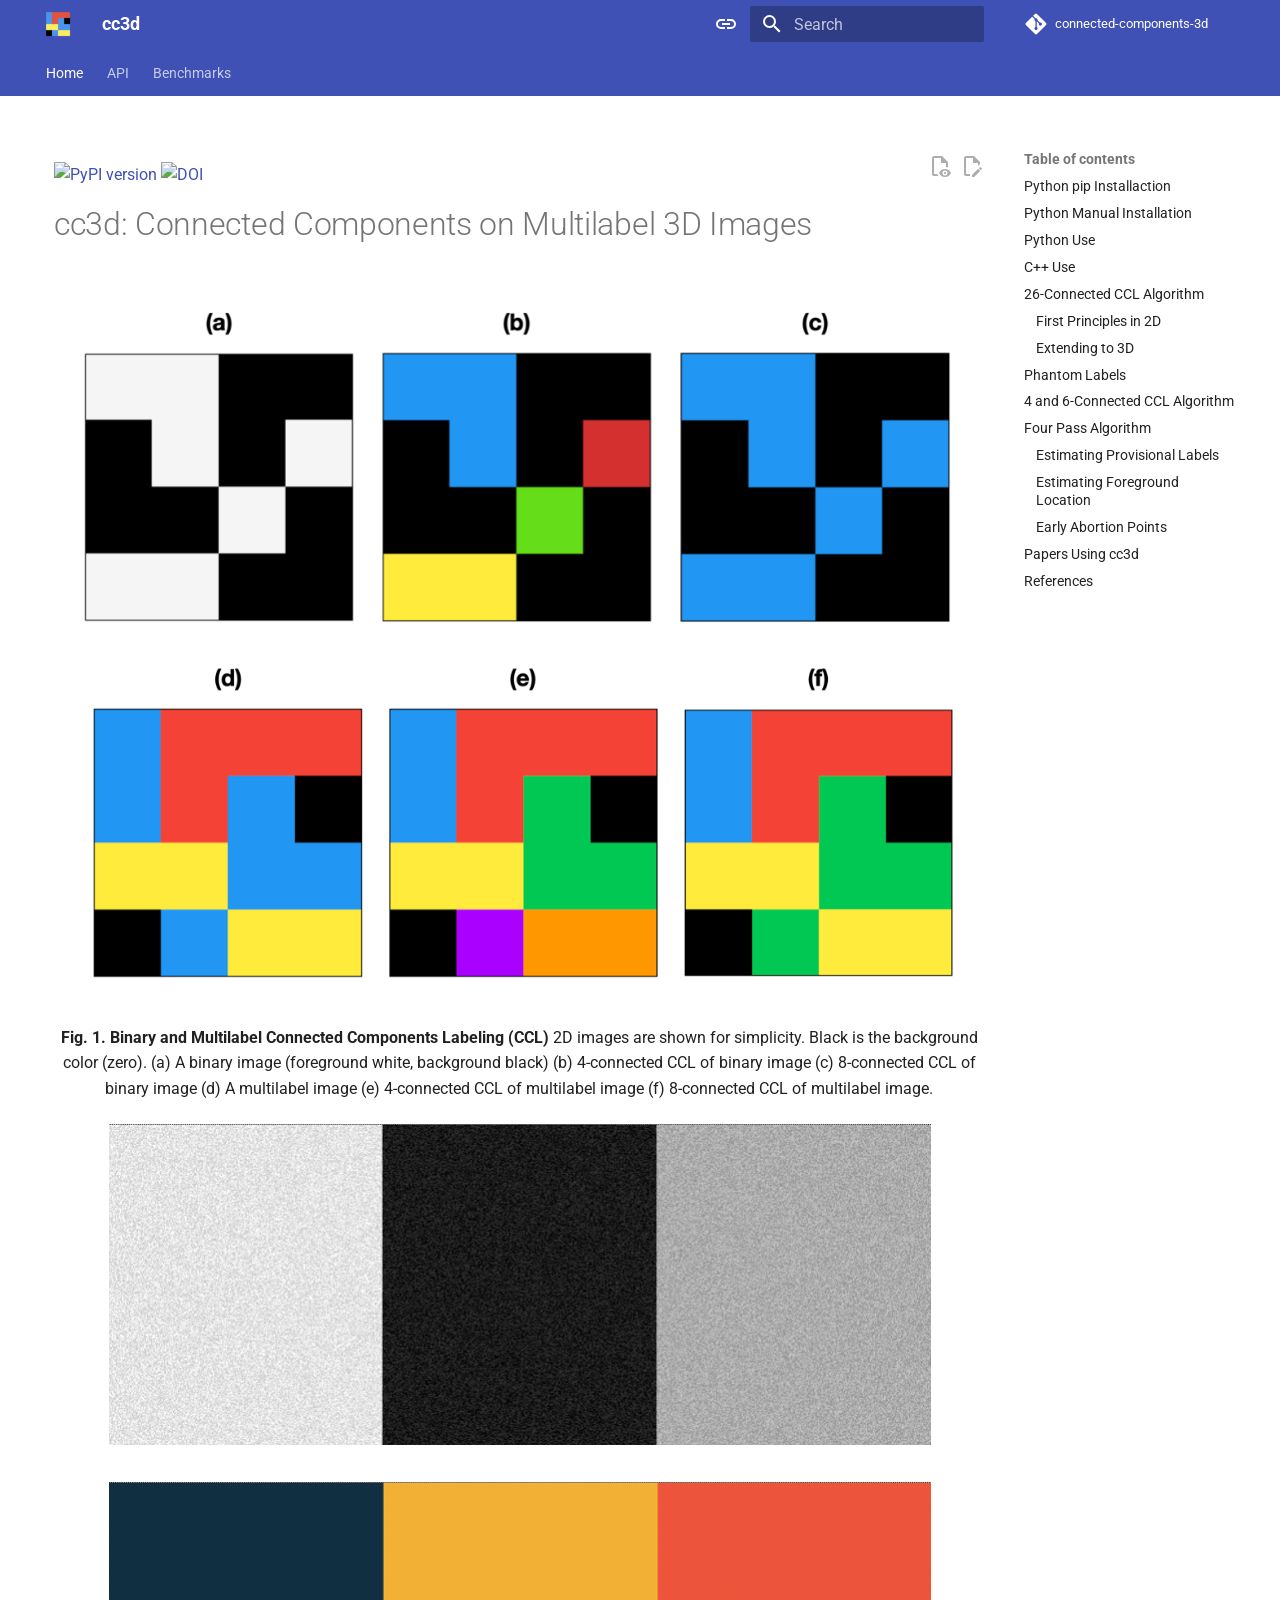
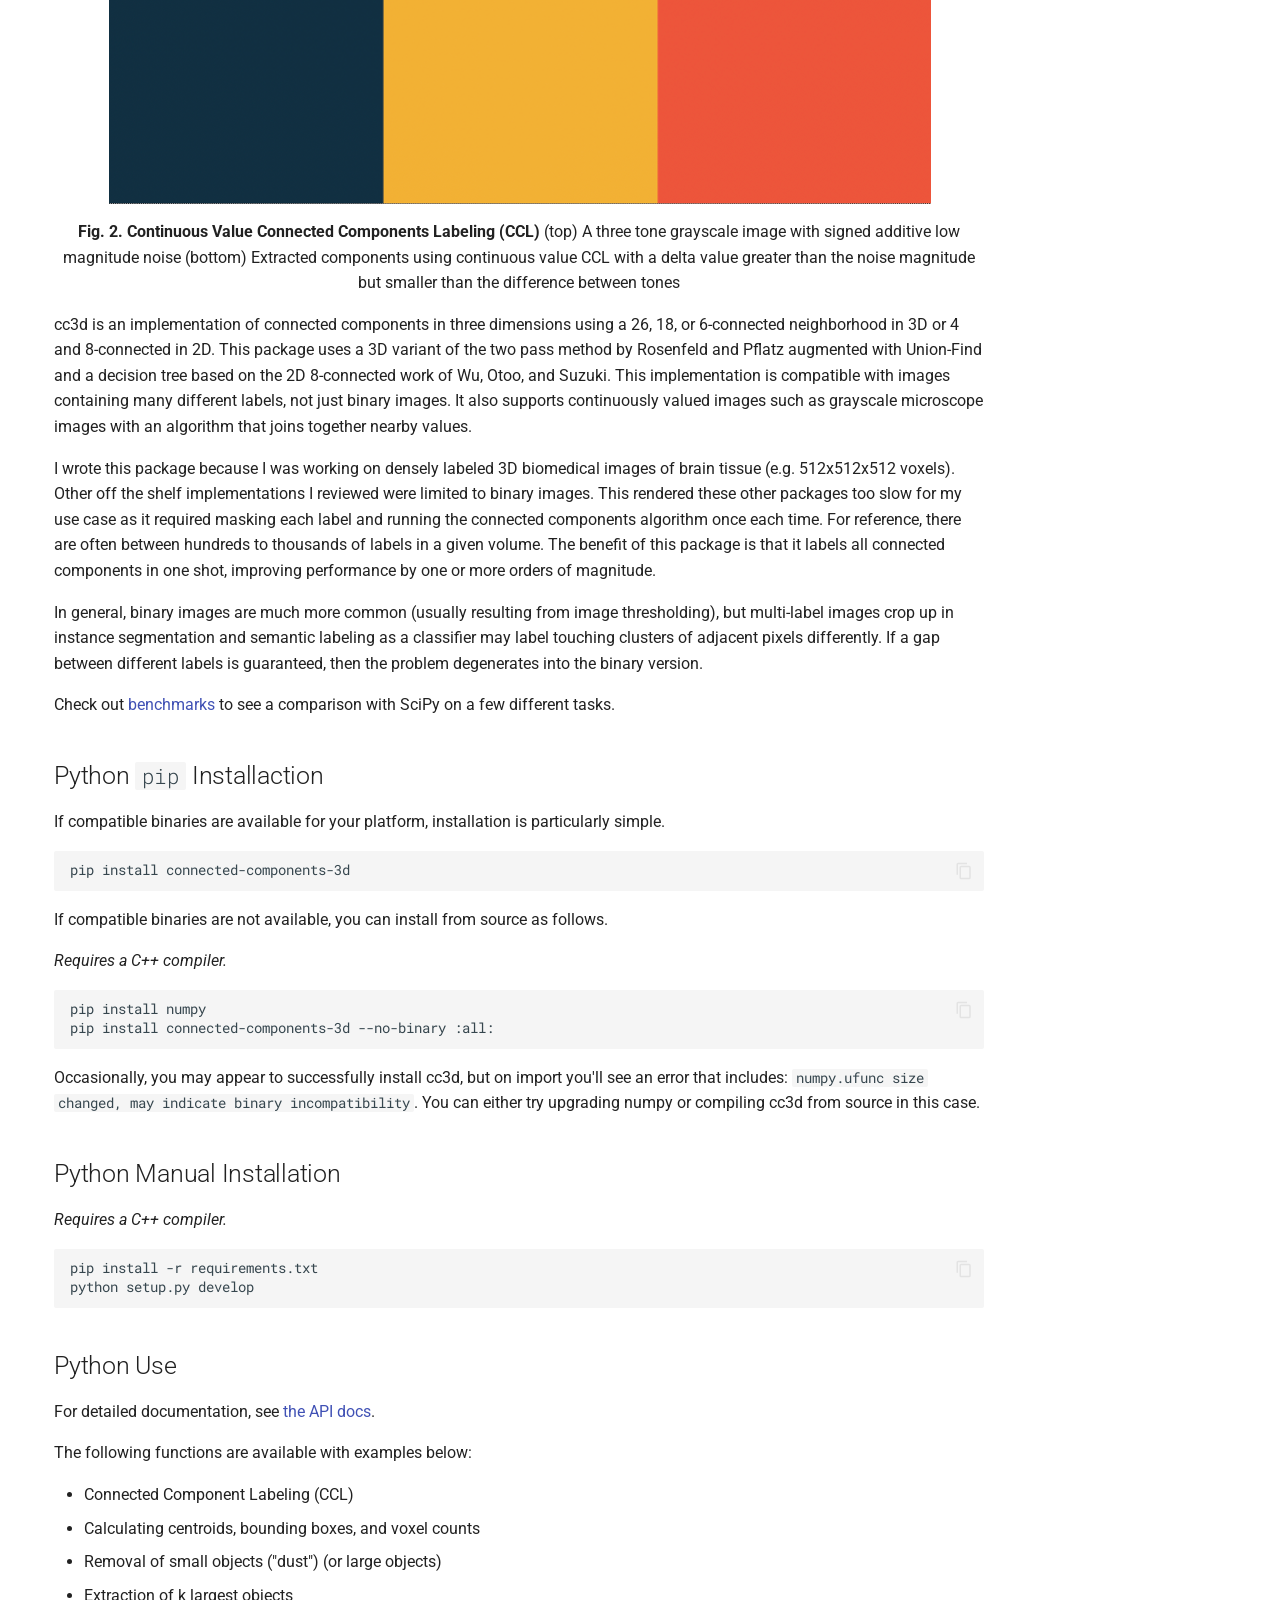
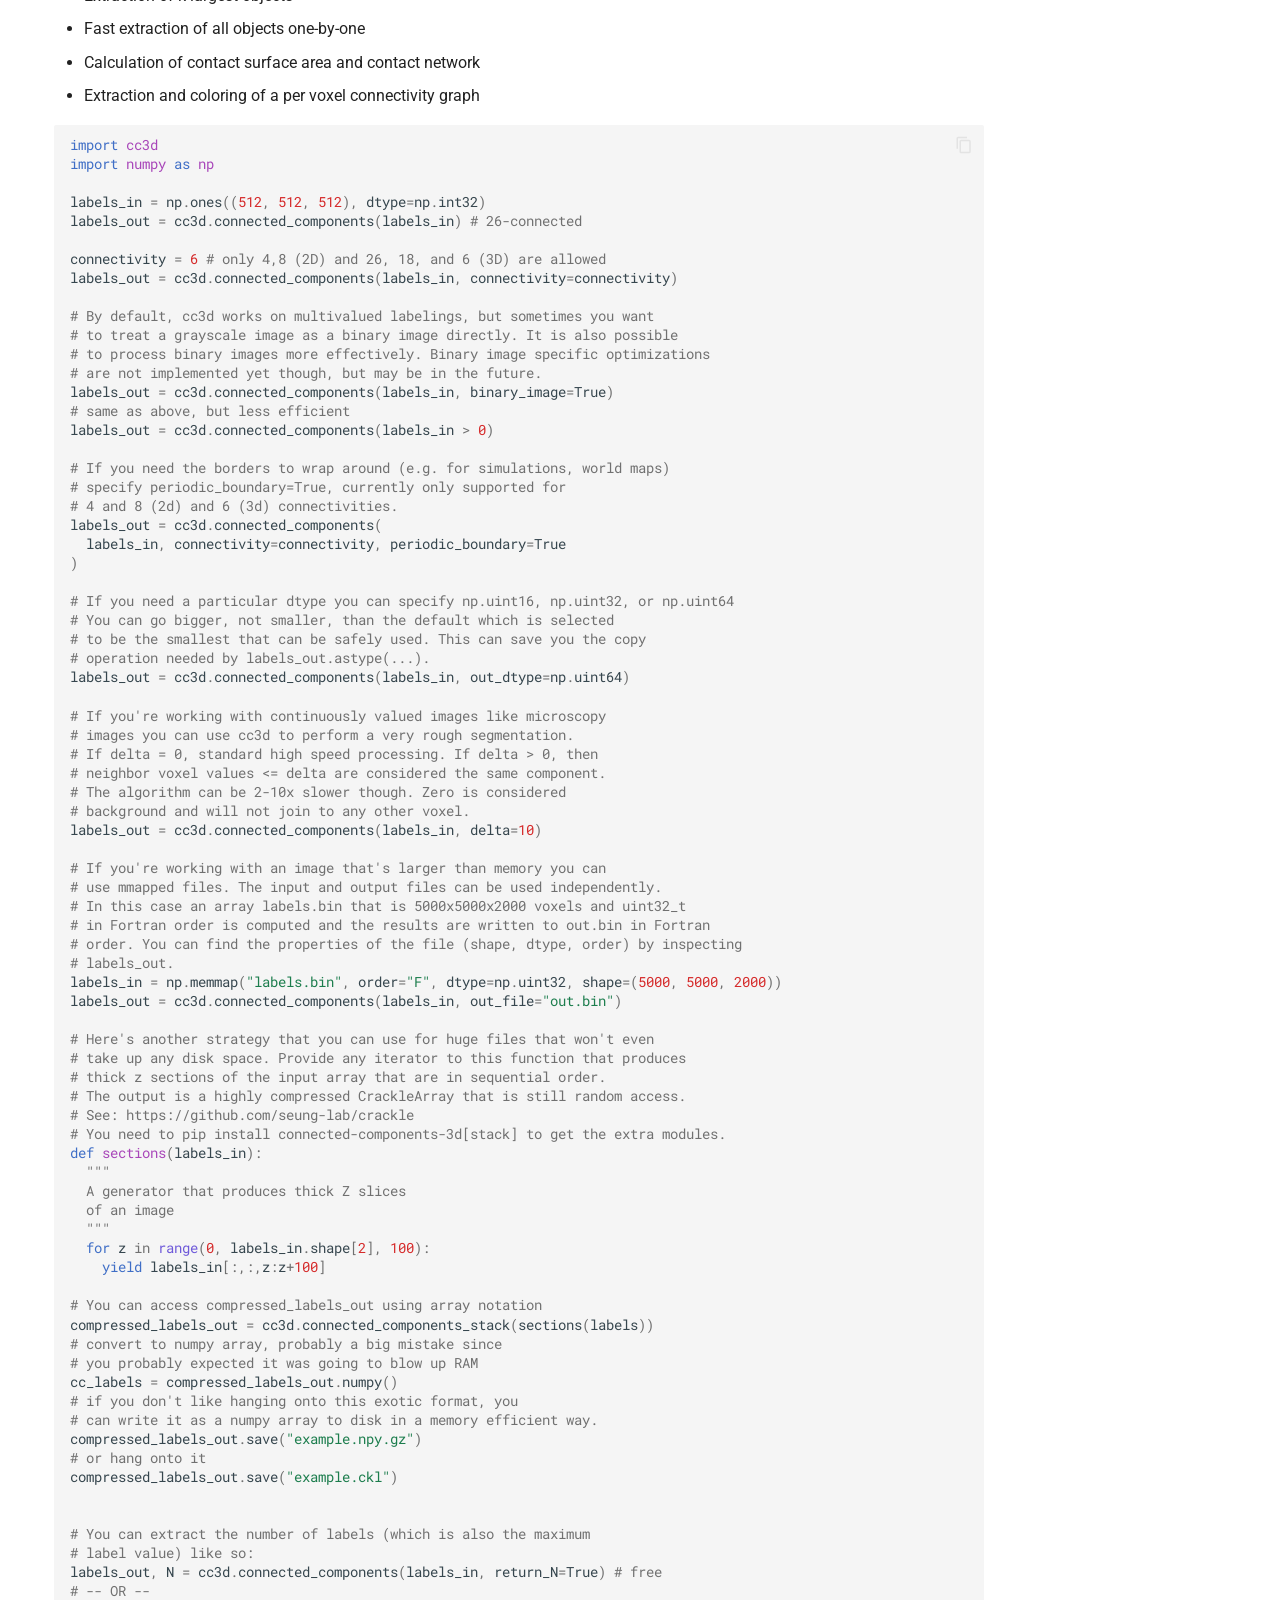
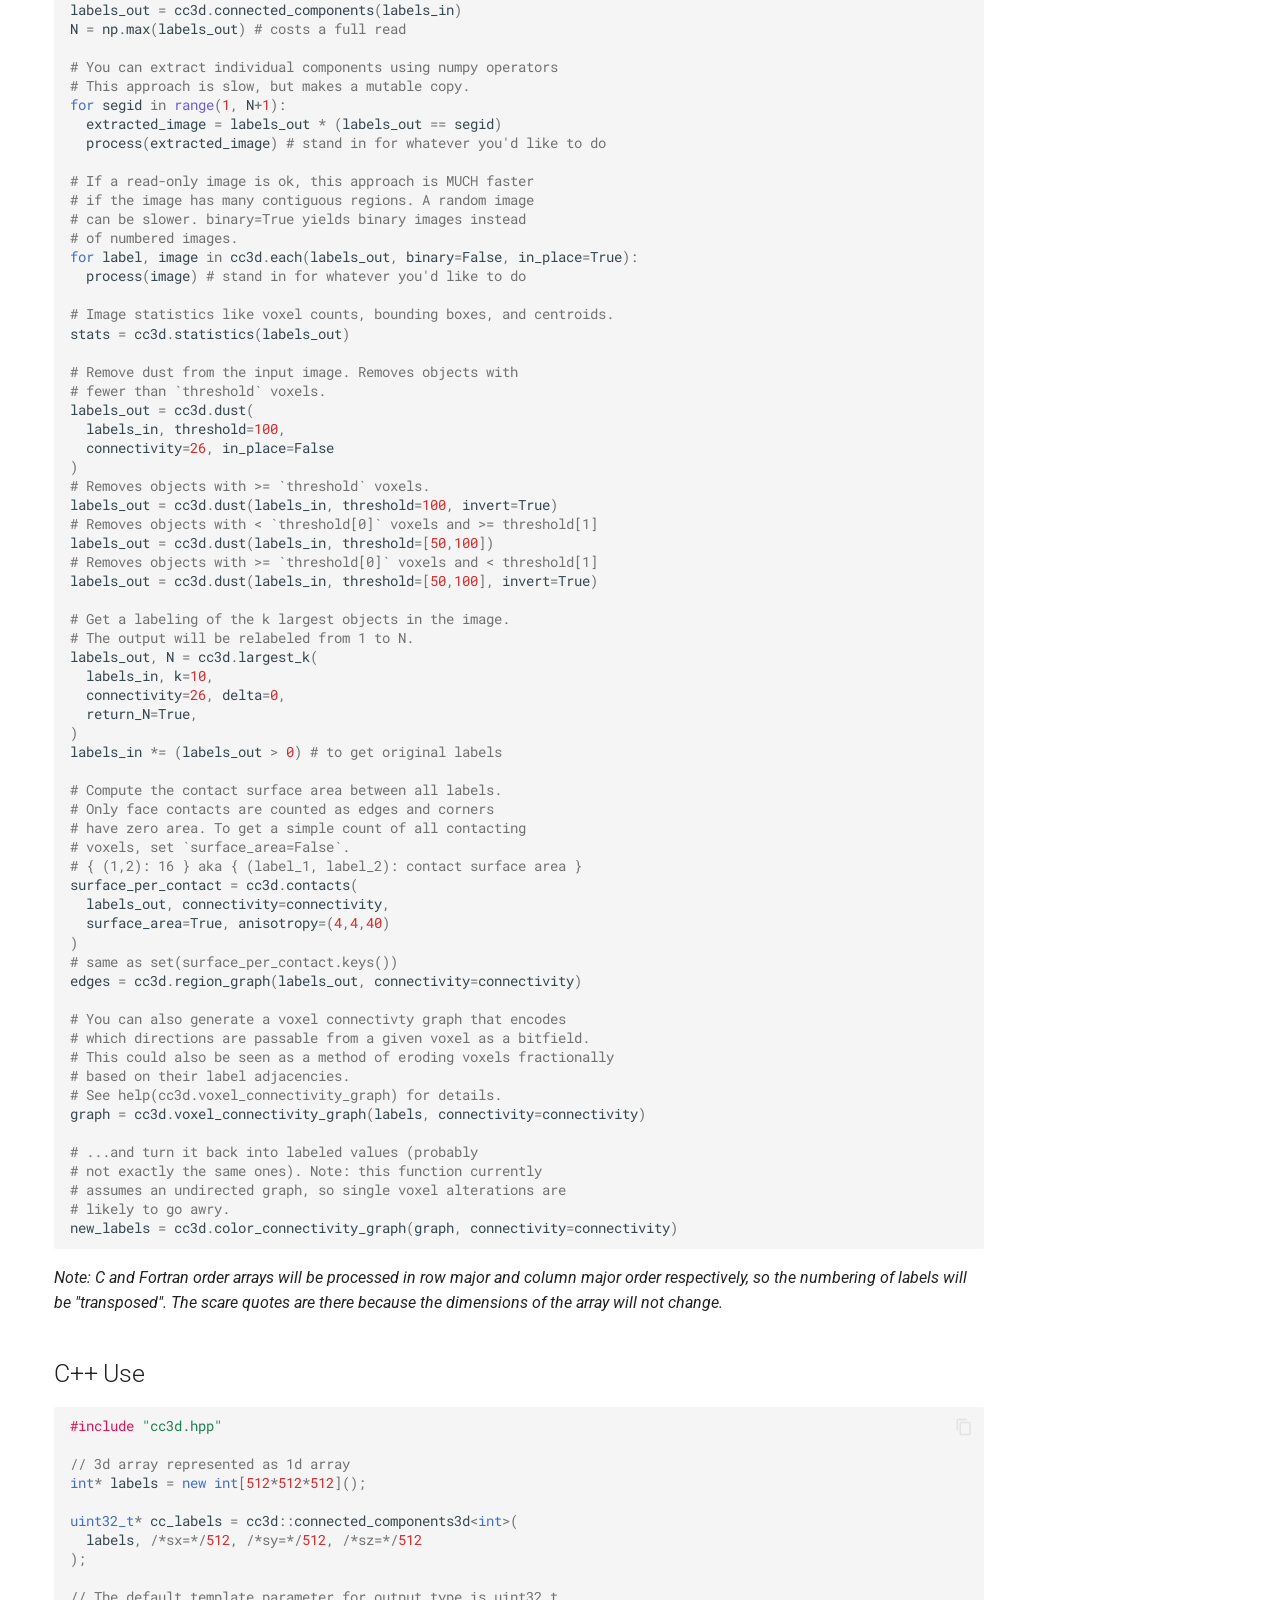
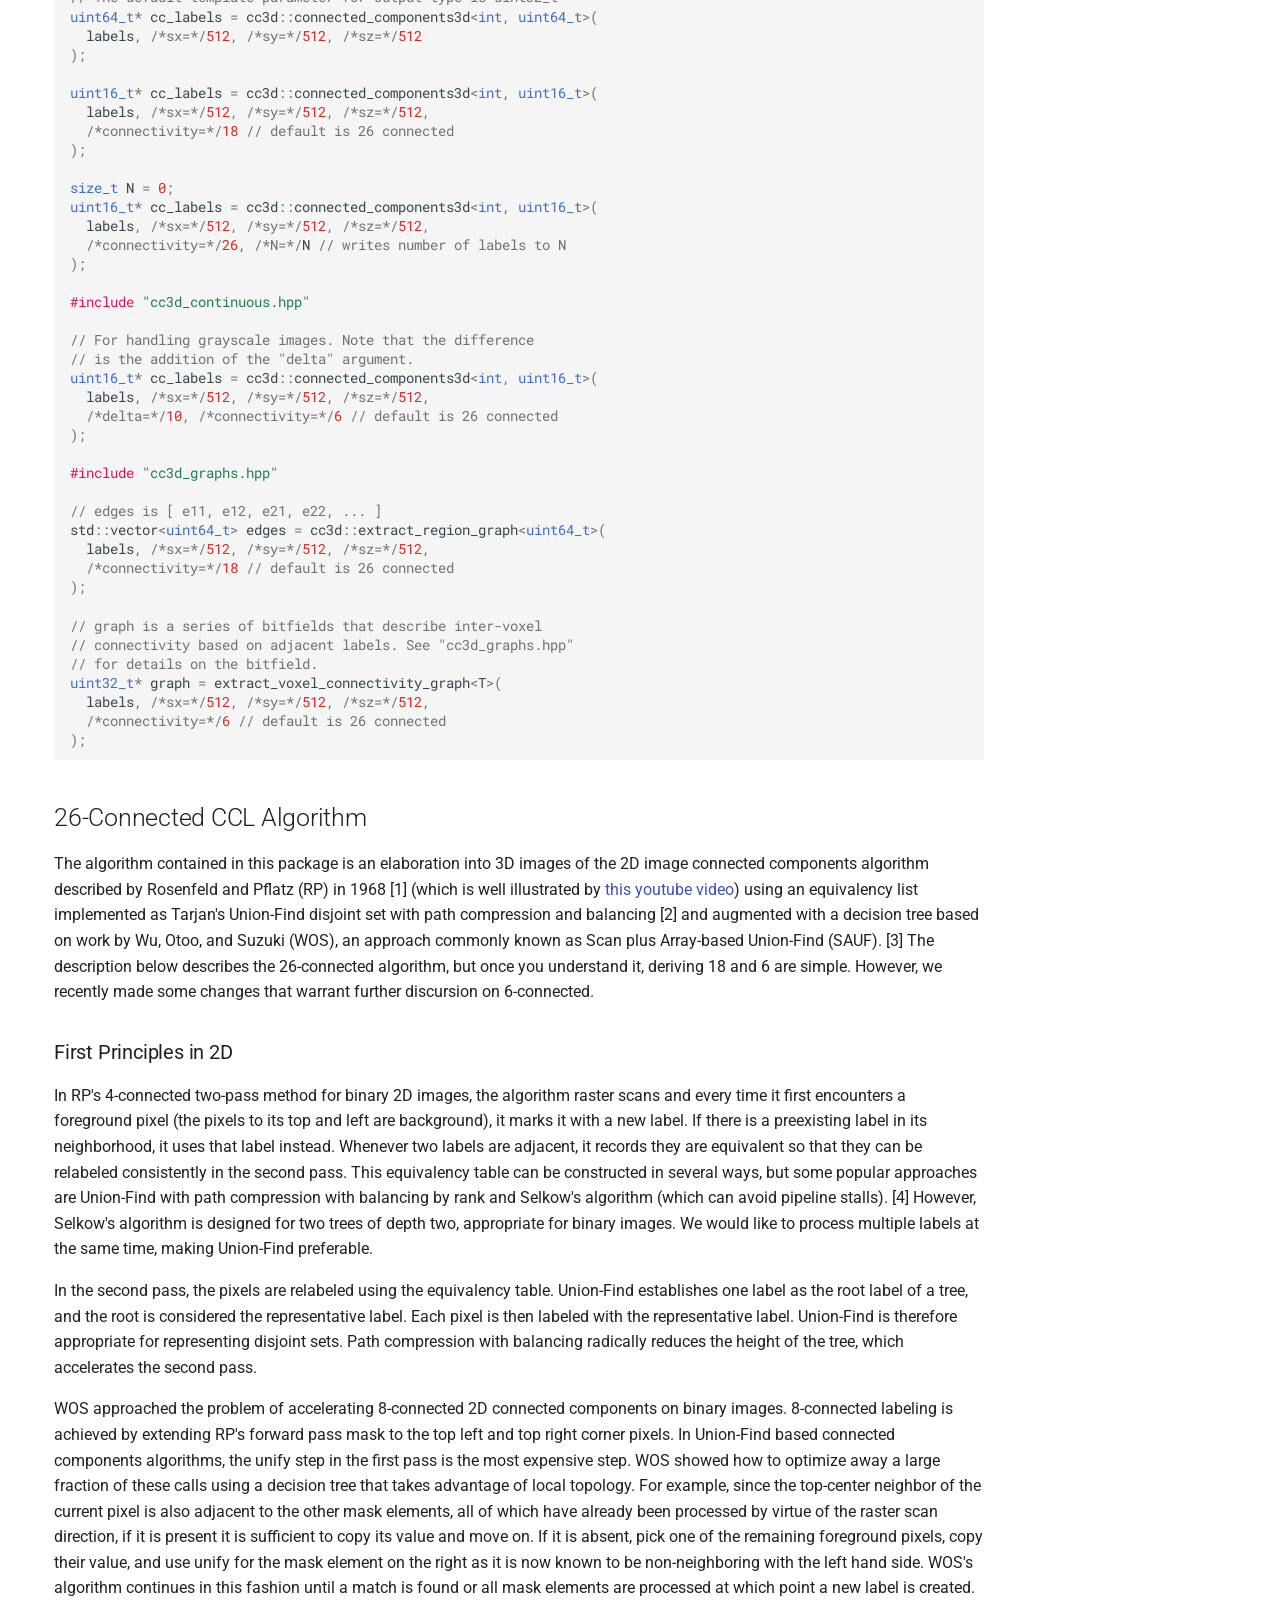
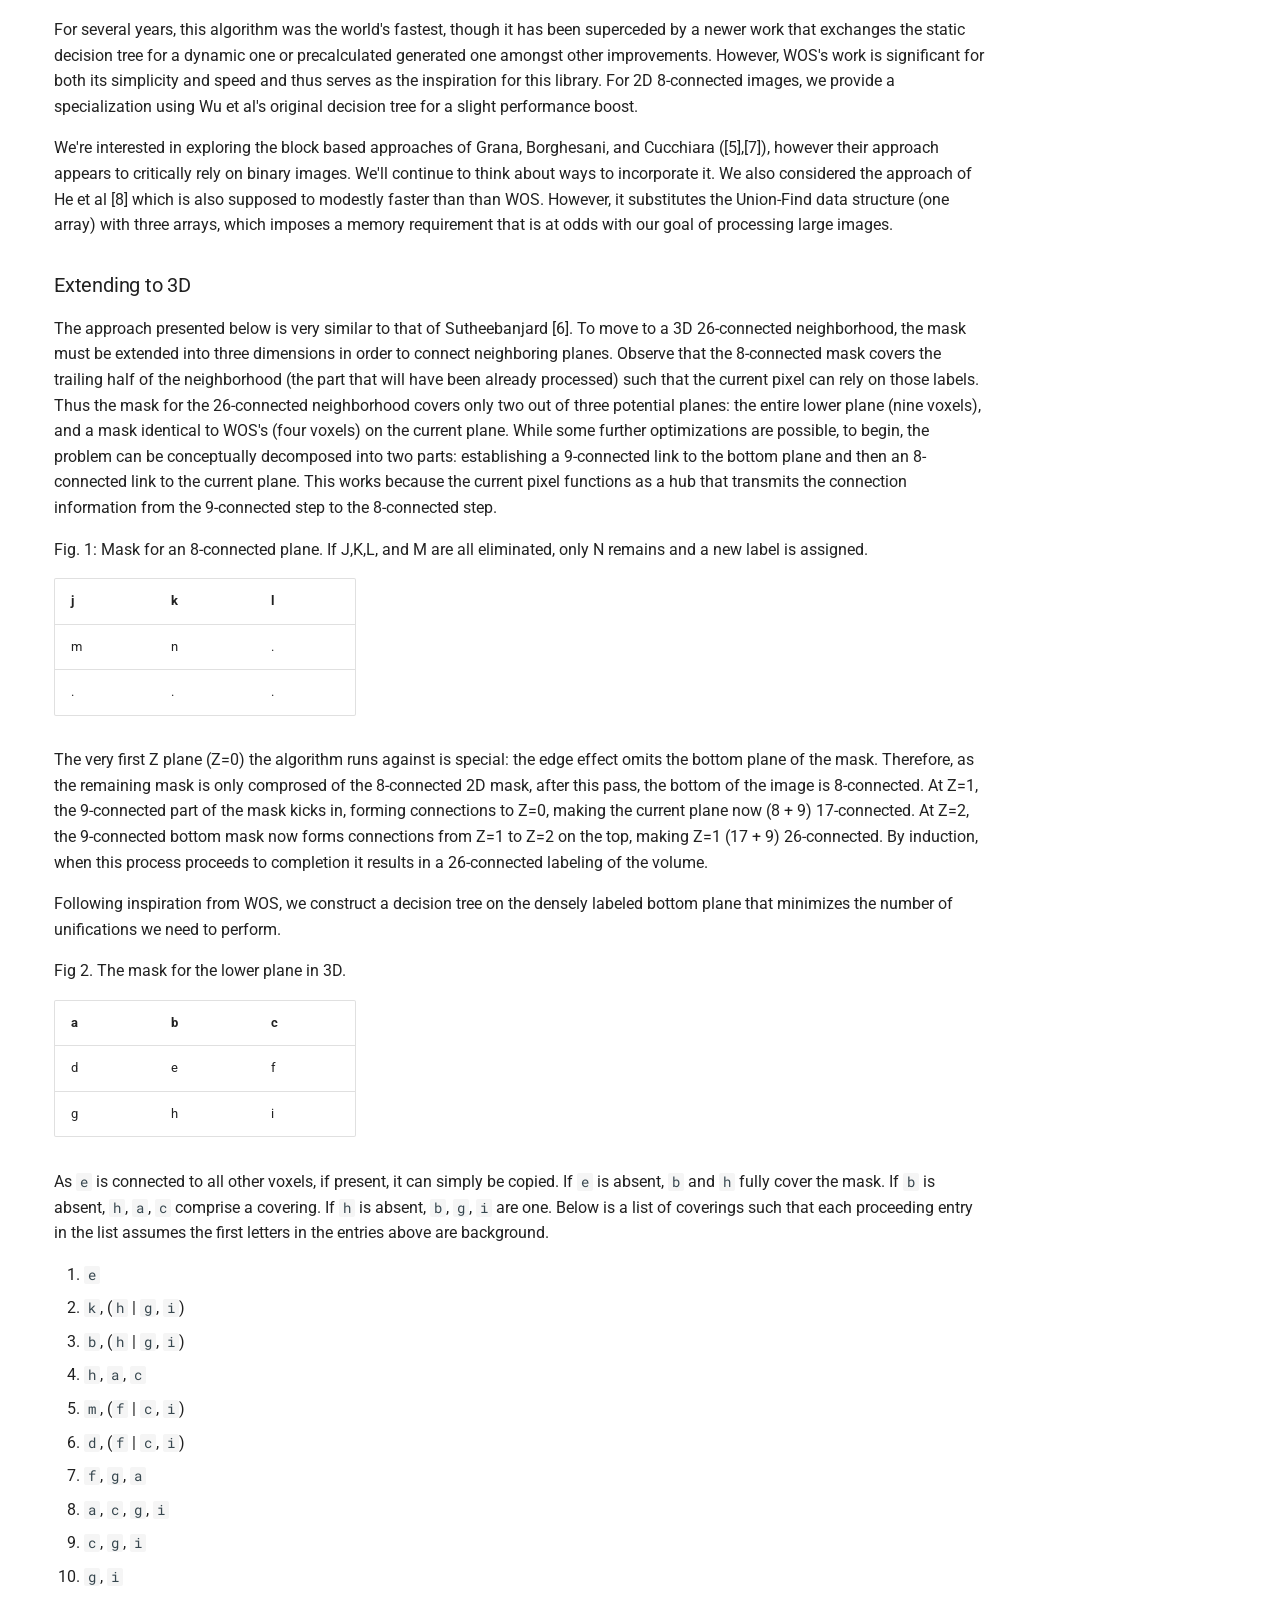
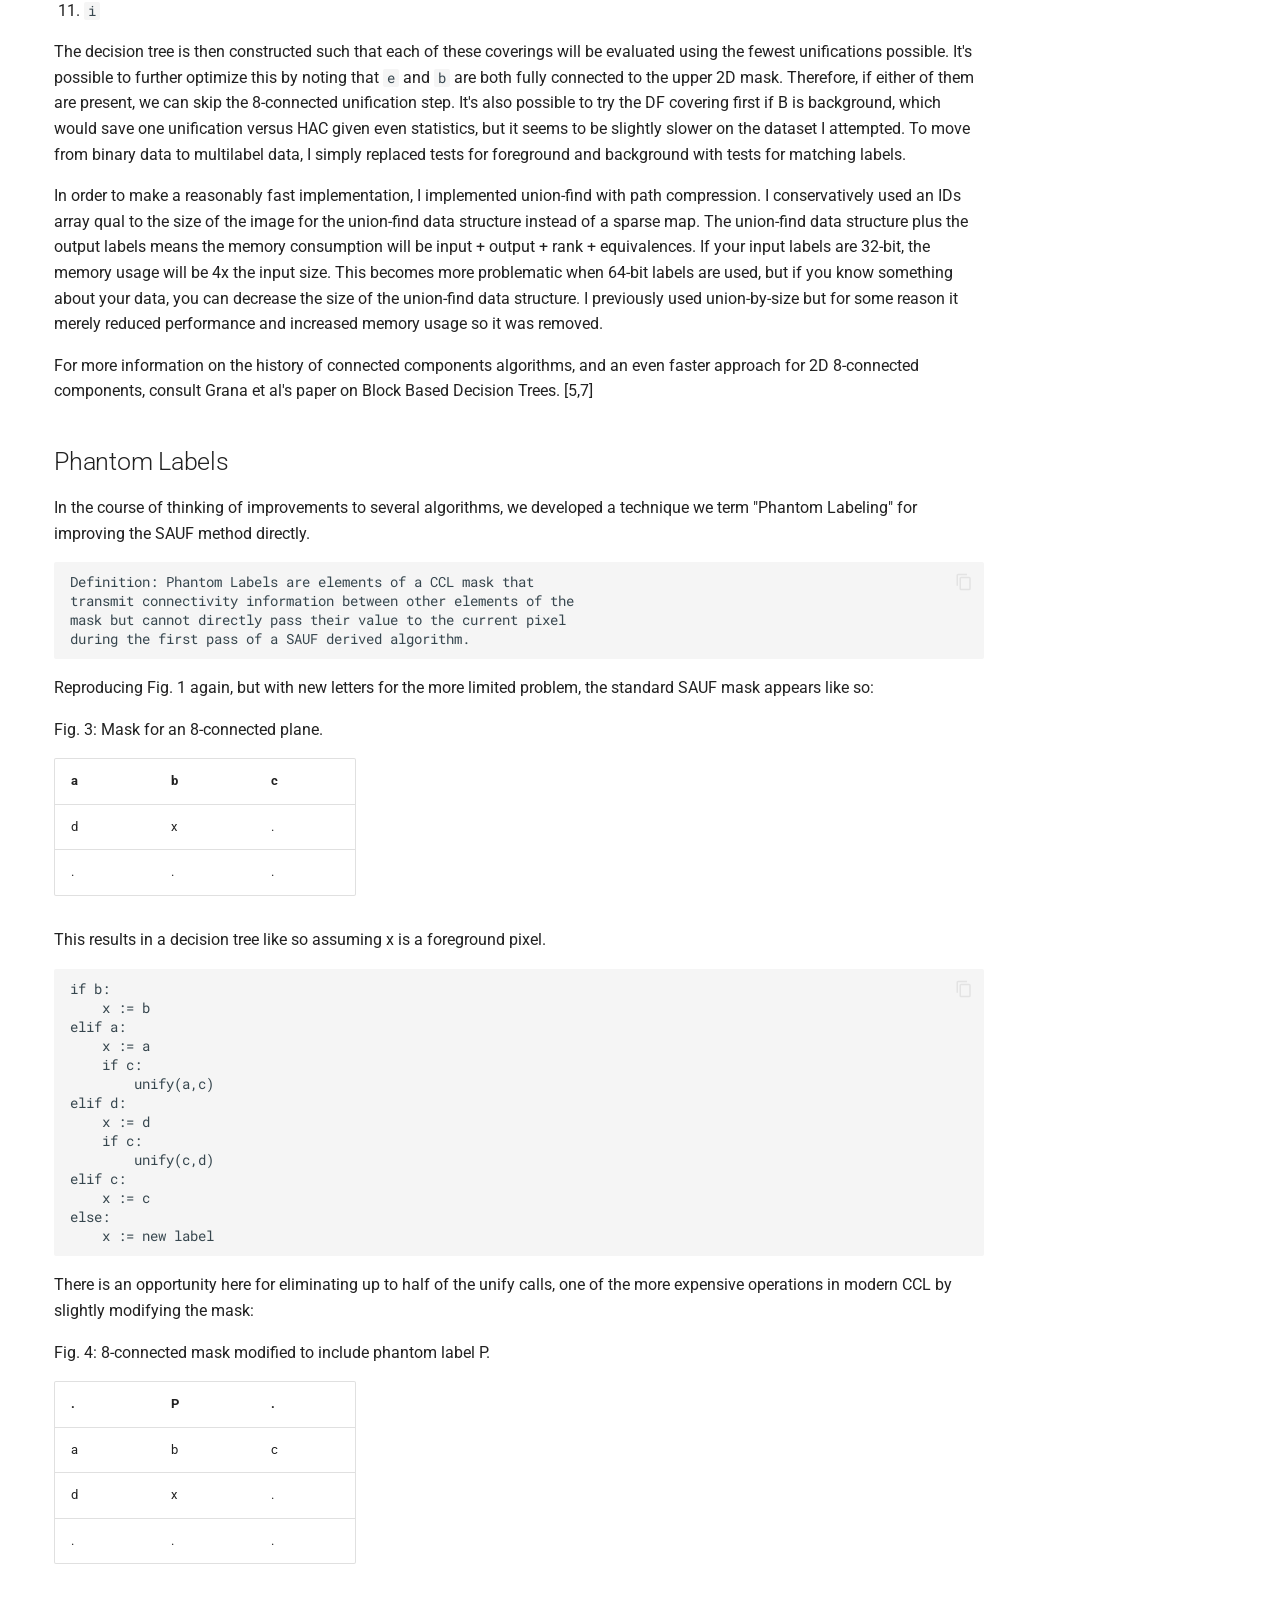
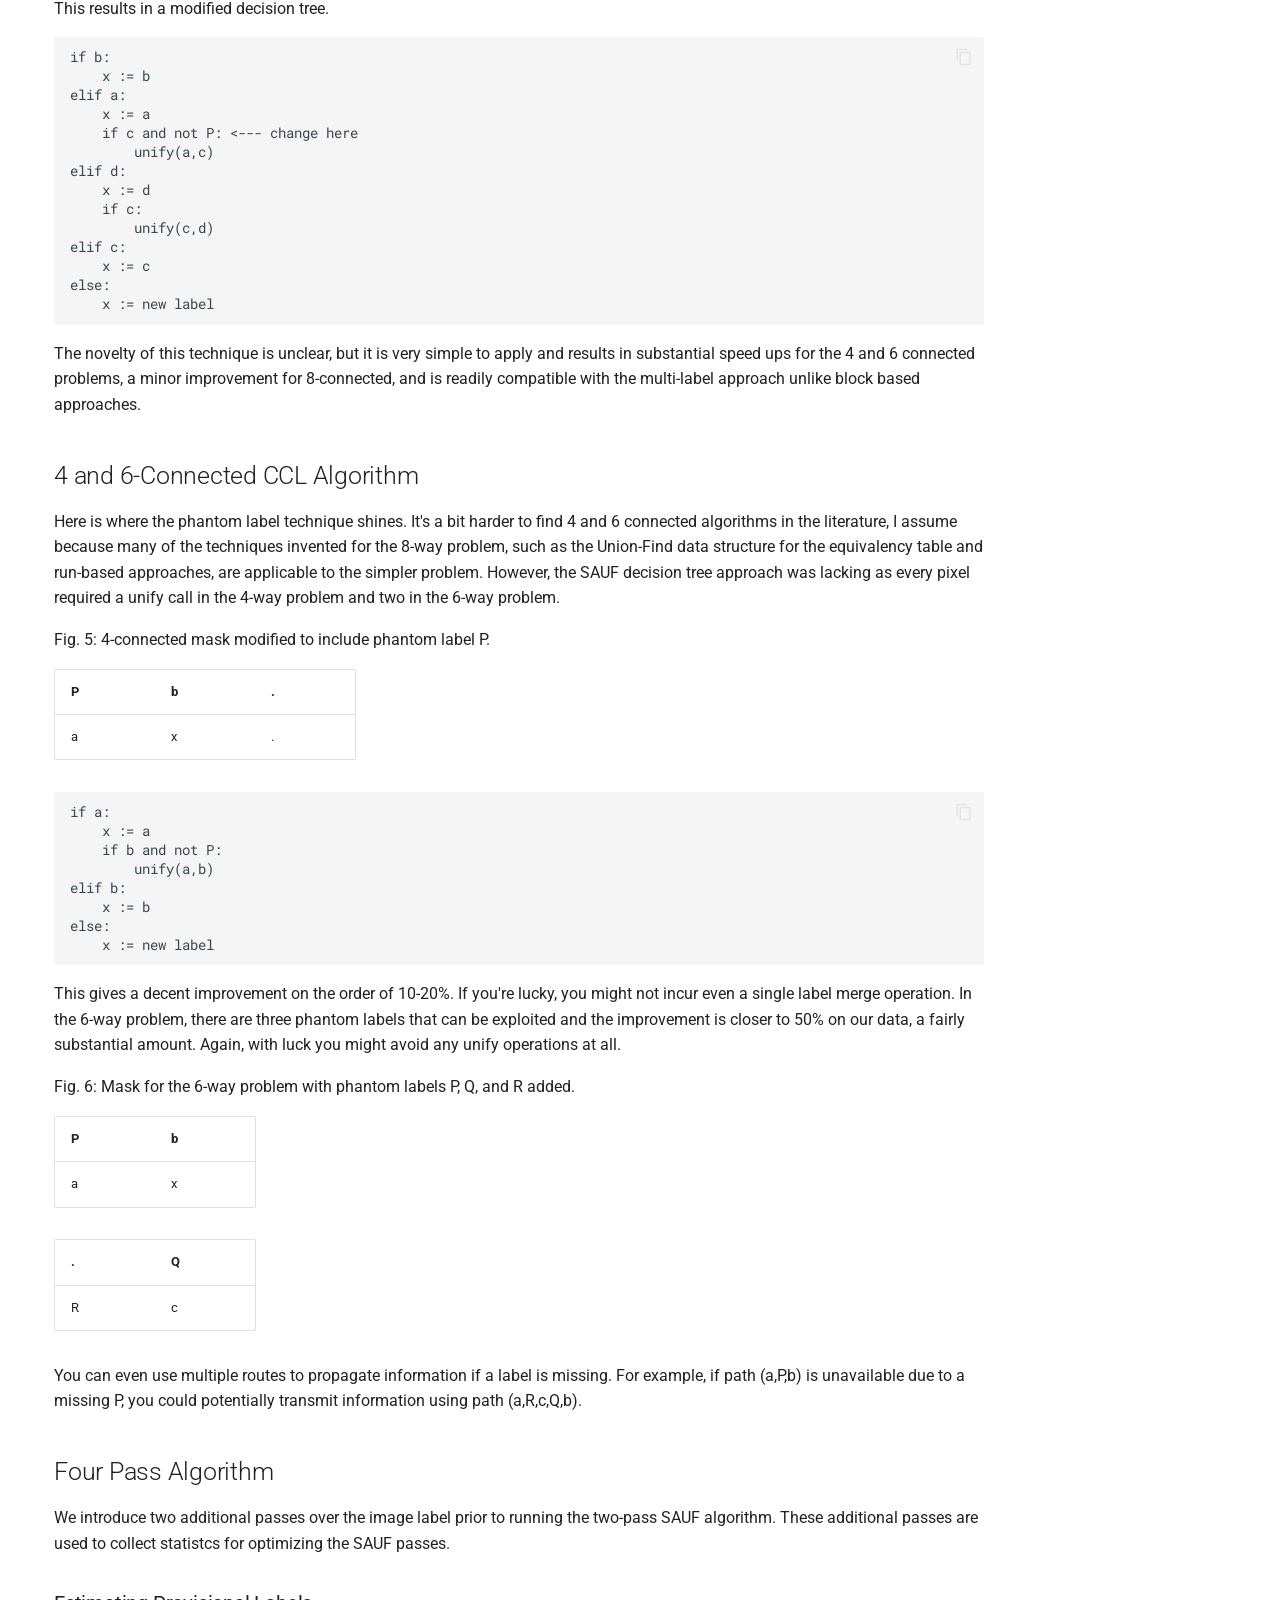
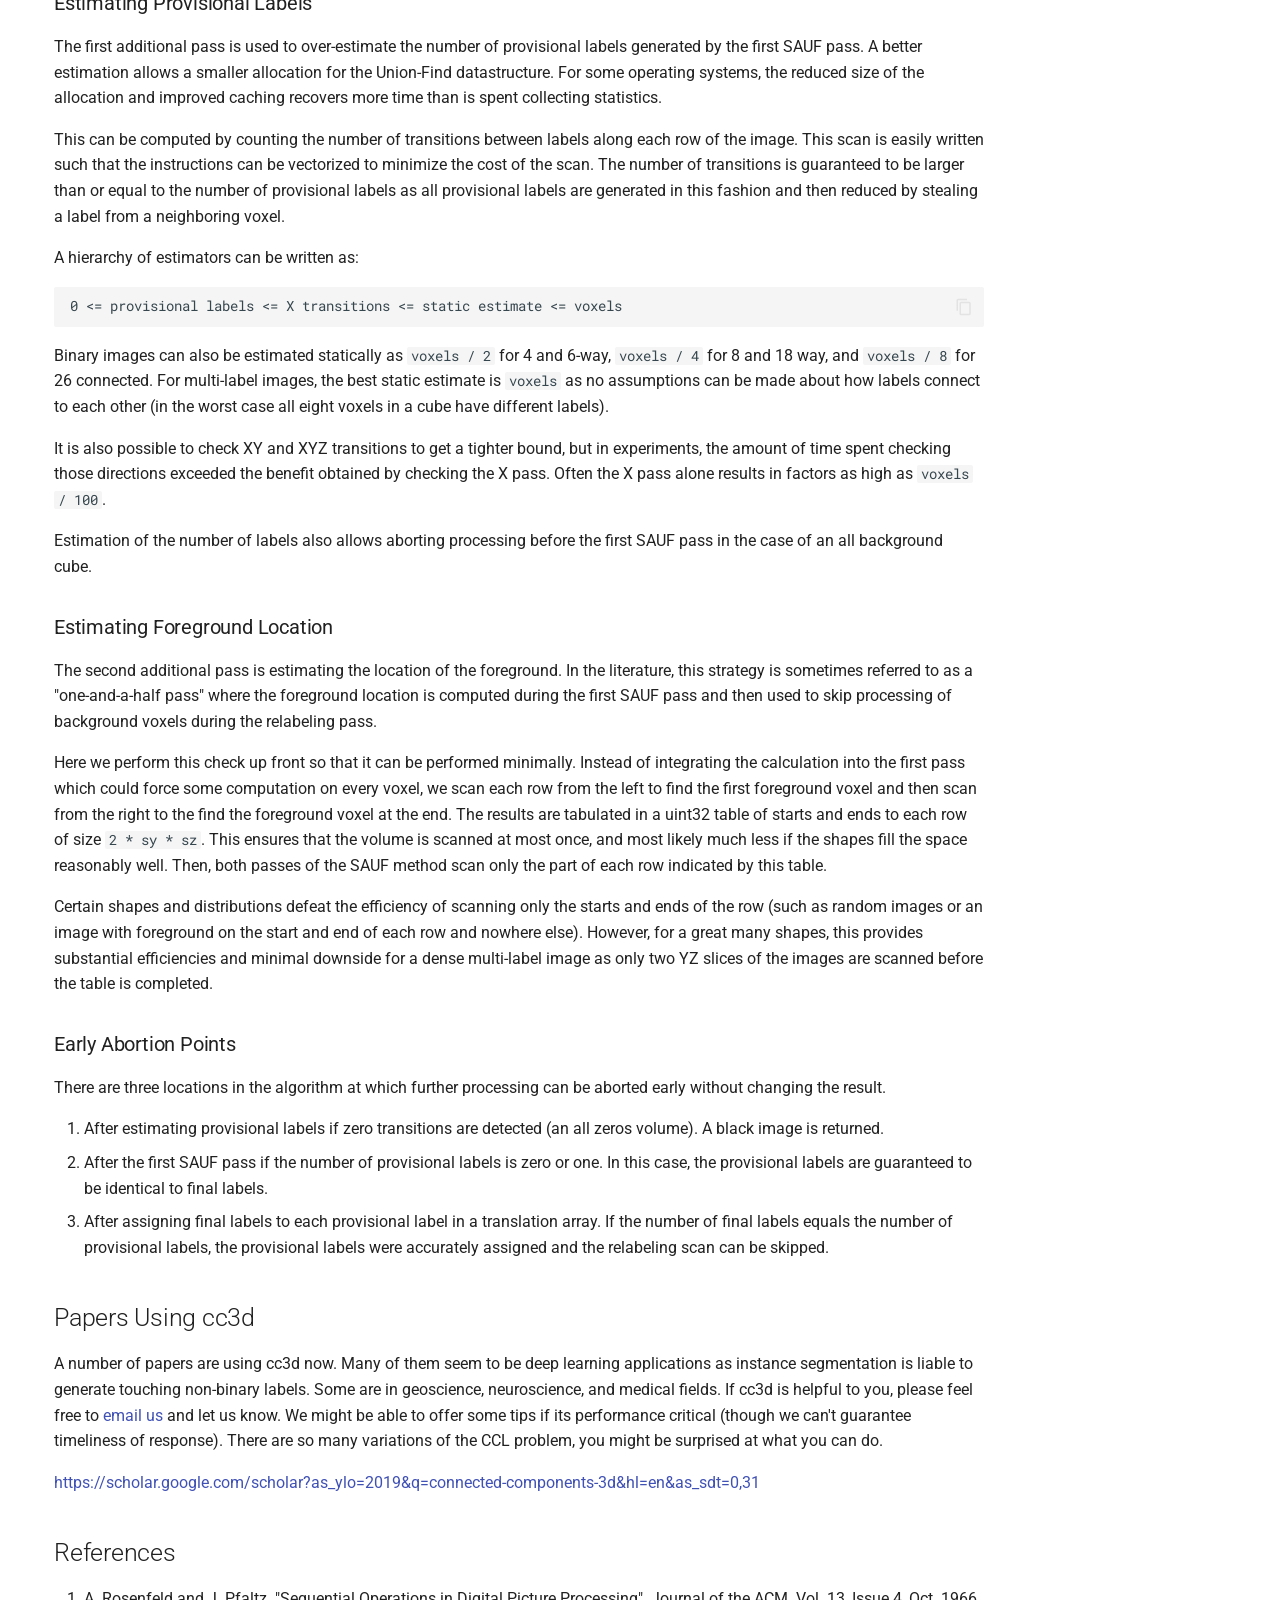
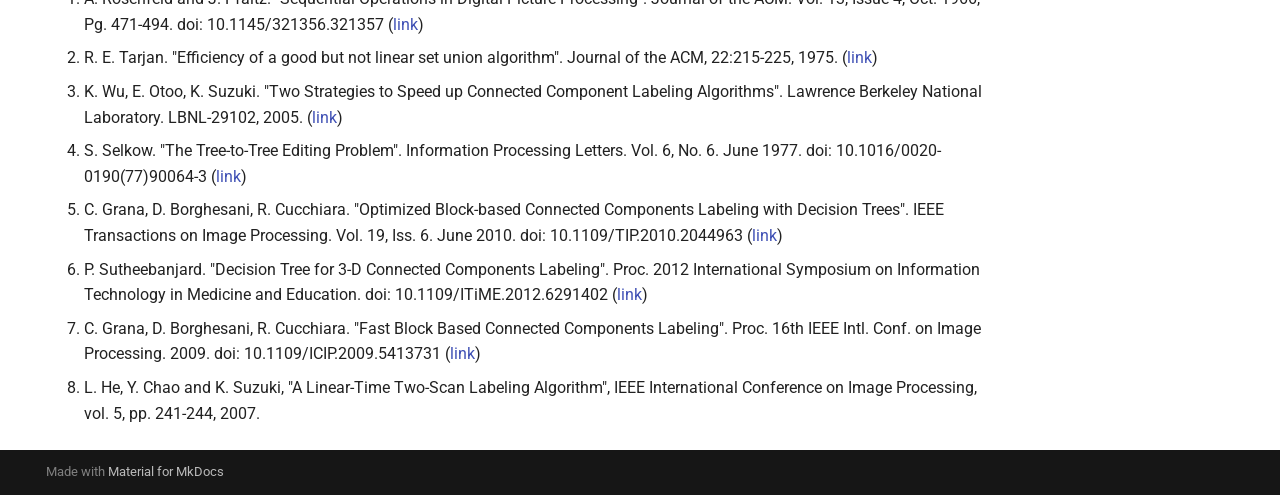
==== commit f11fea1c: "Deployed aa91345 with MkDocs version: 1.6.1" ====
--- a/index.html
+++ b/index.html
@@ -24,6 +24,9 @@
     
       <link rel="stylesheet" href="assets/stylesheets/main.342714a4.min.css">
       
+        
+        <link rel="stylesheet" href="assets/stylesheets/palette.06af60db.min.css">
+      
       
 
 
@@ -55,7 +58,14 @@
   </head>
   
   
-    <body dir="ltr">
+    
+    
+      
+    
+    
+    
+    
+    <body dir="ltr" data-md-color-scheme="default" data-md-color-primary="indigo" data-md-color-accent="indigo">
   
     
     <input class="md-toggle" data-md-toggle="drawer" type="checkbox" id="__drawer" autocomplete="off">
@@ -103,6 +113,42 @@
         </div>
       </div>
     </div>
+    
+      
+        <form class="md-header__option" data-md-component="palette">
+  
+    
+    
+    
+    <input class="md-option" data-md-color-media="(prefers-color-scheme)" data-md-color-scheme="default" data-md-color-primary="indigo" data-md-color-accent="indigo"  aria-label="Switch to light mode"  type="radio" name="__palette" id="__palette_0">
+    
+      <label class="md-header__button md-icon" title="Switch to light mode" for="__palette_1" hidden>
+        <svg xmlns="http://www.w3.org/2000/svg" viewBox="0 0 24 24"><path d="M3.9 12c0-1.71 1.39-3.1 3.1-3.1h4V7H7a5 5 0 0 0-5 5 5 5 0 0 0 5 5h4v-1.9H7c-1.71 0-3.1-1.39-3.1-3.1M8 13h8v-2H8zm9-6h-4v1.9h4c1.71 0 3.1 1.39 3.1 3.1s-1.39 3.1-3.1 3.1h-4V17h4a5 5 0 0 0 5-5 5 5 0 0 0-5-5"/></svg>
+      </label>
+    
+  
+    
+    
+    
+    <input class="md-option" data-md-color-media="(prefers-color-scheme: light)" data-md-color-scheme="default" data-md-color-primary="indigo" data-md-color-accent="indigo"  aria-label="Switch to dark mode"  type="radio" name="__palette" id="__palette_1">
+    
+      <label class="md-header__button md-icon" title="Switch to dark mode" for="__palette_2" hidden>
+        <svg xmlns="http://www.w3.org/2000/svg" viewBox="0 0 24 24"><path d="M12 8a4 4 0 0 0-4 4 4 4 0 0 0 4 4 4 4 0 0 0 4-4 4 4 0 0 0-4-4m0 10a6 6 0 0 1-6-6 6 6 0 0 1 6-6 6 6 0 0 1 6 6 6 6 0 0 1-6 6m8-9.31V4h-4.69L12 .69 8.69 4H4v4.69L.69 12 4 15.31V20h4.69L12 23.31 15.31 20H20v-4.69L23.31 12z"/></svg>
+      </label>
+    
+  
+    
+    
+    
+    <input class="md-option" data-md-color-media="(prefers-color-scheme: dark)" data-md-color-scheme="slate" data-md-color-primary="indigo" data-md-color-accent="indigo"  aria-label="Switch to system preference"  type="radio" name="__palette" id="__palette_2">
+    
+      <label class="md-header__button md-icon" title="Switch to system preference" for="__palette_0" hidden>
+        <svg xmlns="http://www.w3.org/2000/svg" viewBox="0 0 24 24"><path d="M12 18c-.89 0-1.74-.2-2.5-.55C11.56 16.5 13 14.42 13 12s-1.44-4.5-3.5-5.45C10.26 6.2 11.11 6 12 6a6 6 0 0 1 6 6 6 6 0 0 1-6 6m8-9.31V4h-4.69L12 .69 8.69 4H4v4.69L.69 12 4 15.31V20h4.69L12 23.31 15.31 20H20v-4.69L23.31 12z"/></svg>
+      </label>
+    
+  
+</form>
+      
     
     
       <script>var palette=__md_get("__palette");if(palette&&palette.color){if("(prefers-color-scheme)"===palette.color.media){var media=matchMedia("(prefers-color-scheme: light)"),input=document.querySelector(media.matches?"[data-md-color-media='(prefers-color-scheme: light)']":"[data-md-color-media='(prefers-color-scheme: dark)']");palette.color.media=input.getAttribute("data-md-color-media"),palette.color.scheme=input.getAttribute("data-md-color-scheme"),palette.color.primary=input.getAttribute("data-md-color-primary"),palette.color.accent=input.getAttribute("data-md-color-accent")}for(var[key,value]of Object.entries(palette.color))document.body.setAttribute("data-md-color-"+key,value)}</script>
--- a/assets/stylesheets/palette.06af60db.min.css
+++ b/assets/stylesheets/palette.06af60db.min.css
@@ -0,0 +1 @@
+@media screen{[data-md-color-scheme=slate]{--md-default-fg-color:hsla(var(--md-hue),15%,90%,0.82);--md-default-fg-color--light:hsla(var(--md-hue),15%,90%,0.56);--md-default-fg-color--lighter:hsla(var(--md-hue),15%,90%,0.32);--md-default-fg-color--lightest:hsla(var(--md-hue),15%,90%,0.12);--md-default-bg-color:hsla(var(--md-hue),15%,14%,1);--md-default-bg-color--light:hsla(var(--md-hue),15%,14%,0.54);--md-default-bg-color--lighter:hsla(var(--md-hue),15%,14%,0.26);--md-default-bg-color--lightest:hsla(var(--md-hue),15%,14%,0.07);--md-code-fg-color:hsla(var(--md-hue),18%,86%,0.82);--md-code-bg-color:hsla(var(--md-hue),15%,18%,1);--md-code-hl-color:#2977ff;--md-code-hl-color--light:#2977ff1a;--md-code-hl-number-color:#e6695b;--md-code-hl-special-color:#f06090;--md-code-hl-function-color:#c973d9;--md-code-hl-constant-color:#9383e2;--md-code-hl-keyword-color:#6791e0;--md-code-hl-string-color:#2fb170;--md-code-hl-name-color:var(--md-code-fg-color);--md-code-hl-operator-color:var(--md-default-fg-color--light);--md-code-hl-punctuation-color:var(--md-default-fg-color--light);--md-code-hl-comment-color:var(--md-default-fg-color--light);--md-code-hl-generic-color:var(--md-default-fg-color--light);--md-code-hl-variable-color:var(--md-default-fg-color--light);--md-typeset-color:var(--md-default-fg-color);--md-typeset-a-color:var(--md-primary-fg-color);--md-typeset-kbd-color:hsla(var(--md-hue),15%,90%,0.12);--md-typeset-kbd-accent-color:hsla(var(--md-hue),15%,90%,0.2);--md-typeset-kbd-border-color:hsla(var(--md-hue),15%,14%,1);--md-typeset-mark-color:#4287ff4d;--md-typeset-table-color:hsla(var(--md-hue),15%,95%,0.12);--md-typeset-table-color--light:hsla(var(--md-hue),15%,95%,0.035);--md-admonition-fg-color:var(--md-default-fg-color);--md-admonition-bg-color:var(--md-default-bg-color);--md-footer-bg-color:hsla(var(--md-hue),15%,10%,0.87);--md-footer-bg-color--dark:hsla(var(--md-hue),15%,8%,1);--md-shadow-z1:0 0.2rem 0.5rem #0000000d,0 0 0.05rem #0000001a;--md-shadow-z2:0 0.2rem 0.5rem #00000040,0 0 0.05rem #00000040;--md-shadow-z3:0 0.2rem 0.5rem #0006,0 0 0.05rem #00000059;color-scheme:dark}[data-md-color-scheme=slate] img[src$="#gh-light-mode-only"],[data-md-color-scheme=slate] img[src$="#only-light"]{display:none}[data-md-color-scheme=slate][data-md-color-primary=pink]{--md-typeset-a-color:#ed5487}[data-md-color-scheme=slate][data-md-color-primary=purple]{--md-typeset-a-color:#c46fd3}[data-md-color-scheme=slate][data-md-color-primary=deep-purple]{--md-typeset-a-color:#a47bea}[data-md-color-scheme=slate][data-md-color-primary=indigo]{--md-typeset-a-color:#5488e8}[data-md-color-scheme=slate][data-md-color-primary=teal]{--md-typeset-a-color:#00ccb8}[data-md-color-scheme=slate][data-md-color-primary=green]{--md-typeset-a-color:#71c174}[data-md-color-scheme=slate][data-md-color-primary=deep-orange]{--md-typeset-a-color:#ff764d}[data-md-color-scheme=slate][data-md-color-primary=brown]{--md-typeset-a-color:#c1775c}[data-md-color-scheme=slate][data-md-color-primary=black],[data-md-color-scheme=slate][data-md-color-primary=blue-grey],[data-md-color-scheme=slate][data-md-color-primary=grey],[data-md-color-scheme=slate][data-md-color-primary=white]{--md-typeset-a-color:#5e8bde}[data-md-color-switching] *,[data-md-color-switching] :after,[data-md-color-switching] :before{transition-duration:0ms!important}}[data-md-color-accent=red]{--md-accent-fg-color:#ff1947;--md-accent-fg-color--transparent:#ff19471a;--md-accent-bg-color:#fff;--md-accent-bg-color--light:#ffffffb3}[data-md-color-accent=pink]{--md-accent-fg-color:#f50056;--md-accent-fg-color--transparent:#f500561a;--md-accent-bg-color:#fff;--md-accent-bg-color--light:#ffffffb3}[data-md-color-accent=purple]{--md-accent-fg-color:#df41fb;--md-accent-fg-color--transparent:#df41fb1a;--md-accent-bg-color:#fff;--md-accent-bg-color--light:#ffffffb3}[data-md-color-accent=deep-purple]{--md-accent-fg-color:#7c4dff;--md-accent-fg-color--transparent:#7c4dff1a;--md-accent-bg-color:#fff;--md-accent-bg-color--light:#ffffffb3}[data-md-color-accent=indigo]{--md-accent-fg-color:#526cfe;--md-accent-fg-color--transparent:#526cfe1a;--md-accent-bg-color:#fff;--md-accent-bg-color--light:#ffffffb3}[data-md-color-accent=blue]{--md-accent-fg-color:#4287ff;--md-accent-fg-color--transparent:#4287ff1a;--md-accent-bg-color:#fff;--md-accent-bg-color--light:#ffffffb3}[data-md-color-accent=light-blue]{--md-accent-fg-color:#0091eb;--md-accent-fg-color--transparent:#0091eb1a;--md-accent-bg-color:#fff;--md-accent-bg-color--light:#ffffffb3}[data-md-color-accent=cyan]{--md-accent-fg-color:#00bad6;--md-accent-fg-color--transparent:#00bad61a;--md-accent-bg-color:#fff;--md-accent-bg-color--light:#ffffffb3}[data-md-color-accent=teal]{--md-accent-fg-color:#00bda4;--md-accent-fg-color--transparent:#00bda41a;--md-accent-bg-color:#fff;--md-accent-bg-color--light:#ffffffb3}[data-md-color-accent=green]{--md-accent-fg-color:#00c753;--md-accent-fg-color--transparent:#00c7531a;--md-accent-bg-color:#fff;--md-accent-bg-color--light:#ffffffb3}[data-md-color-accent=light-green]{--md-accent-fg-color:#63de17;--md-accent-fg-color--transparent:#63de171a;--md-accent-bg-color:#fff;--md-accent-bg-color--light:#ffffffb3}[data-md-color-accent=lime]{--md-accent-fg-color:#b0eb00;--md-accent-fg-color--transparent:#b0eb001a;--md-accent-bg-color:#000000de;--md-accent-bg-color--light:#0000008a}[data-md-color-accent=yellow]{--md-accent-fg-color:#ffd500;--md-accent-fg-color--transparent:#ffd5001a;--md-accent-bg-color:#000000de;--md-accent-bg-color--light:#0000008a}[data-md-color-accent=amber]{--md-accent-fg-color:#fa0;--md-accent-fg-color--transparent:#ffaa001a;--md-accent-bg-color:#000000de;--md-accent-bg-color--light:#0000008a}[data-md-color-accent=orange]{--md-accent-fg-color:#ff9100;--md-accent-fg-color--transparent:#ff91001a;--md-accent-bg-color:#000000de;--md-accent-bg-color--light:#0000008a}[data-md-color-accent=deep-orange]{--md-accent-fg-color:#ff6e42;--md-accent-fg-color--transparent:#ff6e421a;--md-accent-bg-color:#fff;--md-accent-bg-color--light:#ffffffb3}[data-md-color-primary=red]{--md-primary-fg-color:#ef5552;--md-primary-fg-color--light:#e57171;--md-primary-fg-color--dark:#e53734;--md-primary-bg-color:#fff;--md-primary-bg-color--light:#ffffffb3}[data-md-color-primary=pink]{--md-primary-fg-color:#e92063;--md-primary-fg-color--light:#ec417a;--md-primary-fg-color--dark:#c3185d;--md-primary-bg-color:#fff;--md-primary-bg-color--light:#ffffffb3}[data-md-color-primary=purple]{--md-primary-fg-color:#ab47bd;--md-primary-fg-color--light:#bb69c9;--md-primary-fg-color--dark:#8c24a8;--md-primary-bg-color:#fff;--md-primary-bg-color--light:#ffffffb3}[data-md-color-primary=deep-purple]{--md-primary-fg-color:#7e56c2;--md-primary-fg-color--light:#9574cd;--md-primary-fg-color--dark:#673ab6;--md-primary-bg-color:#fff;--md-primary-bg-color--light:#ffffffb3}[data-md-color-primary=indigo]{--md-primary-fg-color:#4051b5;--md-primary-fg-color--light:#5d6cc0;--md-primary-fg-color--dark:#303fa1;--md-primary-bg-color:#fff;--md-primary-bg-color--light:#ffffffb3}[data-md-color-primary=blue]{--md-primary-fg-color:#2094f3;--md-primary-fg-color--light:#42a5f5;--md-primary-fg-color--dark:#1975d2;--md-primary-bg-color:#fff;--md-primary-bg-color--light:#ffffffb3}[data-md-color-primary=light-blue]{--md-primary-fg-color:#02a6f2;--md-primary-fg-color--light:#28b5f6;--md-primary-fg-color--dark:#0287cf;--md-primary-bg-color:#fff;--md-primary-bg-color--light:#ffffffb3}[data-md-color-primary=cyan]{--md-primary-fg-color:#00bdd6;--md-primary-fg-color--light:#25c5da;--md-primary-fg-color--dark:#0097a8;--md-primary-bg-color:#fff;--md-primary-bg-color--light:#ffffffb3}[data-md-color-primary=teal]{--md-primary-fg-color:#009485;--md-primary-fg-color--light:#26a699;--md-primary-fg-color--dark:#007a6c;--md-primary-bg-color:#fff;--md-primary-bg-color--light:#ffffffb3}[data-md-color-primary=green]{--md-primary-fg-color:#4cae4f;--md-primary-fg-color--light:#68bb6c;--md-primary-fg-color--dark:#398e3d;--md-primary-bg-color:#fff;--md-primary-bg-color--light:#ffffffb3}[data-md-color-primary=light-green]{--md-primary-fg-color:#8bc34b;--md-primary-fg-color--light:#9ccc66;--md-primary-fg-color--dark:#689f38;--md-primary-bg-color:#fff;--md-primary-bg-color--light:#ffffffb3}[data-md-color-primary=lime]{--md-primary-fg-color:#cbdc38;--md-primary-fg-color--light:#d3e156;--md-primary-fg-color--dark:#b0b52c;--md-primary-bg-color:#000000de;--md-primary-bg-color--light:#0000008a}[data-md-color-primary=yellow]{--md-primary-fg-color:#ffec3d;--md-primary-fg-color--light:#ffee57;--md-primary-fg-color--dark:#fbc02d;--md-primary-bg-color:#000000de;--md-primary-bg-color--light:#0000008a}[data-md-color-primary=amber]{--md-primary-fg-color:#ffc105;--md-primary-fg-color--light:#ffc929;--md-primary-fg-color--dark:#ffa200;--md-primary-bg-color:#000000de;--md-primary-bg-color--light:#0000008a}[data-md-color-primary=orange]{--md-primary-fg-color:#ffa724;--md-primary-fg-color--light:#ffa724;--md-primary-fg-color--dark:#fa8900;--md-primary-bg-color:#000000de;--md-primary-bg-color--light:#0000008a}[data-md-color-primary=deep-orange]{--md-primary-fg-color:#ff6e42;--md-primary-fg-color--light:#ff8a66;--md-primary-fg-color--dark:#f4511f;--md-primary-bg-color:#fff;--md-primary-bg-color--light:#ffffffb3}[data-md-color-primary=brown]{--md-primary-fg-color:#795649;--md-primary-fg-color--light:#8d6e62;--md-primary-fg-color--dark:#5d4037;--md-primary-bg-color:#fff;--md-primary-bg-color--light:#ffffffb3}[data-md-color-primary=grey]{--md-primary-fg-color:#757575;--md-primary-fg-color--light:#9e9e9e;--md-primary-fg-color--dark:#616161;--md-primary-bg-color:#fff;--md-primary-bg-color--light:#ffffffb3;--md-typeset-a-color:#4051b5}[data-md-color-primary=blue-grey]{--md-primary-fg-color:#546d78;--md-primary-fg-color--light:#607c8a;--md-primary-fg-color--dark:#455a63;--md-primary-bg-color:#fff;--md-primary-bg-color--light:#ffffffb3;--md-typeset-a-color:#4051b5}[data-md-color-primary=light-green]:not([data-md-color-scheme=slate]){--md-typeset-a-color:#72ad2e}[data-md-color-primary=lime]:not([data-md-color-scheme=slate]){--md-typeset-a-color:#8b990a}[data-md-color-primary=yellow]:not([data-md-color-scheme=slate]){--md-typeset-a-color:#b8a500}[data-md-color-primary=amber]:not([data-md-color-scheme=slate]){--md-typeset-a-color:#d19d00}[data-md-color-primary=orange]:not([data-md-color-scheme=slate]){--md-typeset-a-color:#e68a00}[data-md-color-primary=white]{--md-primary-fg-color:hsla(var(--md-hue),0%,100%,1);--md-primary-fg-color--light:hsla(var(--md-hue),0%,100%,0.7);--md-primary-fg-color--dark:hsla(var(--md-hue),0%,0%,0.07);--md-primary-bg-color:hsla(var(--md-hue),0%,0%,0.87);--md-primary-bg-color--light:hsla(var(--md-hue),0%,0%,0.54);--md-typeset-a-color:#4051b5}[data-md-color-primary=white] .md-button{color:var(--md-typeset-a-color)}[data-md-color-primary=white] .md-button--primary{background-color:var(--md-typeset-a-color);border-color:var(--md-typeset-a-color);color:hsla(var(--md-hue),0%,100%,1)}@media screen and (min-width:60em){[data-md-color-primary=white] .md-search__form{background-color:hsla(var(--md-hue),0%,0%,.07)}[data-md-color-primary=white] .md-search__form:hover{background-color:hsla(var(--md-hue),0%,0%,.32)}[data-md-color-primary=white] .md-search__input+.md-search__icon{color:hsla(var(--md-hue),0%,0%,.87)}}@media screen and (min-width:76.25em){[data-md-color-primary=white] .md-tabs{border-bottom:.05rem solid #00000012}}[data-md-color-primary=black]{--md-primary-fg-color:hsla(var(--md-hue),15%,9%,1);--md-primary-fg-color--light:hsla(var(--md-hue),15%,9%,0.54);--md-primary-fg-color--dark:hsla(var(--md-hue),15%,9%,1);--md-primary-bg-color:hsla(var(--md-hue),15%,100%,1);--md-primary-bg-color--light:hsla(var(--md-hue),15%,100%,0.7);--md-typeset-a-color:#4051b5}[data-md-color-primary=black] .md-button{color:var(--md-typeset-a-color)}[data-md-color-primary=black] .md-button--primary{background-color:var(--md-typeset-a-color);border-color:var(--md-typeset-a-color);color:hsla(var(--md-hue),0%,100%,1)}[data-md-color-primary=black] .md-header{background-color:hsla(var(--md-hue),15%,9%,1)}@media screen and (max-width:59.984375em){[data-md-color-primary=black] .md-nav__source{background-color:hsla(var(--md-hue),15%,11%,.87)}}@media screen and (max-width:76.234375em){html [data-md-color-primary=black] .md-nav--primary .md-nav__title[for=__drawer]{background-color:hsla(var(--md-hue),15%,9%,1)}}@media screen and (min-width:76.25em){[data-md-color-primary=black] .md-tabs{background-color:hsla(var(--md-hue),15%,9%,1)}}
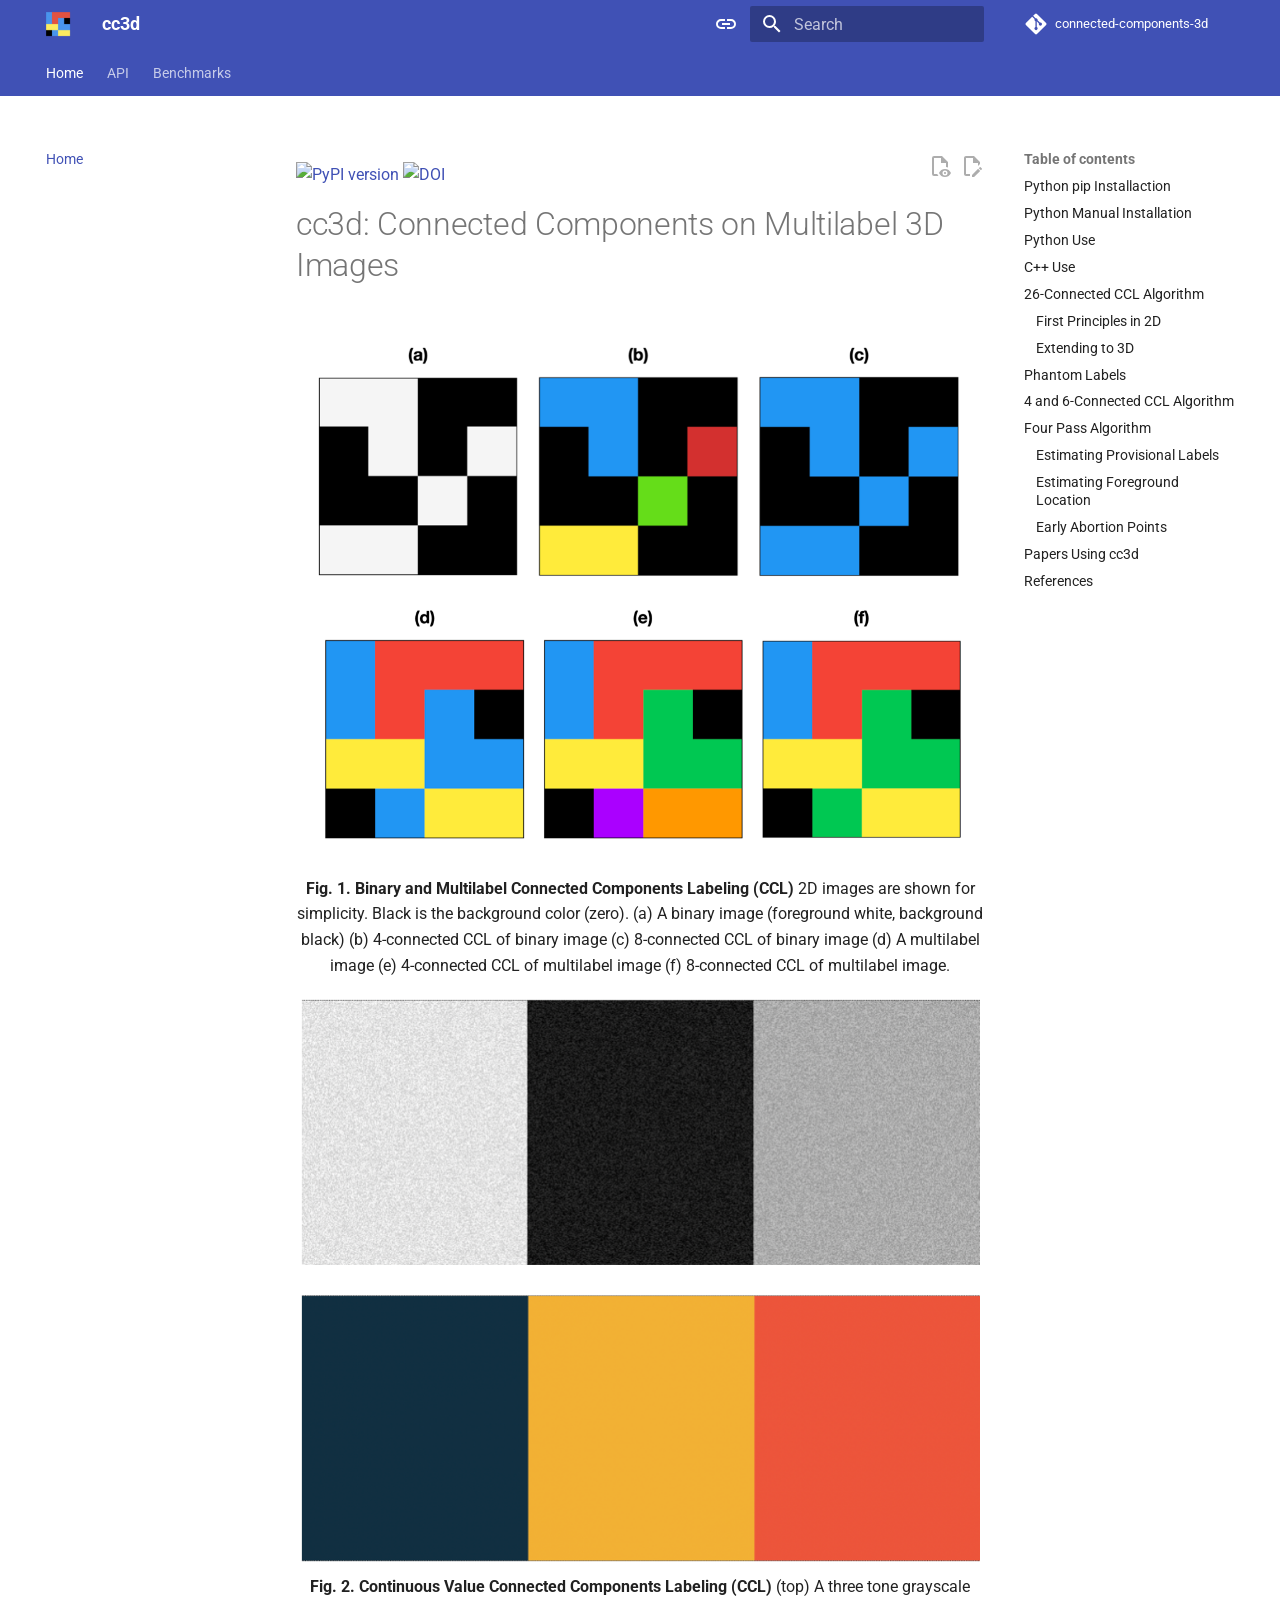
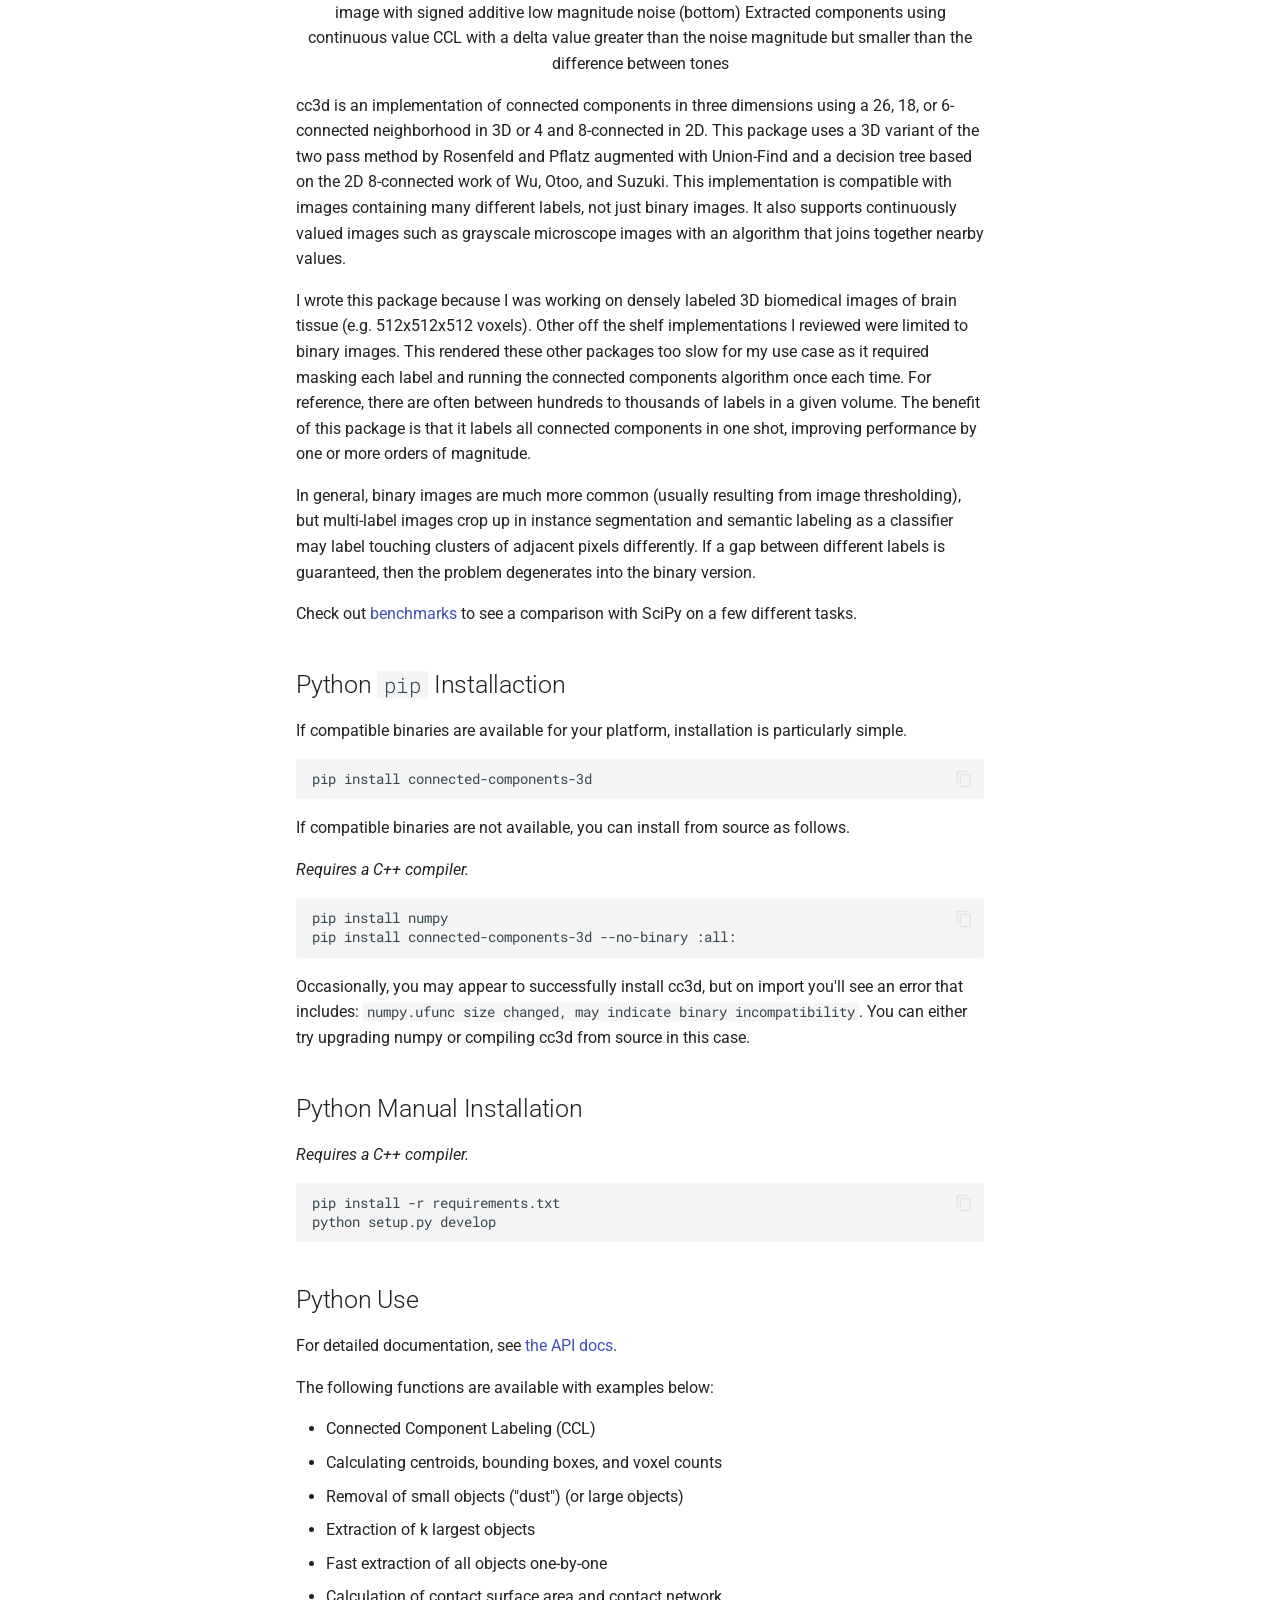
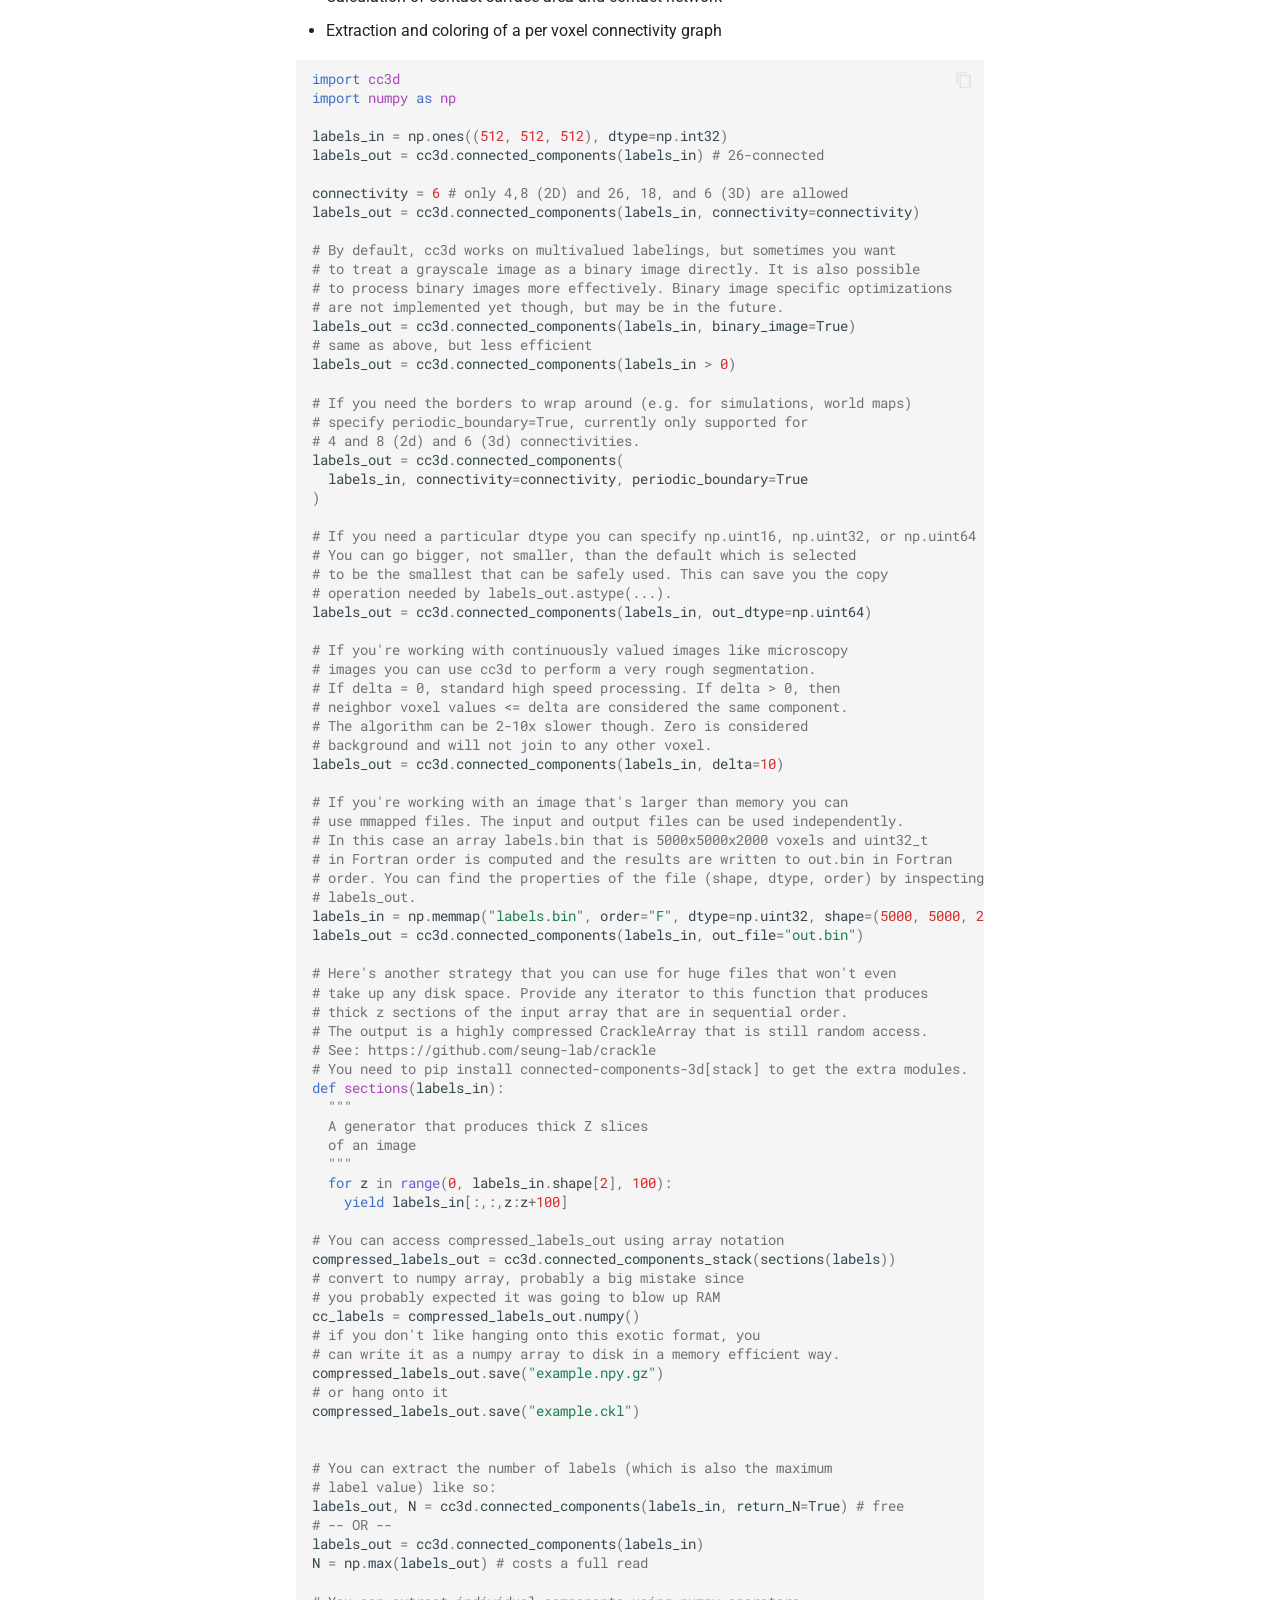
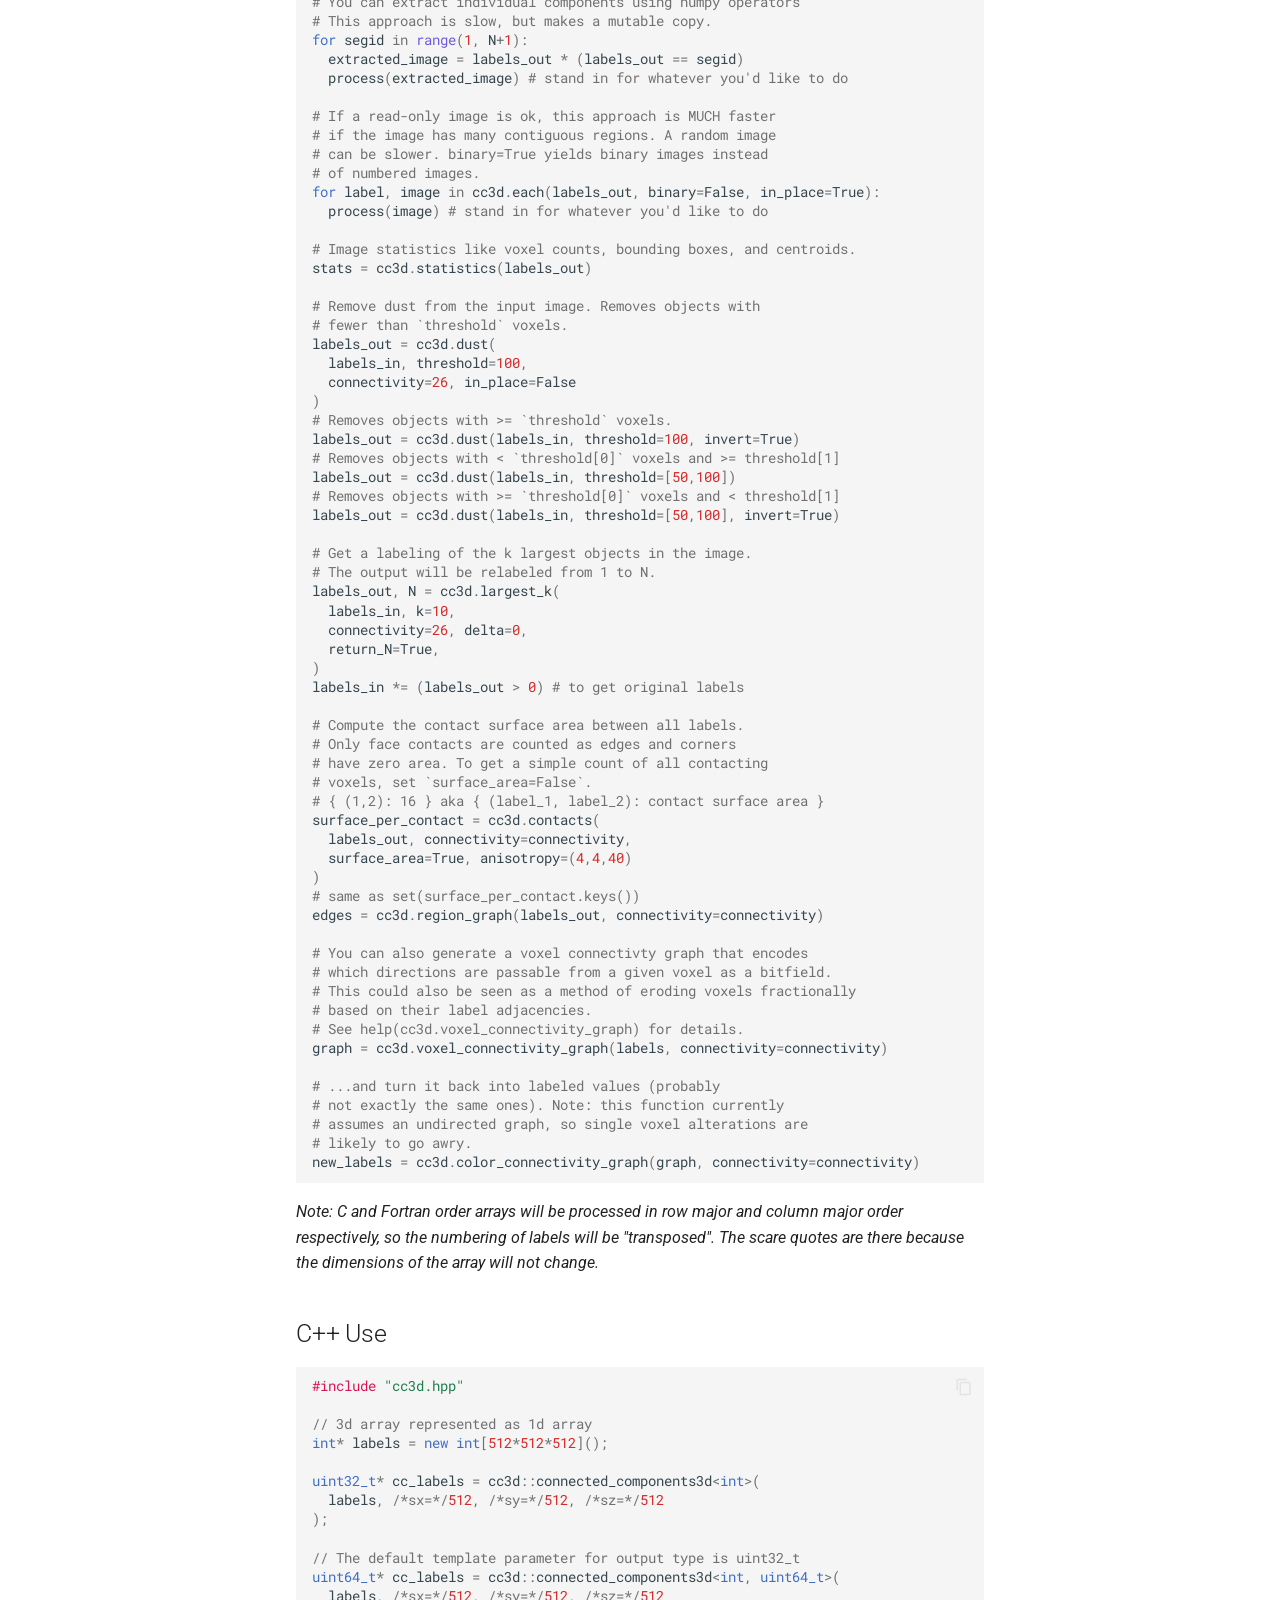
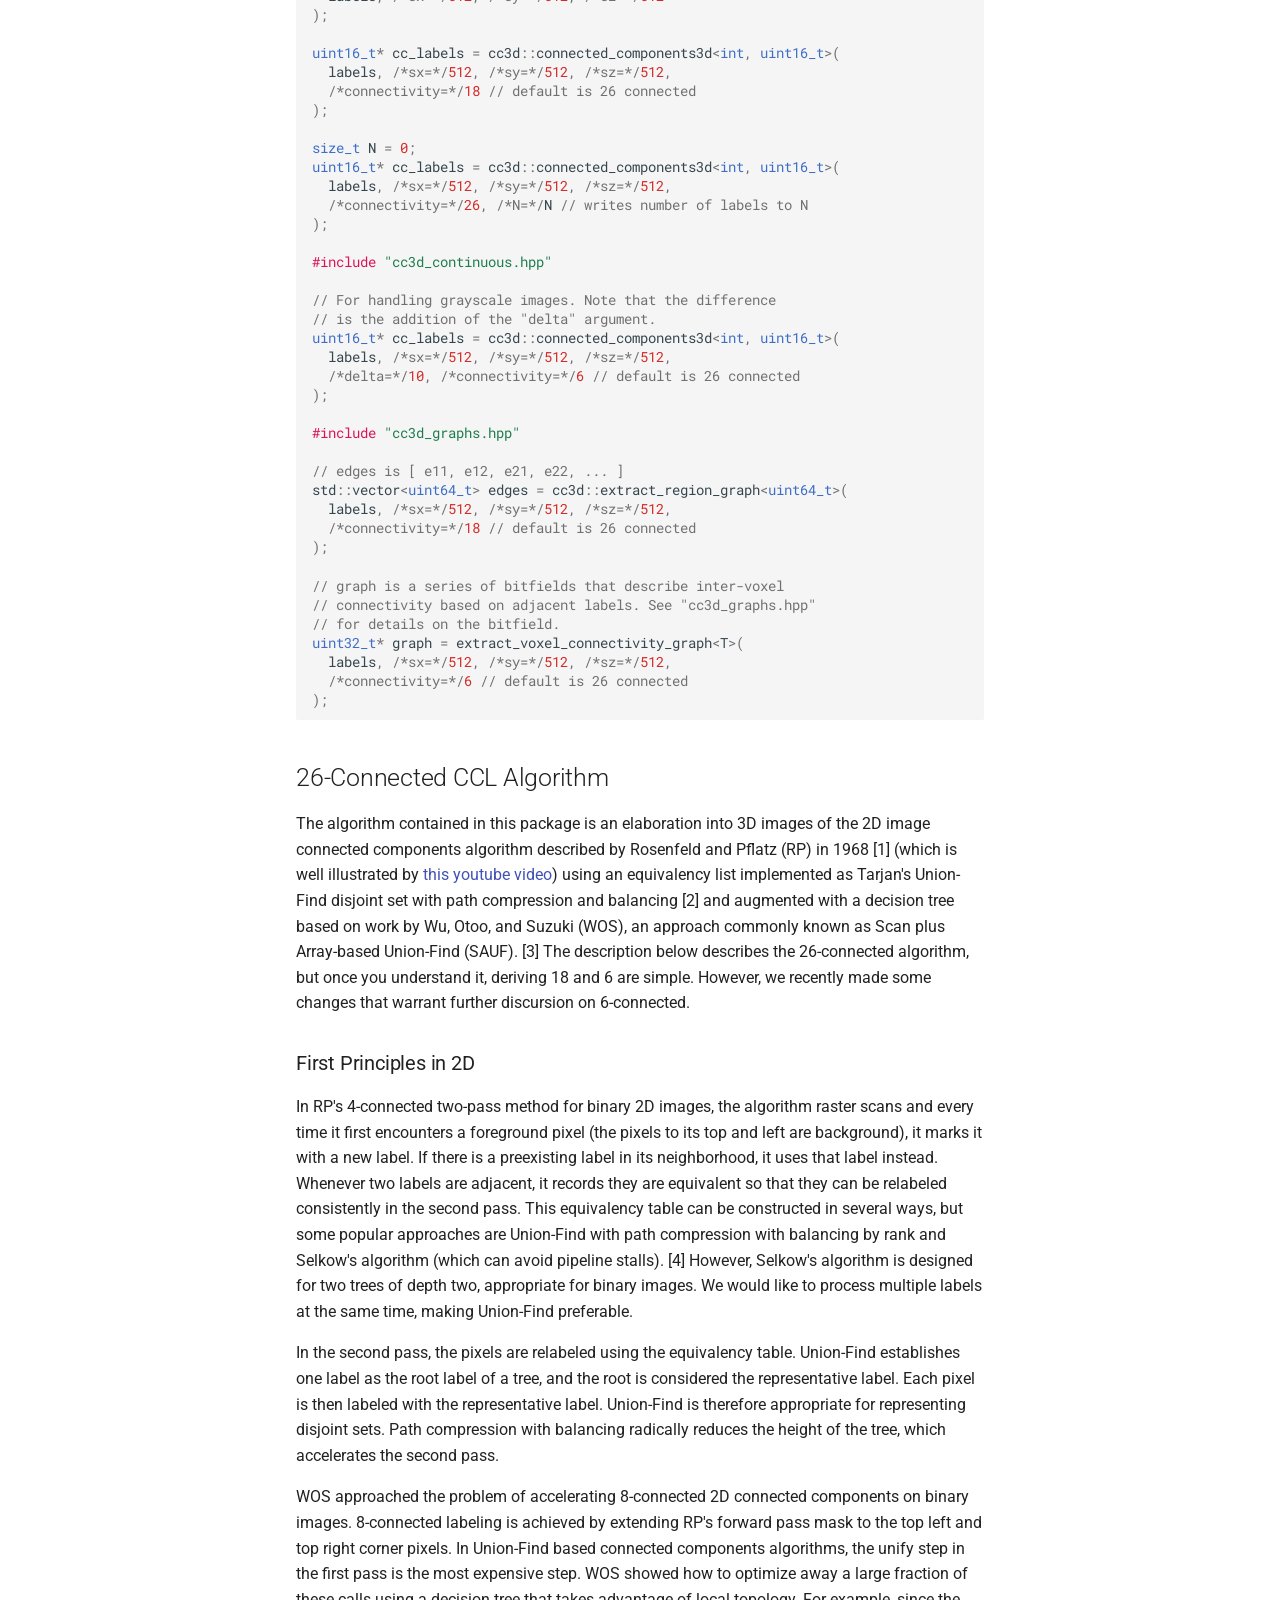
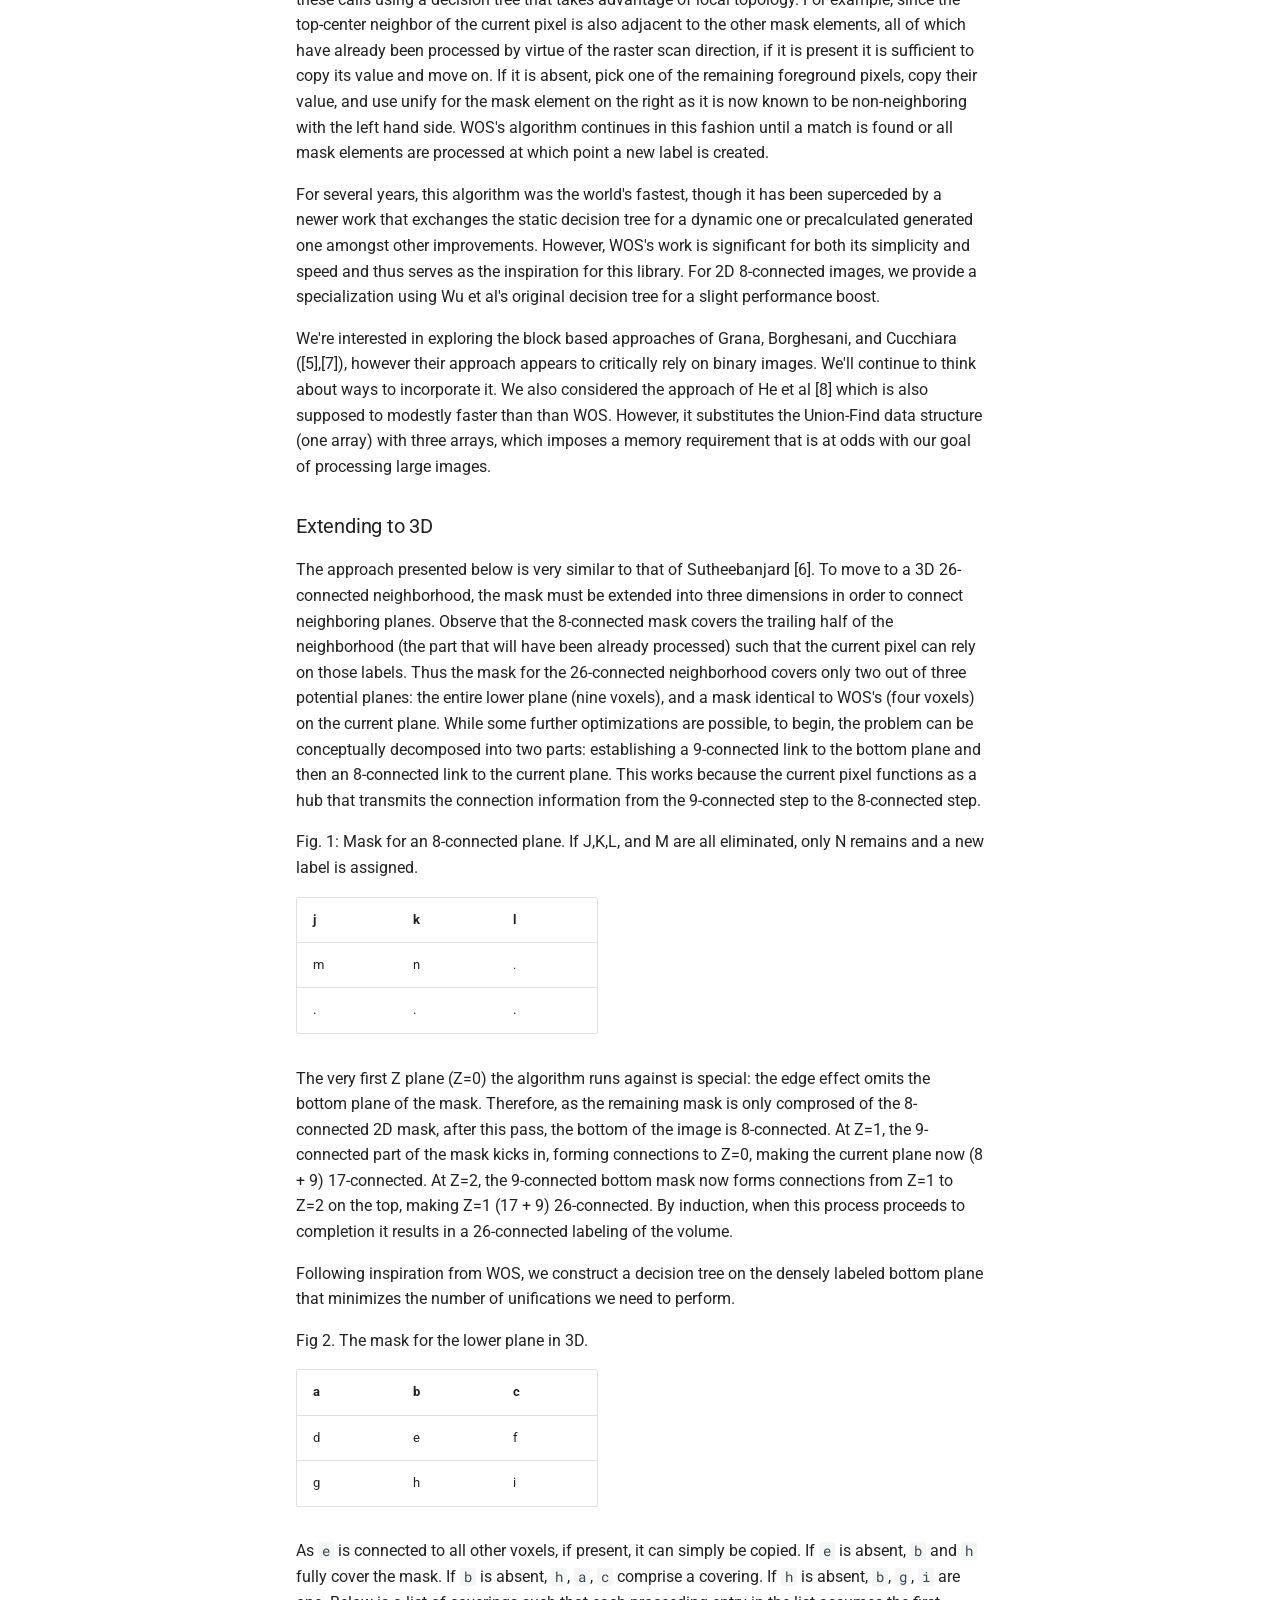
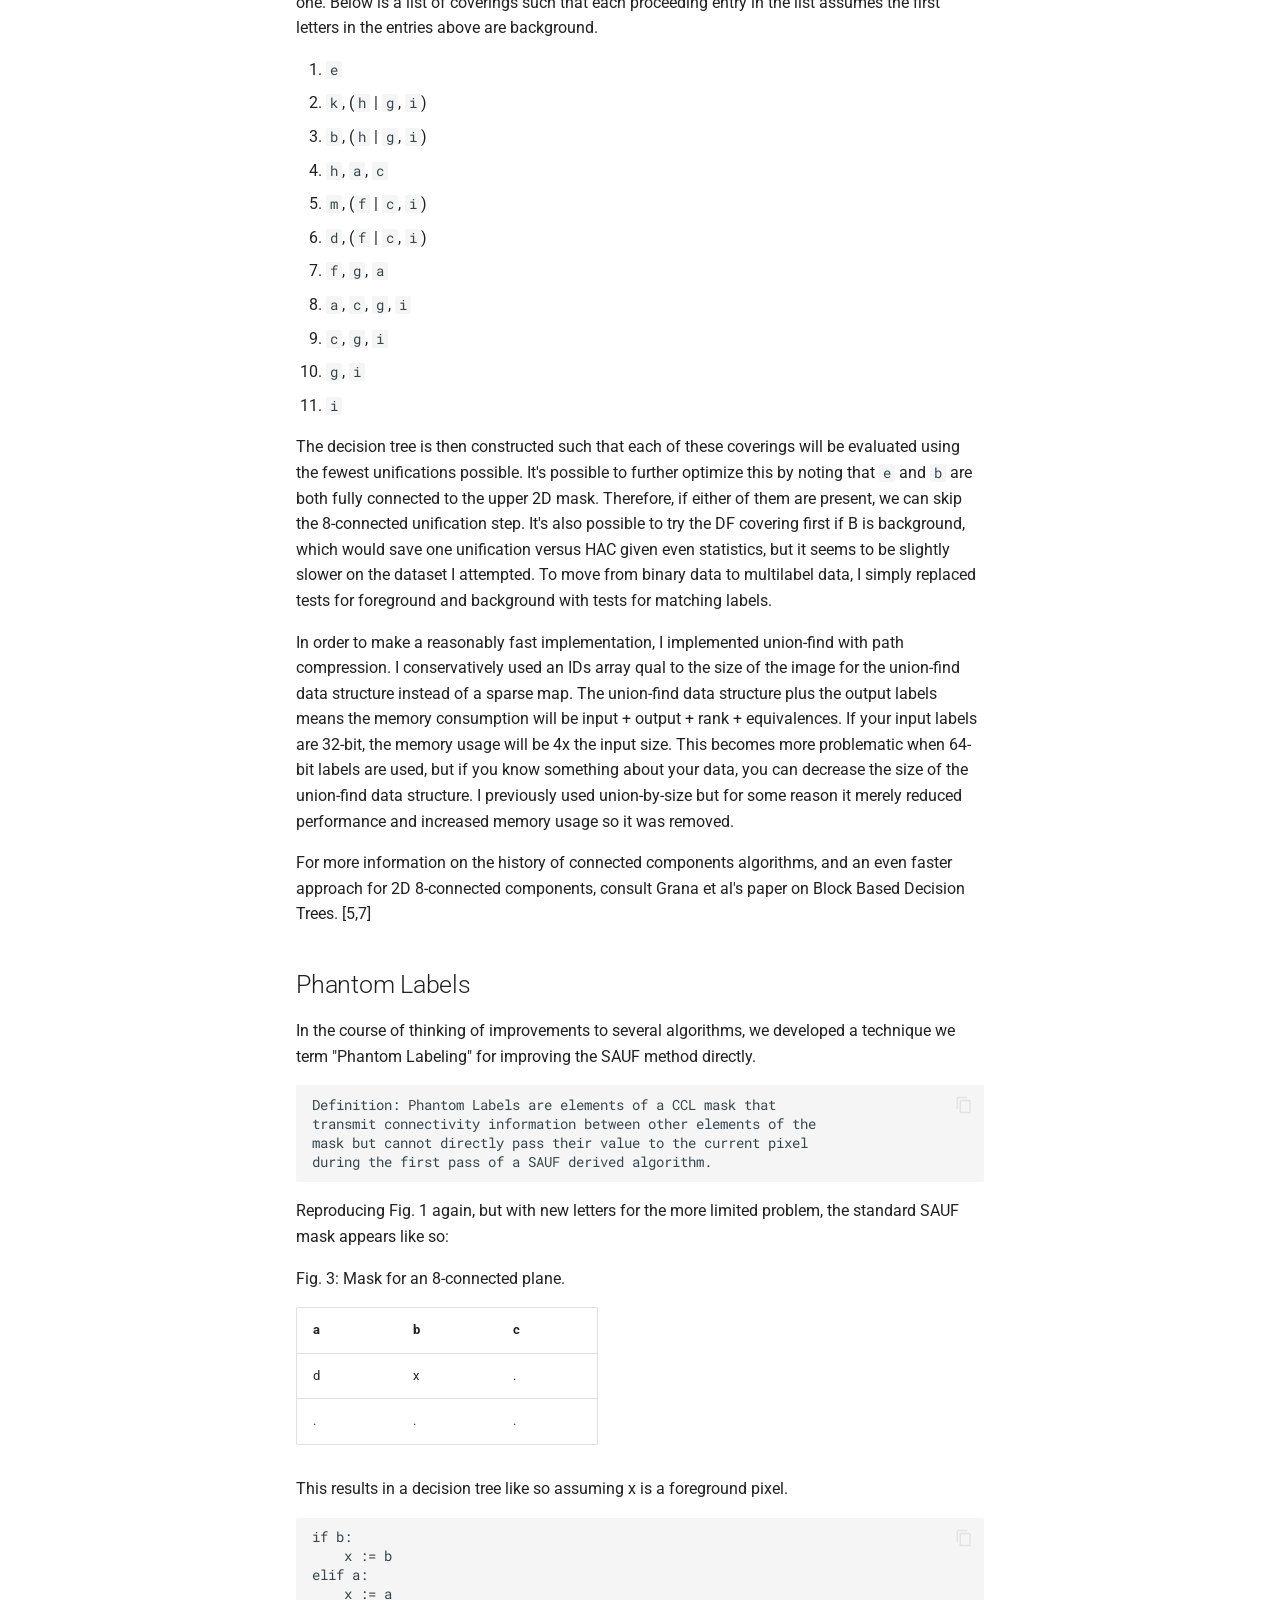
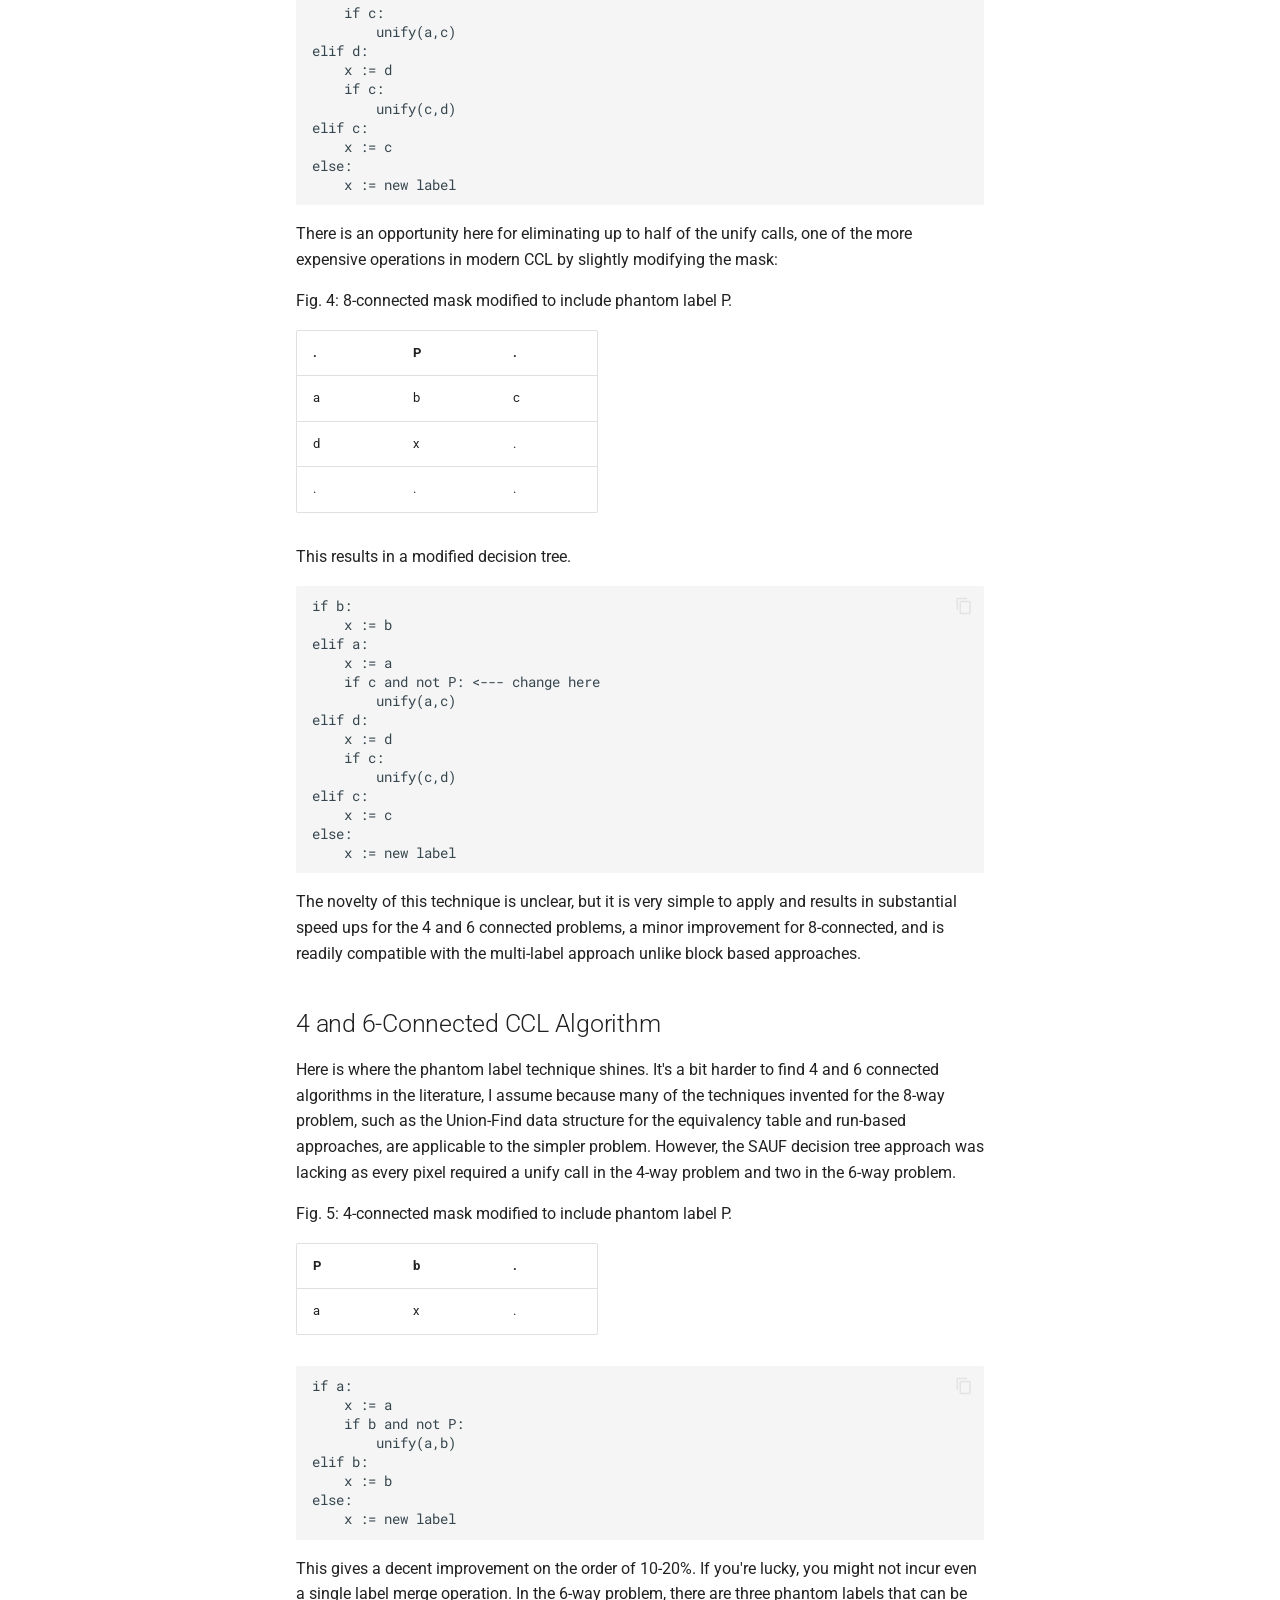
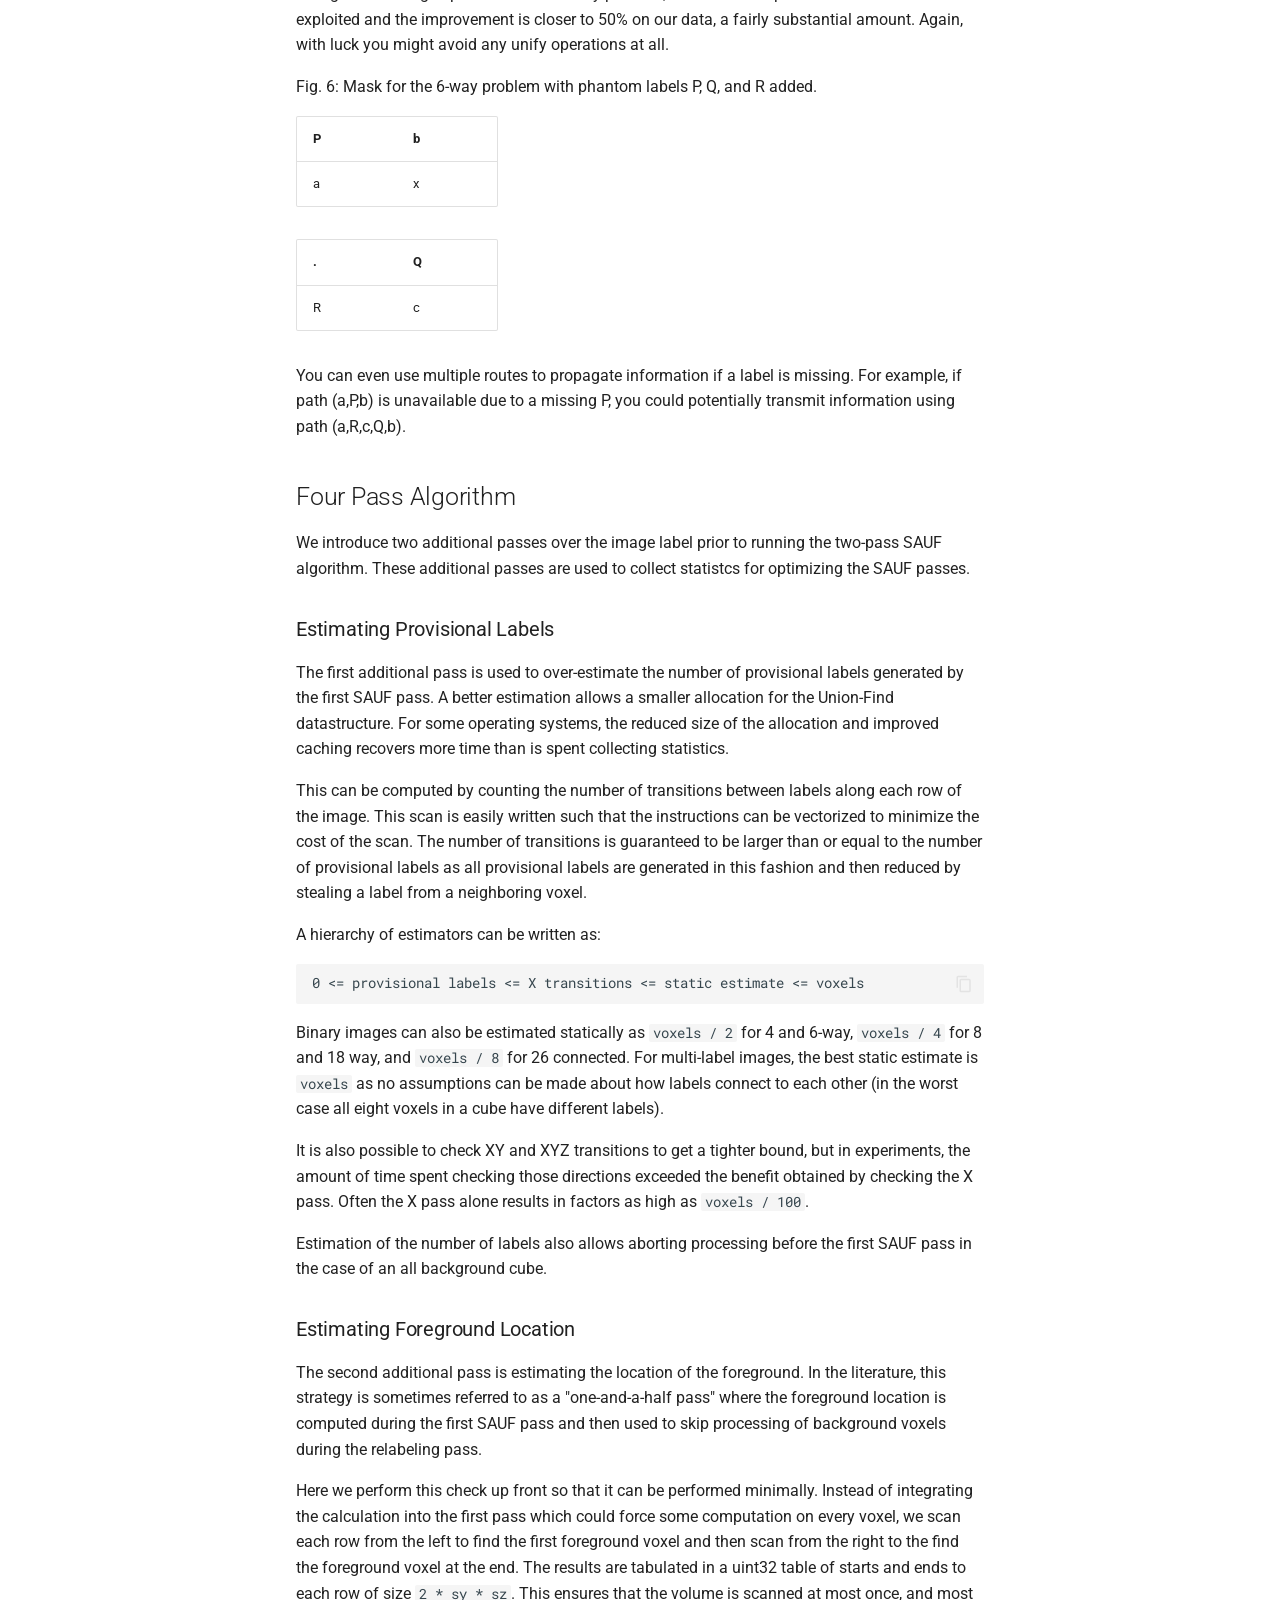
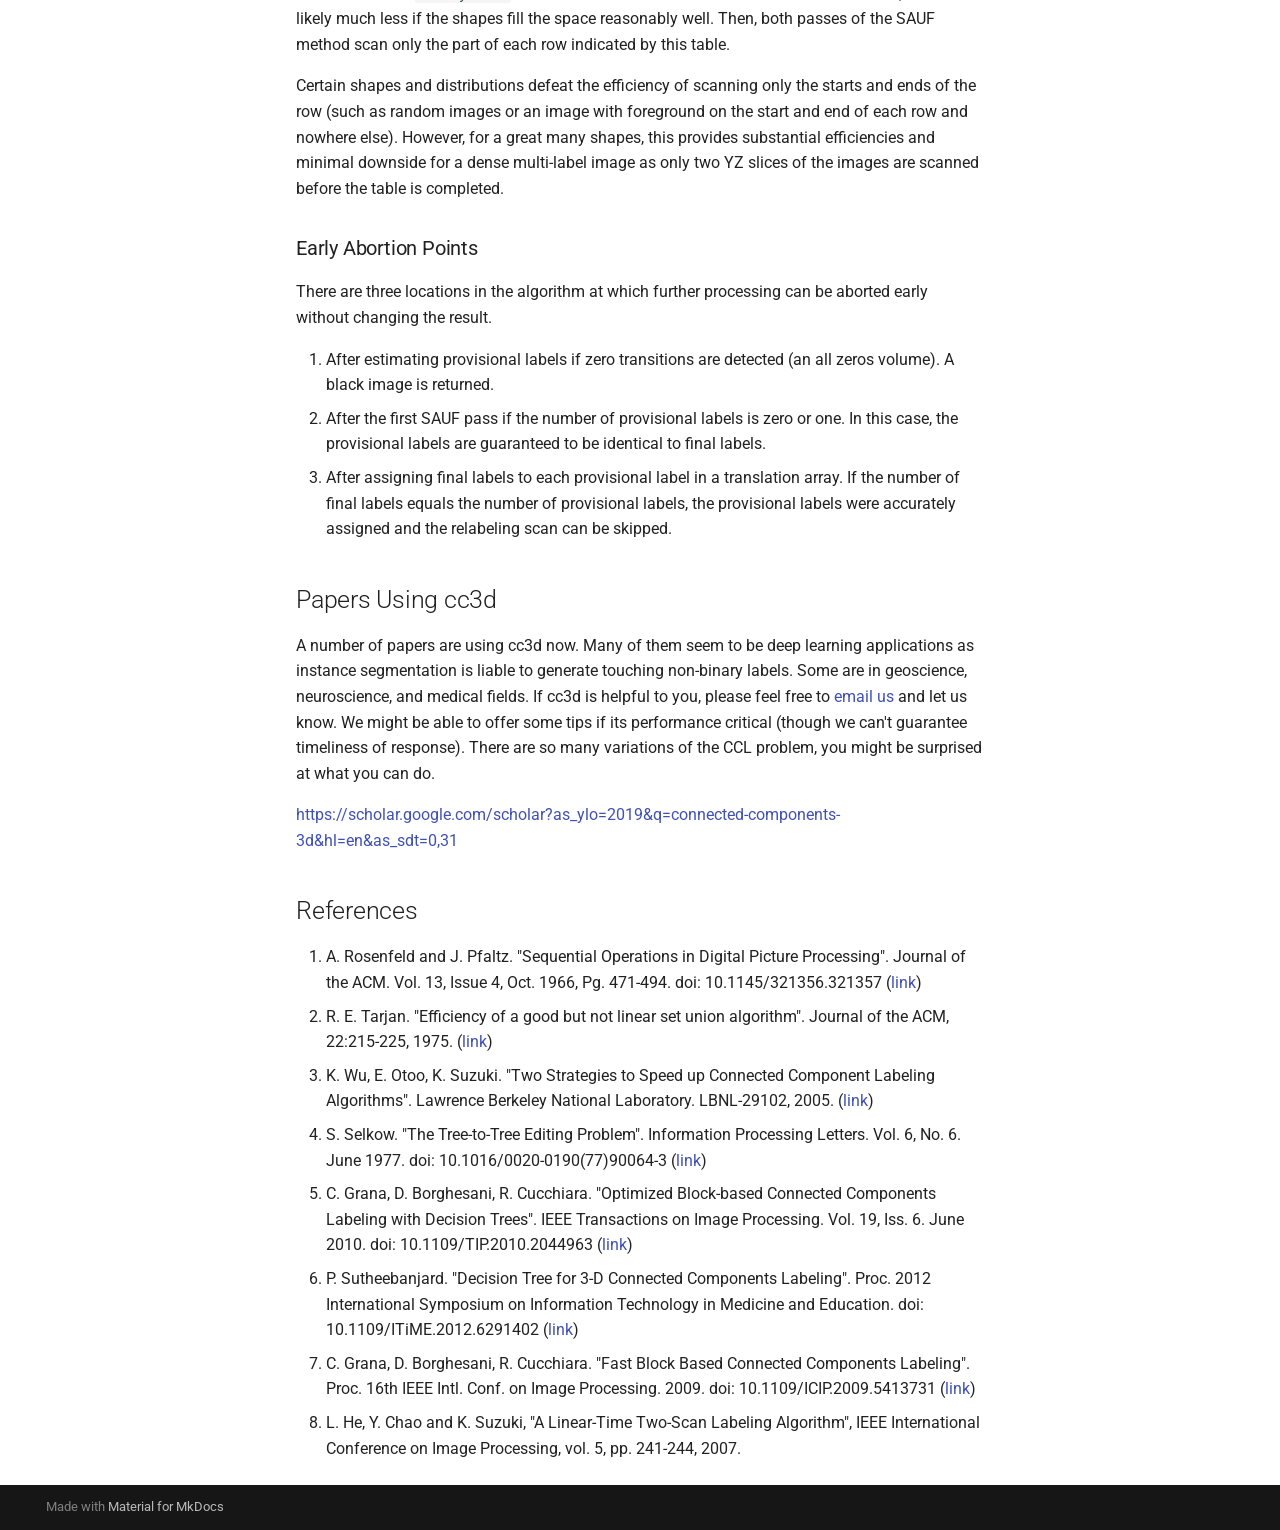
==== commit 95710ba7: "Deployed 31a16e2 with MkDocs version: 1.6.1" ====
--- a/index.html
+++ b/index.html
@@ -45,8 +45,6 @@
     
     
       <link rel="stylesheet" href="assets/_mkdocstrings.css">
-    
-      <link rel="stylesheet" href="docs/docs.css">
     
     <script>__md_scope=new URL(".",location),__md_hash=e=>[...e].reduce(((e,_)=>(e<<5)-e+_.charCodeAt(0)),0),__md_get=(e,_=localStorage,t=__md_scope)=>JSON.parse(_.getItem(t.pathname+"."+e)),__md_set=(e,_,t=localStorage,a=__md_scope)=>{try{t.setItem(a.pathname+"."+e,JSON.stringify(_))}catch(e){}}</script>
     
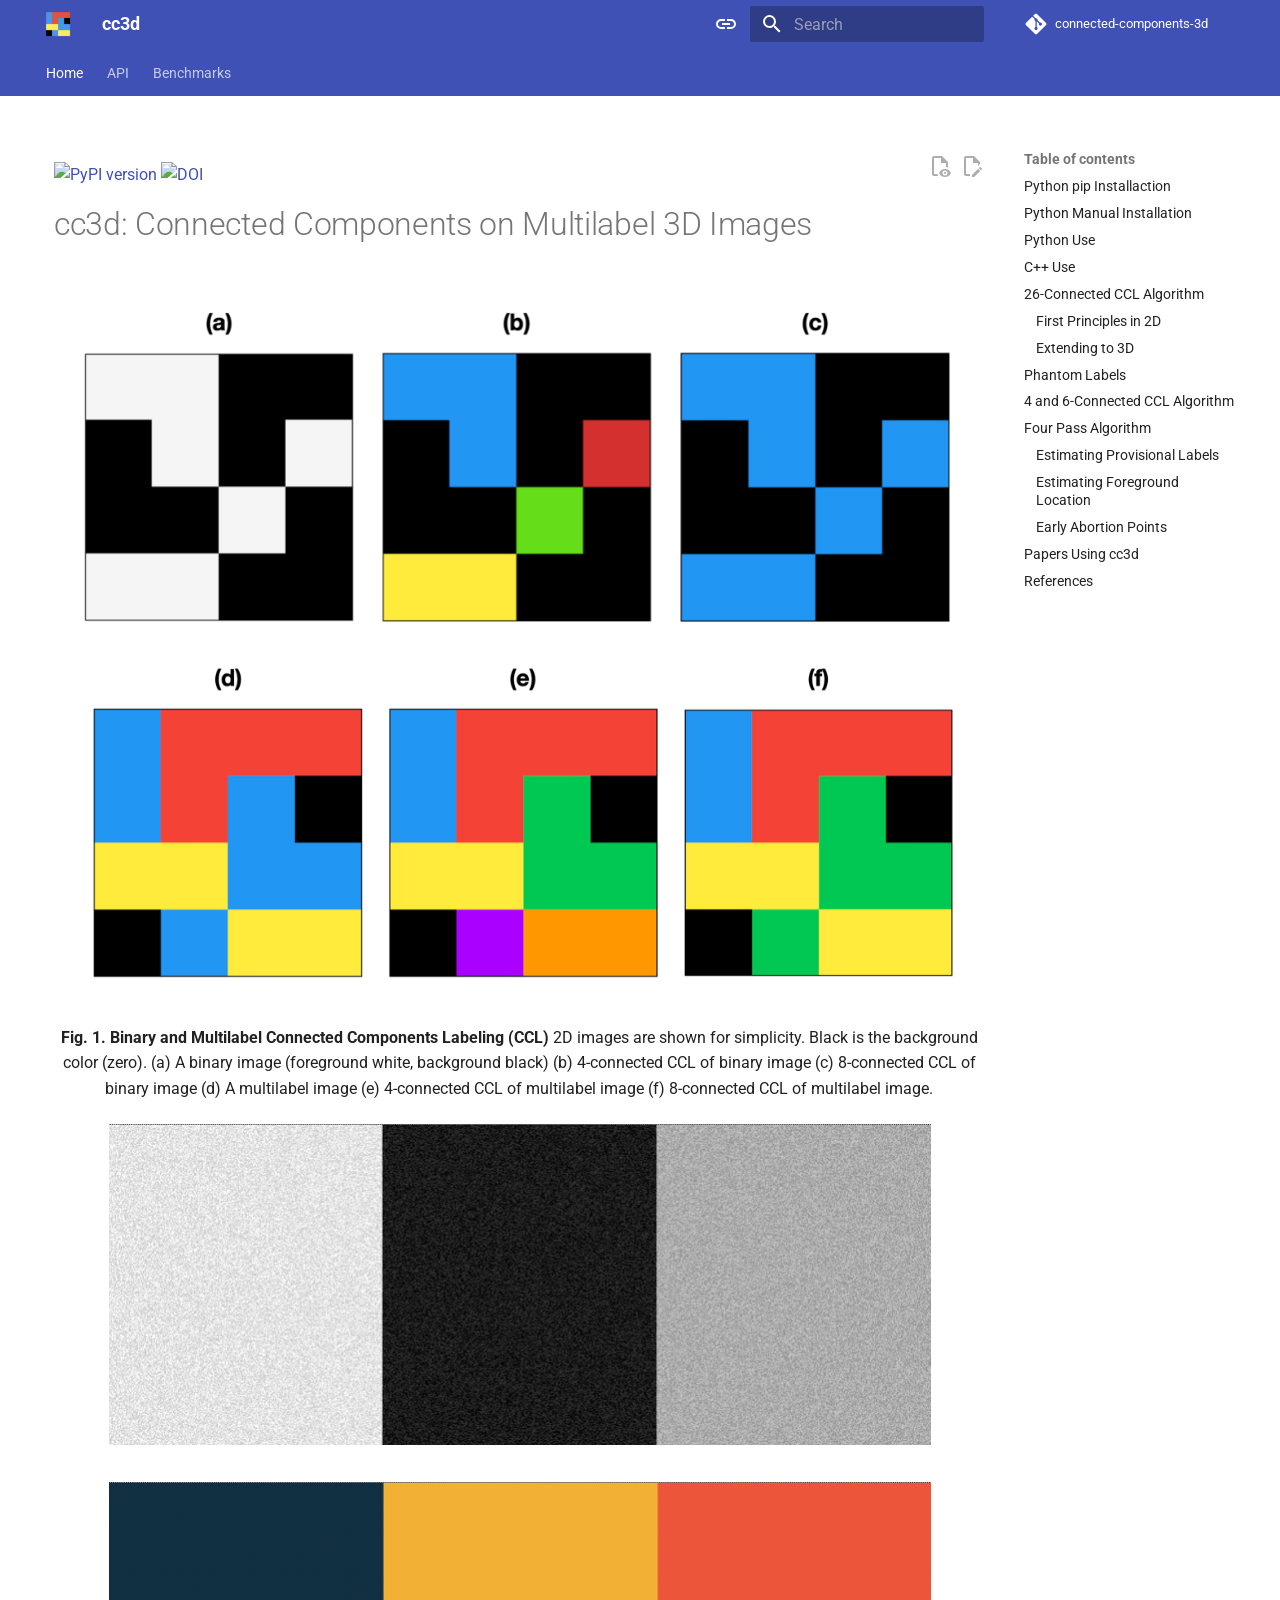
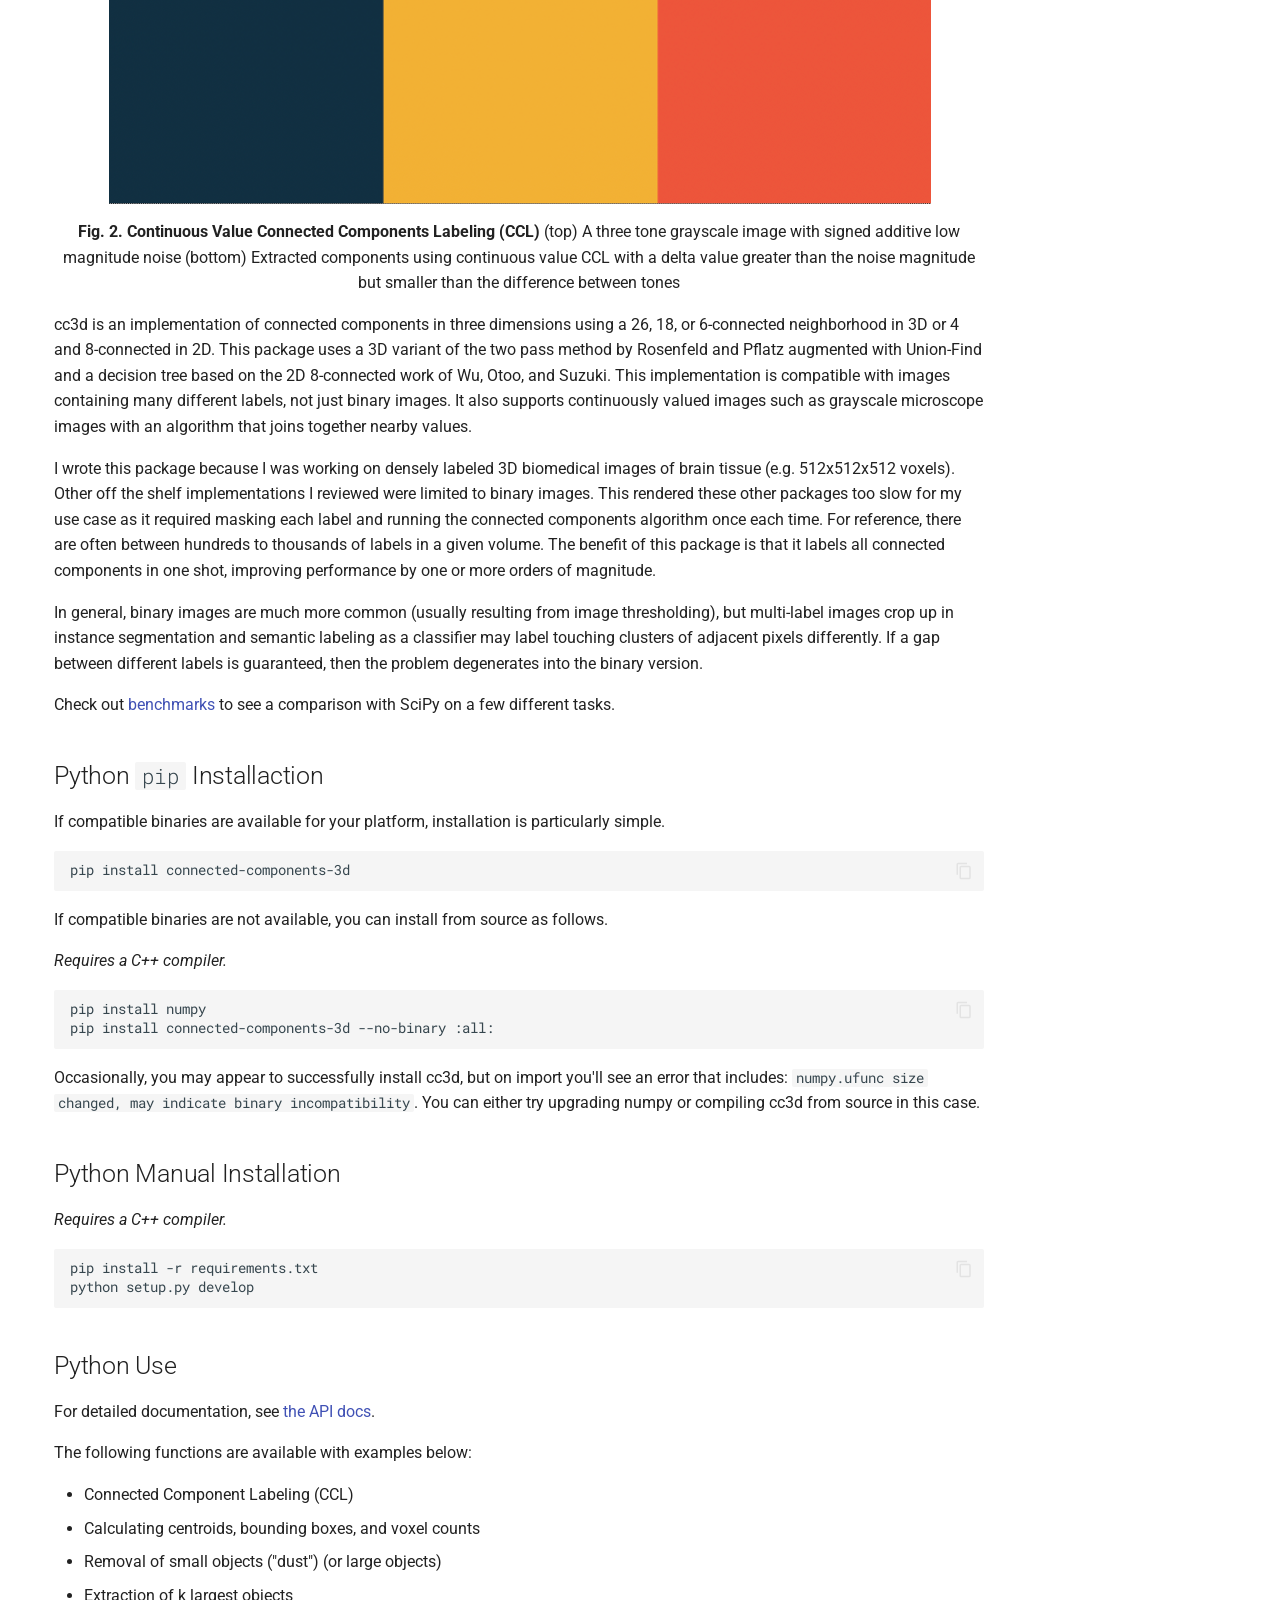
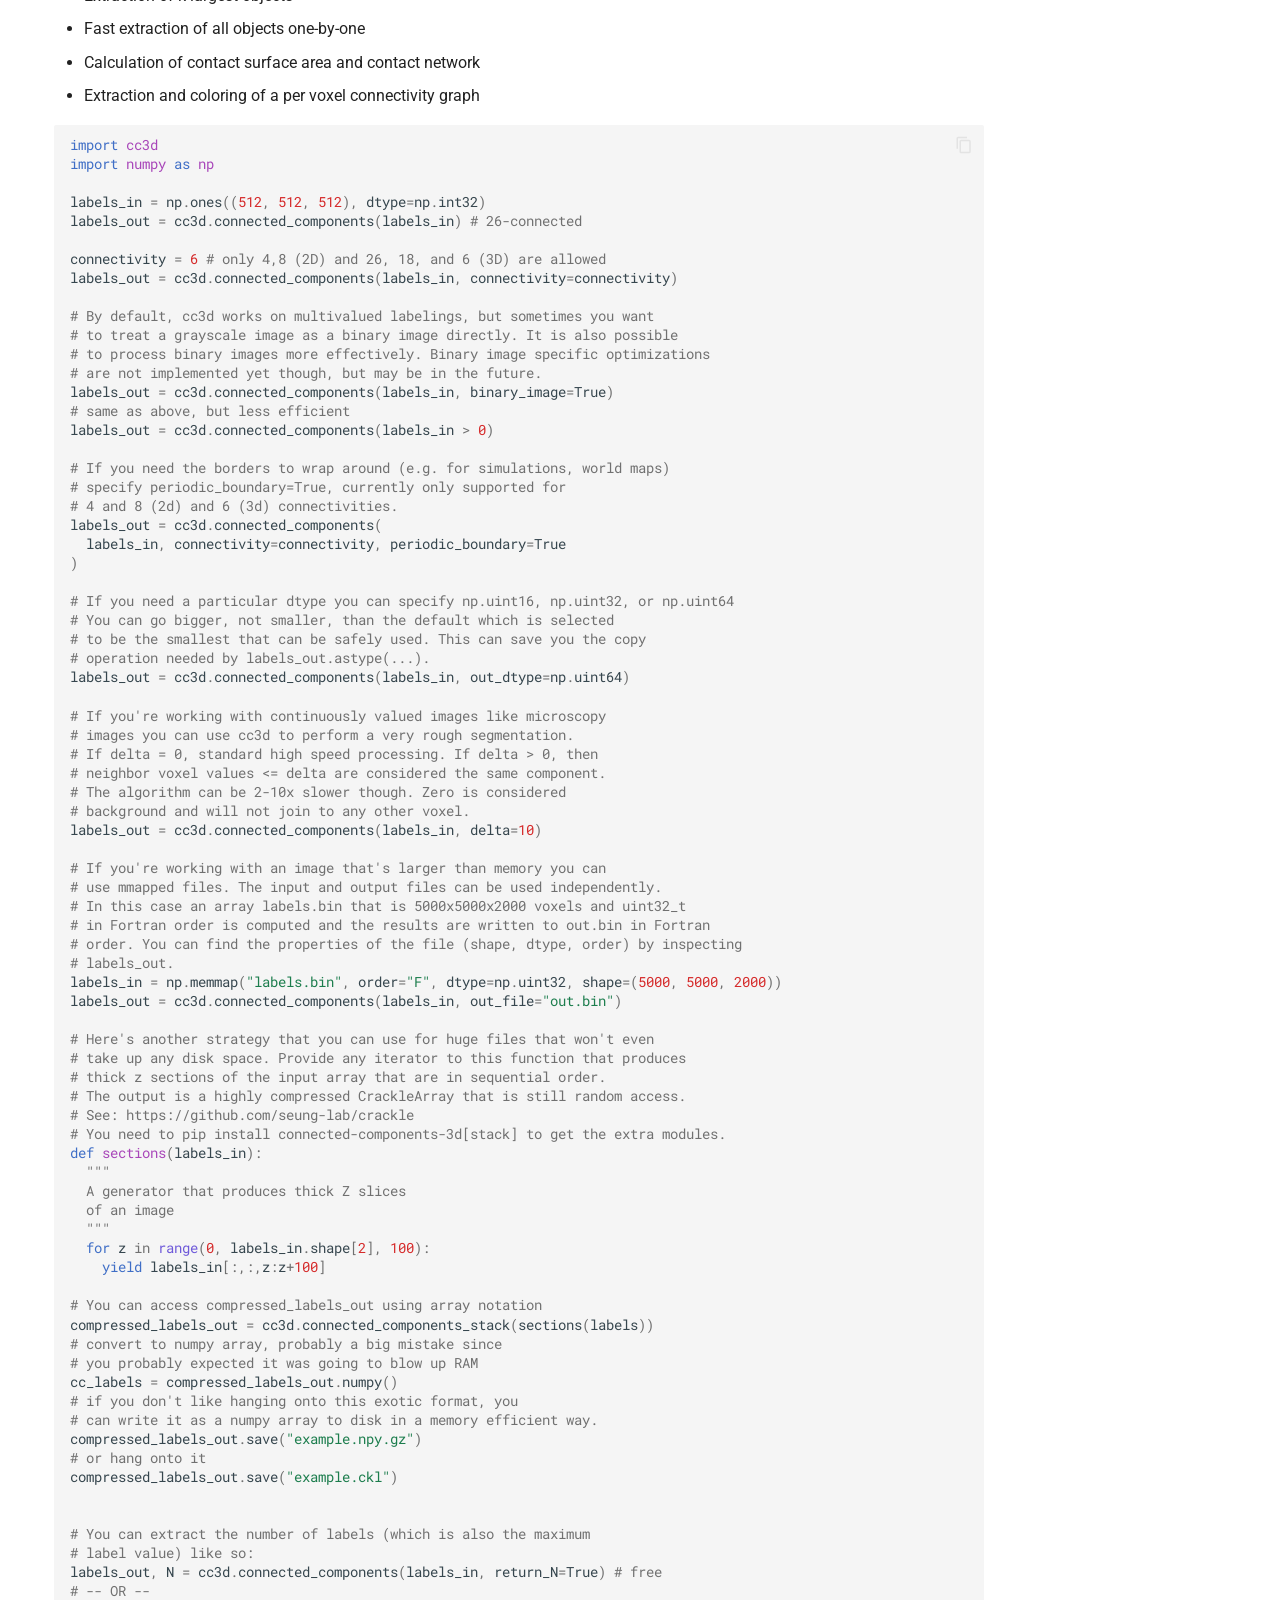
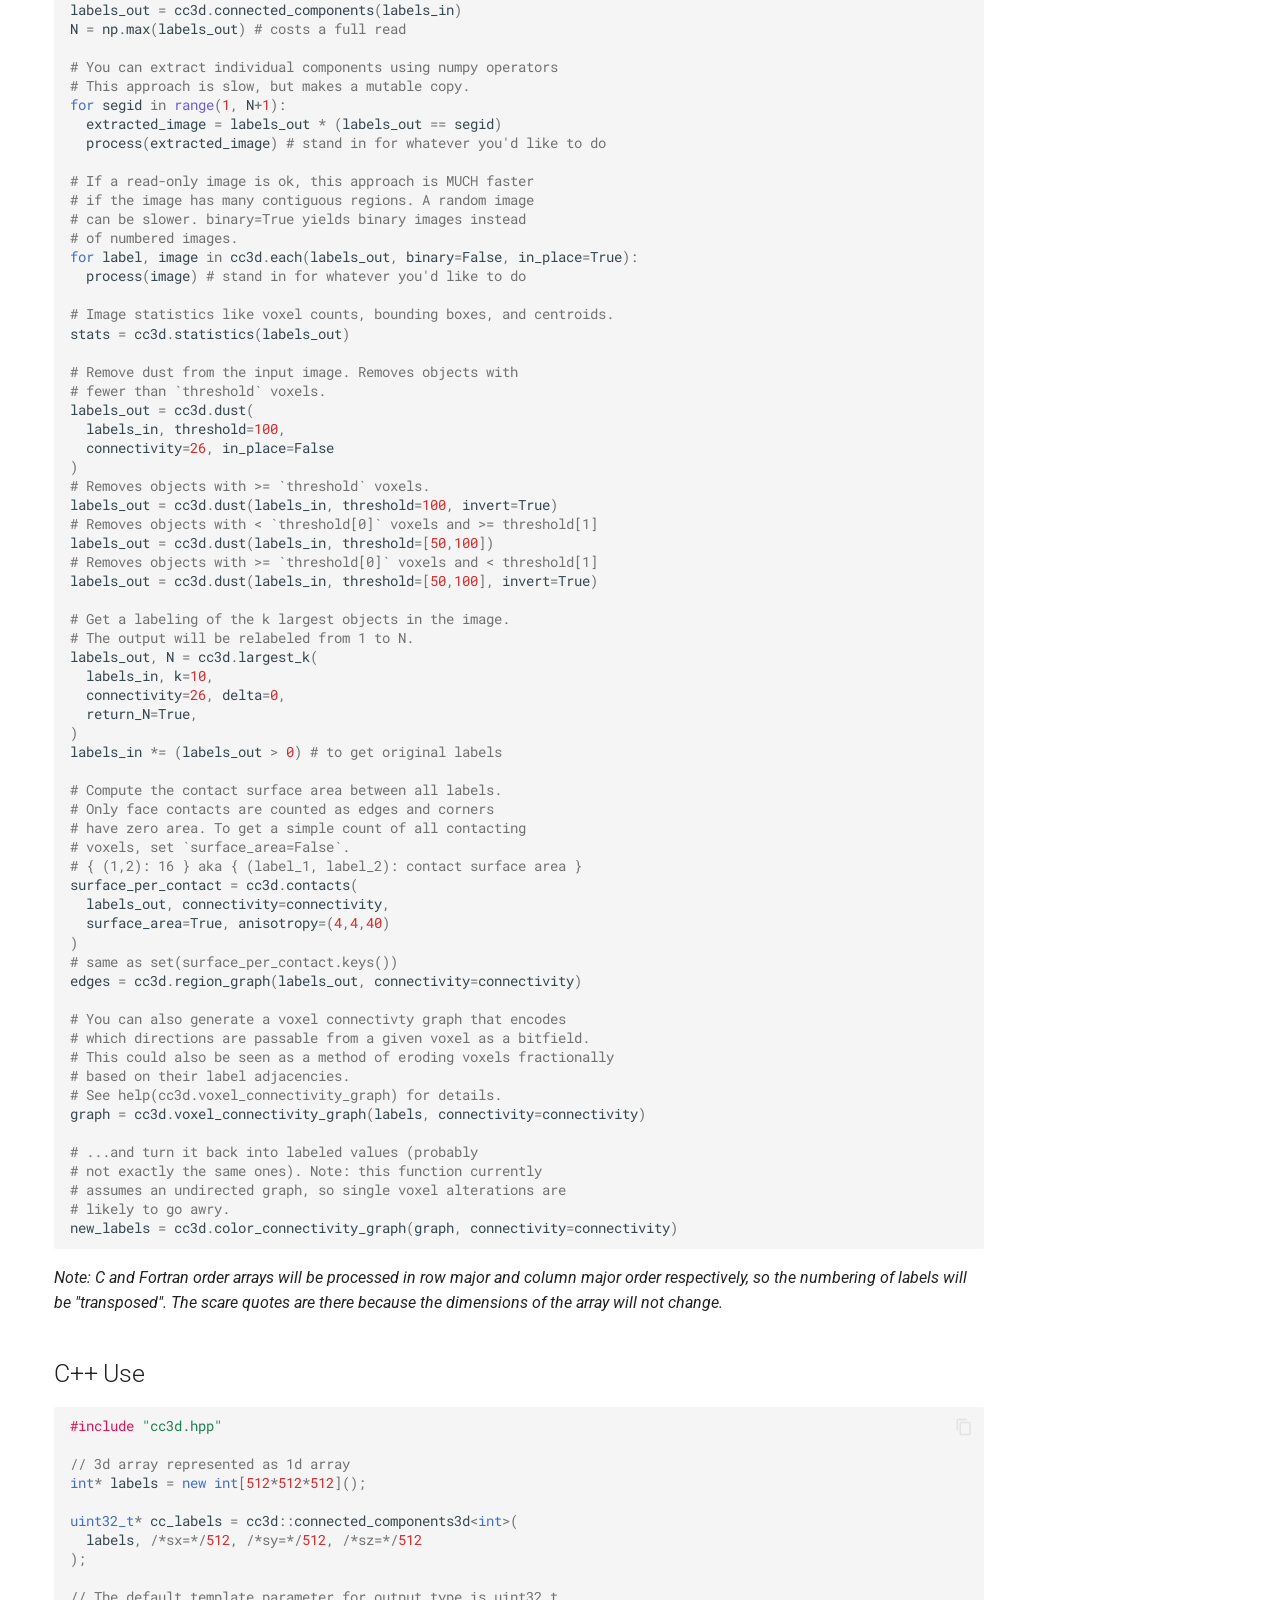
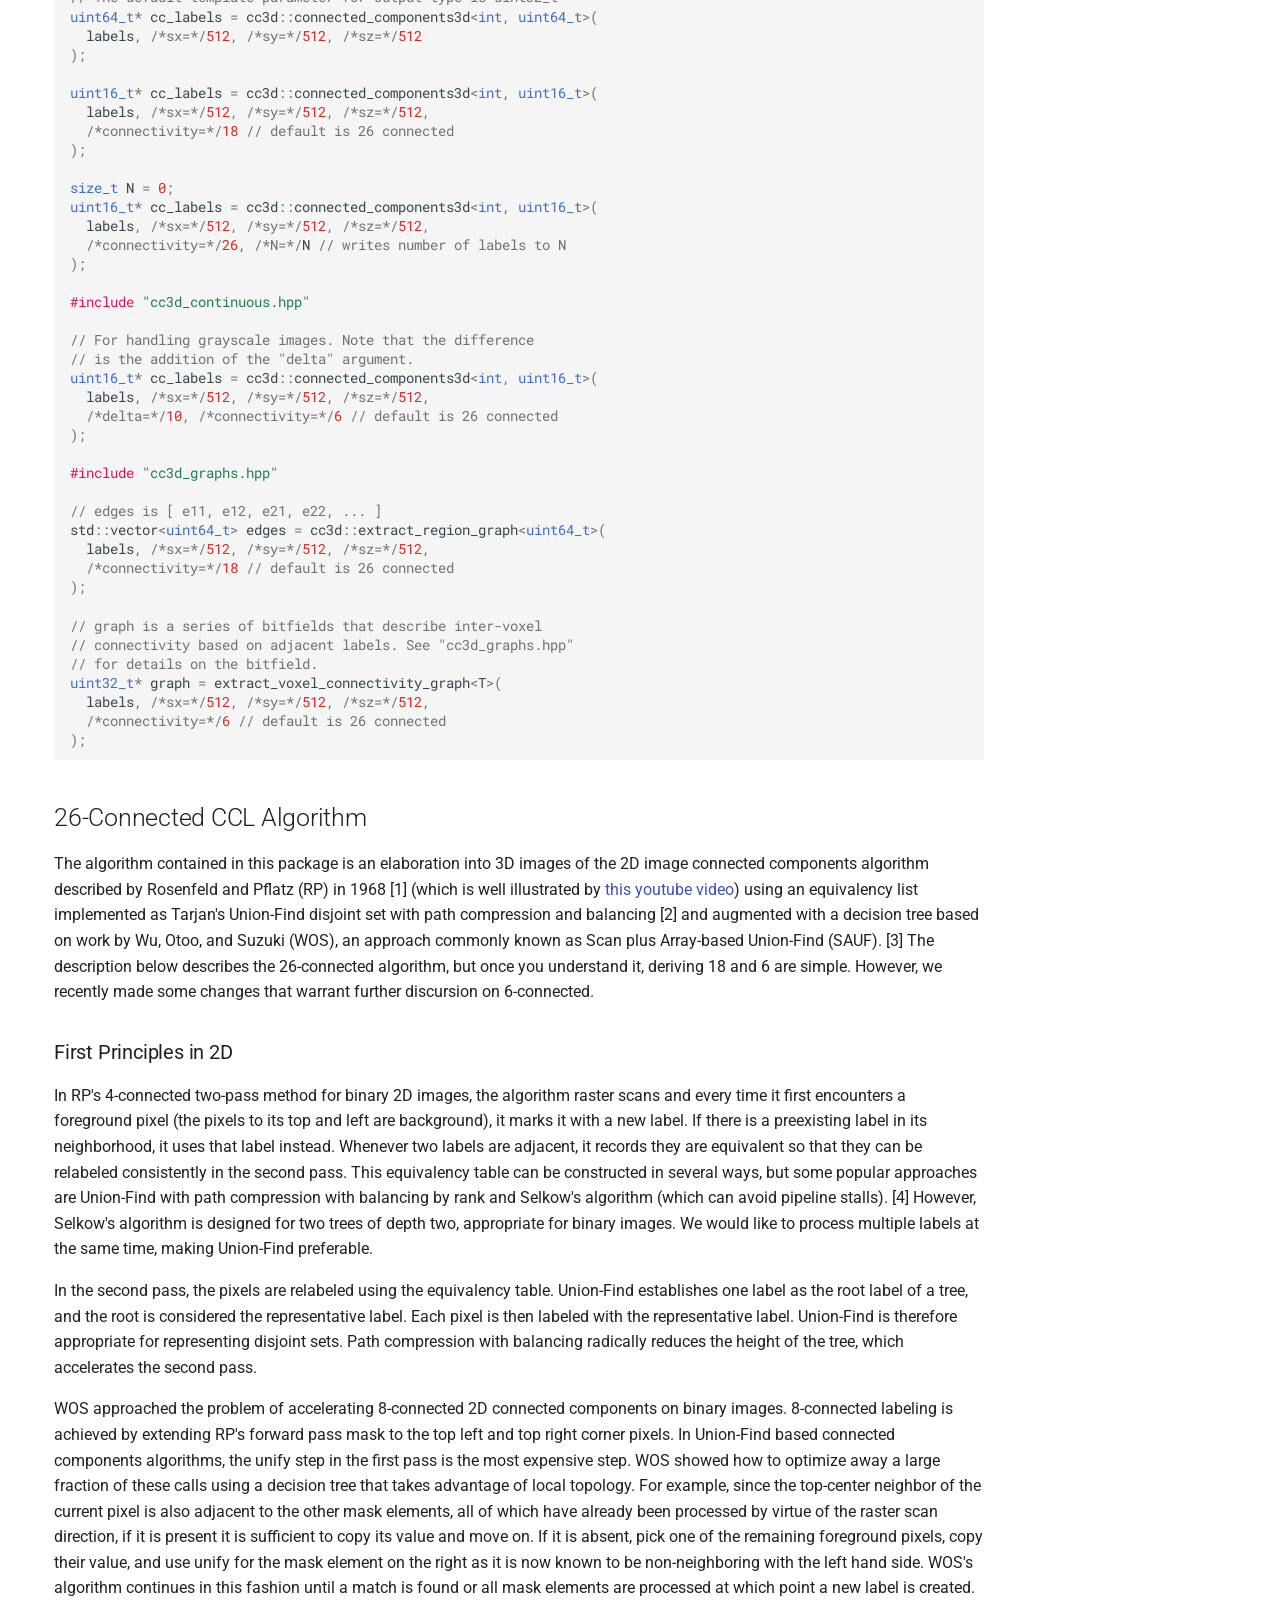
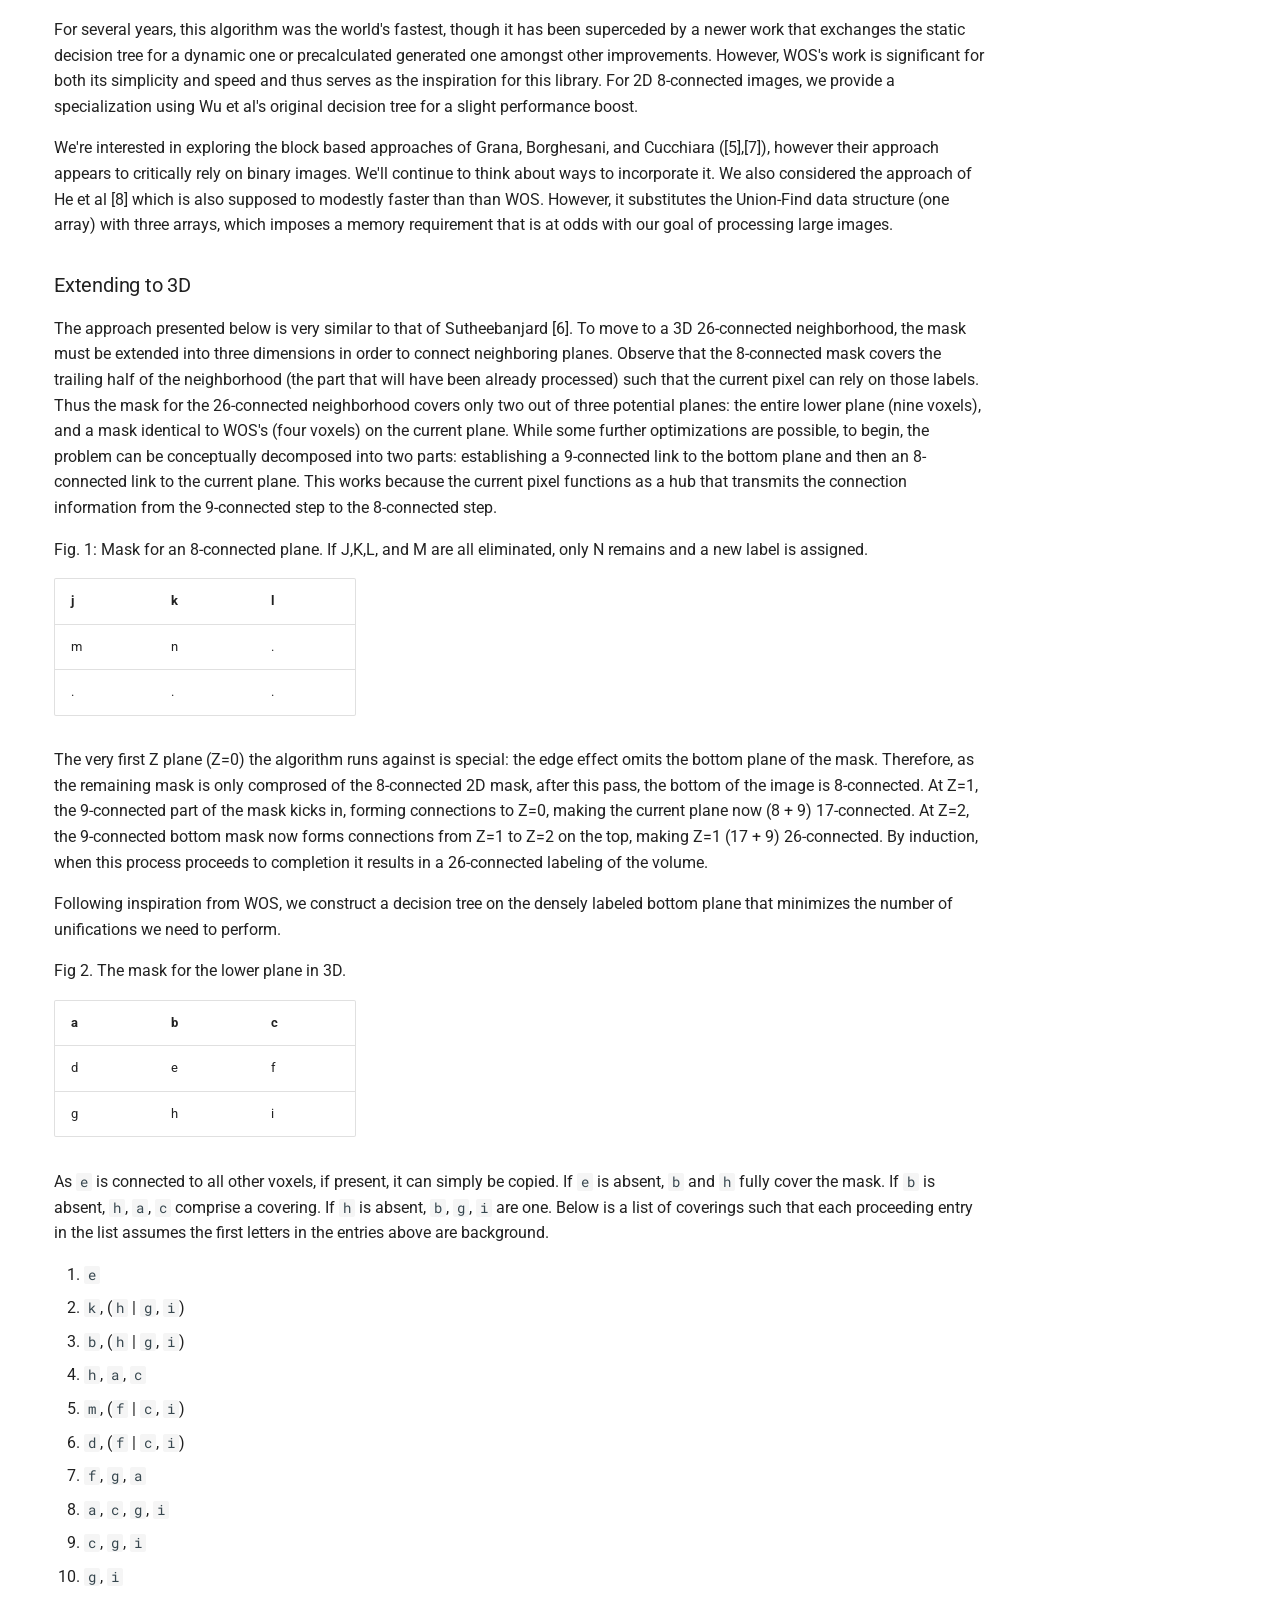
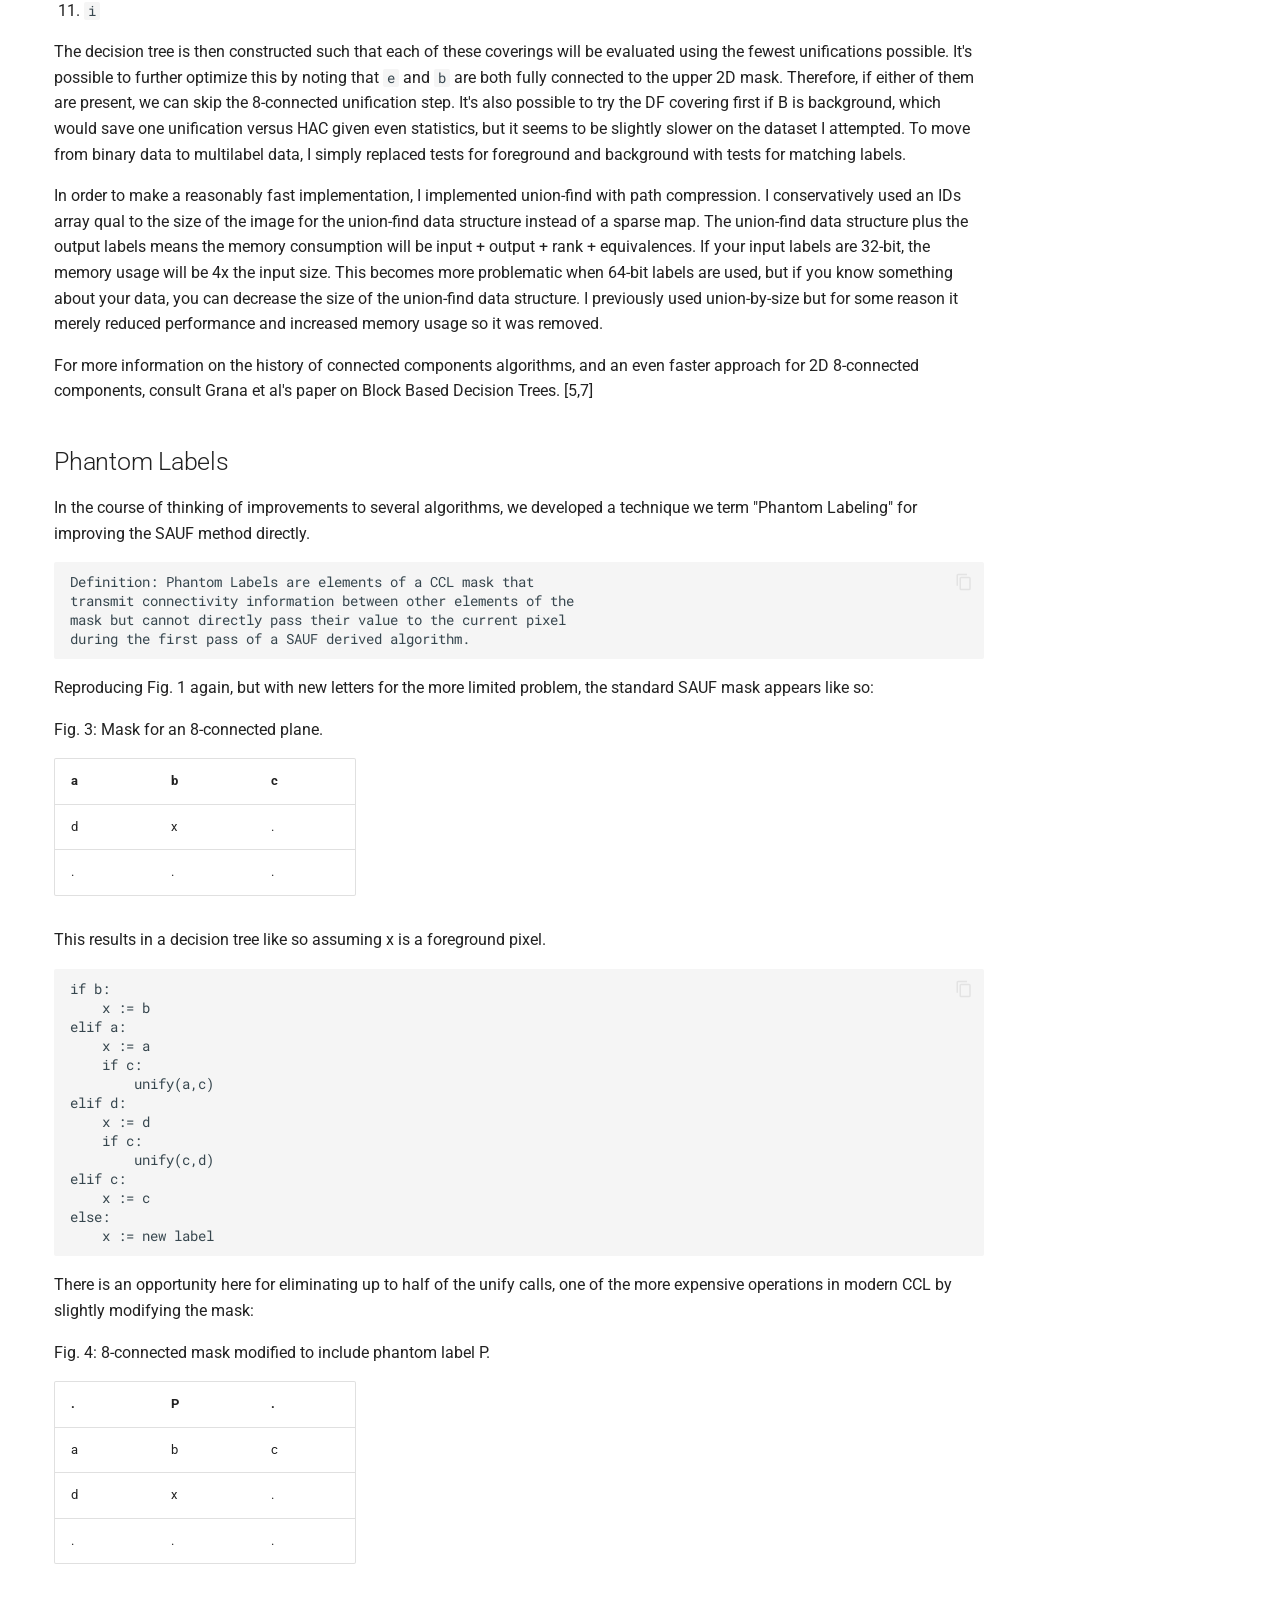
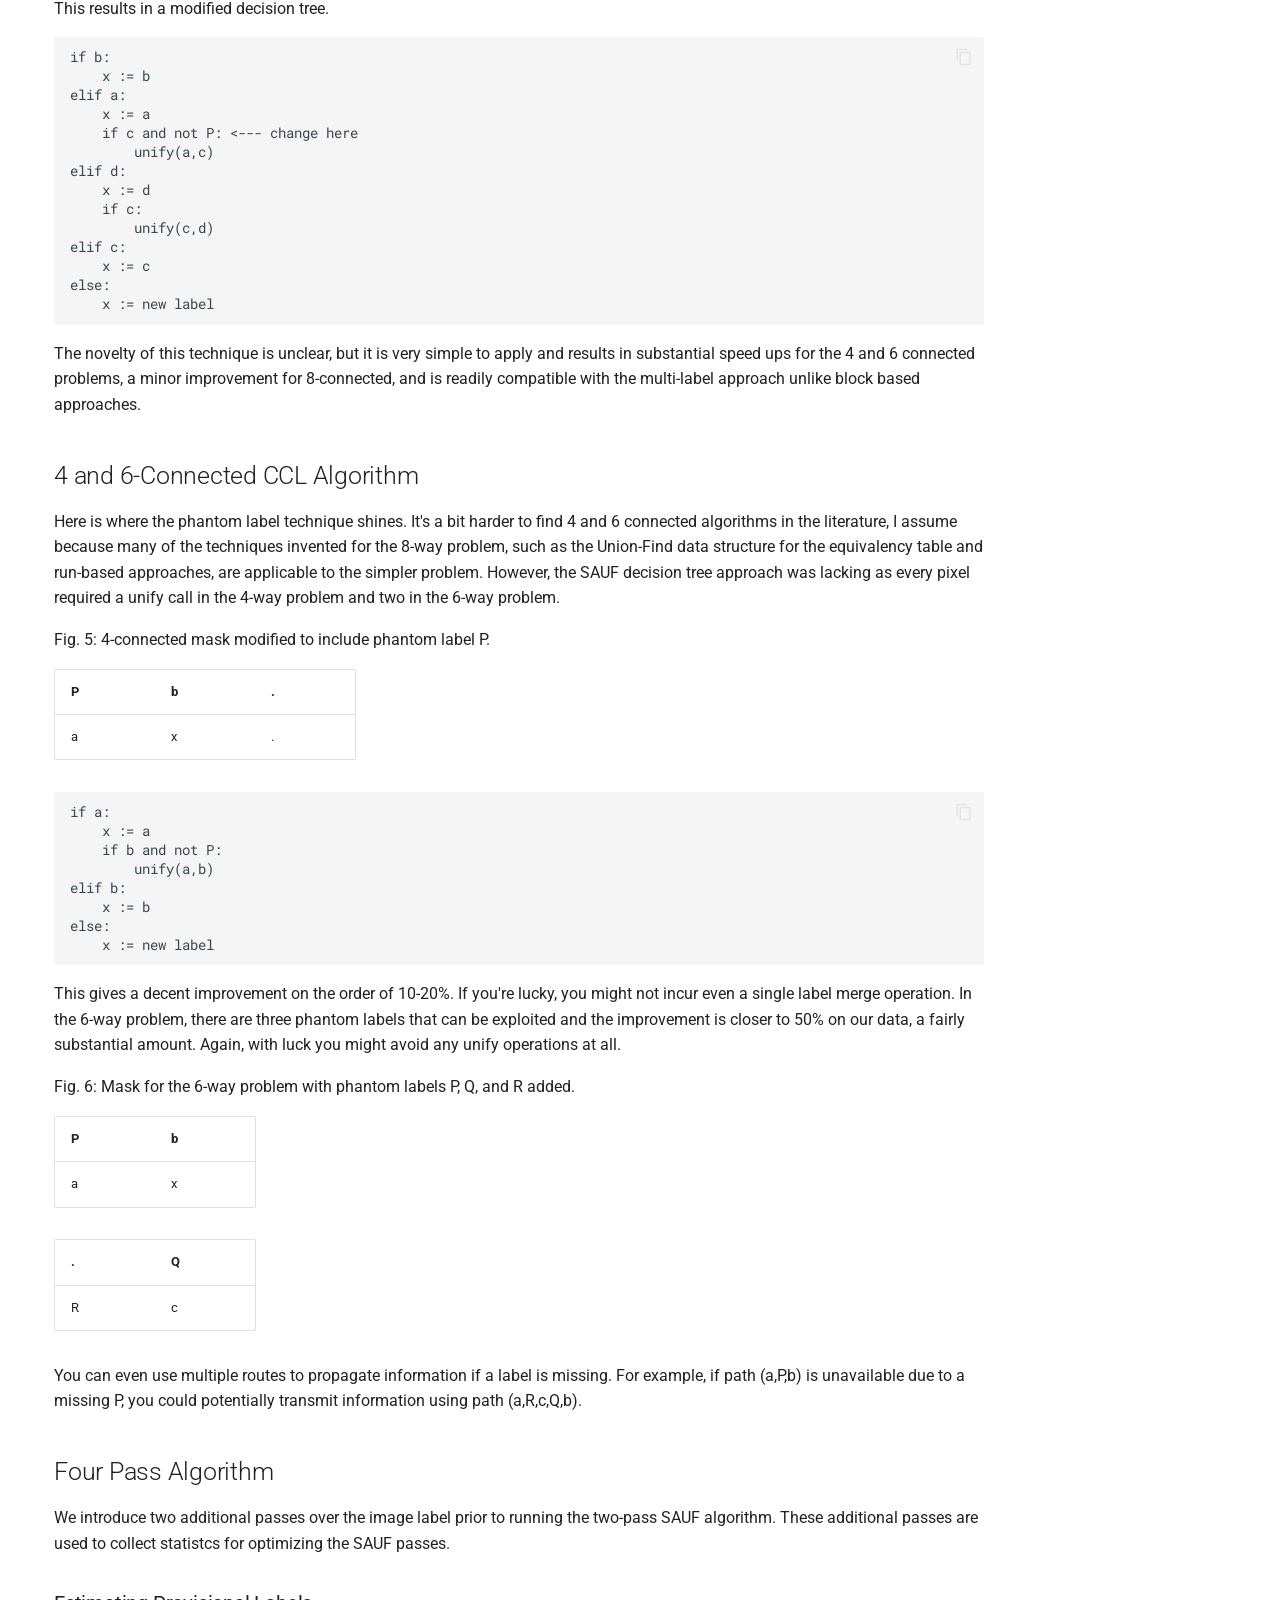
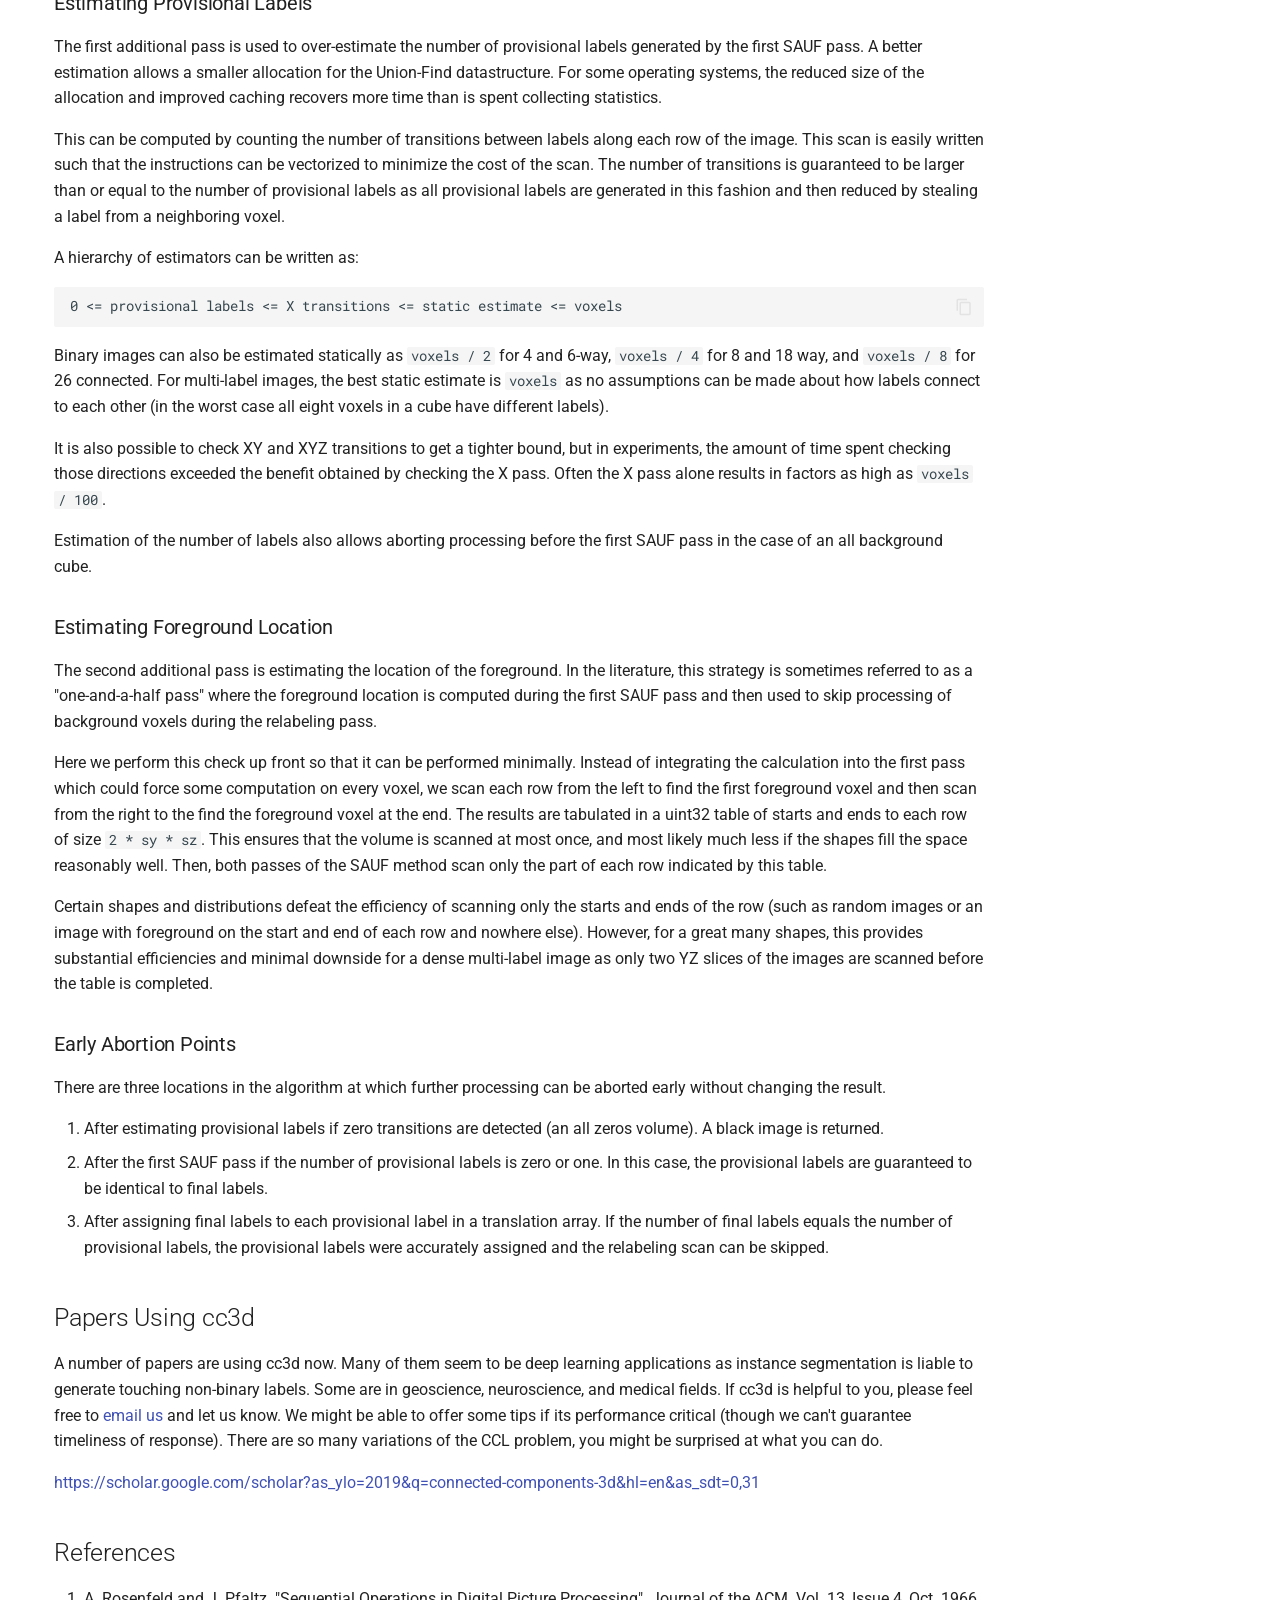
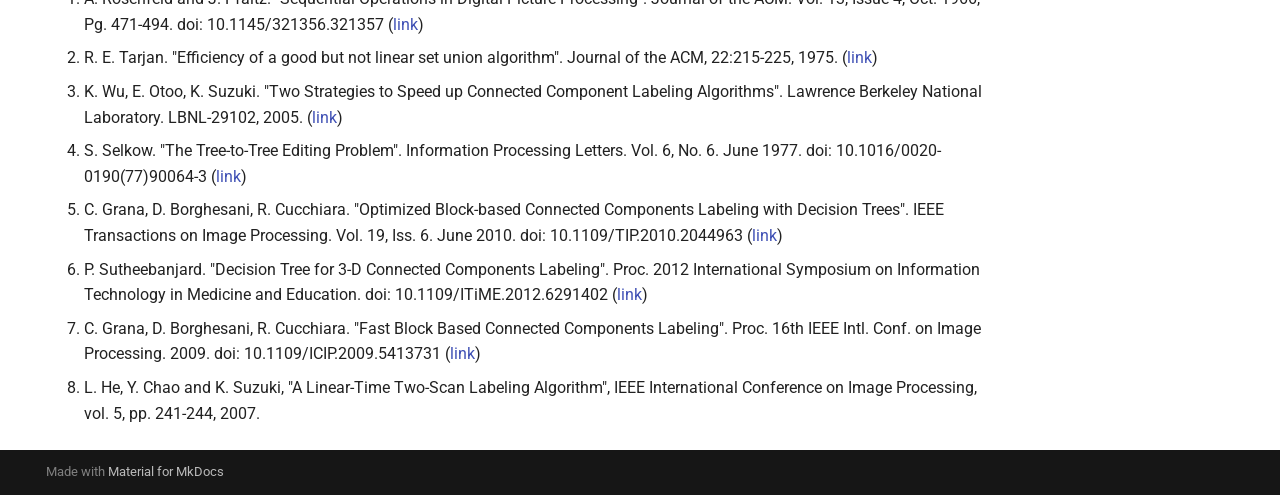
==== commit c519aeca: "Deployed 31a16e2 with MkDocs version: 1.6.1" ====
--- a/index.html
+++ b/index.html
@@ -45,6 +45,8 @@
     
     
       <link rel="stylesheet" href="assets/_mkdocstrings.css">
+    
+      <link rel="stylesheet" href="docs/docs.css">
     
     <script>__md_scope=new URL(".",location),__md_hash=e=>[...e].reduce(((e,_)=>(e<<5)-e+_.charCodeAt(0)),0),__md_get=(e,_=localStorage,t=__md_scope)=>JSON.parse(_.getItem(t.pathname+"."+e)),__md_set=(e,_,t=localStorage,a=__md_scope)=>{try{t.setItem(a.pathname+"."+e,JSON.stringify(_))}catch(e){}}</script>
     
--- a/docs/docs.css
+++ b/docs/docs.css
@@ -0,0 +1,5 @@
+@media only screen and (min-width: 76.25em) {
+  .md-sidebar {
+    display: none;
+  }
+}
